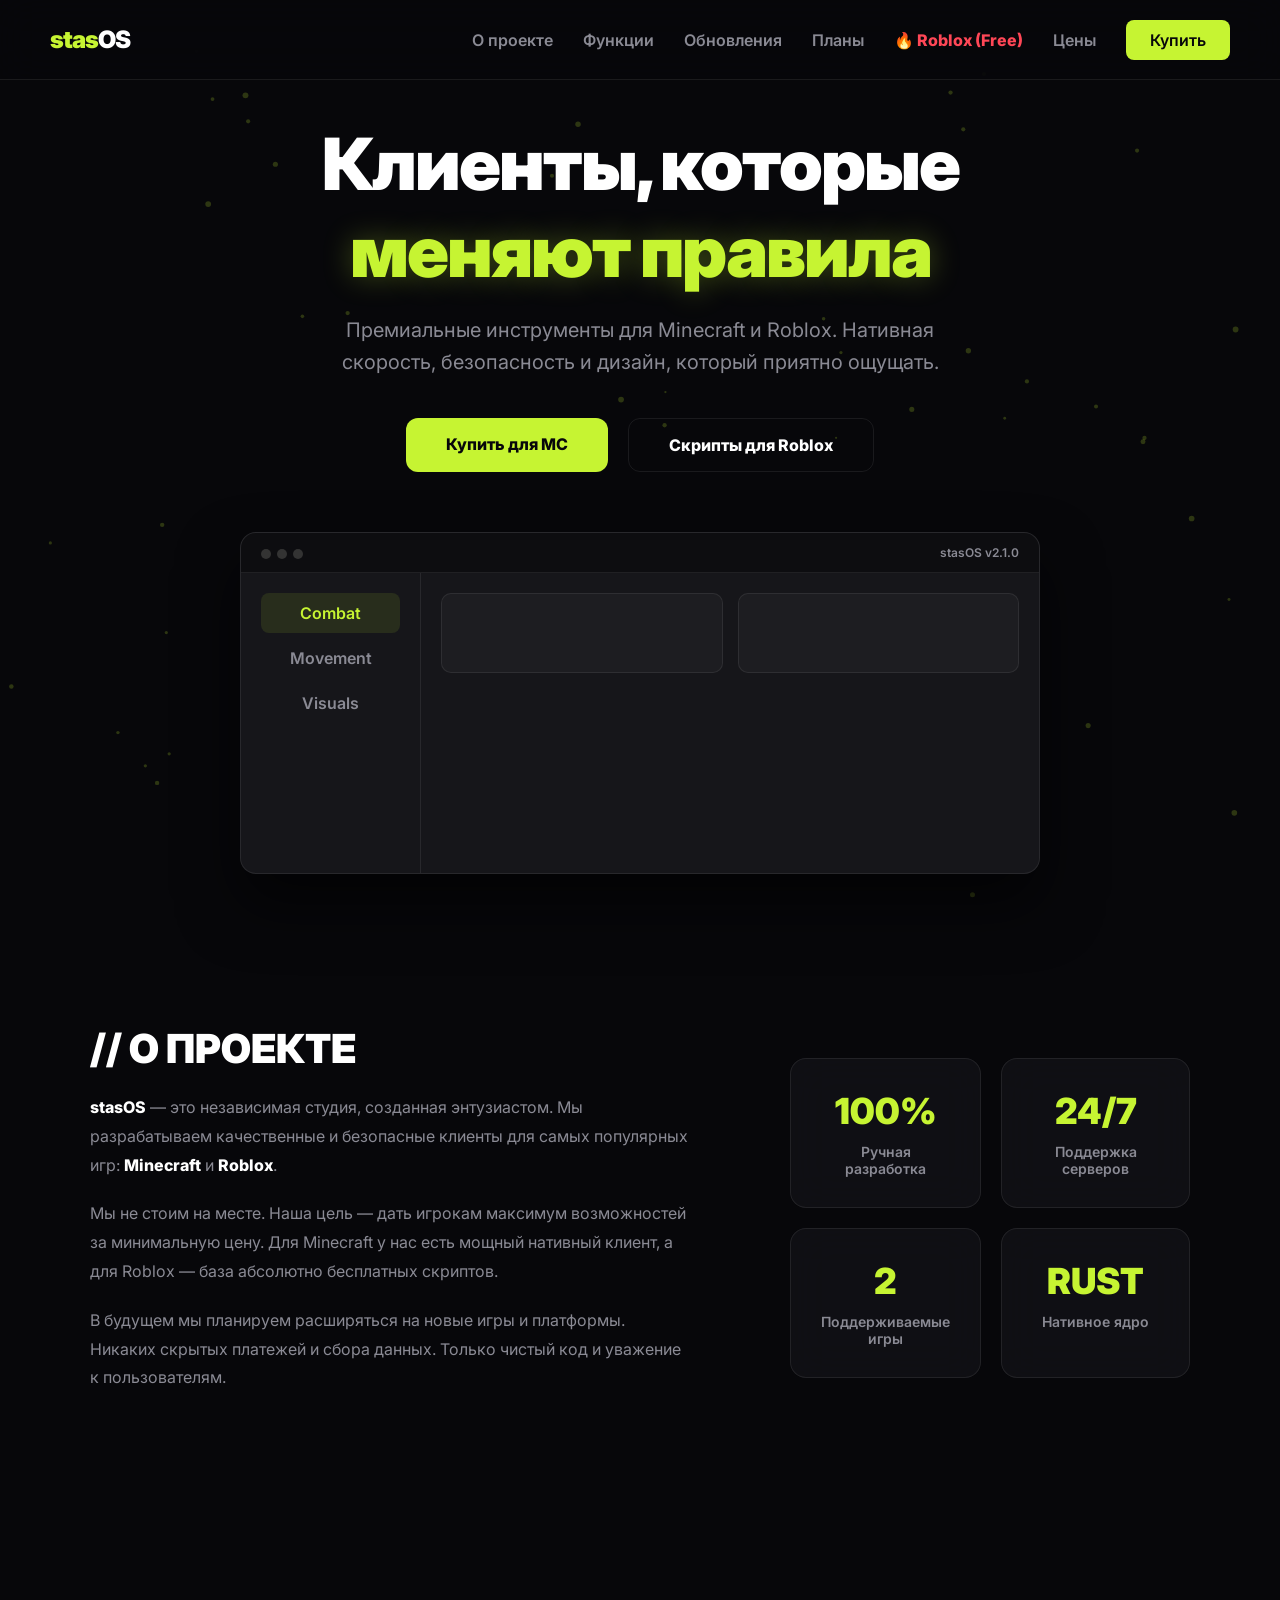
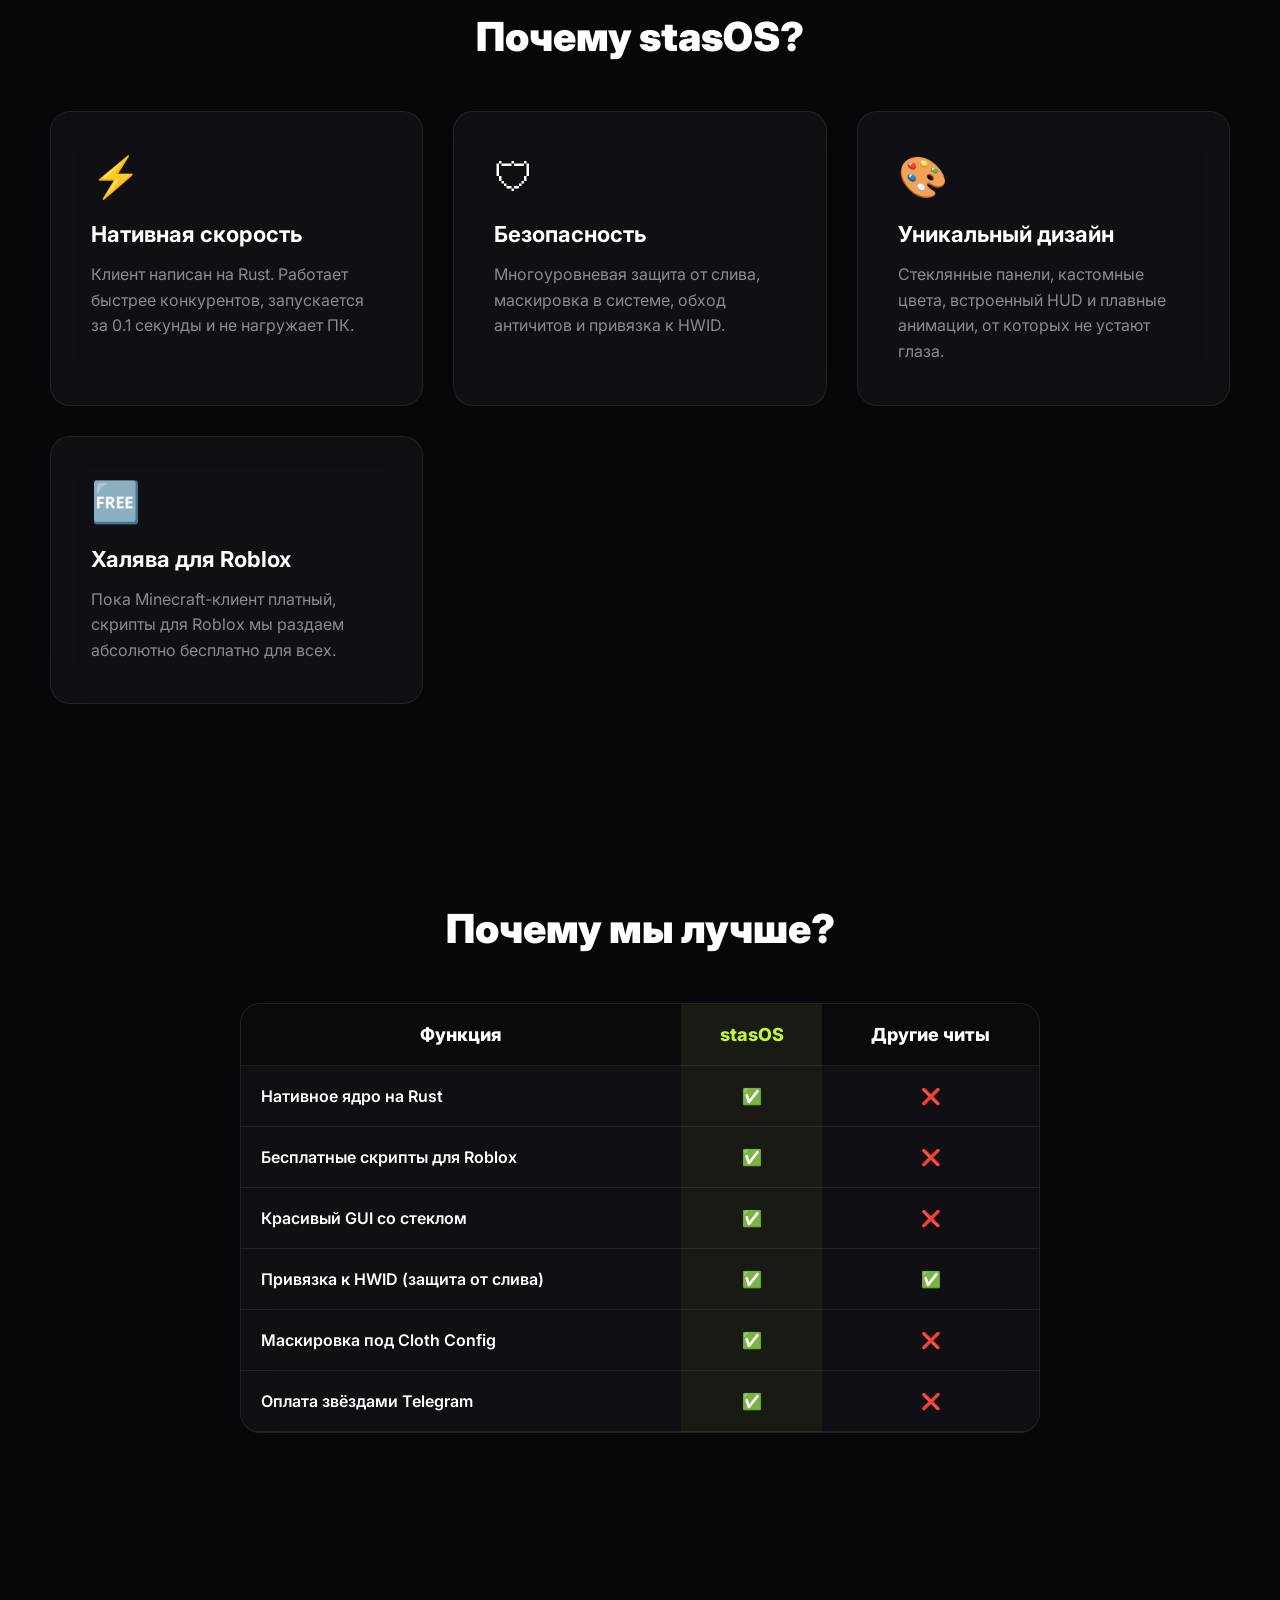
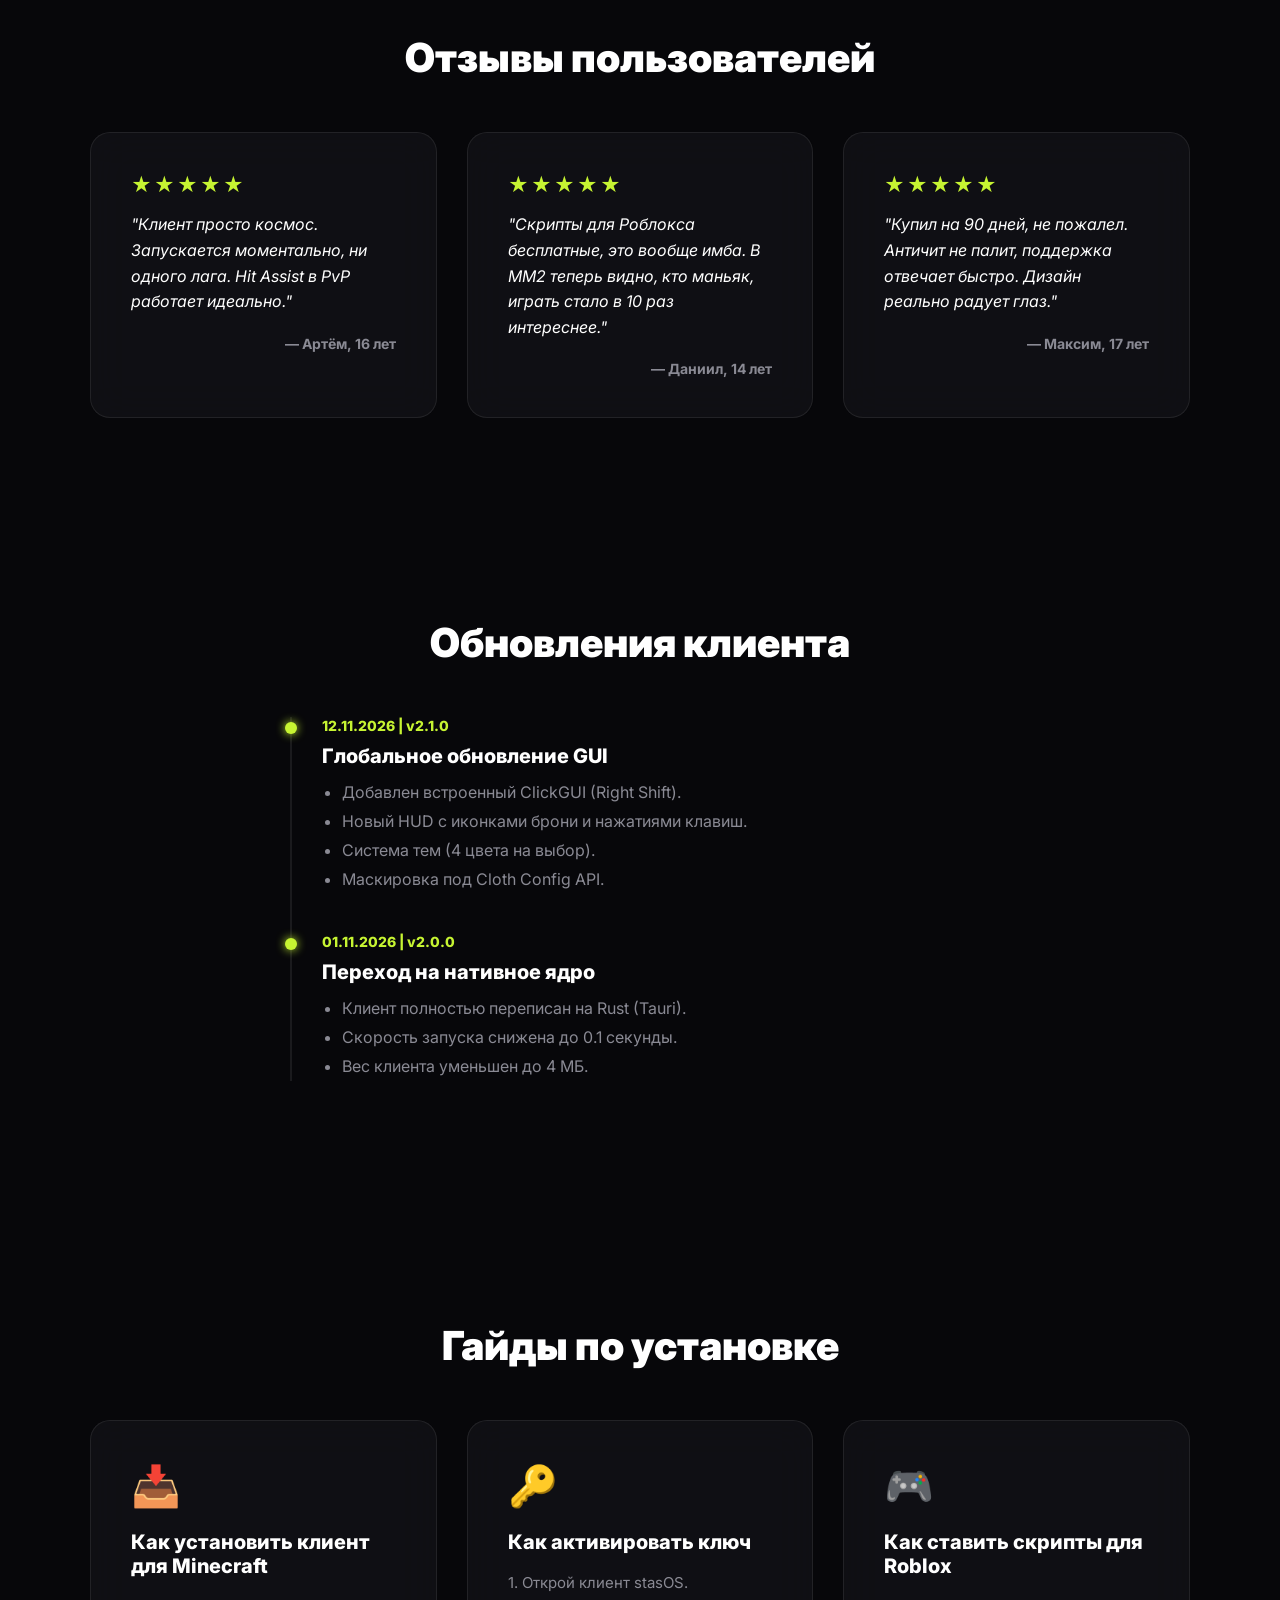
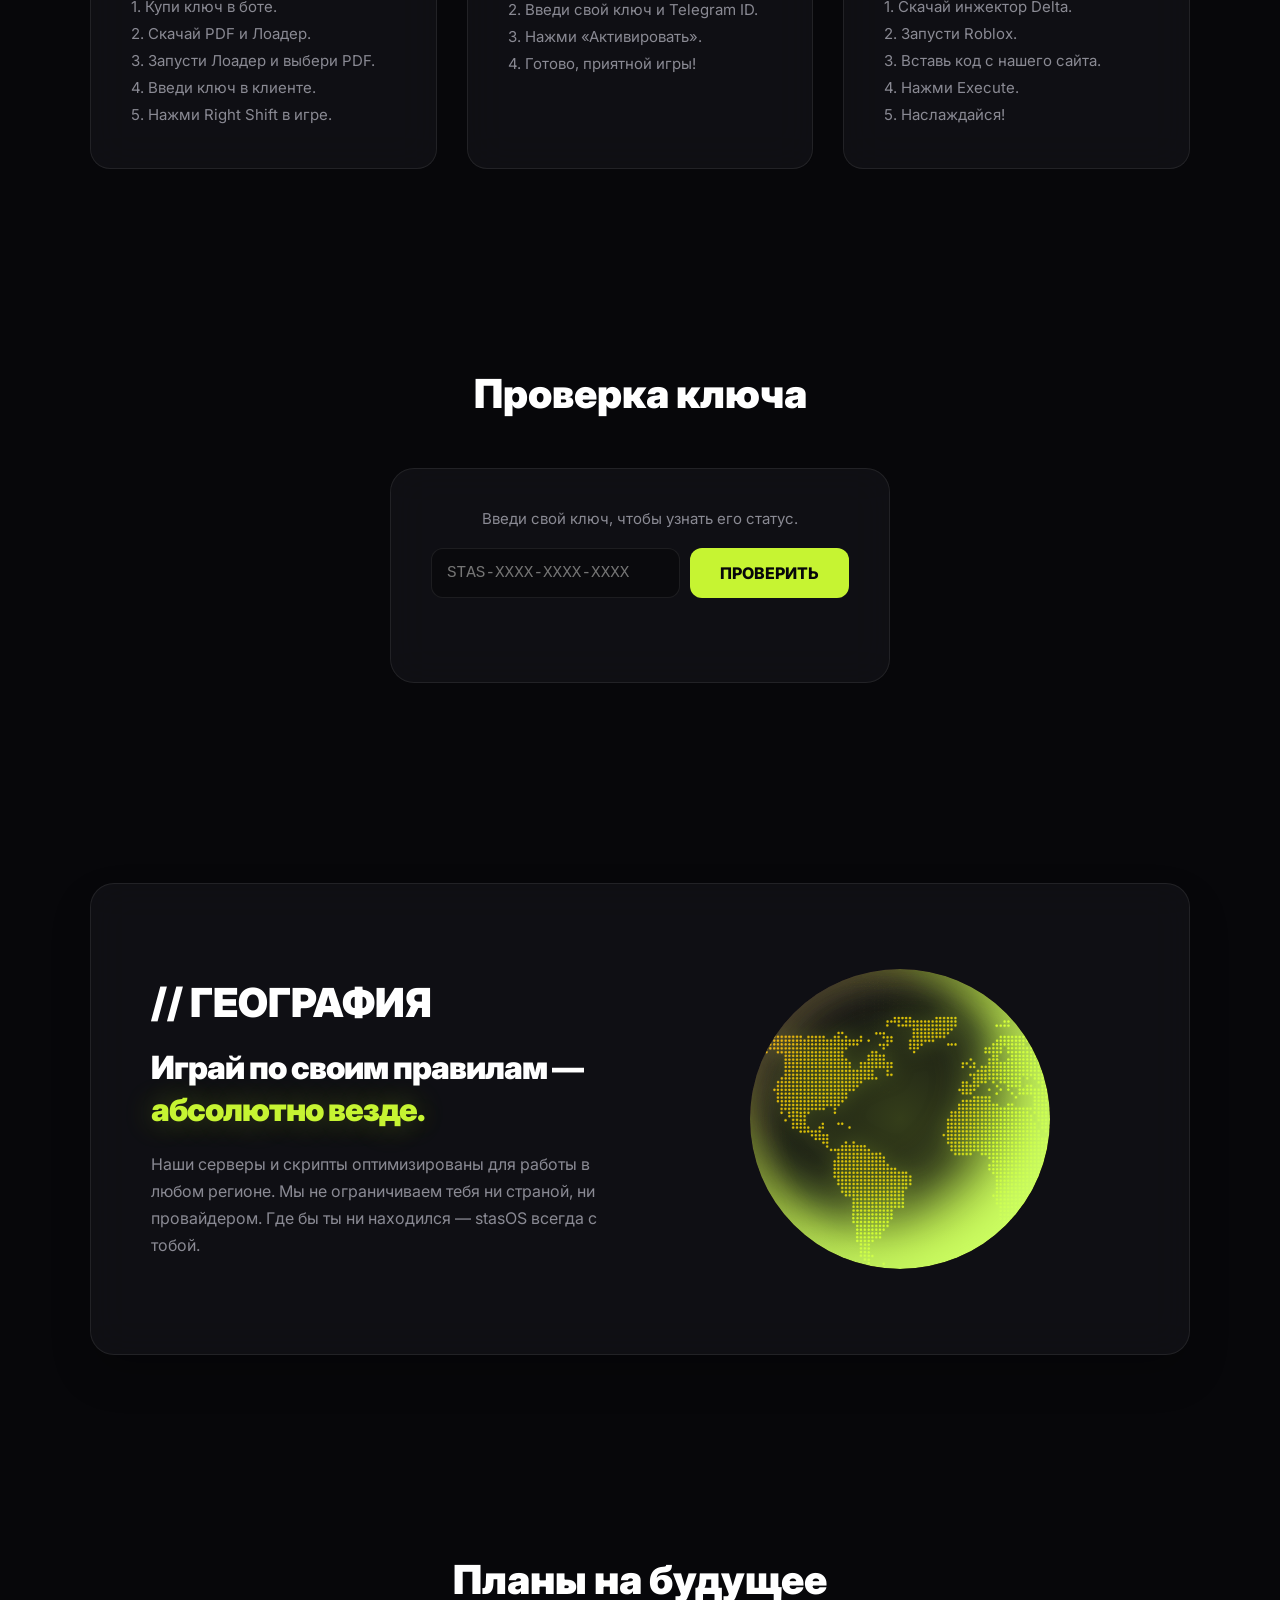
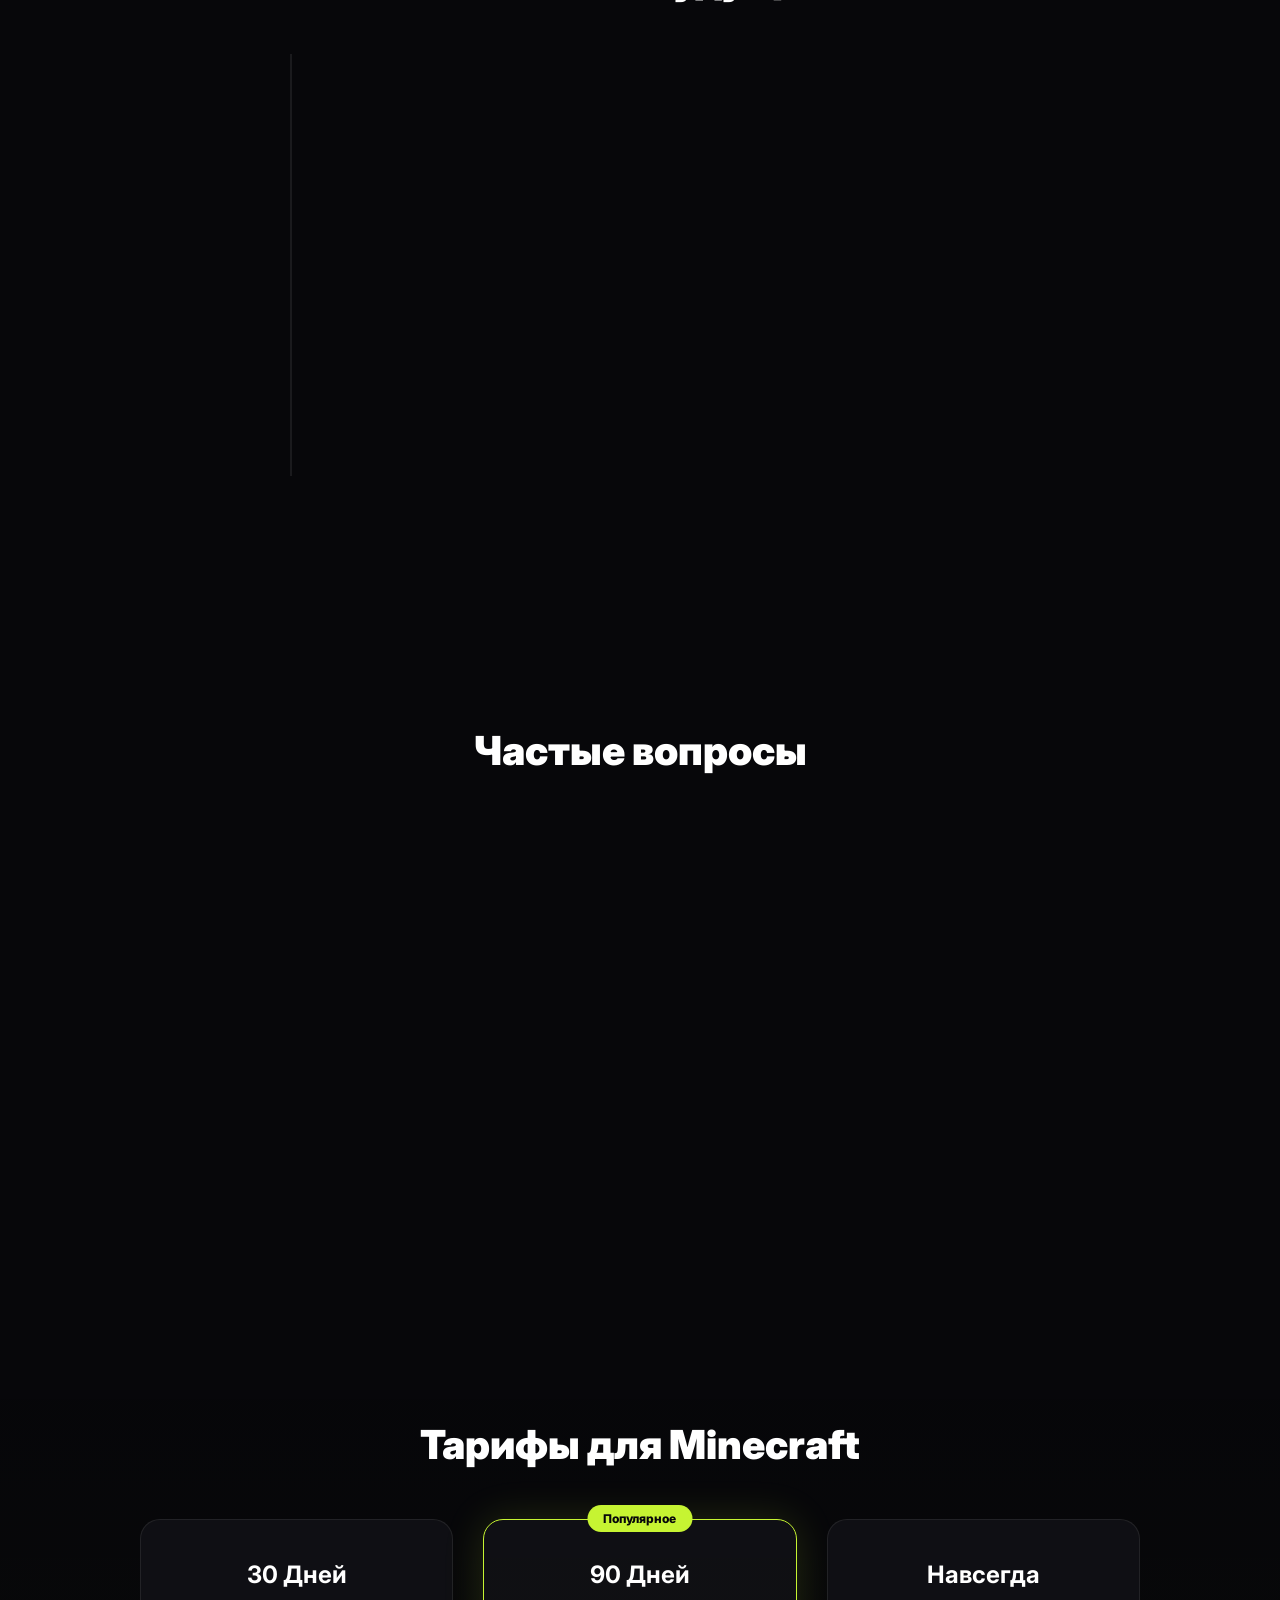
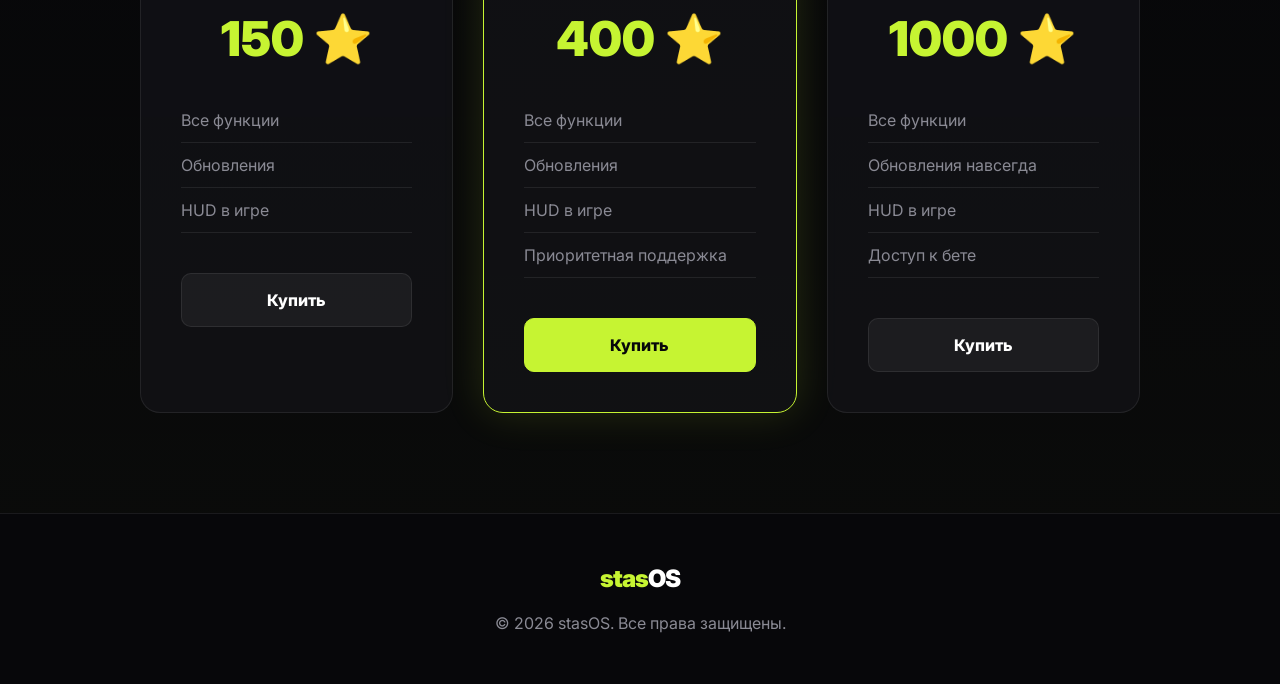
==== index.html @ ba39907f "Add files via upload" ====
<!DOCTYPE html>
<html lang="ru">
<head>
    <meta charset="UTF-8" />
    <meta name="viewport" content="width=device-width, initial-scale=1.0" />
    <title>stasOS — Клиенты для Minecraft и Roblox</title>
    <link rel="stylesheet" href="style.css" />
    <link href="https://fonts.googleapis.com/css2?family=Inter:wght@400;600;800;900&display=swap" rel="stylesheet">
</head>
<body>
    <canvas id="bg-particles"></canvas>

    <nav class="navbar">
        <div class="logo"><span>stas</span>OS</div>
        <div class="nav-links">
            <a href="#about">О проекте</a>
            <a href="#features">Функции</a>
            <a href="#changelog">Обновления</a>
            <a href="#roadmap">Планы</a>
            <a href="roblox.html" style="color: #ff4757; font-weight: 800;">🔥 Roblox (Free)</a>
            <a href="#pricing">Цены</a>
            <a href="https://t.me/stasOS_Cheat_bot" class="btn-nav">Купить</a>
        </div>
    </nav>

    <header class="hero">
        <h1 class="hero-title">Клиенты, которые <br><span class="accent">меняют правила</span></h1>
        <p class="hero-subtitle">Премиальные инструменты для Minecraft и Roblox. Нативная скорость, безопасность и дизайн, который приятно ощущать.</p>
        <div class="hero-buttons">
            <a href="https://t.me/stasOS_Cheat_bot" class="btn-primary">Купить для MC</a>
            <a href="roblox.html" class="btn-secondary">Скрипты для Roblox</a>
        </div>

        <div class="window-preview">
            <div class="window-header">
                <div class="dots"><span></span><span></span><span></span></div>
                <div class="window-title">stasOS v2.1.0</div>
            </div>
            <div class="window-body">
                <div class="sidebar-preview">
                    <div class="nav-preview active">Combat</div>
                    <div class="nav-preview">Movement</div>
                    <div class="nav-preview">Visuals</div>
                </div>
                <div class="main-preview">
                    <div class="card-preview"></div>
                    <div class="card-preview"></div>
                </div>
            </div>
        </div>
    </header>

    <section id="about" class="about">
        <div class="about-container">
            <div class="about-text">
                <h2 class="section-title" style="text-align: left; margin-bottom: 20px;">// О ПРОЕКТЕ</h2>
                <p><b>stasOS</b> — это независимая студия, созданная энтузиастом. Мы разрабатываем качественные и безопасные клиенты для самых популярных игр: <b>Minecraft</b> и <b>Roblox</b>.</p>
                <p>Мы не стоим на месте. Наша цель — дать игрокам максимум возможностей за минимальную цену. Для Minecraft у нас есть мощный нативный клиент, а для Roblox — база абсолютно бесплатных скриптов.</p>
                <p>В будущем мы планируем расширяться на новые игры и платформы. Никаких скрытых платежей и сбора данных. Только чистый код и уважение к пользователям.</p>
            </div>
            <div class="about-stats">
                <div class="stat-item">
                    <div class="stat-num">100%</div>
                    <div class="stat-desc">Ручная разработка</div>
                </div>
                <div class="stat-item">
                    <div class="stat-num">24/7</div>
                    <div class="stat-desc">Поддержка серверов</div>
                </div>
                <div class="stat-item">
                    <div class="stat-num">2</div>
                    <div class="stat-desc">Поддерживаемые игры</div>
                </div>
                <div class="stat-item">
                    <div class="stat-num">RUST</div>
                    <div class="stat-desc">Нативное ядро</div>
                </div>
            </div>
        </div>
    </section>

    <section id="features" class="features">
        <h2 class="section-title">Почему stasOS?</h2>
        <div class="features-grid">
            <div class="feature-card">
                <div class="icon">⚡</div>
                <h3>Нативная скорость</h3>
                <p>Клиент написан на Rust. Работает быстрее конкурентов, запускается за 0.1 секунды и не нагружает ПК.</p>
            </div>
            <div class="feature-card">
                <div class="icon">🛡</div>
                <h3>Безопасность</h3>
                <p>Многоуровневая защита от слива, маскировка в системе, обход античитов и привязка к HWID.</p>
            </div>
            <div class="feature-card">
                <div class="icon">🎨</div>
                <h3>Уникальный дизайн</h3>
                <p>Стеклянные панели, кастомные цвета, встроенный HUD и плавные анимации, от которых не устают глаза.</p>
            </div>
            <div class="feature-card">
                <div class="icon">🆓</div>
                <h3>Халява для Roblox</h3>
                <p>Пока Minecraft-клиент платный, скрипты для Roblox мы раздаем абсолютно бесплатно для всех.</p>
            </div>
        </div>
    </section>

    <!-- СРАВНЕНИЕ С КОНКУРЕНТАМИ -->
    <section class="comparison">
        <h2 class="section-title">Почему мы лучше?</h2>
        <div class="table-container">
            <table class="compare-table">
                <thead>
                    <tr>
                        <th>Функция</th>
                        <th class="highlight">stasOS</th>
                        <th>Другие читы</th>
                    </tr>
                </thead>
                <tbody>
                    <tr><td>Нативное ядро на Rust</td><td class="highlight">✅</td><td>❌</td></tr>
                    <tr><td>Бесплатные скрипты для Roblox</td><td class="highlight">✅</td><td>❌</td></tr>
                    <tr><td>Красивый GUI со стеклом</td><td class="highlight">✅</td><td>❌</td></tr>
                    <tr><td>Привязка к HWID (защита от слива)</td><td class="highlight">✅</td><td>✅</td></tr>
                    <tr><td>Маскировка под Cloth Config</td><td class="highlight">✅</td><td>❌</td></tr>
                    <tr><td>Оплата звёздами Telegram</td><td class="highlight">✅</td><td>❌</td></tr>
                </tbody>
            </table>
        </div>
    </section>

    <!-- ОТЗЫВЫ -->
    <section class="reviews">
        <h2 class="section-title">Отзывы пользователей</h2>
        <div class="reviews-carousel">
            <div class="review-card">
                <div class="review-stars">★★★★★</div>
                <p class="review-text">"Клиент просто космос. Запускается моментально, ни одного лага. Hit Assist в PvP работает идеально."</p>
                <div class="review-author">— Артём, 16 лет</div>
            </div>
            <div class="review-card">
                <div class="review-stars">★★★★★</div>
                <p class="review-text">"Скрипты для Роблокса бесплатные, это вообще имба. В MM2 теперь видно, кто маньяк, играть стало в 10 раз интереснее."</p>
                <div class="review-author">— Даниил, 14 лет</div>
            </div>
            <div class="review-card">
                <div class="review-stars">★★★★★</div>
                <p class="review-text">"Купил на 90 дней, не пожалел. Античит не палит, поддержка отвечает быстро. Дизайн реально радует глаз."</p>
                <div class="review-author">— Максим, 17 лет</div>
            </div>
        </div>
    </section>

    <!-- ОБНОВЛЕНИЯ (CHANGELOG) -->
    <section id="changelog" class="changelog">
        <h2 class="section-title">Обновления клиента</h2>
        <div class="changelog-container">
            <div class="changelog-item">
                <div class="changelog-date">12.11.2026 | v2.1.0</div>
                <div class="changelog-content">
                    <h3>Глобальное обновление GUI</h3>
                    <ul>
                        <li>Добавлен встроенный ClickGUI (Right Shift).</li>
                        <li>Новый HUD с иконками брони и нажатиями клавиш.</li>
                        <li>Система тем (4 цвета на выбор).</li>
                        <li>Маскировка под Cloth Config API.</li>
                    </ul>
                </div>
            </div>
            <div class="changelog-item">
                <div class="changelog-date">01.11.2026 | v2.0.0</div>
                <div class="changelog-content">
                    <h3>Переход на нативное ядро</h3>
                    <ul>
                        <li>Клиент полностью переписан на Rust (Tauri).</li>
                        <li>Скорость запуска снижена до 0.1 секунды.</li>
                        <li>Вес клиента уменьшен до 4 МБ.</li>
                    </ul>
                </div>
            </div>
        </div>
    </section>

    <!-- ГАЙДЫ -->
    <section class="guides">
        <h2 class="section-title">Гайды по установке</h2>
        <div class="guides-grid">
            <div class="guide-card">
                <div class="guide-icon">📥</div>
                <h3>Как установить клиент для Minecraft</h3>
                <p>1. Купи ключ в боте.<br>2. Скачай PDF и Лоадер.<br>3. Запусти Лоадер и выбери PDF.<br>4. Введи ключ в клиенте.<br>5. Нажми Right Shift в игре.</p>
            </div>
            <div class="guide-card">
                <div class="guide-icon">🔑</div>
                <h3>Как активировать ключ</h3>
                <p>1. Открой клиент stasOS.<br>2. Введи свой ключ и Telegram ID.<br>3. Нажми «Активировать».<br>4. Готово, приятной игры!</p>
            </div>
            <div class="guide-card">
                <div class="guide-icon">🎮</div>
                <h3>Как ставить скрипты для Roblox</h3>
                <p>1. Скачай инжектор Delta.<br>2. Запусти Roblox.<br>3. Вставь код с нашего сайта.<br>4. Нажми Execute.<br>5. Наслаждайся!</p>
            </div>
        </div>
    </section>

    <!-- ПРОВЕРКА КЛЮЧА -->
    <section class="key-check">
        <h2 class="section-title">Проверка ключа</h2>
        <div class="key-check-container">
            <p class="key-check-desc">Введи свой ключ, чтобы узнать его статус.</p>
            <div class="input-group">
                <input type="text" id="key-input" placeholder="STAS-XXXX-XXXX-XXXX" />
                <button id="key-check-btn">ПРОВЕРИТЬ</button>
            </div>
            <div id="key-status" class="key-status"></div>
        </div>
    </section>

    <section class="global-section">
        <div class="global-container">
            <div class="global-text">
                <h2 class="section-title" style="text-align: left; margin-bottom: 20px;">// ГЕОГРАФИЯ</h2>
                <p class="global-answer">Играй по своим правилам — <span class="accent">абсолютно везде.</span></p>
                <p class="global-desc">Наши серверы и скрипты оптимизированы для работы в любом регионе. Мы не ограничиваем тебя ни страной, ни провайдером. Где бы ты ни находился — stasOS всегда с тобой.</p>
            </div>
            <div class="global-visual">
                <div class="earth-container">
                    <div class="earth-glow"></div>
                    <div class="earth-image"></div>
                </div>
            </div>
        </div>
    </section>

    <section id="roadmap" class="roadmap">
        <h2 class="section-title">Планы на будущее</h2>
        <div class="roadmap-container">
            <div class="roadmap-item done">
                <div class="roadmap-dot"></div>
                <div class="roadmap-content">
                    <h3>Q1 2026 — Запуск Minecraft-клиента</h3>
                    <p>Релиз нативного клиента на Rust с полной поддержкой Fabric 1.20.1 и защитой HWID.</p>
                </div>
            </div>
            <div class="roadmap-item done">
                <div class="roadmap-dot"></div>
                <div class="roadmap-content">
                    <h3>Q2 2026 — Бесплатные скрипты для Roblox</h3>
                    <p>Открытие базы скриптов для MM2, Arsenal и других популярных игр. Абсолютно бесплатно.</p>
                </div>
            </div>
            <div class="roadmap-item active">
                <div class="roadmap-dot"></div>
                <div class="roadmap-content">
                    <h3>Q3 2026 — Новые модули (В РАЗРАБОТКЕ)</h3>
                    <p>Добавление X-Ray (полноценного), а также расширение базы скриптов для Roblox.</p>
                </div>
            </div>
            <div class="roadmap-item future">
                <div class="roadmap-dot"></div>
                <div class="roadmap-content">
                    <h3>Q4 2026 — Расширение на другие игры</h3>
                    <p>Изучаем возможность создания клиентов для CS 1.6, SAMP и других популярных проектов.</p>
                </div>
            </div>
        </div>
    </section>

    <section class="faq">
        <h2 class="section-title">Частые вопросы</h2>
        <div class="faq-grid">
            <div class="faq-item">
                <h3>Меня забанят?</h3>
                <p>Наш клиент использует Humanizer (рандомизацию) и маскировку, чтобы минимизировать риск. Но на серверах с жестокими античитами (Grim, Intave) мы не рекомендуем использовать модули с бейджем «Высокая опасность».</p>
            </div>
            <div class="faq-item">
                <h3>Скрипты для Roblox правда бесплатные?</h3>
                <p>Да, абсолютно. Мы зарабатываем на Minecraft-клиенте, а для Roblox делаем скрипты для души и привлечения аудитории.</p>
            </div>
            <div class="faq-item">
                <h3>Как оплатить?</h3>
                <p>Оплата происходит через Telegram-бота звездами Telegram. Это безопасно и мгновенно.</p>
            </div>
            <div class="faq-item">
                <h3>Есть ли возврат средств?</h3>
                <p>Да, в течение 24 часов. Но для подтверждения неработоспособности потребуется непрерывная видеозапись (без монтажа).</p>
            </div>
        </div>
    </section>

    <section id="pricing" class="pricing">
        <h2 class="section-title">Тарифы для Minecraft</h2>
        <div class="pricing-grid">
            <div class="price-card">
                <h3>30 Дней</h3>
                <div class="price">150 ⭐</div>
                <ul>
                    <li>Все функции</li>
                    <li>Обновления</li>
                    <li>HUD в игре</li>
                </ul>
                <a href="https://t.me/stasOS_Cheat_bot" class="btn-buy">Купить</a>
            </div>
            <div class="price-card popular">
                <div class="badge">Популярное</div>
                <h3>90 Дней</h3>
                <div class="price">400 ⭐</div>
                <ul>
                    <li>Все функции</li>
                    <li>Обновления</li>
                    <li>HUD в игре</li>
                    <li>Приоритетная поддержка</li>
                </ul>
                <a href="https://t.me/stasOS_Cheat_bot" class="btn-buy">Купить</a>
            </div>
            <div class="price-card">
                <h3>Навсегда</h3>
                <div class="price">1000 ⭐</div>
                <ul>
                    <li>Все функции</li>
                    <li>Обновления навсегда</li>
                    <li>HUD в игре</li>
                    <li>Доступ к бете</li>
                </ul>
                <a href="https://t.me/stasOS_Cheat_bot" class="btn-buy">Купить</a>
            </div>
        </div>
    </section>

    <footer>
        <div class="logo"><span>stas</span>OS</div>
        <p>© 2026 stasOS. Все права защищены.</p>
    </footer>

    <!-- КНОПКА НАВЕРХ -->
    <button id="scrollTopBtn" title="Наверх">↑</button>

    <script src="script.js"></script>
</body>
</html>
---- style.css ----
:root {
    --bg: #07070a;
    --panel: rgba(22, 22, 28, 0.6);
    --border: rgba(255, 255, 255, 0.08);
    --text: #ffffff;
    --text-dim: #8a8a94;
    --accent: #c6f432;
}

* { margin: 0; padding: 0; box-sizing: border-box; font-family: 'Inter', sans-serif; scroll-behavior: smooth; }

body { background: var(--bg); color: var(--text); overflow-x: hidden; }

#bg-particles { position: fixed; top: 0; left: 0; width: 100vw; height: 100vh; z-index: -1; }

/* Навигация */
.navbar {
    position: fixed; top: 0; left: 0; width: 100%; height: 80px;
    display: flex; justify-content: space-between; align-items: center;
    padding: 0 50px; background: rgba(7, 7, 10, 0.8); backdrop-filter: blur(20px);
    border-bottom: 1px solid var(--border); z-index: 1000;
}
.logo { font-size: 24px; font-weight: 900; letter-spacing: -1px; }
.logo span { color: var(--accent); }
.nav-links { display: flex; align-items: center; gap: 30px; }
.nav-links a { color: var(--text-dim); text-decoration: none; font-weight: 600; transition: 0.3s; }
.nav-links a:hover { color: var(--text); }
.btn-nav { background: var(--accent); color: var(--bg) !important; padding: 10px 24px; border-radius: 8px; font-weight: 800; }
.btn-nav:hover { box-shadow: 0 0 20px rgba(198, 244, 50, 0.4); }

/* Главный экран */
.hero {
    min-height: 100vh; display: flex; flex-direction: column; justify-content: center; align-items: center;
    text-align: center; padding: 120px 20px 50px;
}
.hero-title { font-size: 72px; font-weight: 900; letter-spacing: -2px; margin-bottom: 20px; animation: fadeUp 1s ease-out; }
.accent { color: var(--accent); text-shadow: 0 0 30px rgba(198, 244, 50, 0.3); }
.hero-subtitle { font-size: 20px; color: var(--text-dim); max-width: 600px; line-height: 1.6; margin-bottom: 40px; animation: fadeUp 1s ease-out 0.2s backwards; }
.hero-buttons { display: flex; gap: 20px; margin-bottom: 60px; animation: fadeUp 1s ease-out 0.4s backwards; }
.btn-primary { background: var(--accent); color: var(--bg); padding: 16px 40px; border-radius: 12px; text-decoration: none; font-weight: 800; transition: 0.3s; display: inline-block;}
.btn-primary:hover { box-shadow: 0 0 30px rgba(198, 244, 50, 0.5); transform: translateY(-3px); }
.btn-secondary { background: transparent; color: var(--text); padding: 16px 40px; border-radius: 12px; text-decoration: none; font-weight: 800; border: 1px solid var(--border); transition: 0.3s; display: inline-block;}
.btn-secondary:hover { border-color: var(--text); background: rgba(255,255,255,0.05); }

/* Окно */
.window-preview { width: 100%; max-width: 800px; background: #16161A; border: 1px solid var(--border); border-radius: 16px; overflow: hidden; box-shadow: 0 30px 60px rgba(0,0,0,0.6); animation: fadeUp 1s ease-out 0.6s backwards; }
.window-header { height: 40px; background: rgba(0,0,0,0.4); display: flex; align-items: center; padding: 0 20px; border-bottom: 1px solid var(--border); }
.dots span { display: inline-block; width: 10px; height: 10px; border-radius: 50%; margin-right: 6px; background: #333; }
.window-title { margin-left: auto; font-size: 12px; color: var(--text-dim); font-weight: 600; }
.window-body { display: flex; height: 300px; }
.sidebar-preview { width: 180px; border-right: 1px solid var(--border); padding: 20px; }
.nav-preview { padding: 10px; color: var(--text-dim); font-weight: 600; border-radius: 8px; margin-bottom: 5px; }
.nav-preview.active { background: rgba(198, 244, 50, 0.1); color: var(--accent); }
.main-preview { flex: 1; padding: 20px; display: grid; grid-template-columns: 1fr 1fr; gap: 15px; }
.card-preview { background: rgba(255,255,255,0.03); border: 1px solid var(--border); border-radius: 10px; height: 80px; }

/* Секции */
.section-title { text-align: center; font-size: 40px; font-weight: 900; margin-bottom: 50px; }
.features { padding: 100px 50px; }
.features-grid { display: grid; grid-template-columns: repeat(auto-fit, minmax(300px, 1fr)); gap: 30px; max-width: 1200px; margin: 0 auto; }
.feature-card { background: var(--panel); border: 1px solid var(--border); border-radius: 20px; padding: 40px; backdrop-filter: blur(20px); transition: 0.4s; }
.feature-card:hover { transform: translateY(-10px); border-color: rgba(198, 244, 50, 0.4); box-shadow: 0 20px 40px rgba(0,0,0,0.4); }
.feature-card .icon { font-size: 40px; margin-bottom: 20px; }
.feature-card h3 { font-size: 22px; margin-bottom: 15px; }
.feature-card p { color: var(--text-dim); line-height: 1.6; }

/* СЕКЦИЯ О ПРОЕКТЕ */
.about { padding: 100px 50px; max-width: 1200px; margin: 0 auto; }
.about-container { display: flex; gap: 60px; align-items: center; justify-content: space-between; }
.about-text { flex: 1; max-width: 600px; }
.about-text p { color: var(--text-dim); font-size: 16px; line-height: 1.8; margin-bottom: 20px; }
.about-text b { color: var(--text); font-weight: 800; }
.about-stats { flex: 1; display: grid; grid-template-columns: 1fr 1fr; gap: 20px; max-width: 400px; }
.stat-item { background: var(--panel); border: 1px solid var(--border); border-radius: 16px; padding: 30px; text-align: center; backdrop-filter: blur(20px); transition: 0.3s; }
.stat-item:hover { border-color: var(--accent); box-shadow: 0 0 20px rgba(198, 244, 50, 0.1); transform: translateY(-5px); }
.stat-num { font-size: 36px; font-weight: 900; color: var(--accent); margin-bottom: 10px; }
.stat-desc { font-size: 14px; color: var(--text-dim); font-weight: 600; }

/* ROADMAP */
.roadmap { padding: 100px 50px; max-width: 800px; margin: 0 auto; }
.roadmap-container { position: relative; padding-left: 40px; border-left: 2px solid var(--border); }
.roadmap-item { position: relative; margin-bottom: 50px; }
.roadmap-dot { position: absolute; left: -49px; top: 5px; width: 16px; height: 16px; border-radius: 50%; background: var(--bg); border: 2px solid var(--text-dim); }
.roadmap-item.done .roadmap-dot { background: var(--accent); border-color: var(--accent); box-shadow: 0 0 15px var(--accent); }
.roadmap-item.active .roadmap-dot { background: var(--bg); border-color: var(--accent); }
.roadmap-item.active .roadmap-dot::after { content: ''; position: absolute; top: 50%; left: 50%; transform: translate(-50%, -50%); width: 6px; height: 6px; background: var(--accent); border-radius: 50%; }
.roadmap-content h3 { font-size: 20px; font-weight: 800; margin-bottom: 8px; }
.roadmap-item.done .roadmap-content h3 { color: var(--accent); }
.roadmap-item.future .roadmap-content h3 { color: var(--text-dim); }
.roadmap-content p { color: var(--text-dim); font-size: 15px; line-height: 1.6; }

/* FAQ */
.faq { padding: 100px 50px; max-width: 1000px; margin: 0 auto; }
.faq-grid { display: grid; grid-template-columns: 1fr 1fr; gap: 30px; }
.faq-item { background: var(--panel); border: 1px solid var(--border); border-radius: 16px; padding: 30px; backdrop-filter: blur(20px); transition: 0.3s; }
.faq-item:hover { border-color: rgba(198, 244, 50, 0.3); }
.faq-item h3 { font-size: 18px; font-weight: 800; margin-bottom: 10px; color: var(--text); }
.faq-item p { color: var(--text-dim); font-size: 14px; line-height: 1.6; }

/* Цены */
.pricing { padding: 100px 50px; background: linear-gradient(180deg, transparent, rgba(198,244,50,0.02)); }
.pricing-grid { display: grid; grid-template-columns: repeat(auto-fit, minmax(280px, 1fr)); gap: 30px; max-width: 1000px; margin: 0 auto; }
.price-card { background: var(--panel); border: 1px solid var(--border); border-radius: 20px; padding: 40px; text-align: center; position: relative; transition: 0.4s; }
.price-card:hover { transform: translateY(-10px); }
.price-card.popular { border-color: var(--accent); box-shadow: 0 0 40px rgba(198,244,50,0.15); }
.badge { position: absolute; top: -15px; left: 50%; transform: translateX(-50%); background: var(--accent); color: var(--bg); padding: 6px 16px; border-radius: 20px; font-weight: 800; font-size: 12px; }
.price-card h3 { font-size: 24px; margin-bottom: 20px; }
.price { font-size: 48px; font-weight: 900; color: var(--accent); margin-bottom: 30px; }
.price-card ul { list-style: none; margin-bottom: 40px; text-align: left; }
.price-card li { padding: 12px 0; color: var(--text-dim); border-bottom: 1px solid var(--border); }
.btn-buy { display: block; background: rgba(255,255,255,0.05); color: var(--text); padding: 16px; border-radius: 10px; text-decoration: none; font-weight: 800; border: 1px solid var(--border); transition: 0.3s; }
.price-card.popular .btn-buy { background: var(--accent); color: var(--bg); border-color: var(--accent); }
.btn-buy:hover { background: var(--accent); color: var(--bg); }

footer { padding: 50px; text-align: center; border-top: 1px solid var(--border); color: var(--text-dim); }
footer .logo { margin-bottom: 20px; color: var(--text); }

@media (max-width: 900px) {
    .about-container { flex-direction: column; text-align: center; }
    .hero-title { font-size: 48px; }
    .faq-grid { grid-template-columns: 1fr; }
}

@keyframes fadeUp { from { opacity: 0; transform: translateY(30px); } to { opacity: 1; transform: translateY(0); } }
/* ���� ��������� */
.global-section {
    padding: 100px 50px;
    max-width: 1200px;
    margin: 0 auto;
}
.global-container {
    display: flex;
    gap: 60px;
    align-items: center;
    background: var(--panel);
    border: 1px solid var(--border);
    border-radius: 24px;
    padding: 60px;
    backdrop-filter: blur(20px);
    box-shadow: 0 20px 40px rgba(0,0,0,0.2);
}
.global-text {
    flex: 1;
}
.global-answer {
    font-size: 32px;
    font-weight: 900;
    color: var(--text);
    line-height: 1.3;
    margin-bottom: 20px;
    letter-spacing: -1px;
}
.global-desc {
    color: var(--text-dim);
    font-size: 16px;
    line-height: 1.7;
}
.global-visual {
    flex: 1;
    display: flex;
    justify-content: center;
    align-items: center;
}


    100% { transform: scale(1.1); opacity: 0.8; }
}

@media (max-width: 900px) {
    .global-container { flex-direction: column; text-align: center; padding: 40px; }
    .global-text .section-title { text-align: center !important; }
}


    .earth-image { width: 240px; height: 240px; background-size: 480px 240px; }
}


    .earth-image { width: 240px; height: 240px; background-size: 480px 240px; }
}

/* ��������� ����� (100% CSS, ��� ��������) */
.earth-container {
    position: relative;
    width: 350px;
    height: 350px;
    display: flex;
    justify-content: center;
    align-items: center;
}

/* �������� ������ */
.earth-glow {
    position: absolute;
    width: 100%;
    height: 100%;
    border-radius: 50%;
    background: radial-gradient(circle, rgba(198, 244, 50, 0.15) 0%, transparent 60%);
    animation: pulse-glow 3s infinite alternate;
    z-index: 1;
}

/* ���� ����� (����� �� �����) */
.earth-image {
    width: 320px;
    height: 320px;
    border-radius: 50%;
    
    /* ������ ����� �� ����� � �������� ��� ������ */
    background: 
        radial-gradient(circle at 30% 30%, rgba(198, 244, 50, 0.2), transparent 50%),
        repeating-radial-gradient(
            circle at 50% 50%,
            transparent 0,
            transparent 12px,
            rgba(198, 244, 50, 0.8) 13px,
            transparent 14px
        ),
        repeating-linear-gradient(
            90deg,
            transparent 0,
            transparent 12px,
            rgba(198, 244, 50, 0.8) 13px,
            transparent 14px
        );
        
    /* ���������� ���� ��� ������ */
    box-shadow: inset -40px -40px 60px rgba(0,0,0,1), inset 10px 10px 40px rgba(198, 244, 50, 0.1), 0 0 30px rgba(198, 244, 50, 0.3);
    
    /* �������� �������� (�������) */
    animation: rotate-sphere 10s linear infinite;
    z-index: 2;
}

@keyframes rotate-sphere {
    0% { background-position: 0 0, 0 0, 0 0; }
    100% { background-position: 0 0, 0 0, 100px 0; }
}

@keyframes pulse-glow {
    0% { transform: scale(1); opacity: 0.4; }
    100% { transform: scale(1.1); opacity: 0.8; }
}

@media (max-width: 900px) {
    .earth-container { width: 300px; height: 300px; }
    .earth-image { width: 260px; height: 260px; }
}


    100% { transform: scale(1.1); opacity: 0.8; }
}


    100% { transform: scale(1.1); opacity: 0.8; }
}


    100% { transform: scale(1.1); opacity: 0.8; }
}

/* ���� � ���������� */
.global-container {
    display: flex;
    gap: 60px;
    align-items: center;
    background: var(--panel);
    border: 1px solid var(--border);
    border-radius: 24px;
    padding: 60px;
    backdrop-filter: blur(20px);
    box-shadow: 0 20px 40px rgba(0,0,0,0.2);
    overflow: hidden; 
}
.global-text {
    flex: 1;
    z-index: 10;
}
.global-visual {
    flex: 1;
    display: flex;
    justify-content: center;
    align-items: center;
    position: relative;
    height: 350px;
}

.earth-container {
    position: relative;
    width: 300px;
    height: 300px;
    display: flex;
    justify-content: center;
    align-items: center;
    border-radius: 50%;
    /* ���������� ���� ��� ������ */
    box-shadow: inset -20px -20px 50px rgba(0,0,0,1), inset 10px 10px 30px rgba(198, 244, 50, 0.2);
    overflow: hidden; /* �������� ����� �� ����� ���� */
}

.earth-glow {
    position: absolute;
    width: 120%;
    height: 120%;
    border-radius: 50%;
    background: radial-gradient(circle, rgba(198, 244, 50, 0.2) 0%, transparent 60%);
    animation: pulse-glow 3s infinite alternate;
    z-index: 10;
    pointer-events: none;
}

.earth-image {
    width: 200%; /* ����� � 2 ���� ���� ����������, ����� ���� ��� ������� */
    height: 100%;
    background-image: url('planet.png');
    background-size: cover;
    background-position: left center;
    background-repeat: repeat-x; /* ��������� �����, ����� �� ���� ������� */
    
    /* ������ �������� � ��� ���� */
    filter: invert(85%) sepia(60%) saturate(500%) hue-rotate(30deg) brightness(120%) drop-shadow(0 0 10px rgba(198, 244, 50, 0.5));
    
    /* ������� ����� ���� */
    animation: scroll-earth 15s linear infinite;
}

/* �������� �������� ����� ������� */
@keyframes scroll-earth {
    0% { background-position: 0 center; }
    100% { background-position: -600px center; }
}

@keyframes pulse-glow {
    0% { transform: scale(1); opacity: 0.4; }
    100% { transform: scale(1.1); opacity: 0.8; }
}

/* ������� (Konami Code) */
body.matrix-mode { background: #000; }
body.matrix-mode #bg-particles { opacity: 1; }

/* ��������� ����� */
#secret-screen {
    position: fixed;
    top: 0; left: 0; width: 100vw; height: 100vh;
    background: rgba(7, 7, 10, 0.95);
    backdrop-filter: blur(20px);
    z-index: 99999;
    display: flex;
    justify-content: center;
    align-items: center;
    opacity: 0;
    pointer-events: none;
    transition: opacity 0.8s ease;
}
#secret-screen.show {
    opacity: 1;
    pointer-events: all;
}
.secret-content {
    text-align: center;
    transform: scale(0.8);
    transition: transform 0.8s cubic-bezier(0.4, 0, 0.2, 1);
}
#secret-screen.show .secret-content {
    transform: scale(1);
}
.secret-logo {
    font-size: 100px;
    font-weight: 900;
    letter-spacing: -4px;
    color: var(--text);
    text-shadow: 0 0 50px rgba(198, 244, 50, 0.4);
    margin-bottom: 20px;
}
.secret-logo span { color: var(--accent); }
.secret-motto {
    font-size: 24px;
    font-weight: 600;
    color: var(--text-dim);
    letter-spacing: 1px;
}
.wink {
    display: inline-block;
    color: var(--accent);
    font-weight: 900;
    animation: blink-wink 2s infinite;
}
@keyframes blink-wink {
    0%, 90%, 100% { transform: scale(1); }
    95% { transform: scale(1.3) rotate(10deg); }
}

/* ��������� */
.comparison { padding: 100px 50px; max-width: 900px; margin: 0 auto; }
.table-container { background: var(--panel); border: 1px solid var(--border); border-radius: 20px; overflow: hidden; backdrop-filter: blur(20px); }
.compare-table { width: 100%; border-collapse: collapse; text-align: center; }
.compare-table th, .compare-table td { padding: 20px; border-bottom: 1px solid var(--border); font-size: 16px; }
.compare-table th { background: rgba(0,0,0,0.3); font-weight: 800; font-size: 18px; }
.compare-table td:first-child { text-align: left; font-weight: 600; }
.compare-table .highlight { color: var(--accent); background: rgba(198, 244, 50, 0.05); font-weight: 800; }

/* ������ */
.reviews { padding: 100px 50px; max-width: 1200px; margin: 0 auto; }
.reviews-carousel { display: grid; grid-template-columns: repeat(auto-fit, minmax(300px, 1fr)); gap: 30px; }
.review-card { background: var(--panel); border: 1px solid var(--border); border-radius: 20px; padding: 40px; backdrop-filter: blur(20px); transition: 0.3s; }
.review-card:hover { border-color: rgba(198, 244, 50, 0.3); transform: translateY(-5px); }
.review-stars { color: var(--accent); font-size: 20px; margin-bottom: 15px; letter-spacing: 2px; }
.review-text { color: var(--text); font-size: 16px; line-height: 1.6; margin-bottom: 20px; font-style: italic; }
.review-author { color: var(--text-dim); font-size: 14px; font-weight: 700; text-align: right; }

/* ������ ������ */
#scrollTopBtn {
    display: none; position: fixed; bottom: 30px; right: 30px;
    width: 50px; height: 50px; background: var(--accent); color: var(--bg);
    border: none; border-radius: 50%; font-size: 24px; font-weight: 900;
    cursor: pointer; z-index: 9999; transition: 0.3s; box-shadow: 0 0 20px rgba(198, 244, 50, 0.4);
}
#scrollTopBtn:hover { transform: translateY(-5px); box-shadow: 0 0 30px rgba(198, 244, 50, 0.8); }

/* ���������� (CHANGELOG) */
.changelog { padding: 100px 50px; max-width: 800px; margin: 0 auto; }
.changelog-container { position: relative; padding-left: 30px; border-left: 2px solid var(--border); }
.changelog-item { position: relative; margin-bottom: 40px; }
.changelog-item::before { content: ''; position: absolute; left: -37px; top: 5px; width: 12px; height: 12px; border-radius: 50%; background: var(--accent); box-shadow: 0 0 10px var(--accent); }
.changelog-date { font-size: 14px; font-weight: 800; color: var(--accent); margin-bottom: 10px; }
.changelog-content h3 { font-size: 20px; font-weight: 800; margin-bottom: 10px; }
.changelog-content ul { list-style: disc; padding-left: 20px; color: var(--text-dim); line-height: 1.8; }

/* ����� */
.guides { padding: 100px 50px; max-width: 1200px; margin: 0 auto; }
.guides-grid { display: grid; grid-template-columns: repeat(auto-fit, minmax(300px, 1fr)); gap: 30px; }
.guide-card { background: var(--panel); border: 1px solid var(--border); border-radius: 20px; padding: 40px; backdrop-filter: blur(20px); transition: 0.3s; }
.guide-card:hover { border-color: rgba(198, 244, 50, 0.3); transform: translateY(-5px); }
.guide-icon { font-size: 40px; margin-bottom: 20px; }
.guide-card h3 { font-size: 20px; font-weight: 800; margin-bottom: 15px; }
.guide-card p { color: var(--text-dim); font-size: 15px; line-height: 1.8; }

/* �������� ����� */
.key-check { padding: 100px 50px; max-width: 600px; margin: 0 auto; text-align: center; }
.key-check-container { background: var(--panel); border: 1px solid var(--border); border-radius: 24px; padding: 40px; backdrop-filter: blur(20px); }
.key-check-desc { color: var(--text-dim); margin-bottom: 20px; font-size: 15px; }
.input-group { display: flex; gap: 10px; margin-bottom: 20px; }
#key-input { flex: 1; background: rgba(0,0,0,0.3); border: 1px solid var(--border); border-radius: 12px; padding: 15px; color: var(--text); font-size: 16px; outline: none; font-family: monospace; text-transform: uppercase; }
#key-input:focus { border-color: var(--accent); }
#key-check-btn { background: var(--accent); color: var(--bg); border: none; padding: 15px 30px; border-radius: 12px; font-weight: 800; font-size: 16px; cursor: pointer; transition: 0.3s; }
#key-check-btn:hover { box-shadow: 0 0 20px rgba(198, 244, 50, 0.5); }
.key-status { font-size: 16px; font-weight: 800; min-height: 24px; }
.key-status.success { color: var(--accent); }
.key-status.error { color: #e5484d; }
.key-status.warn { color: #e5c07b; }

/* ������ �������� */
.server-status {
    display: flex; align-items: center; justify-content: center; gap: 10px;
    padding: 20px; background: rgba(198, 244, 50, 0.05);
    border-top: 1px solid rgba(198, 244, 50, 0.1); border-bottom: 1px solid rgba(198, 244, 50, 0.1);
    color: var(--accent); font-size: 14px; font-weight: 700;
}
.status-dot-pulse {
    width: 10px; height: 10px; background: var(--accent); border-radius: 50%;
    box-shadow: 0 0 10px var(--accent); animation: pulse-status 1.5s infinite;
}
@keyframes pulse-status {
    0% { transform: scale(0.95); box-shadow: 0 0 0 0 rgba(198, 244, 50, 0.7); }
    70% { transform: scale(1); box-shadow: 0 0 0 10px rgba(198, 244, 50, 0); }
    100% { transform: scale(0.95); box-shadow: 0 0 0 0 rgba(198, 244, 50, 0); }
}

/* ����� � ��������� */
footer { padding: 50px; border-top: 1px solid var(--border); color: var(--text-dim); }
.footer-content { display: flex; justify-content: space-between; align-items: center; max-width: 1200px; margin: 0 auto; }
.footer-left .logo { margin-bottom: 10px; color: var(--text); }
.footer-socials { display: flex; gap: 15px; }
.social-icon {
    width: 45px; height: 45px; display: flex; align-items: center; justify-content: center;
    background: var(--panel); border: 1px solid var(--border); border-radius: 12px;
    font-size: 20px; text-decoration: none; transition: 0.3s;
}
.social-icon:hover { background: rgba(198, 244, 50, 0.1); border-color: var(--accent); transform: translateY(-5px); box-shadow: 0 0 20px rgba(198, 244, 50, 0.2); }

/* ��������� ������ ��������� */
.support-widget {
    position: fixed; bottom: 30px; left: 30px;
    display: flex; align-items: center; gap: 10px;
    background: var(--accent); color: var(--bg);
    padding: 12px 20px; border-radius: 30px; text-decoration: none;
    font-weight: 800; font-size: 14px; z-index: 9999;
    box-shadow: 0 5px 20px rgba(198, 244, 50, 0.4); transition: 0.3s;
}
.support-widget:hover { transform: scale(1.05); box-shadow: 0 10px 30px rgba(198, 244, 50, 0.6); }
.support-icon { font-size: 20px; }

@media (max-width: 768px) {
    .footer-content { flex-direction: column; gap: 30px; text-align: center; }
    .support-widget { bottom: 20px; left: 20px; padding: 10px 15px; }
    .support-text { display: none; }
}
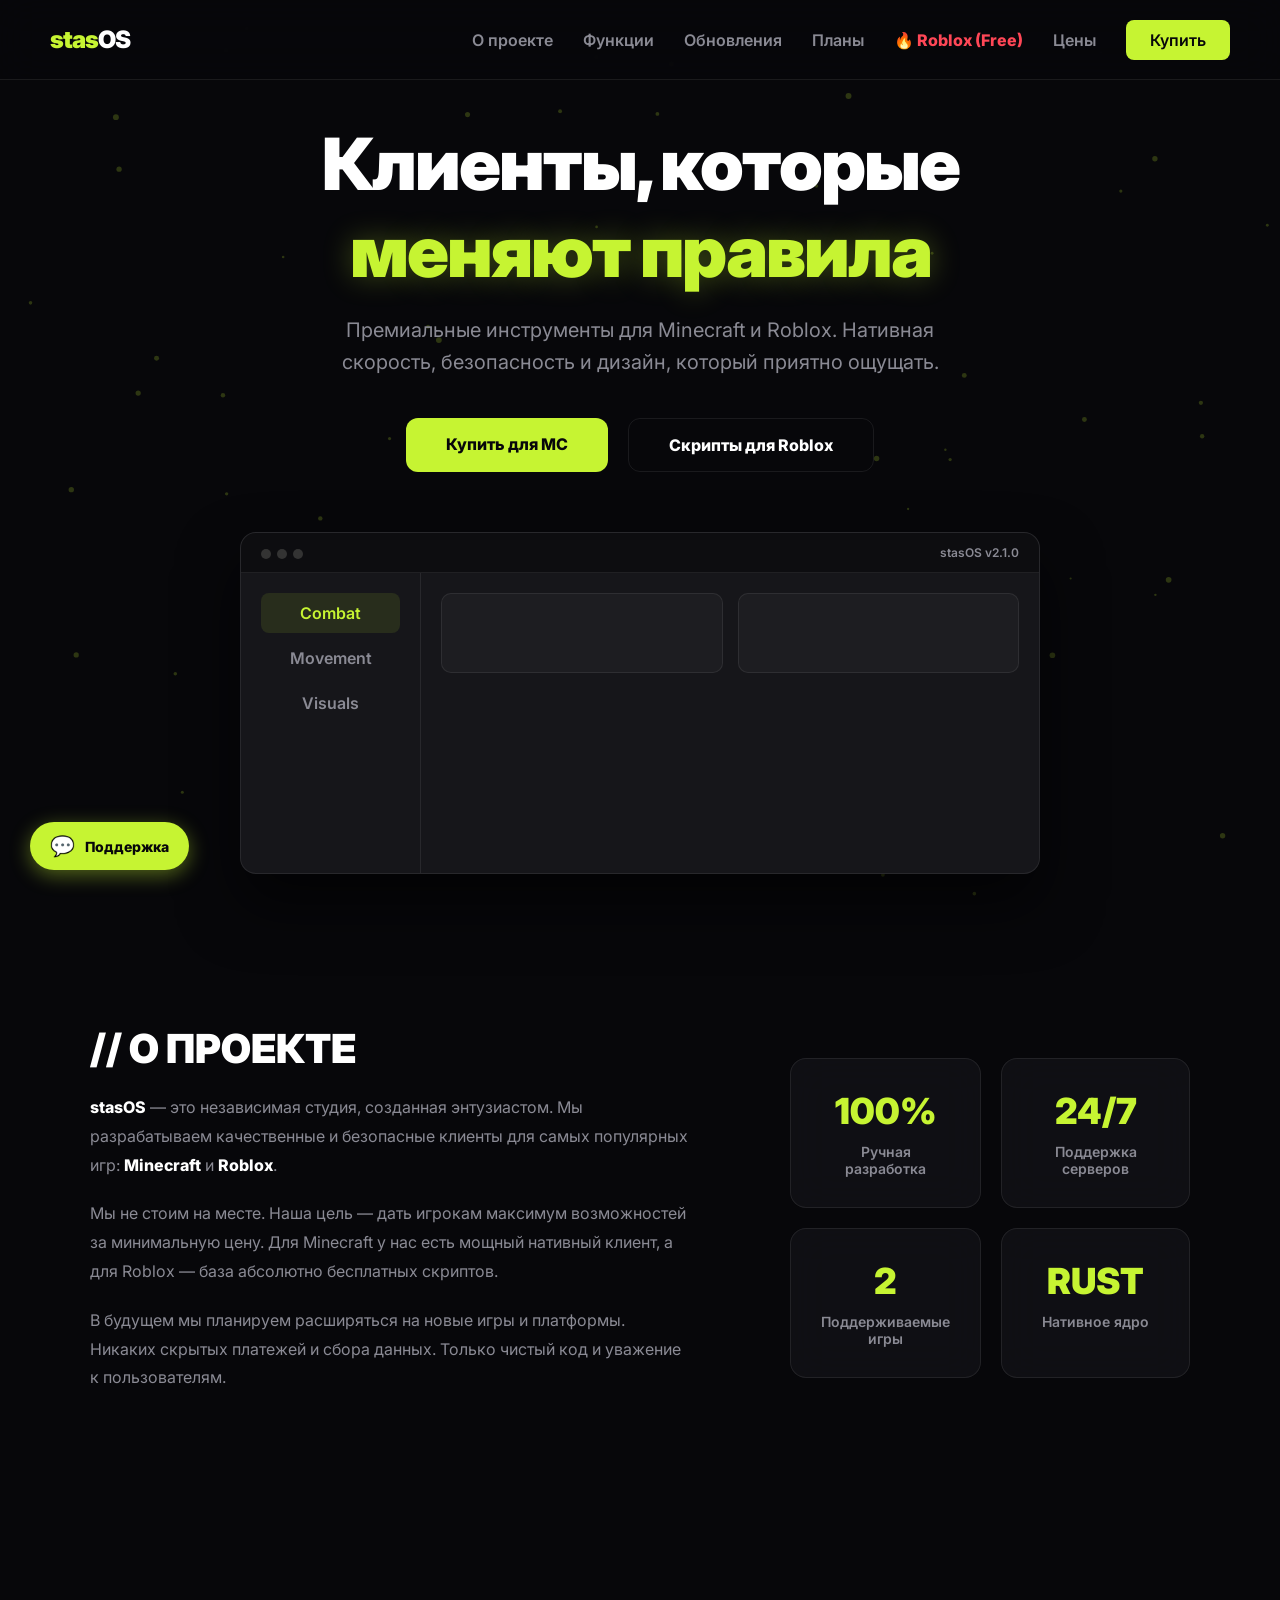
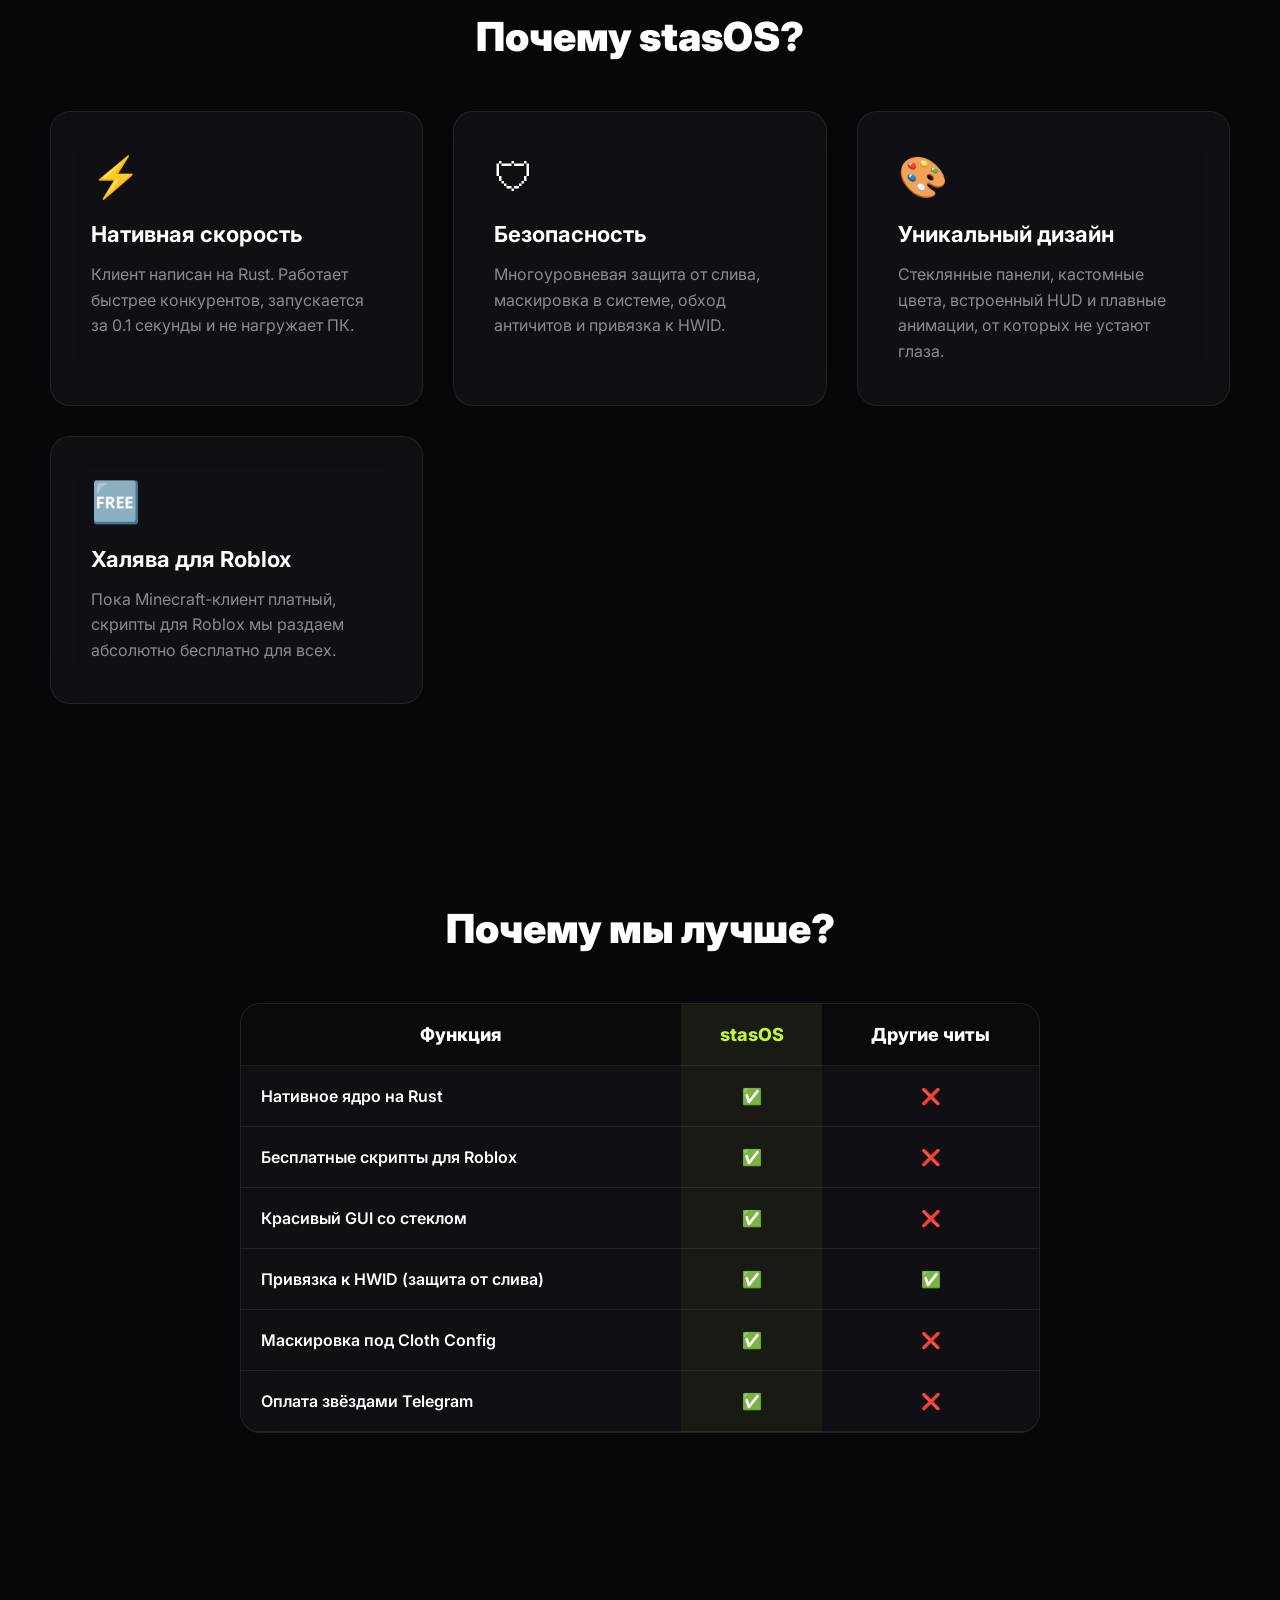
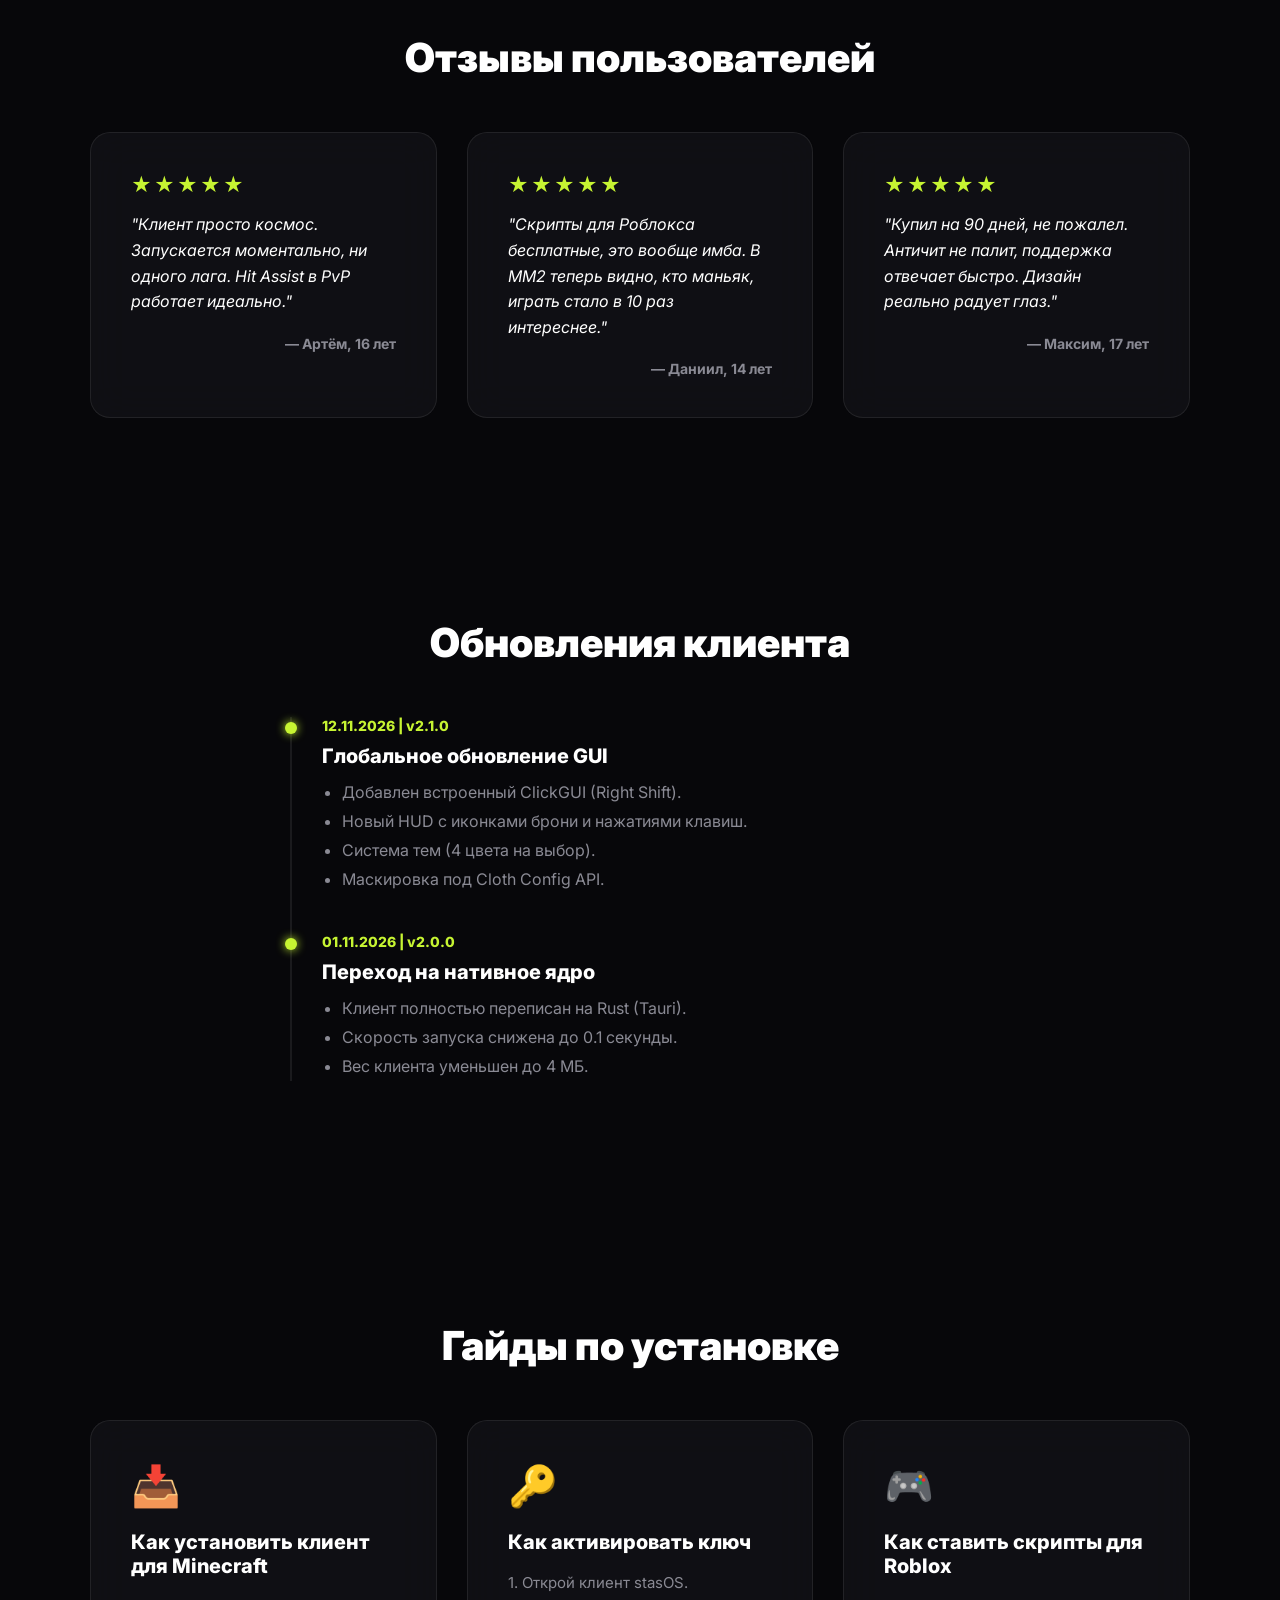
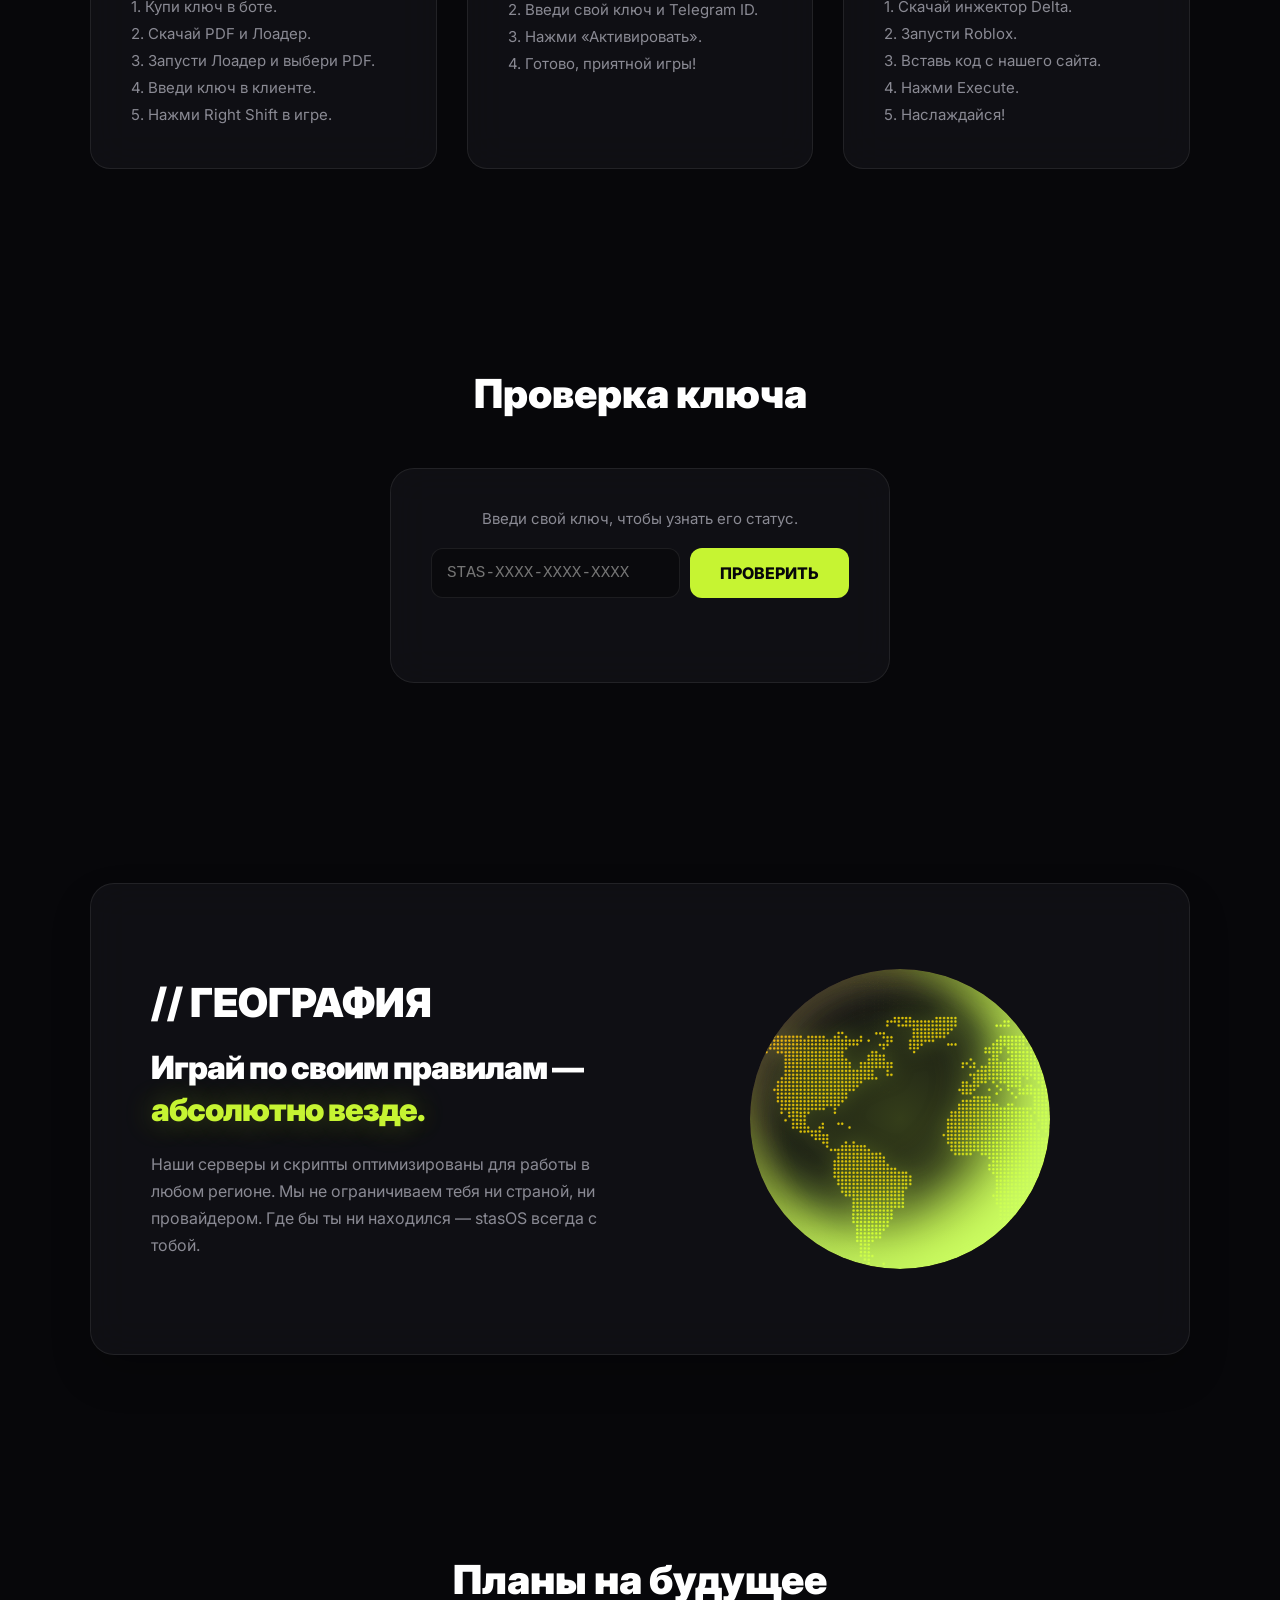
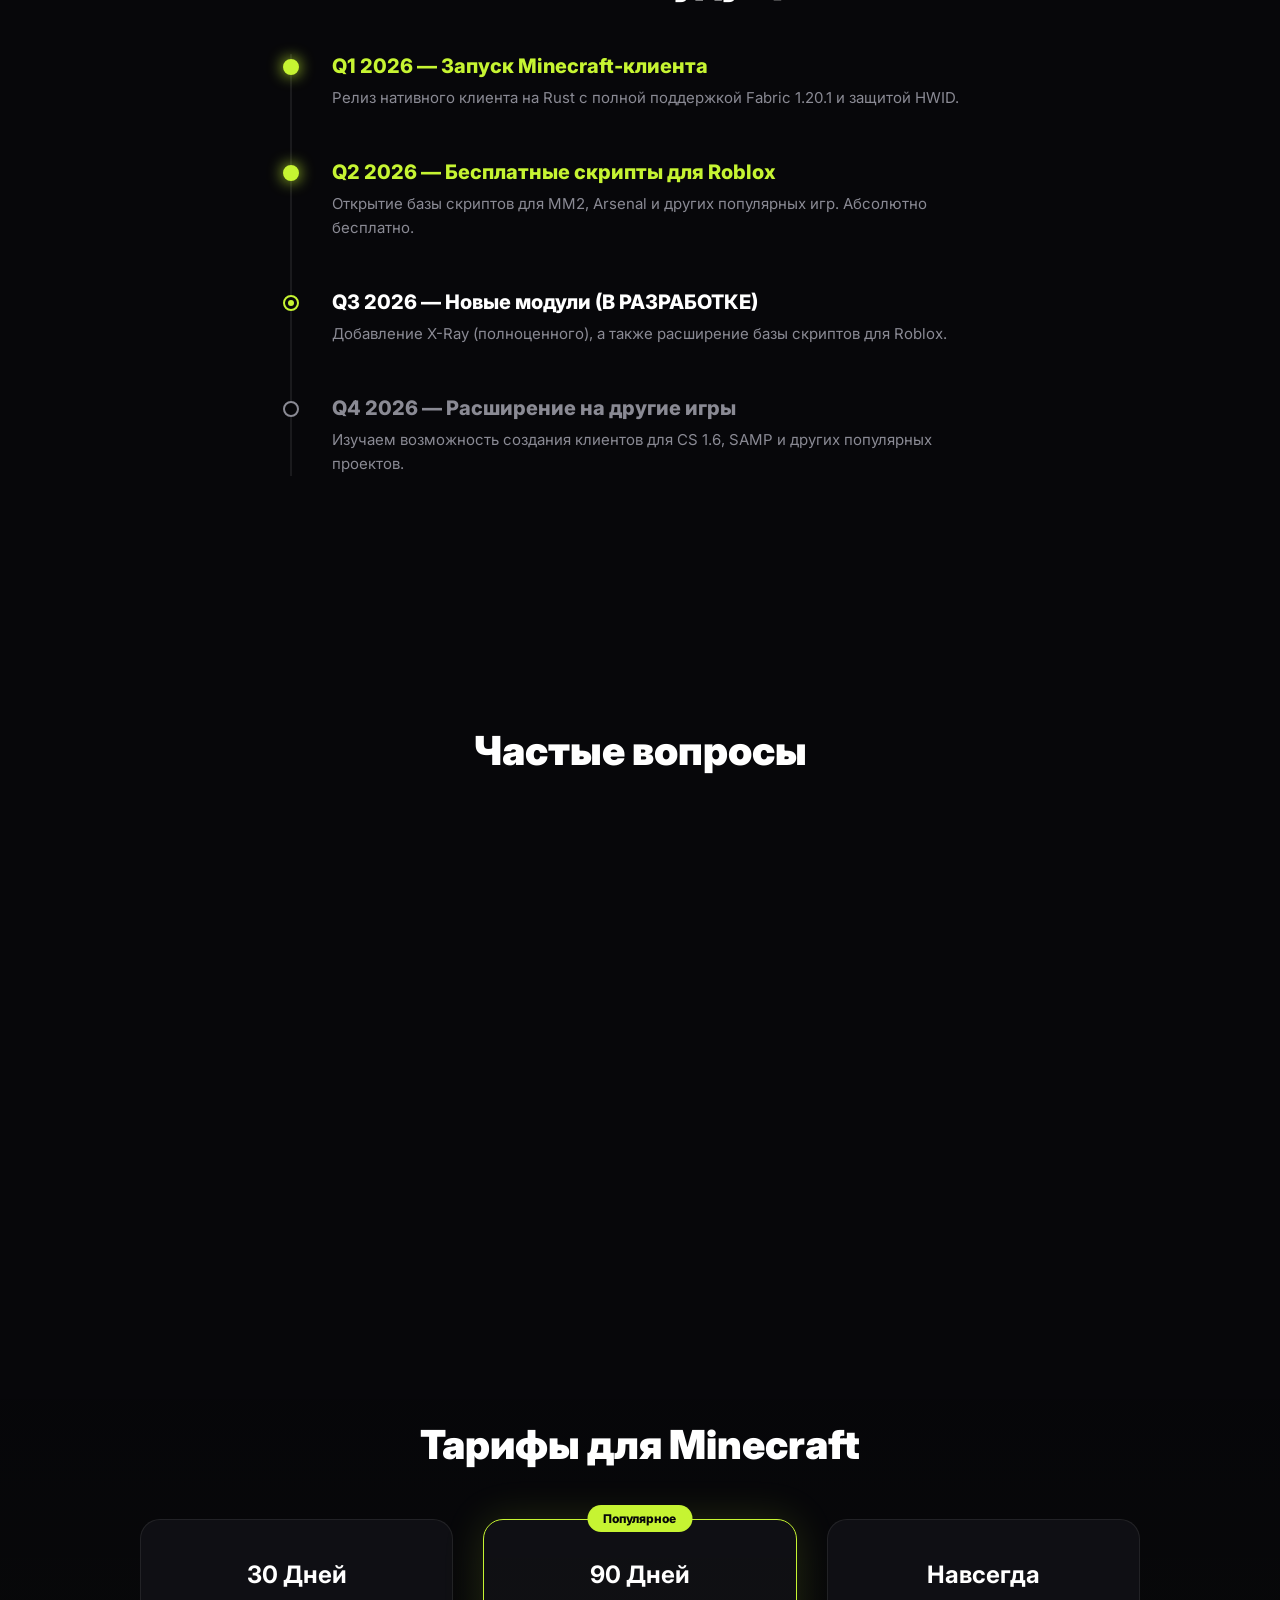
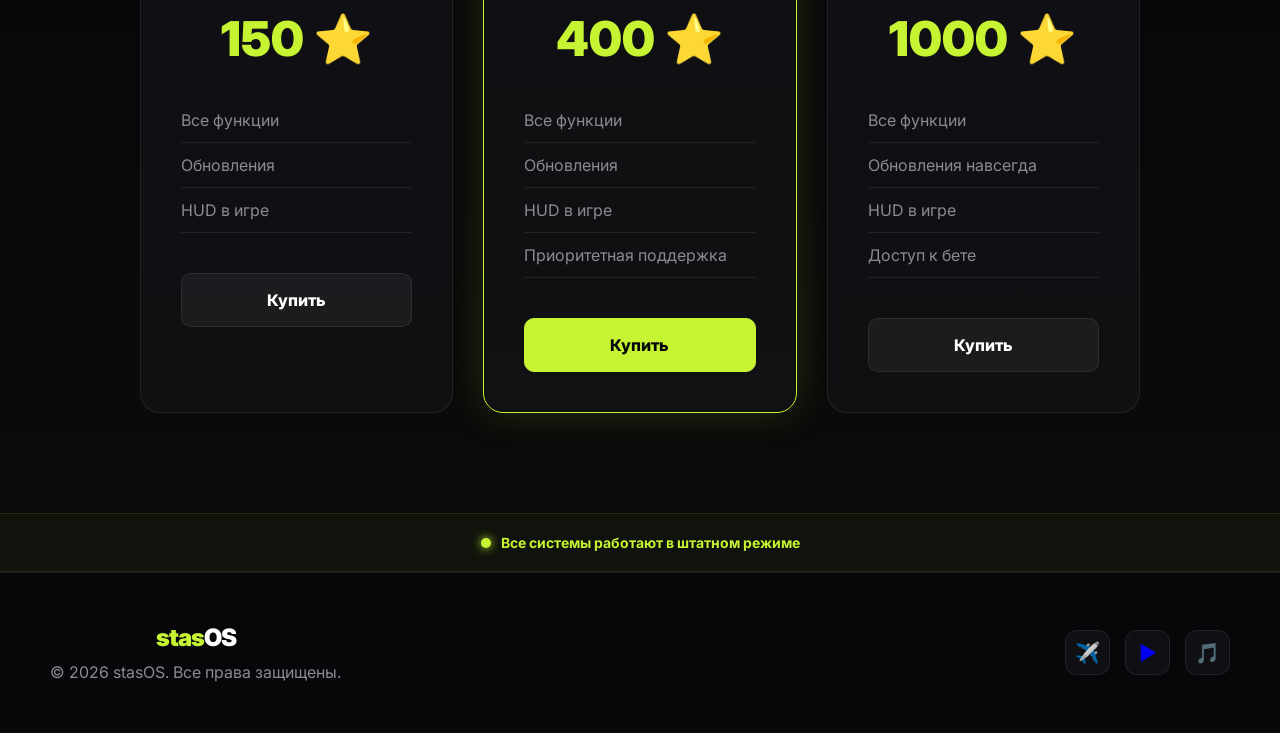
==== commit 266a81f4: "Add files via upload" ====
--- a/index.html
+++ b/index.html
@@ -105,7 +105,6 @@
         </div>
     </section>
 
-    <!-- СРАВНЕНИЕ С КОНКУРЕНТАМИ -->
     <section class="comparison">
         <h2 class="section-title">Почему мы лучше?</h2>
         <div class="table-container">
@@ -129,7 +128,6 @@
         </div>
     </section>
 
-    <!-- ОТЗЫВЫ -->
     <section class="reviews">
         <h2 class="section-title">Отзывы пользователей</h2>
         <div class="reviews-carousel">
@@ -151,7 +149,6 @@
         </div>
     </section>
 
-    <!-- ОБНОВЛЕНИЯ (CHANGELOG) -->
     <section id="changelog" class="changelog">
         <h2 class="section-title">Обновления клиента</h2>
         <div class="changelog-container">
@@ -181,7 +178,6 @@
         </div>
     </section>
 
-    <!-- ГАЙДЫ -->
     <section class="guides">
         <h2 class="section-title">Гайды по установке</h2>
         <div class="guides-grid">
@@ -203,7 +199,6 @@
         </div>
     </section>
 
-    <!-- ПРОВЕРКА КЛЮЧА -->
     <section class="key-check">
         <h2 class="section-title">Проверка ключа</h2>
         <div class="key-check-container">
@@ -327,14 +322,35 @@
         </div>
     </section>
 
+    <!-- СТАТУС СЕРВЕРОВ -->
+    <div class="server-status">
+        <div class="status-dot-pulse"></div>
+        <span>Все системы работают в штатном режиме</span>
+    </div>
+
     <footer>
-        <div class="logo"><span>stas</span>OS</div>
-        <p>© 2026 stasOS. Все права защищены.</p>
+        <div class="footer-content">
+            <div class="footer-left">
+                <div class="logo"><span>stas</span>OS</div>
+                <p>© 2026 stasOS. Все права защищены.</p>
+            </div>
+            <div class="footer-socials">
+                <a href="https://t.me/stasOS_Cheat_bot" target="_blank" class="social-icon" title="Telegram">✈️</a>
+                <a href="https://youtube.com" target="_blank" class="social-icon" title="YouTube">▶️</a>
+                <a href="https://tiktok.com" target="_blank" class="social-icon" title="TikTok">🎵</a>
+            </div>
+        </div>
     </footer>
+
+    <!-- ПЛАВАЮЩАЯ КНОПКА ПОДДЕРЖКИ -->
+    <a href="https://t.me/stasOS_Cheat_bot" target="_blank" class="support-widget">
+        <span class="support-icon">💬</span>
+        <span class="support-text">Поддержка</span>
+    </a>
 
     <!-- КНОПКА НАВЕРХ -->
     <button id="scrollTopBtn" title="Наверх">↑</button>
 
     <script src="script.js"></script>
 </body>
-</html>
+</html>
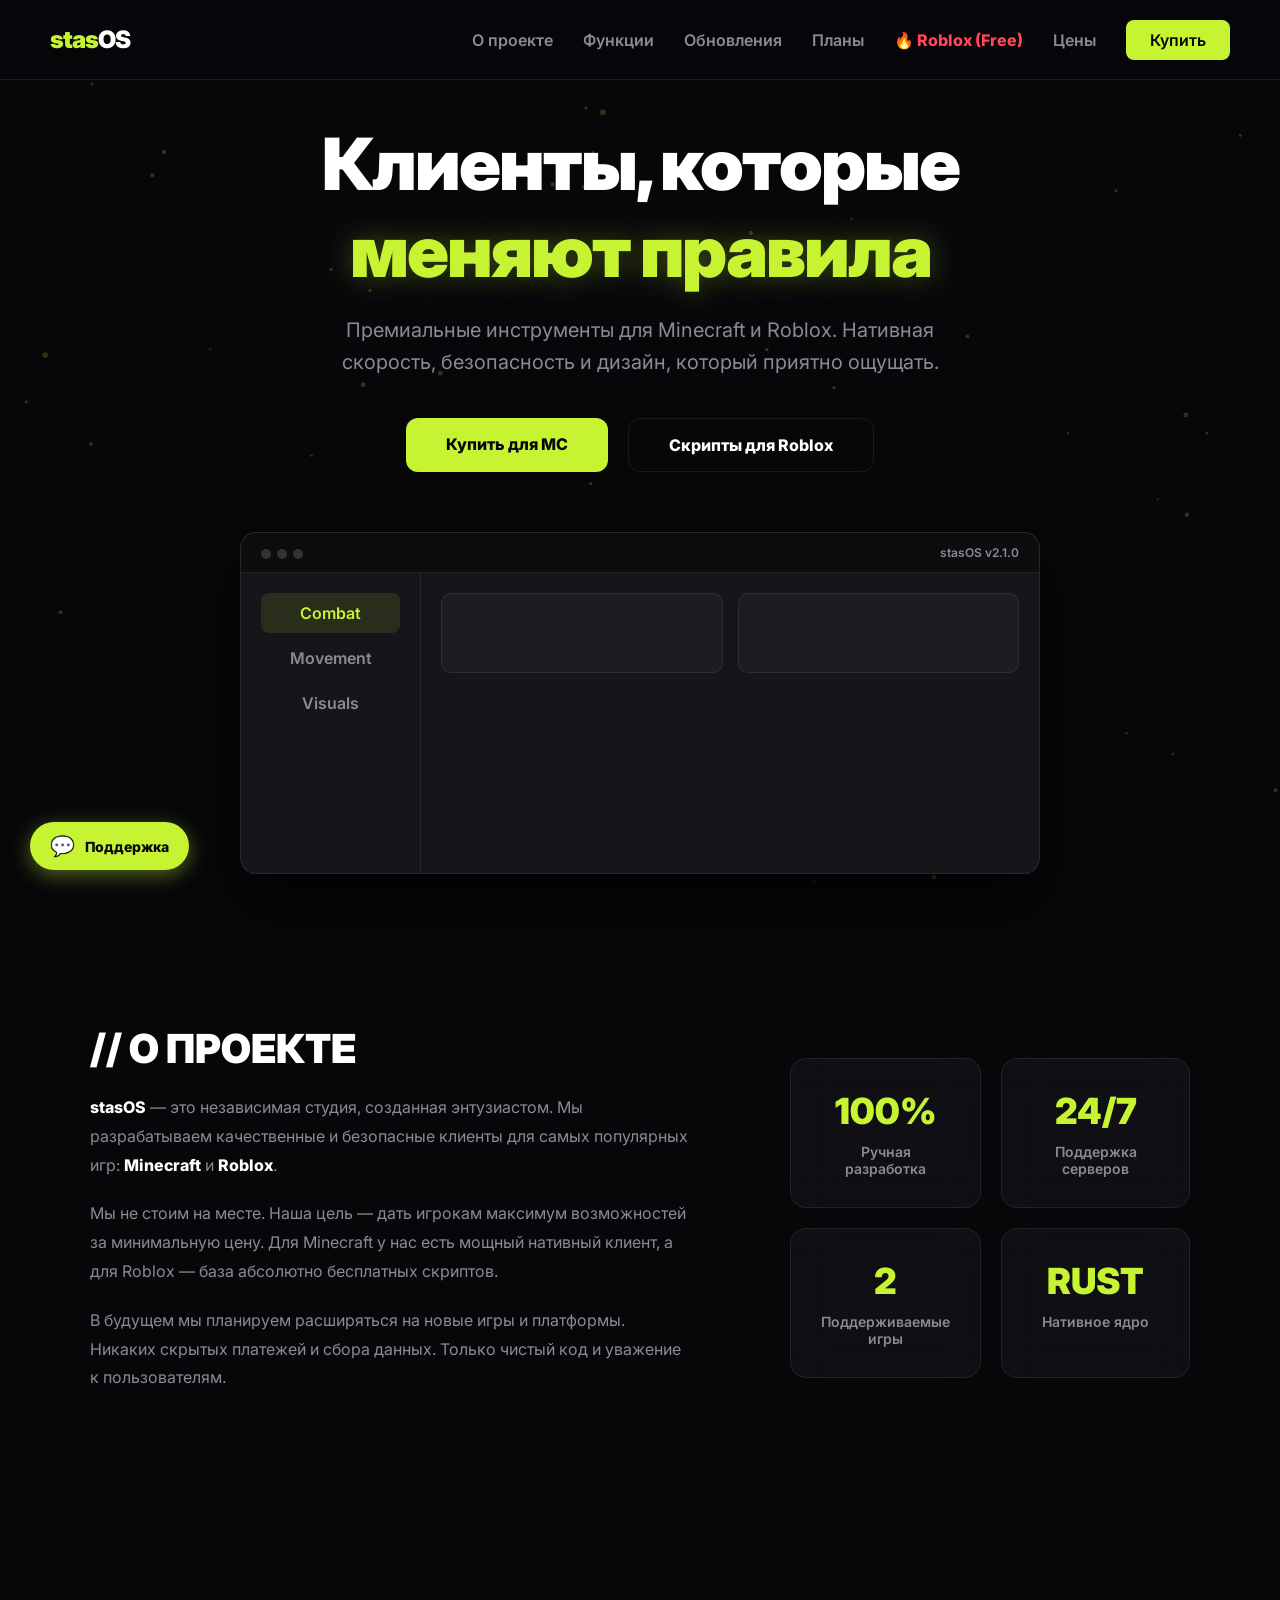
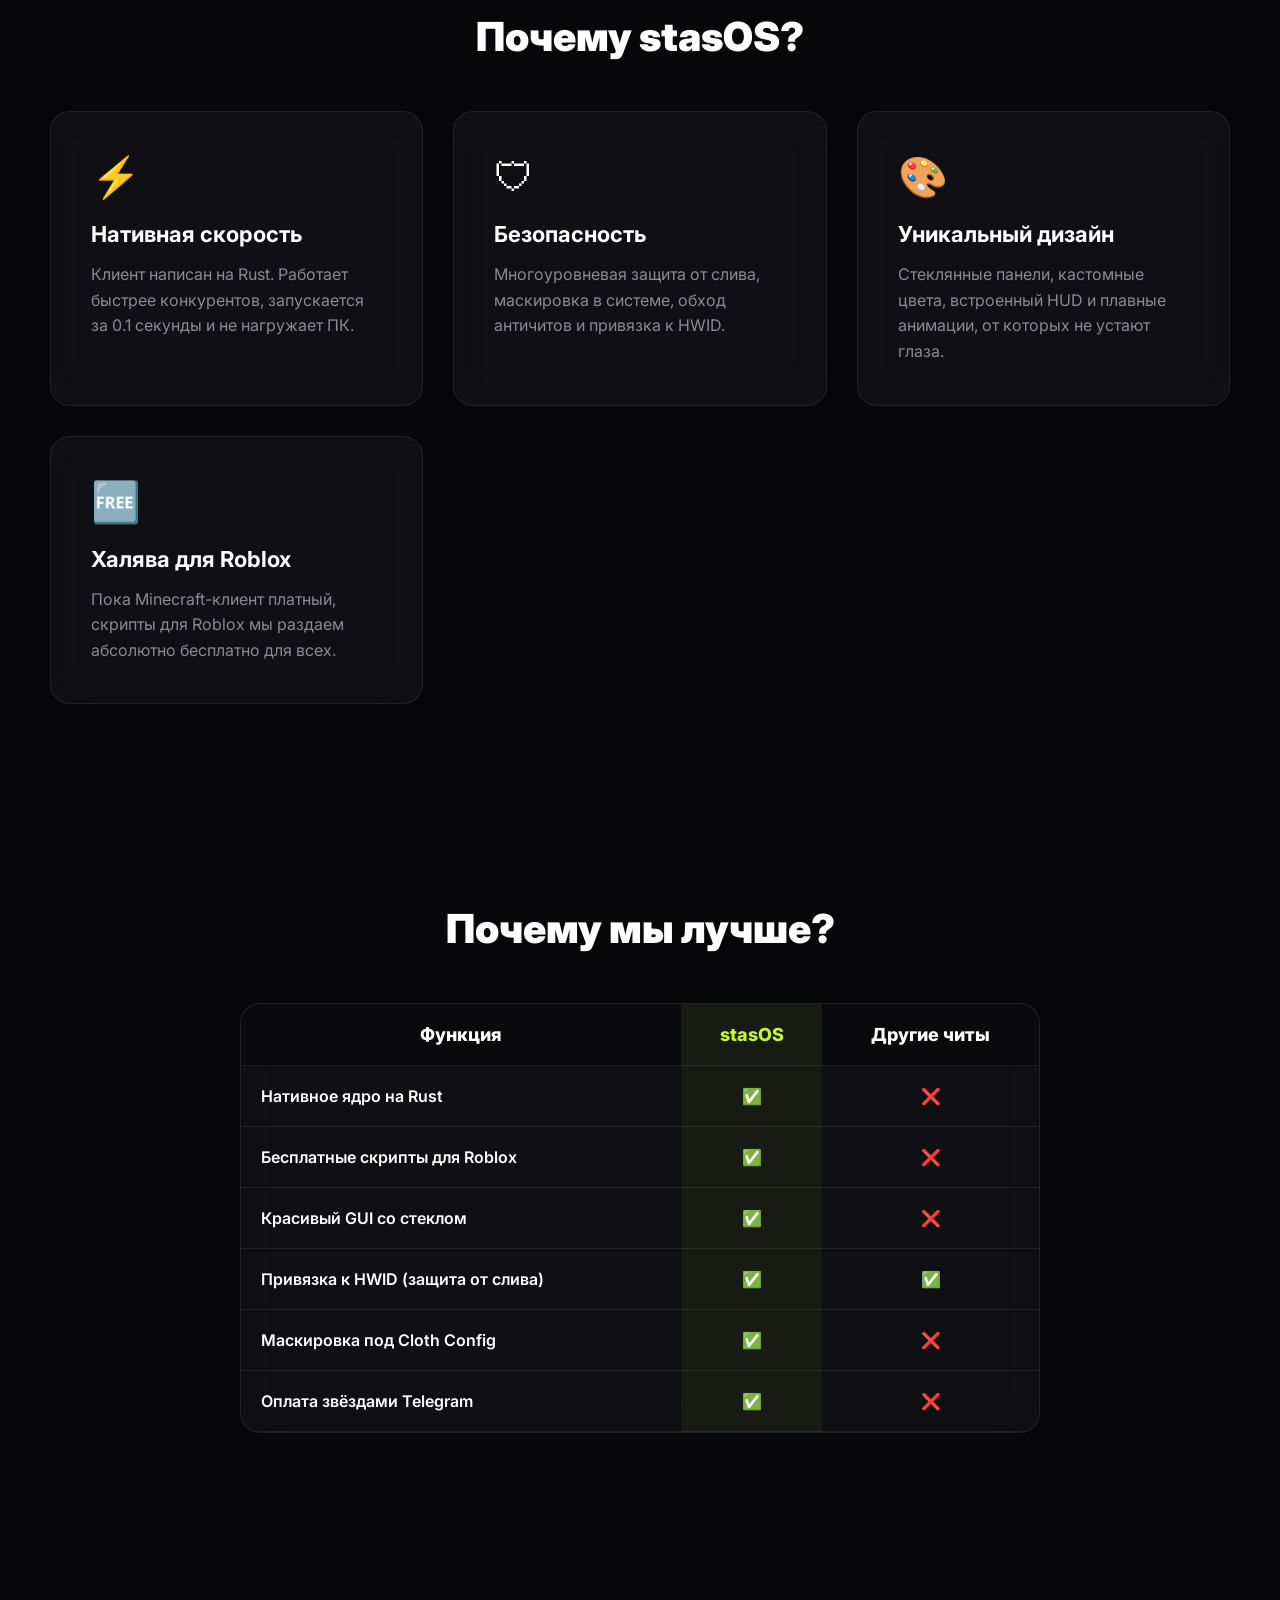
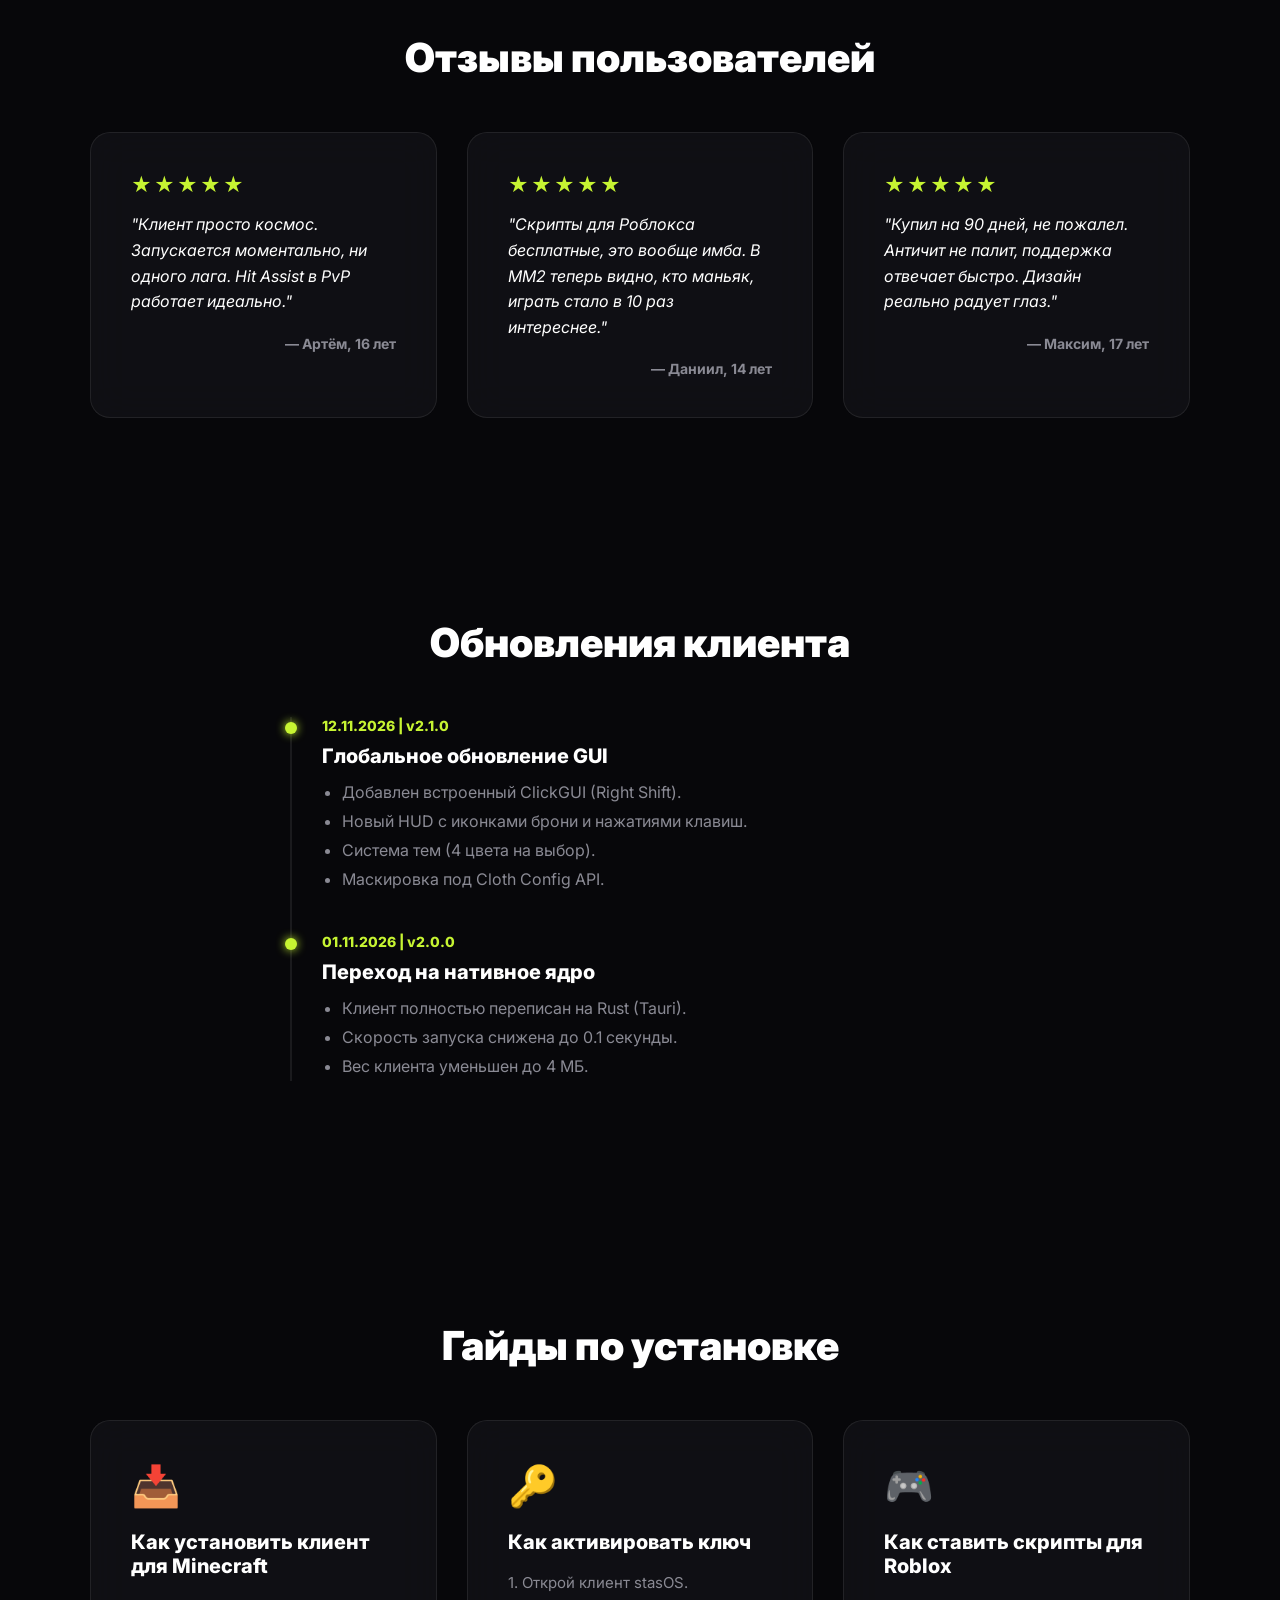
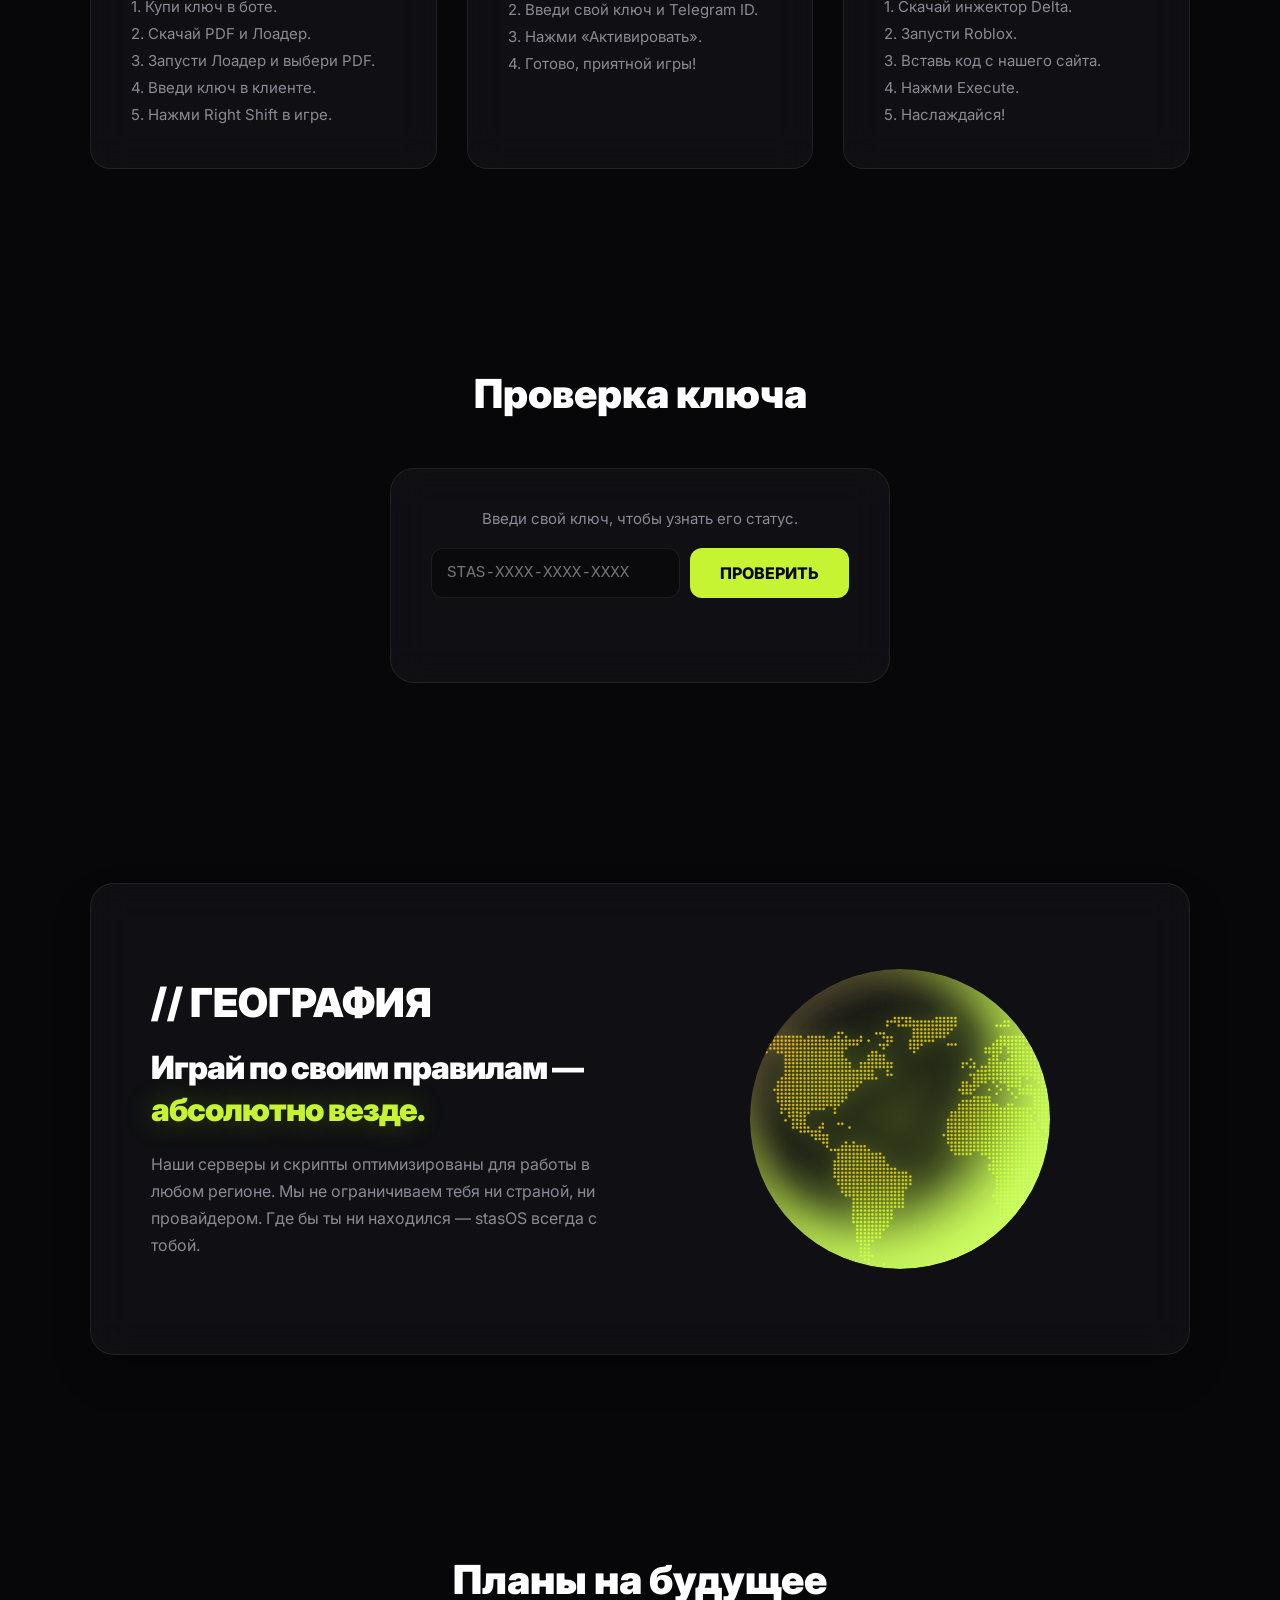
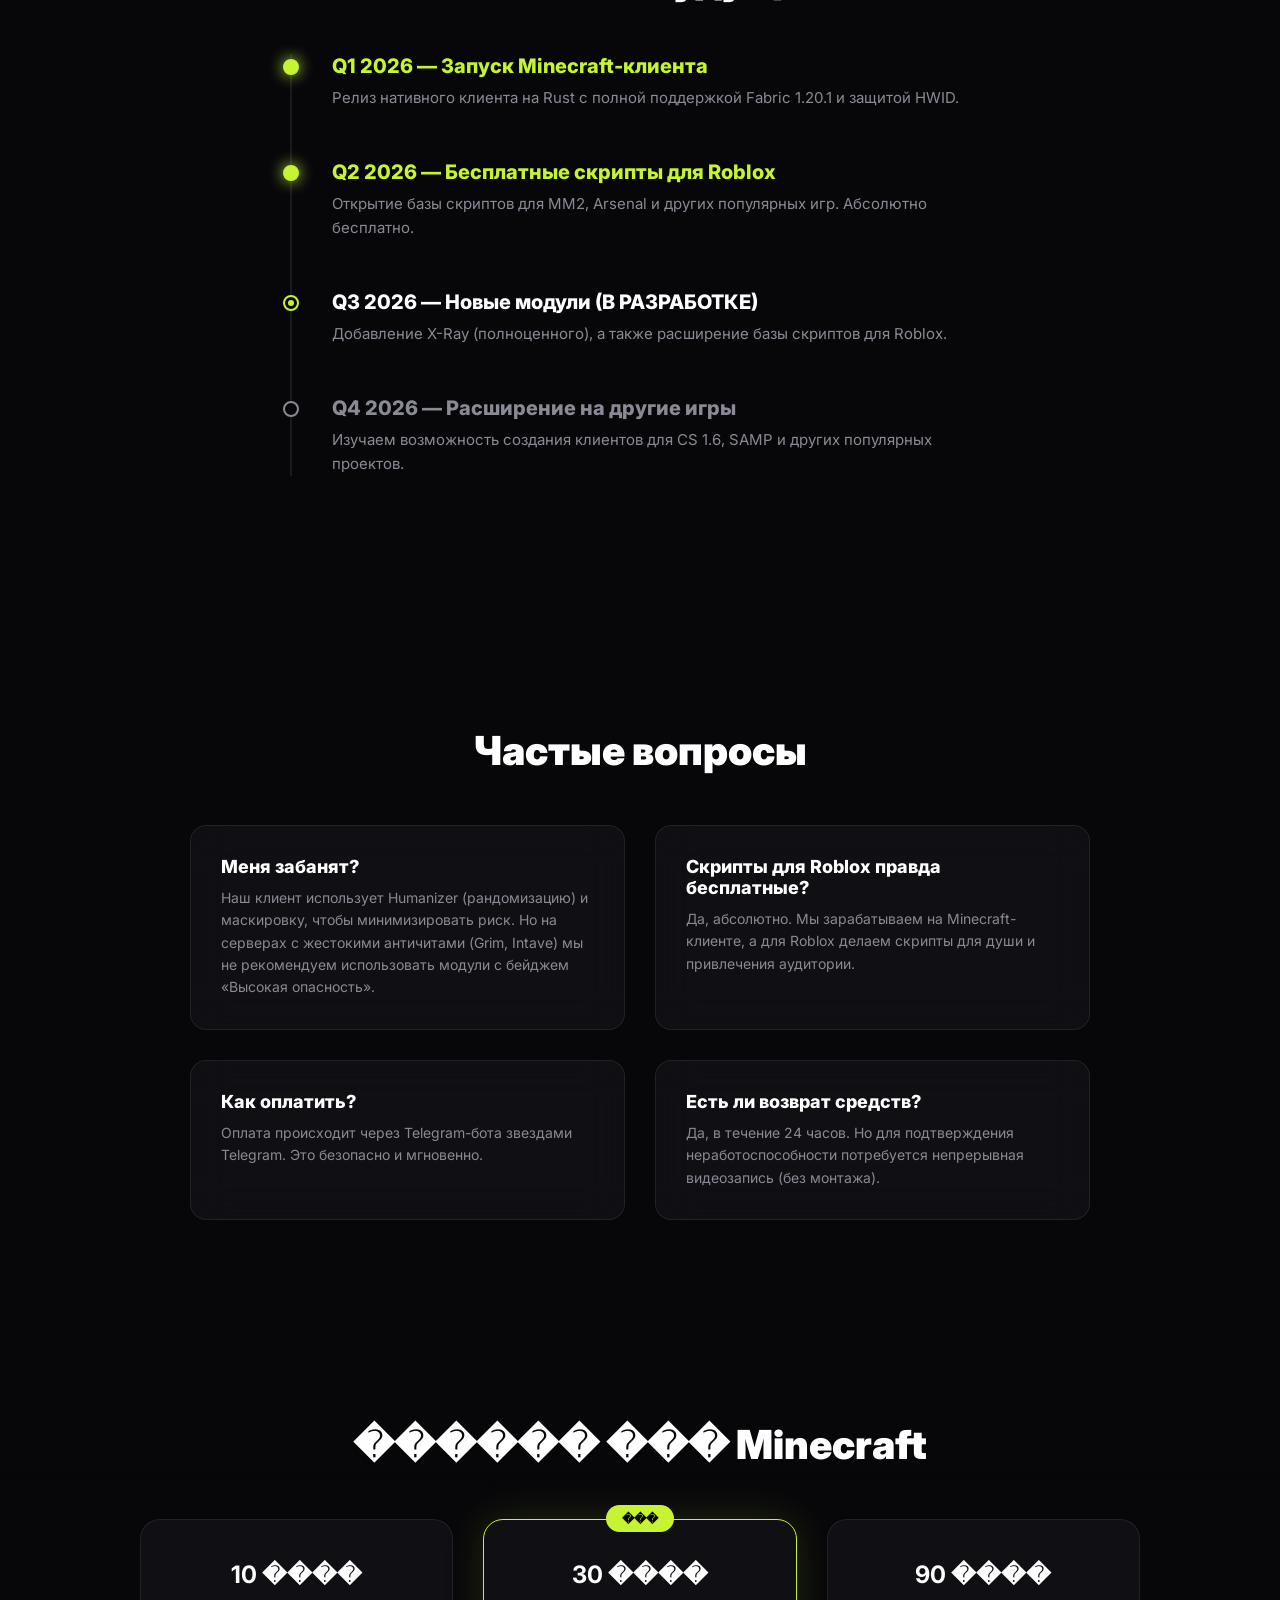
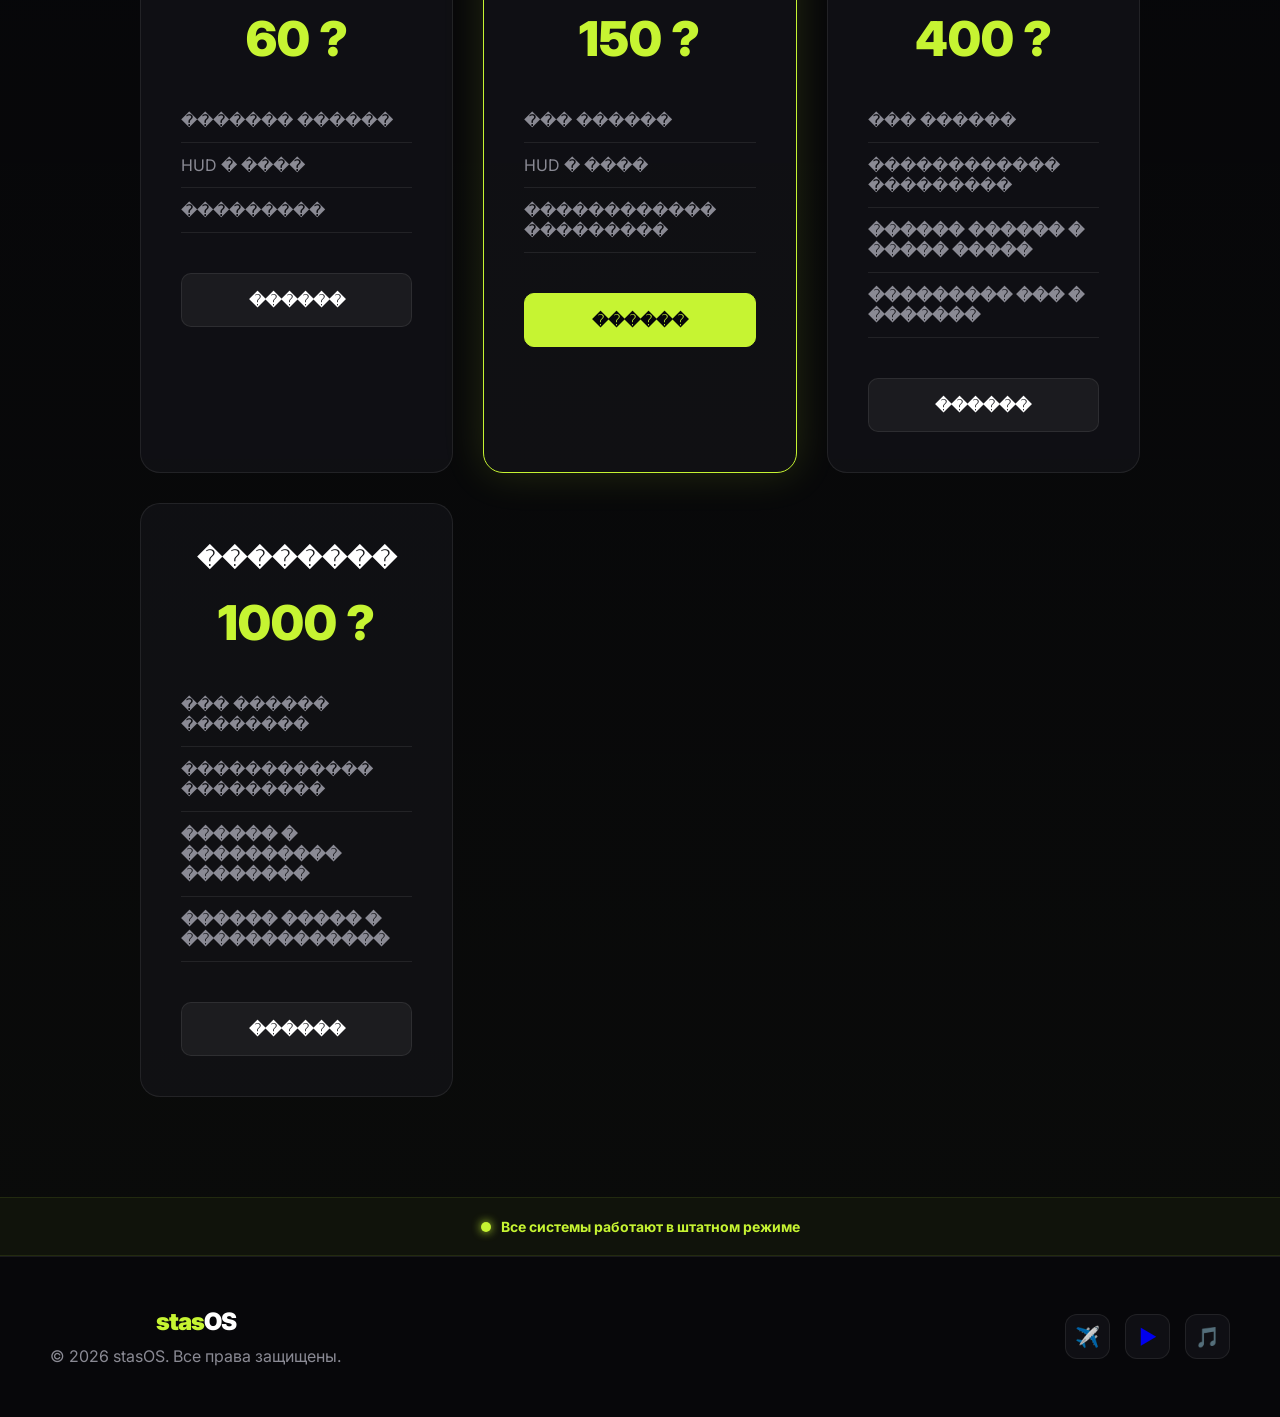
==== commit 1e55a7e7: "Add files via upload" ====
--- a/index.html
+++ b/index.html
@@ -284,40 +284,50 @@
     </section>
 
     <section id="pricing" class="pricing">
-        <h2 class="section-title">Тарифы для Minecraft</h2>
+        <h2 class="section-title">������ ��� Minecraft</h2>
         <div class="pricing-grid">
             <div class="price-card">
-                <h3>30 Дней</h3>
-                <div class="price">150 ⭐</div>
+                <h3>10 ����</h3>
+                <div class="price">60 ?</div>
                 <ul>
-                    <li>Все функции</li>
-                    <li>Обновления</li>
-                    <li>HUD в игре</li>
+                    <li>������� ������</li>
+                    <li>HUD � ����</li>
+                    <li>���������</li>
                 </ul>
-                <a href="https://t.me/stasOS_Cheat_bot" class="btn-buy">Купить</a>
+                <a href="https://t.me/stasOS_Cheat_bot" class="btn-buy">������</a>
             </div>
             <div class="price-card popular">
-                <div class="badge">Популярное</div>
-                <h3>90 Дней</h3>
-                <div class="price">400 ⭐</div>
+                <div class="badge">���</div>
+                <h3>30 ����</h3>
+                <div class="price">150 ?</div>
                 <ul>
-                    <li>Все функции</li>
-                    <li>Обновления</li>
-                    <li>HUD в игре</li>
-                    <li>Приоритетная поддержка</li>
+                    <li>��� ������</li>
+                    <li>HUD � ����</li>
+                    <li>������������ ���������</li>
                 </ul>
-                <a href="https://t.me/stasOS_Cheat_bot" class="btn-buy">Купить</a>
+                <a href="https://t.me/stasOS_Cheat_bot" class="btn-buy">������</a>
             </div>
             <div class="price-card">
-                <h3>Навсегда</h3>
-                <div class="price">1000 ⭐</div>
+                <h3>90 ����</h3>
+                <div class="price">400 ?</div>
                 <ul>
-                    <li>Все функции</li>
-                    <li>Обновления навсегда</li>
-                    <li>HUD в игре</li>
-                    <li>Доступ к бете</li>
+                    <li>��� ������</li>
+                    <li>������������ ���������</li>
+                    <li><b>������ ������ � ����� �����</b></li>
+                    <li><b>��������� ��� � �������</b></li>
                 </ul>
-                <a href="https://t.me/stasOS_Cheat_bot" class="btn-buy">Купить</a>
+                <a href="https://t.me/stasOS_Cheat_bot" class="btn-buy">������</a>
+            </div>
+            <div class="price-card">
+                <h3>��������</h3>
+                <div class="price">1000 ?</div>
+                <ul>
+                    <li>��� ������ ��������</li>
+                    <li>������������ ���������</li>
+                    <li><b>������ � ���������� ��������</b></li>
+                    <li><b>������ ����� � �������������</b></li>
+                </ul>
+                <a href="https://t.me/stasOS_Cheat_bot" class="btn-buy">������</a>
             </div>
         </div>
     </section>
@@ -353,4 +363,4 @@
 
     <script src="script.js"></script>
 </body>
-</html>+</html>
--- a/style.css
+++ b/style.css
@@ -496,3 +496,103 @@
     .support-widget { bottom: 20px; left: 20px; padding: 10px 15px; }
     .support-text { display: none; }
 }
+
+/* �������� ����� - �������� */
+.key-check-container {
+    transition: all 0.4s ease;
+    position: relative;
+    overflow: hidden;
+}
+
+.key-check-container.success {
+    border-color: var(--accent);
+    box-shadow: 0 0 40px rgba(198, 244, 50, 0.2);
+}
+
+/* ����� ��� �������� �������� */
+@keyframes wave-success {
+    0% { transform: scale(1); box-shadow: 0 0 0 0 rgba(198, 244, 50, 0.7); }
+    50% { transform: scale(1.05); box-shadow: 0 0 0 20px rgba(198, 244, 50, 0); }
+    100% { transform: scale(1); box-shadow: 0 0 0 0 rgba(198, 244, 50, 0); }
+}
+
+#key-input.success {
+    border-color: var(--accent);
+    color: var(--accent);
+    animation: wave-success 1s ease-out;
+    font-weight: 800;
+}
+
+/* ������ ��� ������ */
+@keyframes shake {
+    0%, 100% { transform: translateX(0); }
+    10%, 30%, 50%, 70%, 90% { transform: translateX(-5px); }
+    20%, 40%, 60%, 80% { transform: translateX(5px); }
+}
+
+#key-input.error {
+    border-color: #e5484d;
+    color: #e5484d;
+    animation: shake 0.5s;
+}
+
+/* ������� �������� */
+#key-check-btn.loading {
+    background: transparent;
+    border: 2px solid var(--accent);
+    color: transparent;
+    position: relative;
+}
+#key-check-btn.loading::after {
+    content: '';
+    position: absolute;
+    top: 50%; left: 50%;
+    width: 20px; height: 20px;
+    margin: -10px 0 0 -10px;
+    border: 2px solid var(--accent);
+    border-top-color: transparent;
+    border-radius: 50%;
+    animation: spin-load 0.8s linear infinite;
+}
+@keyframes spin-load {
+    to { transform: rotate(360deg); }
+}
+
+/* �������� ����� - �������� */
+.key-check-container { transition: all 0.4s ease; position: relative; }
+.key-check-container.success { border-color: var(--accent); box-shadow: 0 0 40px rgba(198, 244, 50, 0.2); }
+
+@keyframes wave-success {
+    0% { transform: scale(1); box-shadow: 0 0 0 0 rgba(198, 244, 50, 0.7); }
+    50% { transform: scale(1.02); box-shadow: 0 0 0 15px rgba(198, 244, 50, 0); }
+    100% { transform: scale(1); box-shadow: 0 0 0 0 rgba(198, 244, 50, 0); }
+}
+#key-input.success {
+    border-color: var(--accent);
+    color: var(--accent);
+    animation: wave-success 1s ease-out;
+    font-weight: 800;
+}
+
+@keyframes shake {
+    0%, 100% { transform: translateX(0); }
+    10%, 30%, 50%, 70%, 90% { transform: translateX(-5px); }
+    20%, 40%, 60%, 80% { transform: translateX(5px); }
+}
+#key-input.error {
+    border-color: #e5484d;
+    color: #e5484d;
+    animation: shake 0.5s;
+}
+
+#key-check-btn.loading {
+    background: transparent; border: 2px solid var(--accent);
+    color: transparent; position: relative;
+}
+#key-check-btn.loading::after {
+    content: ''; position: absolute; top: 50%; left: 50%;
+    width: 20px; height: 20px; margin: -10px 0 0 -10px;
+    border: 2px solid var(--accent); border-top-color: transparent;
+    border-radius: 50%; animation: spin-load 0.8s linear infinite;
+}
+@keyframes spin-load { to { transform: rotate(360deg); } }
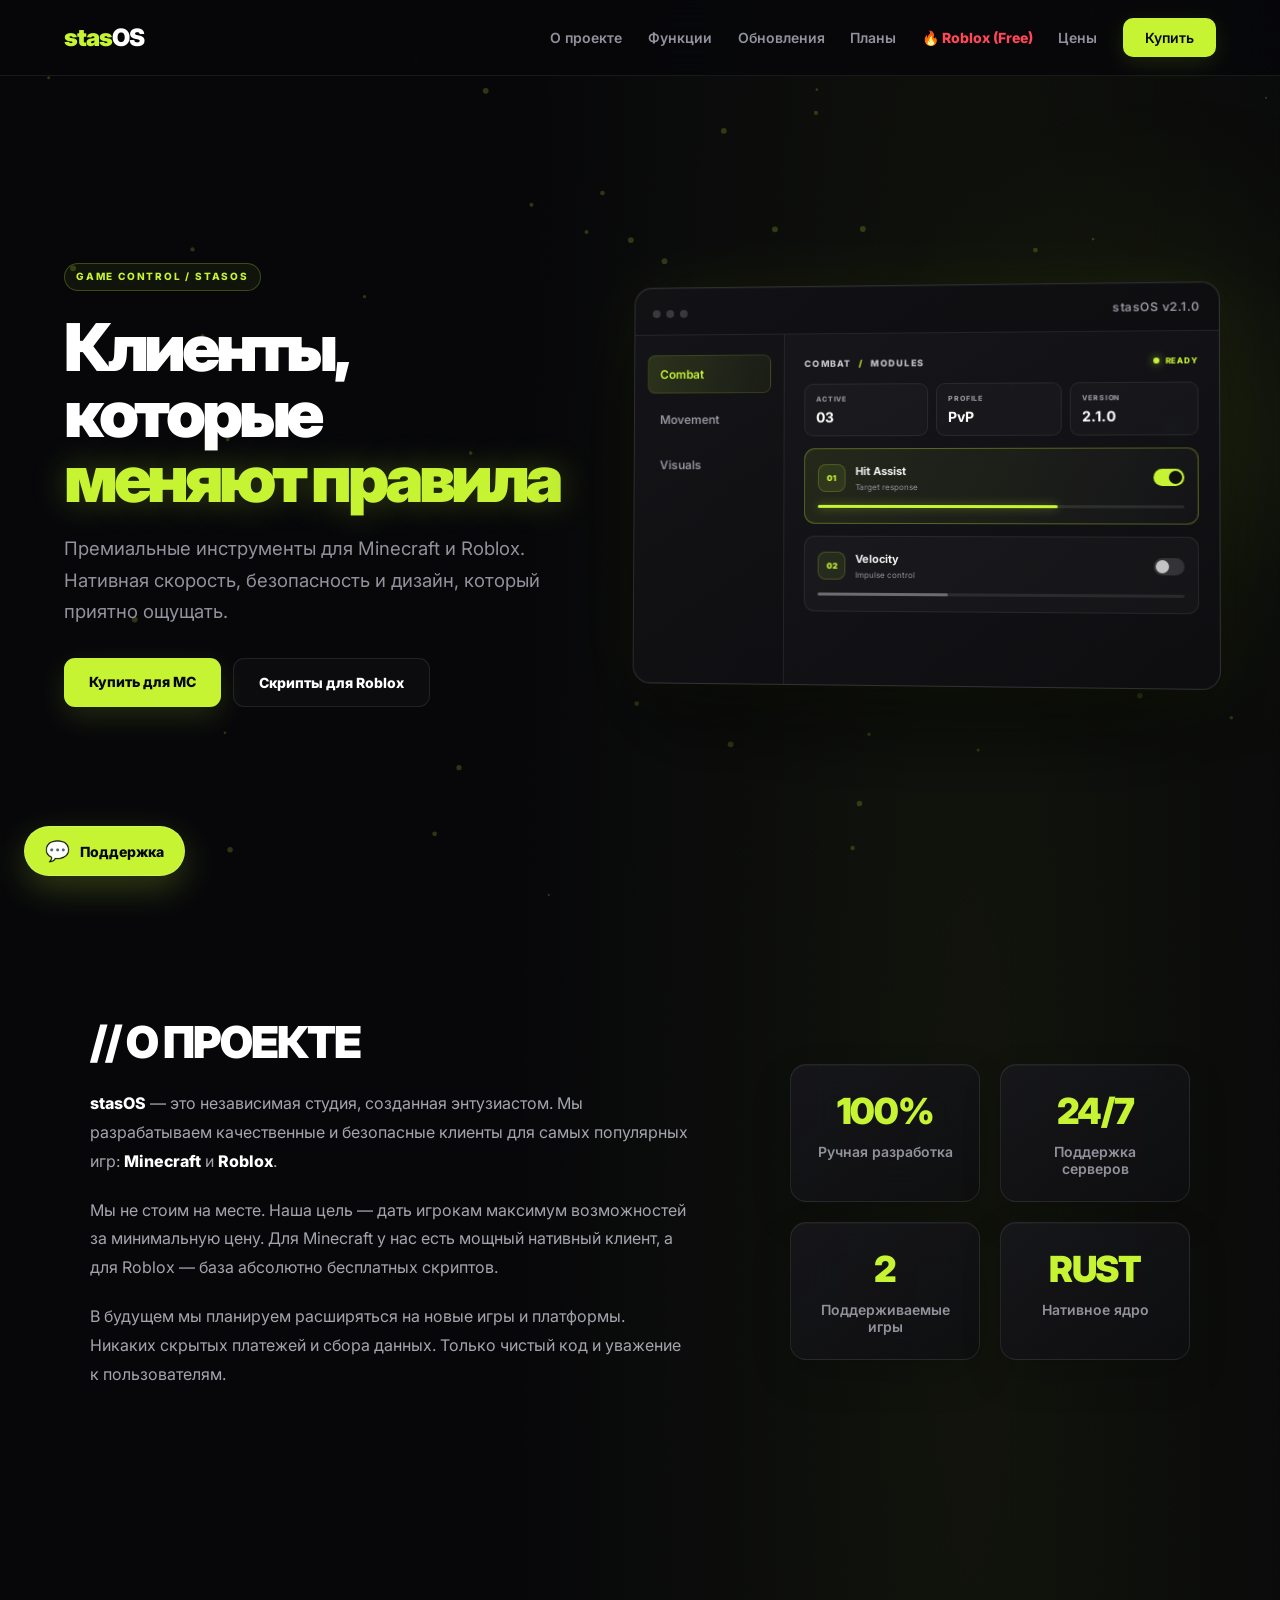
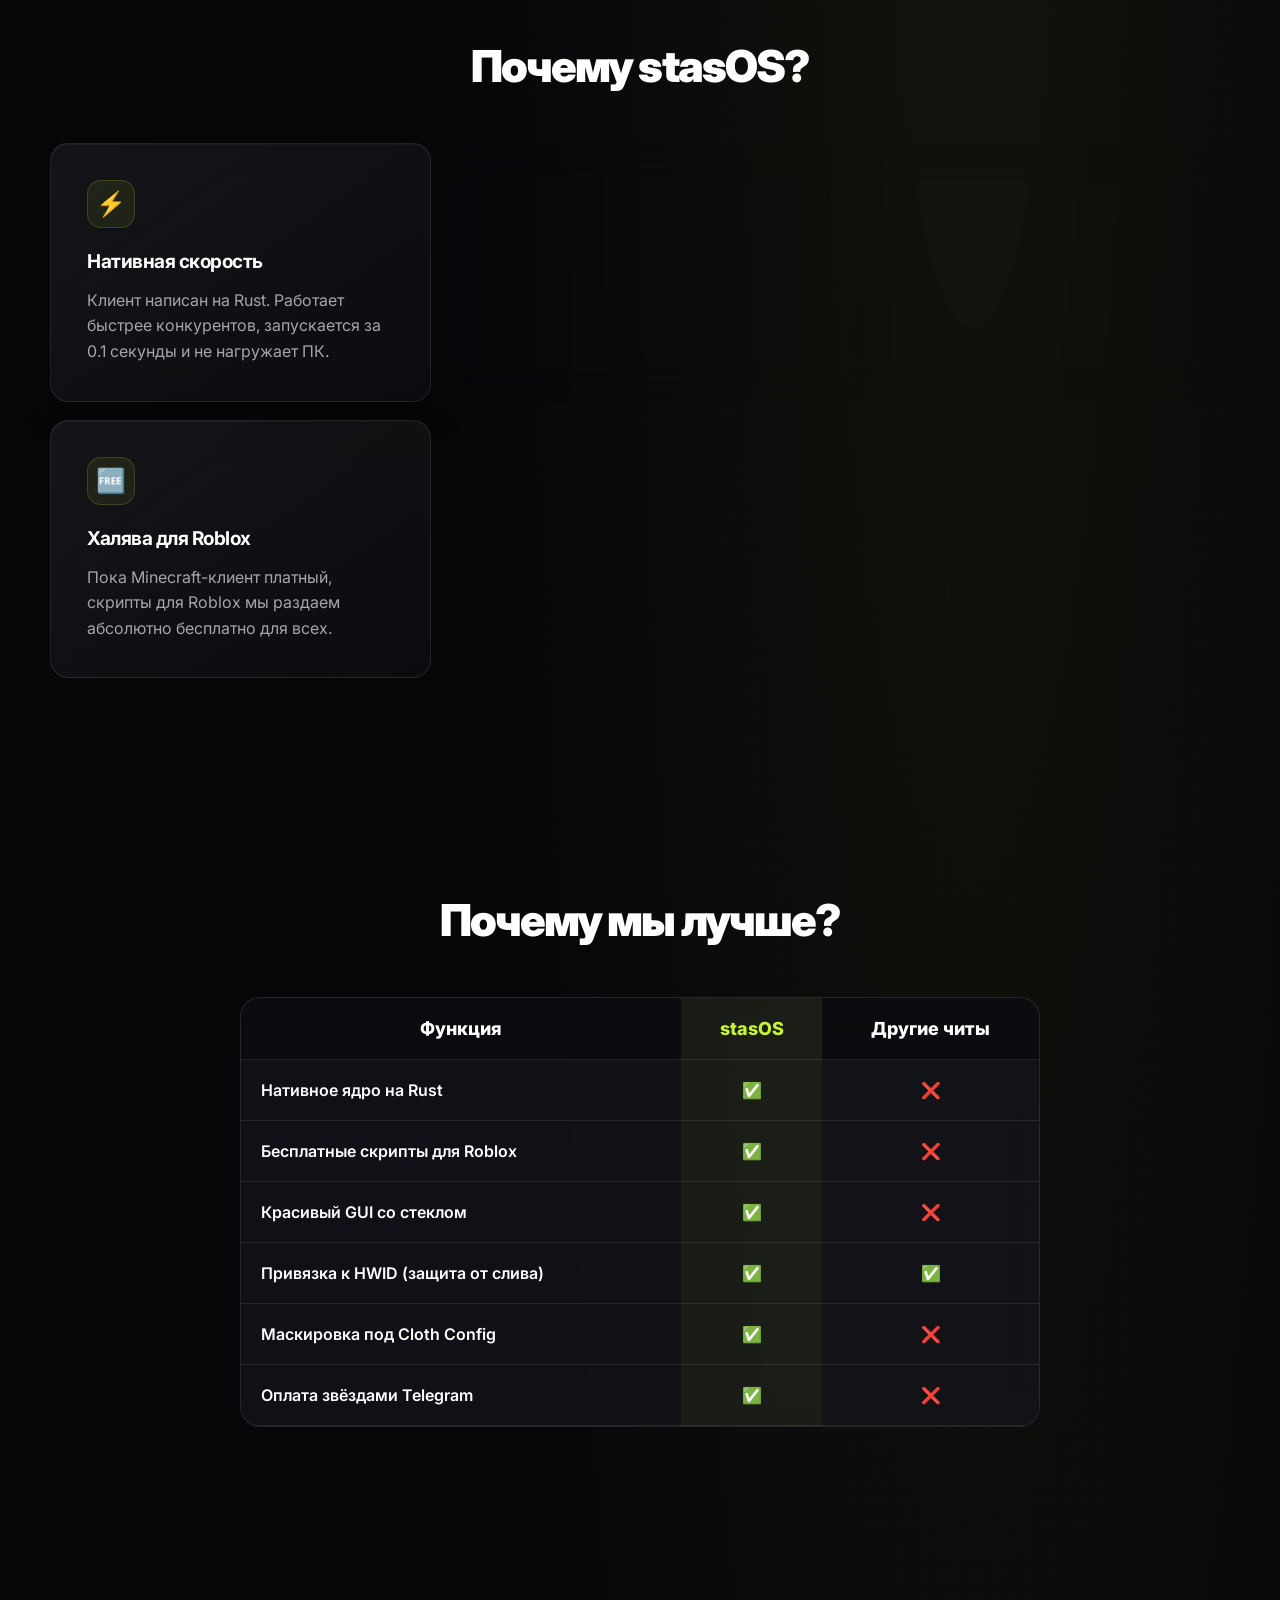
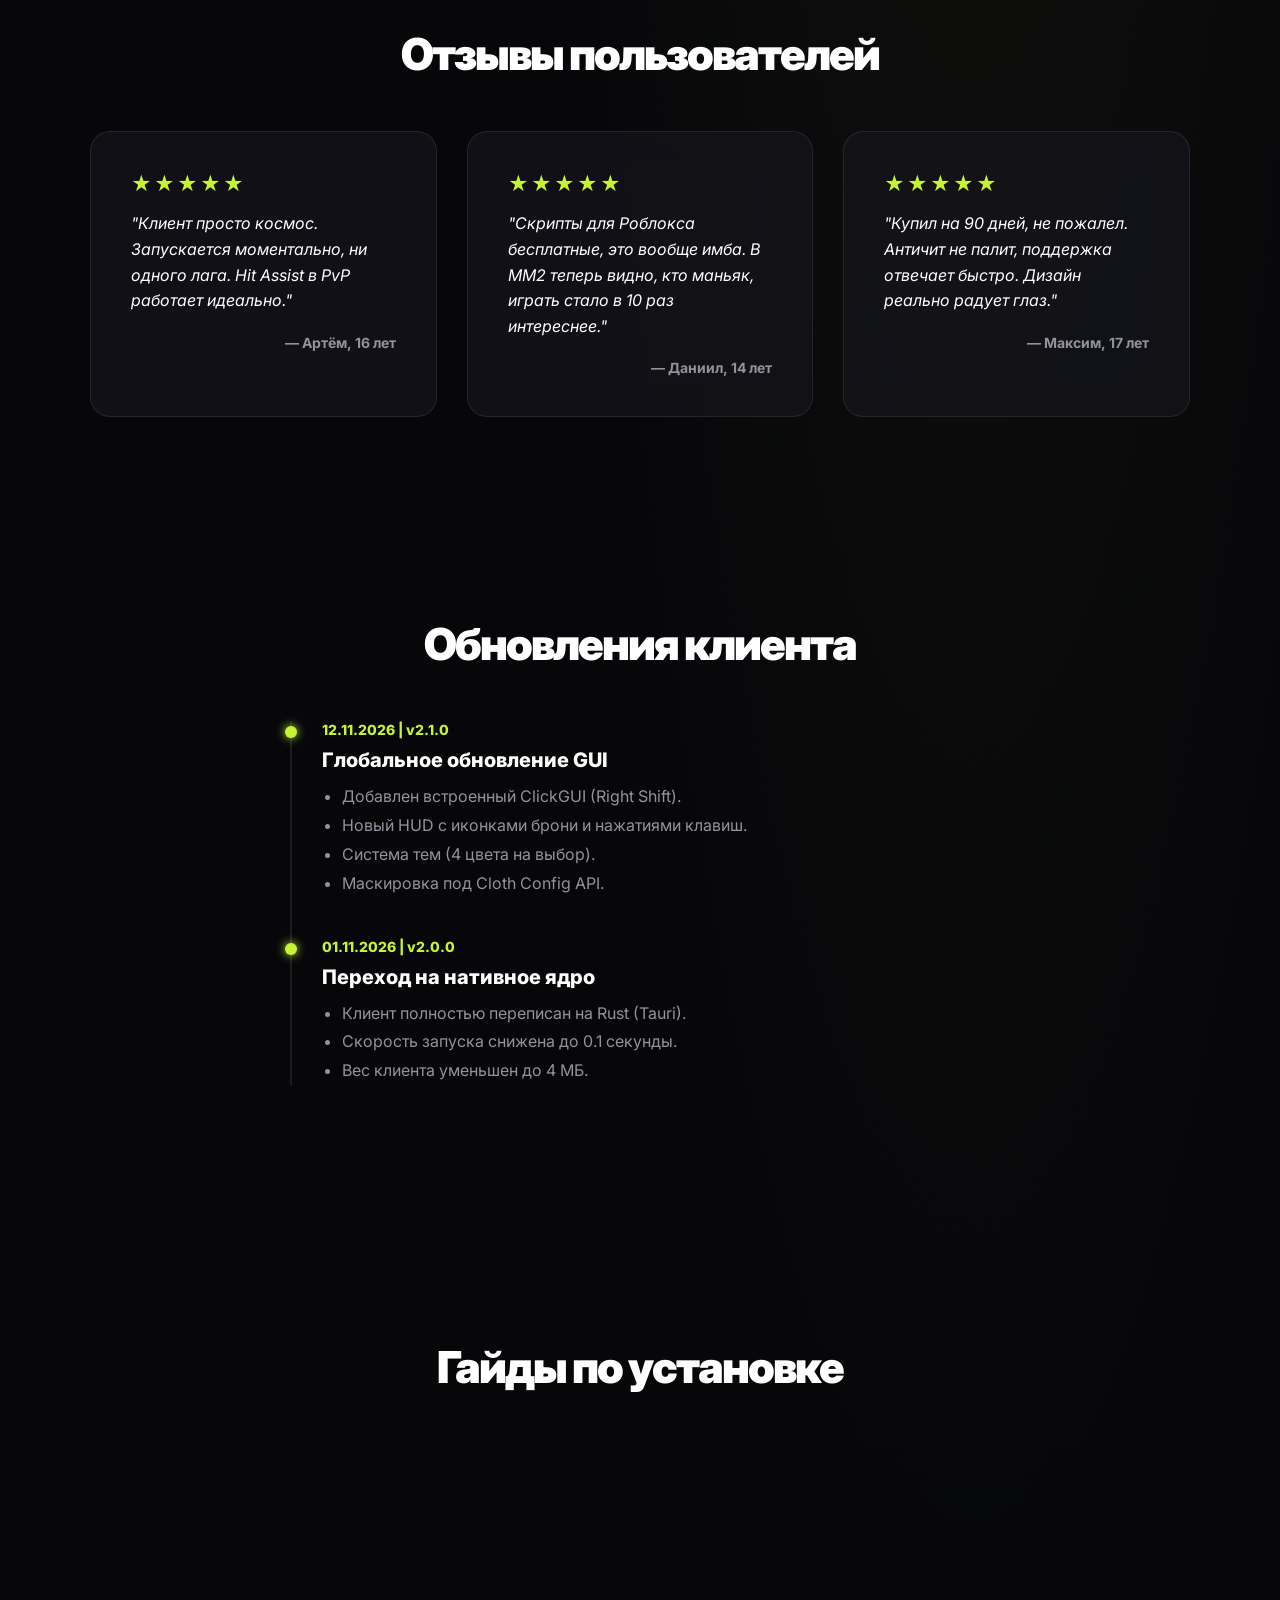
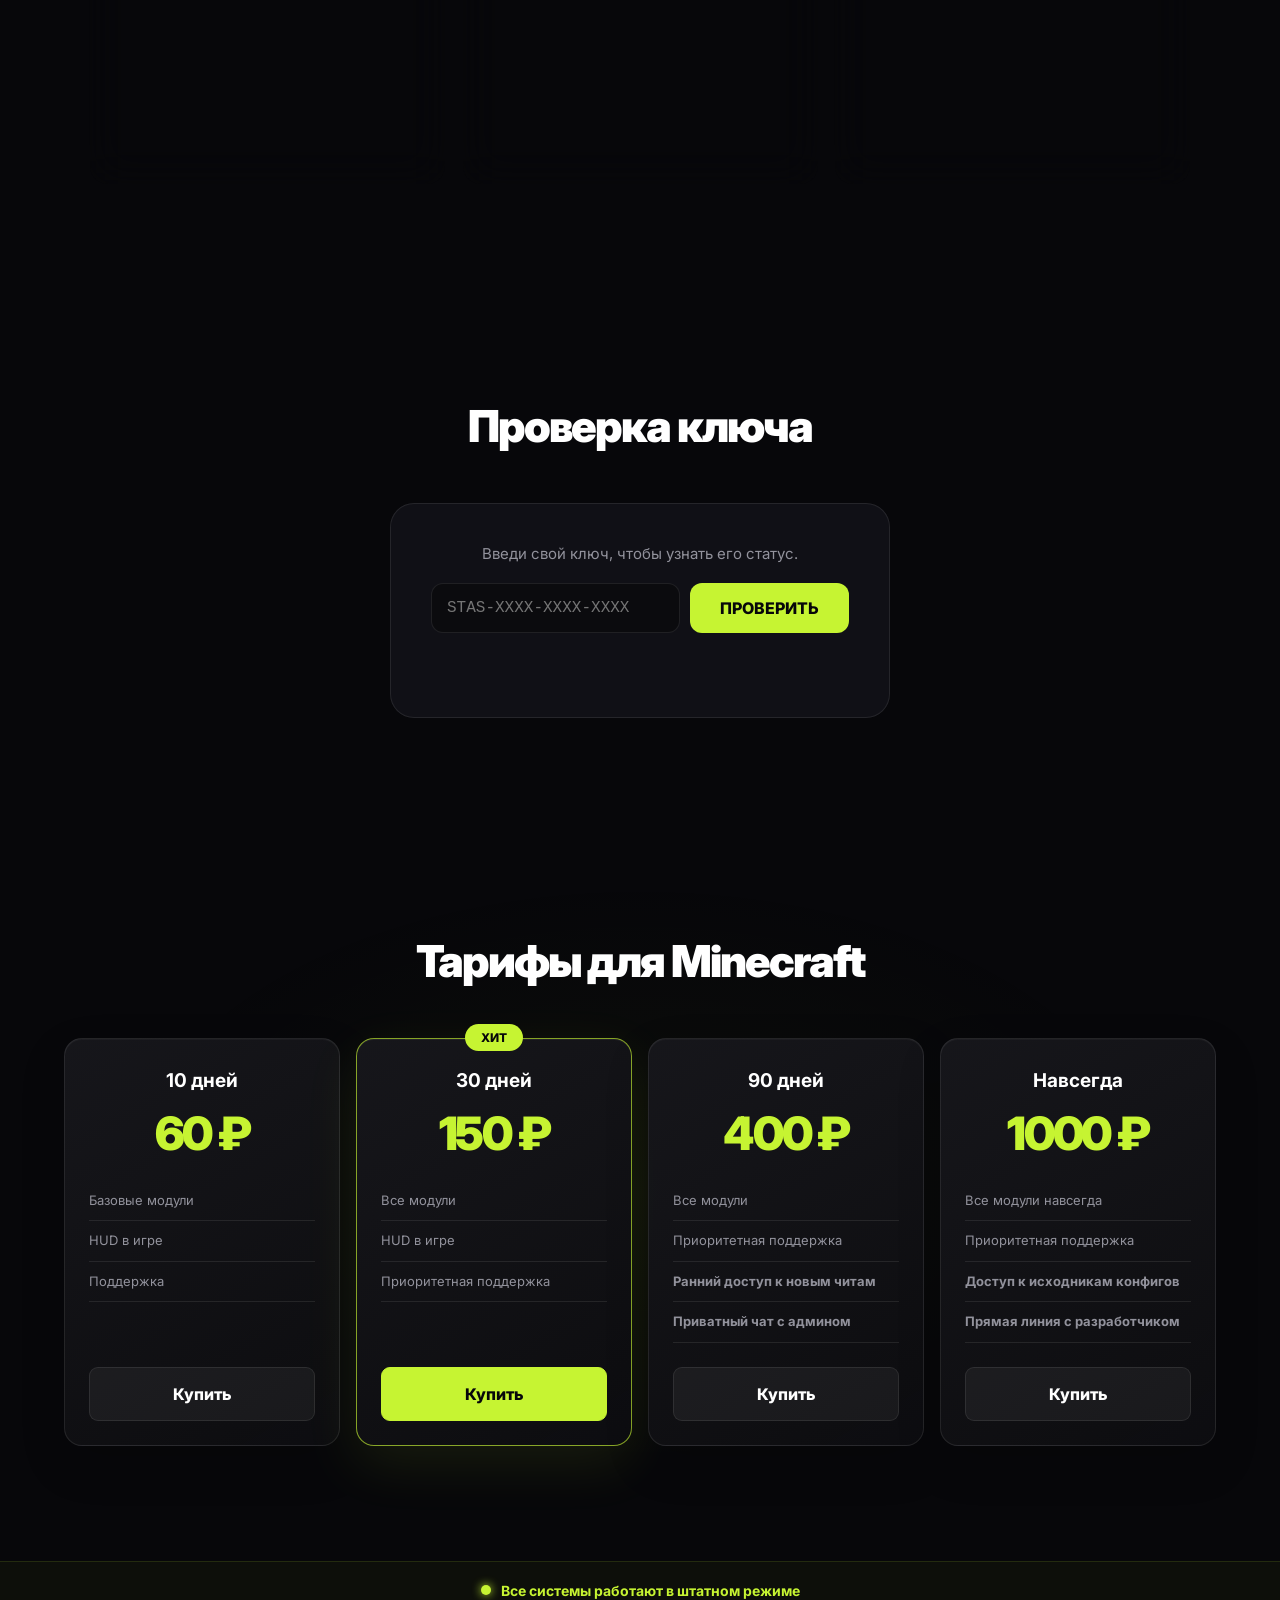
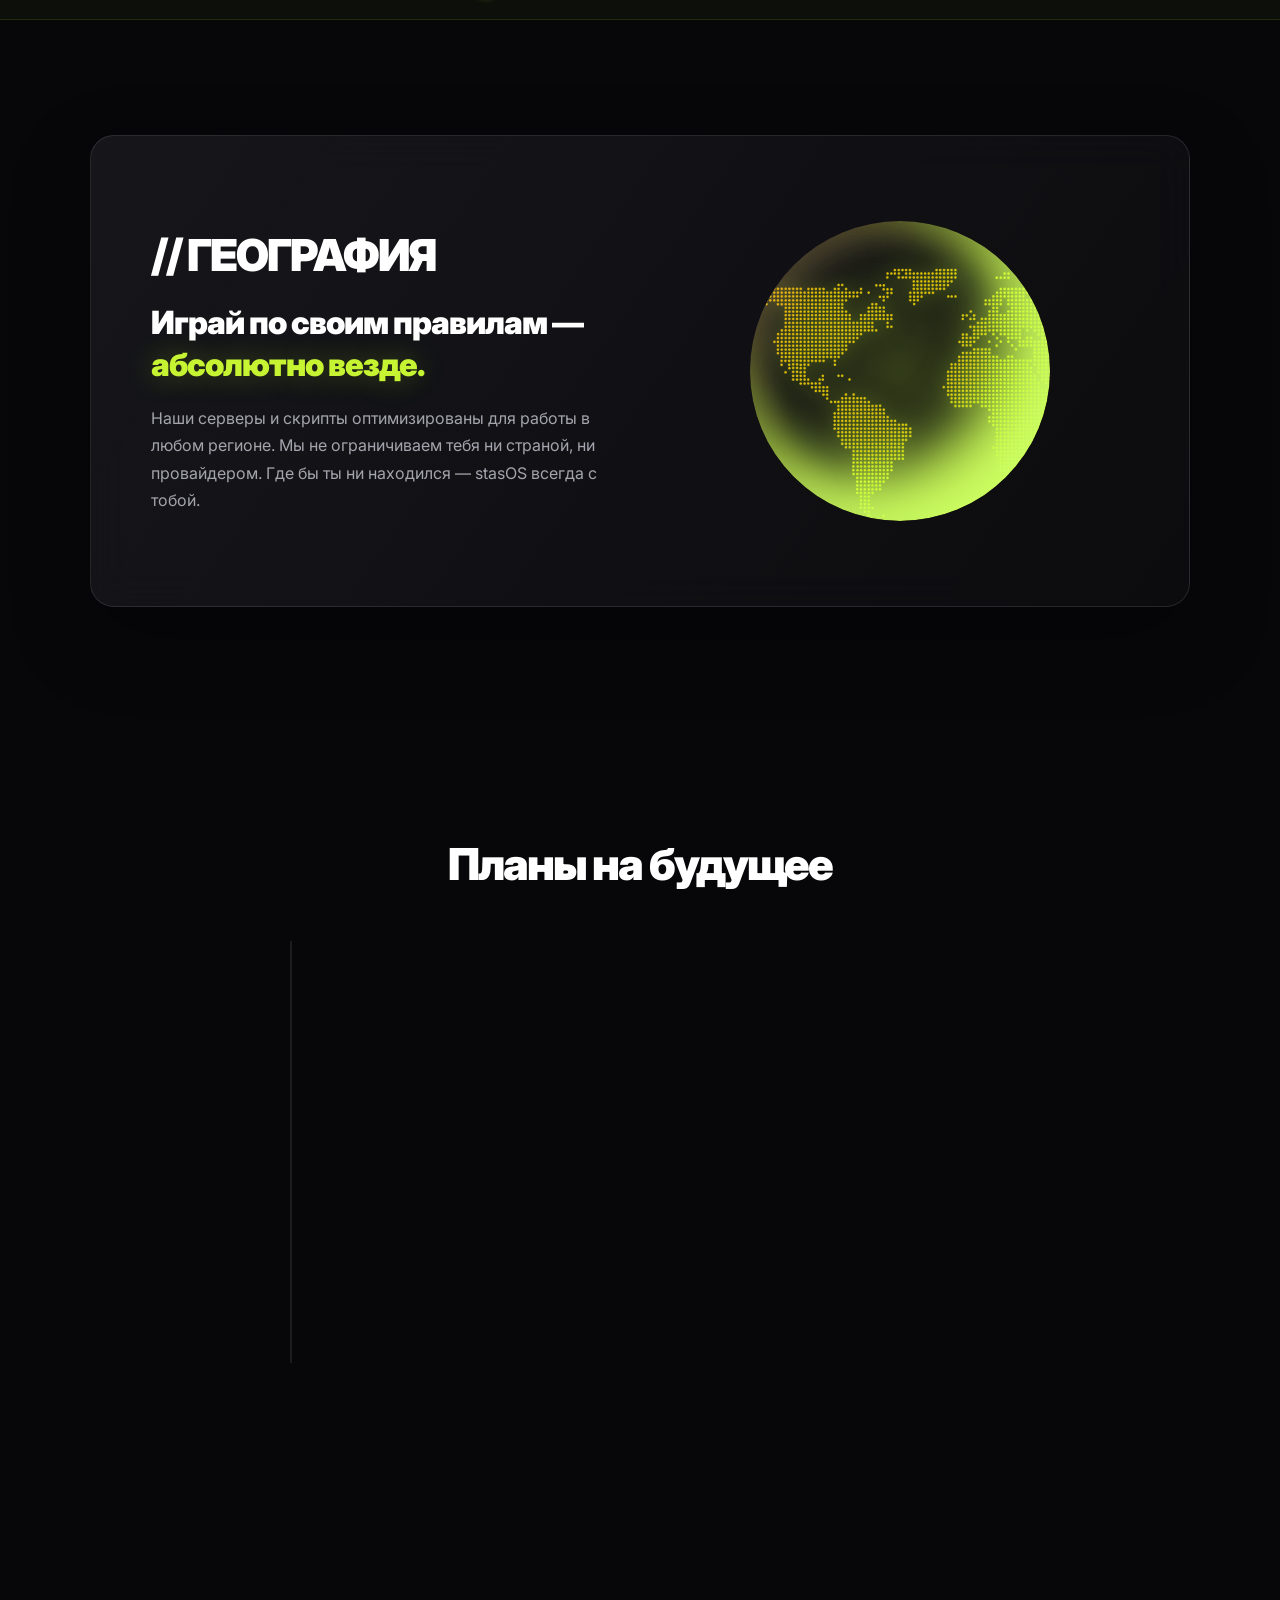
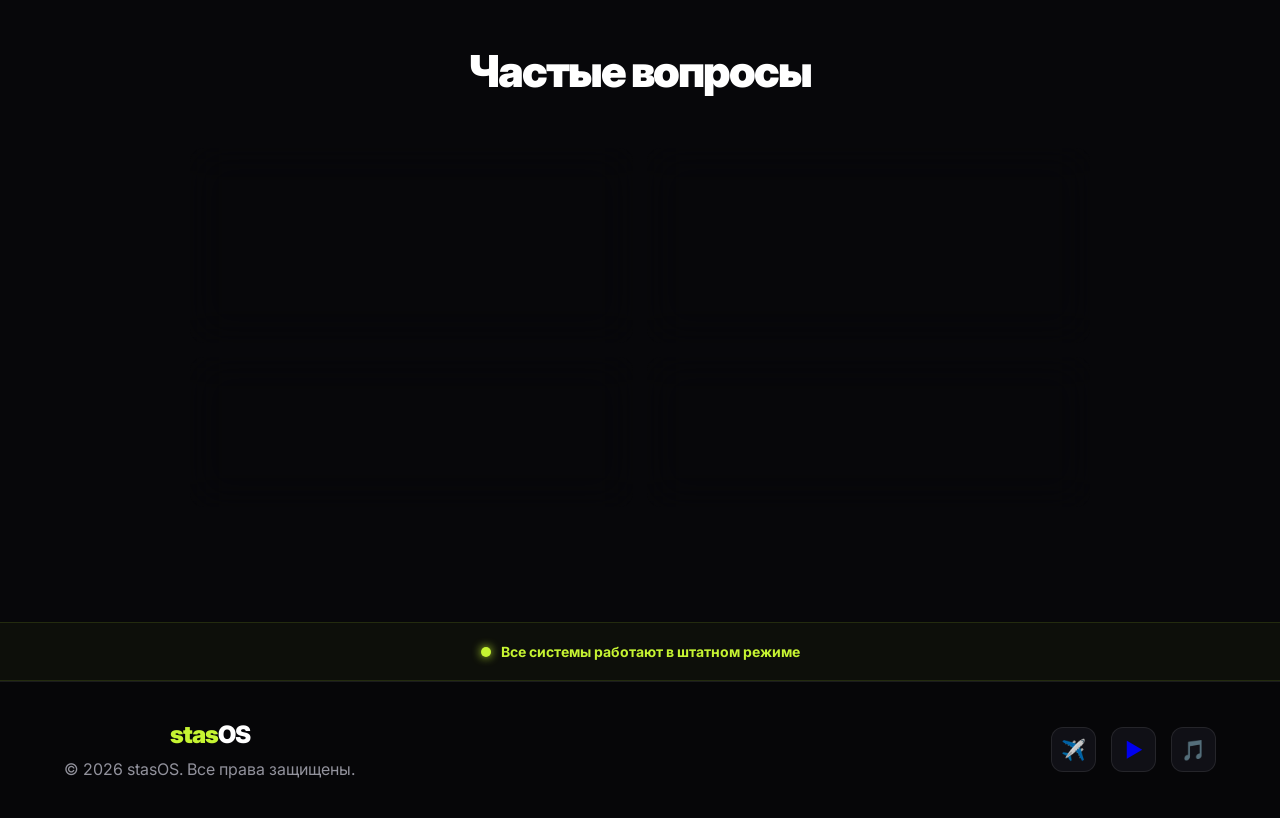
==== commit 6f066125: "Add files via upload" ====
--- a/index.html
+++ b/index.html
@@ -43,8 +43,25 @@
                     <div class="nav-preview">Visuals</div>
                 </div>
                 <div class="main-preview">
-                    <div class="card-preview"></div>
-                    <div class="card-preview"></div>
+                    <div class="preview-toolbar">
+                        <span class="preview-crumb">COMBAT <i>/</i> MODULES</span>
+                        <span class="preview-online"><b></b> READY</span>
+                    </div>
+                    <div class="preview-metrics">
+                        <div><span>ACTIVE</span><strong>03</strong></div>
+                        <div><span>PROFILE</span><strong>PvP</strong></div>
+                        <div><span>VERSION</span><strong>2.1.0</strong></div>
+                    </div>
+                    <div class="card-preview enabled">
+                        <div class="preview-module-copy"><span class="preview-module-icon">01</span><div><strong>Hit Assist</strong><small>Target response</small></div></div>
+                        <span class="preview-toggle"><i></i></span>
+                        <div class="preview-slider"><i></i></div>
+                    </div>
+                    <div class="card-preview">
+                        <div class="preview-module-copy"><span class="preview-module-icon">02</span><div><strong>Velocity</strong><small>Impulse control</small></div></div>
+                        <span class="preview-toggle off"><i></i></span>
+                        <div class="preview-slider muted"><i></i></div>
+                    </div>
                 </div>
             </div>
         </div>
@@ -211,6 +228,61 @@
         </div>
     </section>
 
+    <section id="pricing" class="pricing">
+        <h2 class="section-title">Тарифы для Minecraft</h2>
+        <div class="pricing-grid">
+            <div class="price-card">
+                <h3>10 дней</h3>
+                <div class="price">60 ₽</div>
+                <ul>
+                    <li>Базовые модули</li>
+                    <li>HUD в игре</li>
+                    <li>Поддержка</li>
+                </ul>
+                <a href="https://t.me/stasOS_Cheat_bot" class="btn-buy">Купить</a>
+            </div>
+            <div class="price-card popular">
+                <div class="badge">ХИТ</div>
+                <h3>30 дней</h3>
+                <div class="price">150 ₽</div>
+                <ul>
+                    <li>Все модули</li>
+                    <li>HUD в игре</li>
+                    <li>Приоритетная поддержка</li>
+                </ul>
+                <a href="https://t.me/stasOS_Cheat_bot" class="btn-buy">Купить</a>
+            </div>
+            <div class="price-card">
+                <h3>90 дней</h3>
+                <div class="price">400 ₽</div>
+                <ul>
+                    <li>Все модули</li>
+                    <li>Приоритетная поддержка</li>
+                    <li><b>Ранний доступ к новым читам</b></li>
+                    <li><b>Приватный чат с админом</b></li>
+                </ul>
+                <a href="https://t.me/stasOS_Cheat_bot" class="btn-buy">Купить</a>
+            </div>
+            <div class="price-card">
+                <h3>Навсегда</h3>
+                <div class="price">1000 ₽</div>
+                <ul>
+                    <li>Все модули навсегда</li>
+                    <li>Приоритетная поддержка</li>
+                    <li><b>Доступ к исходникам конфигов</b></li>
+                    <li><b>Прямая линия с разработчиком</b></li>
+                </ul>
+                <a href="https://t.me/stasOS_Cheat_bot" class="btn-buy">Купить</a>
+            </div>
+        </div>
+    </section>
+
+    <!-- SERVER STATUS -->
+    <div class="server-status">
+        <div class="status-dot-pulse"></div>
+        <span>Все системы работают в штатном режиме</span>
+    </div>
+
     <section class="global-section">
         <div class="global-container">
             <div class="global-text">
@@ -283,54 +355,7 @@
         </div>
     </section>
 
-    <section id="pricing" class="pricing">
-        <h2 class="section-title">������ ��� Minecraft</h2>
-        <div class="pricing-grid">
-            <div class="price-card">
-                <h3>10 ����</h3>
-                <div class="price">60 ?</div>
-                <ul>
-                    <li>������� ������</li>
-                    <li>HUD � ����</li>
-                    <li>���������</li>
-                </ul>
-                <a href="https://t.me/stasOS_Cheat_bot" class="btn-buy">������</a>
-            </div>
-            <div class="price-card popular">
-                <div class="badge">���</div>
-                <h3>30 ����</h3>
-                <div class="price">150 ?</div>
-                <ul>
-                    <li>��� ������</li>
-                    <li>HUD � ����</li>
-                    <li>������������ ���������</li>
-                </ul>
-                <a href="https://t.me/stasOS_Cheat_bot" class="btn-buy">������</a>
-            </div>
-            <div class="price-card">
-                <h3>90 ����</h3>
-                <div class="price">400 ?</div>
-                <ul>
-                    <li>��� ������</li>
-                    <li>������������ ���������</li>
-                    <li><b>������ ������ � ����� �����</b></li>
-                    <li><b>��������� ��� � �������</b></li>
-                </ul>
-                <a href="https://t.me/stasOS_Cheat_bot" class="btn-buy">������</a>
-            </div>
-            <div class="price-card">
-                <h3>��������</h3>
-                <div class="price">1000 ?</div>
-                <ul>
-                    <li>��� ������ ��������</li>
-                    <li>������������ ���������</li>
-                    <li><b>������ � ���������� ��������</b></li>
-                    <li><b>������ ����� � �������������</b></li>
-                </ul>
-                <a href="https://t.me/stasOS_Cheat_bot" class="btn-buy">������</a>
-            </div>
-        </div>
-    </section>
+    
 
     <!-- СТАТУС СЕРВЕРОВ -->
     <div class="server-status">
--- a/style.css
+++ b/style.css
@@ -596,3 +596,265 @@
     border-radius: 50%; animation: spin-load 0.8s linear infinite;
 }
 @keyframes spin-load { to { transform: rotate(360deg); } }
+
+/* VISUAL REFRESH: keep the original black, white and lime palette */
+:root {
+    --bg: #07070a;
+    --panel: rgba(22, 22, 28, .72);
+    --border: rgba(255, 255, 255, .085);
+    --text: #fff;
+    --text-dim: #92929c;
+    --accent: #c6f432;
+}
+
+html { scroll-padding-top: 92px; }
+body {
+    background: radial-gradient(ellipse at 76% 14%, rgba(198,244,50,.055), transparent 34%), var(--bg);
+}
+.navbar {
+    height: 76px;
+    padding-inline: clamp(24px, 5vw, 72px);
+    background: rgba(7,7,10,.82);
+    border-bottom-color: rgba(255,255,255,.07);
+}
+.nav-links { gap: clamp(14px, 2vw, 28px); }
+.nav-links a { font-size: 14px; }
+.nav-links a:not(.btn-nav):hover { color: var(--accent); }
+.nav-links a[href="roblox.html"] { color: #ff4757 !important; }
+.btn-nav { padding: 11px 22px; border-radius: 10px; box-shadow: 0 6px 22px rgba(198,244,50,.12); }
+
+.hero {
+    position: relative;
+    isolation: isolate;
+    max-width: 1480px;
+    min-height: 100svh;
+    margin: 0 auto;
+    padding: 142px clamp(24px, 5vw, 76px) 72px;
+    display: grid;
+    grid-template-columns: minmax(0, .92fr) minmax(0, 1.08fr);
+    grid-template-rows: auto auto auto;
+    grid-template-areas: "title preview" "subtitle preview" "buttons preview";
+    column-gap: clamp(34px, 5vw, 76px);
+    align-content: center;
+    justify-items: stretch;
+    text-align: left;
+}
+.hero::before {
+    content: "";
+    position: absolute;
+    z-index: -1;
+    width: 720px;
+    height: 720px;
+    right: -260px;
+    top: 8%;
+    border-radius: 50%;
+    background: radial-gradient(circle, rgba(198,244,50,.09), rgba(198,244,50,.025) 34%, transparent 68%);
+    pointer-events: none;
+}
+.hero-title {
+    grid-area: title;
+    position: relative;
+    max-width: 620px;
+    margin: 0 0 22px;
+    font-size: clamp(48px, 5.15vw, 76px);
+    line-height: .99;
+    letter-spacing: -.065em;
+    text-wrap: balance;
+}
+.hero-title::before {
+    content: "GAME CONTROL / STASOS";
+    display: block;
+    width: fit-content;
+    margin-bottom: 24px;
+    padding: 8px 11px;
+    border: 1px solid rgba(198,244,50,.24);
+    border-radius: 999px;
+    background: rgba(198,244,50,.055);
+    color: var(--accent);
+    font-size: 10px;
+    font-weight: 800;
+    letter-spacing: .18em;
+}
+.hero-title .accent { text-shadow: 0 0 34px rgba(198,244,50,.26); }
+.hero-subtitle {
+    grid-area: subtitle;
+    max-width: 510px;
+    margin: 0 0 30px;
+    font-size: clamp(16px, 1.45vw, 19px);
+    line-height: 1.7;
+}
+.hero-buttons {
+    grid-area: buttons;
+    display: flex;
+    flex-wrap: wrap;
+    gap: 12px;
+    margin: 0;
+}
+.btn-primary, .btn-secondary { padding: 15px 25px; border-radius: 11px; font-size: 14px; }
+.btn-primary { box-shadow: 0 10px 28px rgba(198,244,50,.14); }
+.btn-primary:hover { box-shadow: 0 12px 36px rgba(198,244,50,.3); }
+.btn-secondary { background: rgba(255,255,255,.025); }
+
+.window-preview {
+    grid-area: preview;
+    align-self: center;
+    width: 100%;
+    max-width: 760px;
+    min-width: 0;
+    border: 1px solid rgba(255,255,255,.12);
+    border-radius: 18px;
+    background: linear-gradient(145deg, rgba(24,24,29,.97), rgba(13,13,16,.97));
+    box-shadow: 0 38px 100px rgba(0,0,0,.62), 0 0 70px rgba(198,244,50,.07), inset 0 1px rgba(255,255,255,.05);
+    transform: perspective(1200px) rotateY(-4deg) rotateX(1deg);
+    transition: transform .45s cubic-bezier(.2,.8,.2,1), box-shadow .45s ease;
+    animation: fadeUp 1s ease-out .45s backwards;
+}
+.window-preview:hover {
+    transform: perspective(1200px) rotateY(0) rotateX(0) translateY(-4px);
+    box-shadow: 0 45px 100px rgba(0,0,0,.68), 0 0 86px rgba(198,244,50,.1), inset 0 1px rgba(255,255,255,.06);
+}
+.window-header { height: 48px; padding-inline: 18px; background: rgba(0,0,0,.28); }
+.dots span { width: 8px; height: 8px; background: rgba(255,255,255,.17); }
+.window-title { letter-spacing: .04em; }
+.window-body { height: 352px; }
+.sidebar-preview { width: 154px; padding: 20px 13px; background: rgba(0,0,0,.16); }
+.nav-preview { padding: 11px 12px; margin-bottom: 7px; border: 1px solid transparent; font-size: 12px; }
+.nav-preview.active { border-color: rgba(198,244,50,.13); background: linear-gradient(100deg, rgba(198,244,50,.14), rgba(198,244,50,.045)); }
+.main-preview { min-width: 0; padding: 20px; display: flex; flex-direction: column; gap: 12px; }
+.preview-toolbar { display: flex; align-items: center; justify-content: space-between; gap: 10px; min-height: 18px; }
+.preview-crumb { color: rgba(255,255,255,.75); font-size: 9px; font-weight: 800; letter-spacing: .14em; }
+.preview-crumb i { padding: 0 4px; color: var(--accent); font-style: normal; }
+.preview-online { display: inline-flex; align-items: center; gap: 6px; color: var(--accent); font-size: 8px; font-weight: 800; letter-spacing: .1em; }
+.preview-online b { width: 6px; height: 6px; border-radius: 50%; background: var(--accent); box-shadow: 0 0 9px rgba(198,244,50,.7); }
+.preview-metrics { display: grid; grid-template-columns: repeat(3, 1fr); gap: 8px; }
+.preview-metrics > div { padding: 10px 11px; border: 1px solid rgba(255,255,255,.07); border-radius: 9px; background: rgba(255,255,255,.025); }
+.preview-metrics span, .preview-metrics strong { display: block; }
+.preview-metrics span { margin-bottom: 5px; color: var(--text-dim); font-size: 7px; font-weight: 800; letter-spacing: .12em; }
+.preview-metrics strong { color: var(--text); font-size: 14px; }
+.card-preview {
+    position: relative;
+    display: grid;
+    grid-template-columns: 1fr auto;
+    align-items: center;
+    gap: 8px 12px;
+    height: auto;
+    min-height: 76px;
+    padding: 12px 13px;
+    border: 1px solid rgba(255,255,255,.075);
+    border-radius: 11px;
+    background: rgba(255,255,255,.028);
+}
+.card-preview.enabled { border-color: rgba(198,244,50,.32); background: linear-gradient(110deg, rgba(198,244,50,.09), rgba(255,255,255,.018)); }
+.preview-module-copy { display: flex; align-items: center; gap: 10px; min-width: 0; }
+.preview-module-copy strong, .preview-module-copy small { display: block; }
+.preview-module-copy strong { margin-bottom: 4px; color: rgba(255,255,255,.94); font-size: 11px; }
+.preview-module-copy small { color: var(--text-dim); font-size: 8px; }
+.preview-module-icon { display: grid; width: 28px; height: 28px; place-items: center; border: 1px solid rgba(198,244,50,.2); border-radius: 8px; background: rgba(198,244,50,.08); color: var(--accent); font-size: 8px; font-weight: 900; }
+.preview-toggle { width: 30px; height: 17px; padding: 2px; border-radius: 20px; background: var(--accent); }
+.preview-toggle i { display: block; width: 13px; height: 13px; margin-left: auto; border-radius: 50%; background: #10110c; }
+.preview-toggle.off { background: rgba(255,255,255,.13); }
+.preview-toggle.off i { margin-left: 0; background: rgba(255,255,255,.7); }
+.preview-slider { grid-column: 1 / -1; height: 3px; border-radius: 4px; background: rgba(255,255,255,.09); }
+.preview-slider i { display: block; width: 66%; height: 100%; border-radius: inherit; background: var(--accent); box-shadow: 0 0 10px rgba(198,244,50,.45); }
+.preview-slider.muted i { width: 36%; background: rgba(255,255,255,.3); box-shadow: none; }
+
+.section-title { margin-bottom: clamp(30px, 4vw, 50px); font-size: clamp(30px, 4vw, 44px); letter-spacing: -.045em; }
+.about, .features, .guides, .faq, .roadmap, .global-section { padding-block: clamp(72px, 9vw, 120px); }
+.features-grid, .guides-grid { max-width: 1240px; gap: 18px; }
+.feature-card, .guide-card, .faq-item, .stat-item {
+    border-color: rgba(255,255,255,.085);
+    background: linear-gradient(145deg, rgba(24,24,29,.82), rgba(14,14,17,.76));
+    box-shadow: inset 0 1px rgba(255,255,255,.035), 0 16px 40px rgba(0,0,0,.16);
+}
+.feature-card, .guide-card { border-radius: 18px; padding: clamp(24px, 3vw, 36px); }
+.feature-card:hover, .guide-card:hover, .faq-item:hover, .stat-item:hover { transform: translateY(-5px); border-color: rgba(198,244,50,.32); box-shadow: 0 22px 50px rgba(0,0,0,.28), 0 0 28px rgba(198,244,50,.045); }
+.feature-card .icon, .guide-icon { display: grid; width: 48px; height: 48px; place-items: center; margin-bottom: 22px; border: 1px solid rgba(198,244,50,.16); border-radius: 14px; background: rgba(198,244,50,.07); font-size: 24px; }
+.feature-card h3, .guide-card h3 { font-size: 19px; letter-spacing: -.025em; }
+.feature-card p, .guide-card p, .about-text p, .faq-item p, .global-desc { color: #a4a4ad; }
+.stat-item { border-radius: 16px; padding: 24px 18px; }
+.stat-num { font-size: clamp(28px, 3vw, 36px); letter-spacing: -.04em; }
+.global-container { border-color: rgba(255,255,255,.1); background: linear-gradient(125deg, rgba(24,24,29,.92), rgba(13,13,16,.82)); box-shadow: 0 30px 80px rgba(0,0,0,.3); }
+.faq-grid { gap: 14px; }
+.faq-item { border-radius: 14px; padding: 25px; }
+.pricing { padding: clamp(72px, 9vw, 120px) clamp(24px, 5vw, 72px); background: radial-gradient(ellipse at center, rgba(198,244,50,.035), transparent 60%); }
+.pricing-grid { max-width: 1240px; grid-template-columns: repeat(auto-fit, minmax(225px, 1fr)); gap: 16px; }
+.price-card { display: flex; flex-direction: column; min-height: 350px; border-color: rgba(255,255,255,.09); border-radius: 18px; padding: 30px 24px 24px; background: linear-gradient(150deg, rgba(24,24,29,.92), rgba(14,14,17,.9)); box-shadow: inset 0 1px rgba(255,255,255,.035), 0 18px 45px rgba(0,0,0,.16); }
+.price-card:hover { transform: translateY(-6px); border-color: rgba(198,244,50,.3); box-shadow: 0 24px 52px rgba(0,0,0,.28); }
+.price-card.popular { border-color: rgba(198,244,50,.65); box-shadow: 0 18px 55px rgba(198,244,50,.09), inset 0 1px rgba(255,255,255,.06); }
+.price-card h3 { margin-bottom: 13px; font-size: 19px; }
+.price { margin-bottom: 20px; font-size: clamp(36px, 4vw, 46px); letter-spacing: -.05em; }
+.price-card ul { flex: 1; margin-bottom: 24px; }
+.price-card li { padding: 10px 0; font-size: 13px; line-height: 1.5; }
+.btn-buy { border-radius: 9px; }
+.changelog-container { max-width: 900px; margin: 0 auto; }
+.server-status { border-color: rgba(198,244,50,.12); background: rgba(198,244,50,.035); }
+footer { padding: 38px clamp(24px, 5vw, 72px); background: rgba(0,0,0,.14); }
+.support-widget { bottom: 24px; left: 24px; border: 1px solid rgba(255,255,255,.18); box-shadow: 0 12px 35px rgba(198,244,50,.22); }
+
+:focus-visible { outline: 2px solid var(--accent); outline-offset: 4px; }
+@media (max-width: 1050px) {
+    .navbar { padding-inline: 28px; }
+    .nav-links { gap: 14px; }
+    .nav-links a { font-size: 12px; }
+    .hero { column-gap: 30px; }
+    .hero-title { font-size: clamp(44px, 5vw, 62px); }
+    .window-body { height: 326px; }
+    .sidebar-preview { width: 130px; }
+    .main-preview { padding: 15px; }
+}
+@media (max-width: 900px) {
+    .navbar { height: auto; min-height: 72px; flex-direction: column; align-items: flex-start; gap: 10px; padding: 14px 24px 11px; }
+    .nav-links { width: 100%; overflow-x: auto; gap: 18px; padding-bottom: 3px; scrollbar-width: none; }
+    .nav-links::-webkit-scrollbar { display: none; }
+    .nav-links a { flex: 0 0 auto; font-size: 12px; }
+    .hero { min-height: 0; padding: 156px 28px 74px; grid-template-columns: 1fr; grid-template-areas: "title" "subtitle" "buttons" "preview"; gap: 0; }
+    .hero-title { max-width: 720px; font-size: clamp(46px, 9vw, 72px); }
+    .hero-subtitle { max-width: 620px; margin-bottom: 25px; }
+    .hero-buttons { margin-bottom: 34px; }
+    .window-preview { max-width: 760px; justify-self: center; transform: none; }
+    .window-preview:hover { transform: translateY(-3px); }
+    .about-container { gap: 36px; }
+    .about-stats { max-width: 560px; }
+    .global-container { gap: 32px; padding: 38px; }
+}
+@media (max-width: 620px) {
+    .navbar { padding-inline: 18px; }
+    .logo { font-size: 21px; }
+    .nav-links { gap: 15px; }
+    .nav-links a { font-size: 11px; }
+    .nav-links .btn-nav { padding: 8px 14px; }
+    .hero { padding: 145px 20px 58px; }
+    .hero-title { font-size: clamp(40px, 12vw, 58px); }
+    .hero-title::before { margin-bottom: 20px; font-size: 9px; }
+    .hero-subtitle { font-size: 15px; }
+    .hero-buttons { gap: 9px; }
+    .hero-buttons a { flex: 1 1 160px; padding: 14px 12px; text-align: center; font-size: 12px; }
+    .window-header { height: 42px; }
+    .window-body { height: 290px; }
+    .sidebar-preview { width: 102px; padding: 15px 8px; }
+    .nav-preview { padding: 9px 7px; font-size: 10px; }
+    .main-preview { gap: 8px; padding: 12px 9px; }
+    .preview-metrics { gap: 5px; }
+    .preview-metrics > div { padding: 8px 6px; }
+    .preview-metrics strong { font-size: 12px; }
+    .card-preview { min-height: 72px; padding: 9px; }
+    .preview-module-copy { gap: 7px; }
+    .preview-module-copy small { font-size: 7px; }
+    .preview-module-icon { width: 24px; height: 24px; }
+    .section-title { font-size: 31px; }
+    .about, .features, .guides, .faq, .roadmap, .global-section { padding-inline: 20px; }
+    .about-stats { gap: 10px; }
+    .stat-item { padding: 18px 10px; }
+    .stat-desc { font-size: 11px; }
+    .global-container { padding: 25px 20px; }
+    .global-answer { font-size: 25px; }
+    .pricing { padding-inline: 20px; }
+    .pricing-grid { grid-template-columns: 1fr; gap: 14px; }
+    .price-card { min-height: 0; }
+    .faq-grid { gap: 10px; }
+    .faq-item { padding: 20px; }
+    footer { padding: 30px 20px; }
+}
+@media (prefers-reduced-motion: reduce) {
+    *, *::before, *::after { animation-duration: .01ms !important; animation-iteration-count: 1 !important; scroll-behavior: auto !important; transition-duration: .01ms !important; }
+}
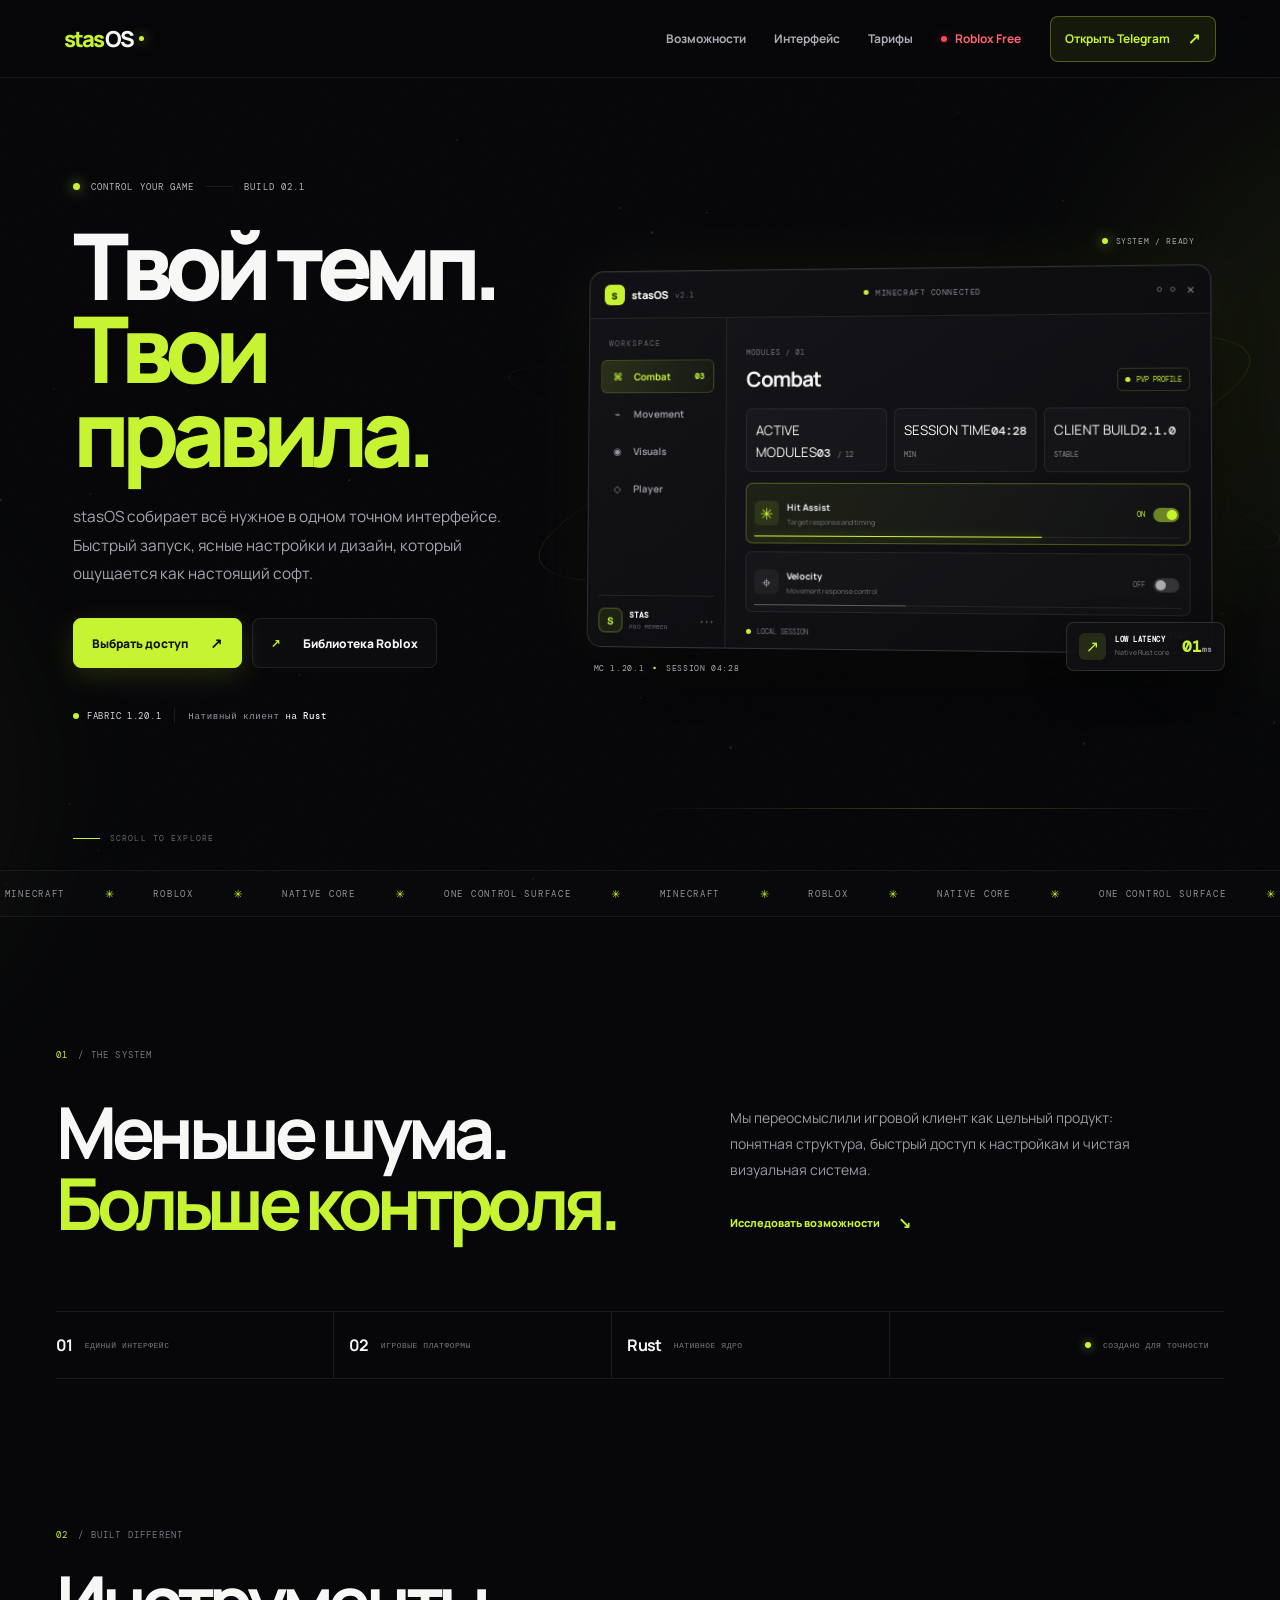
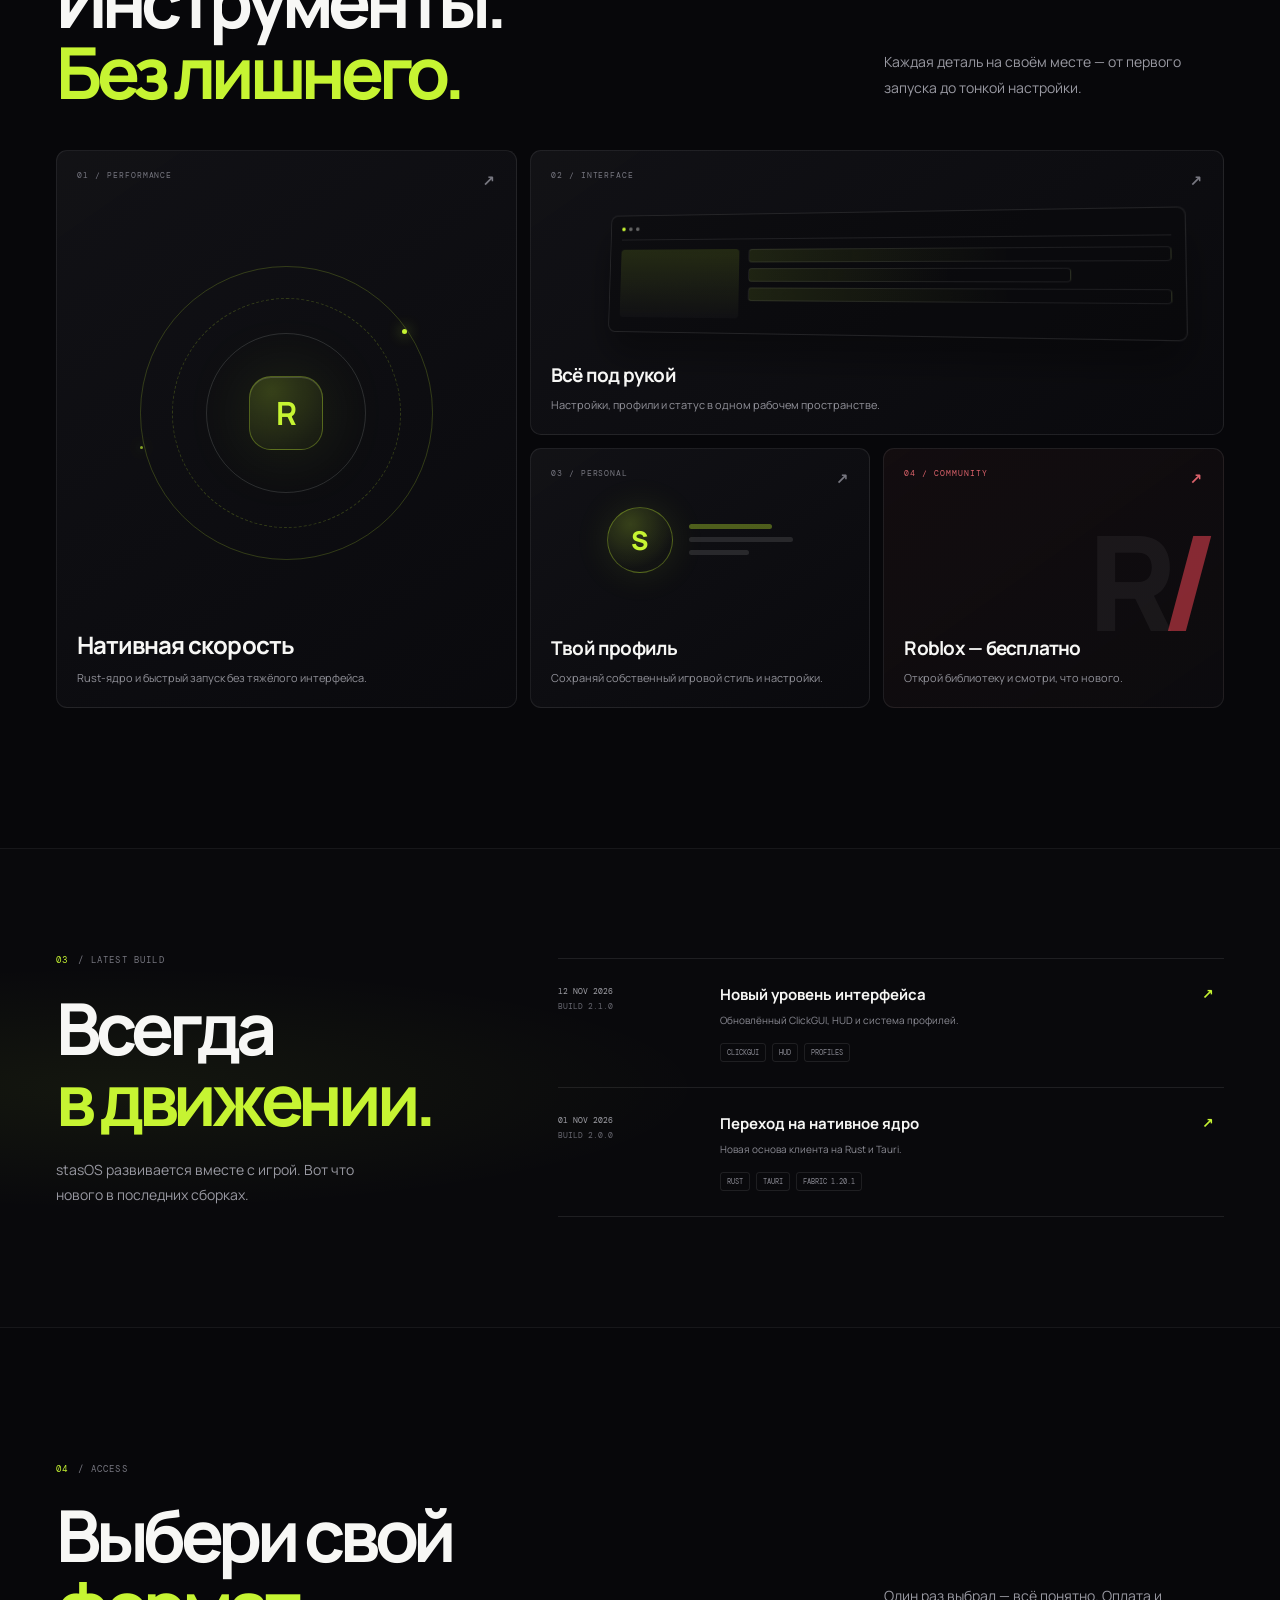
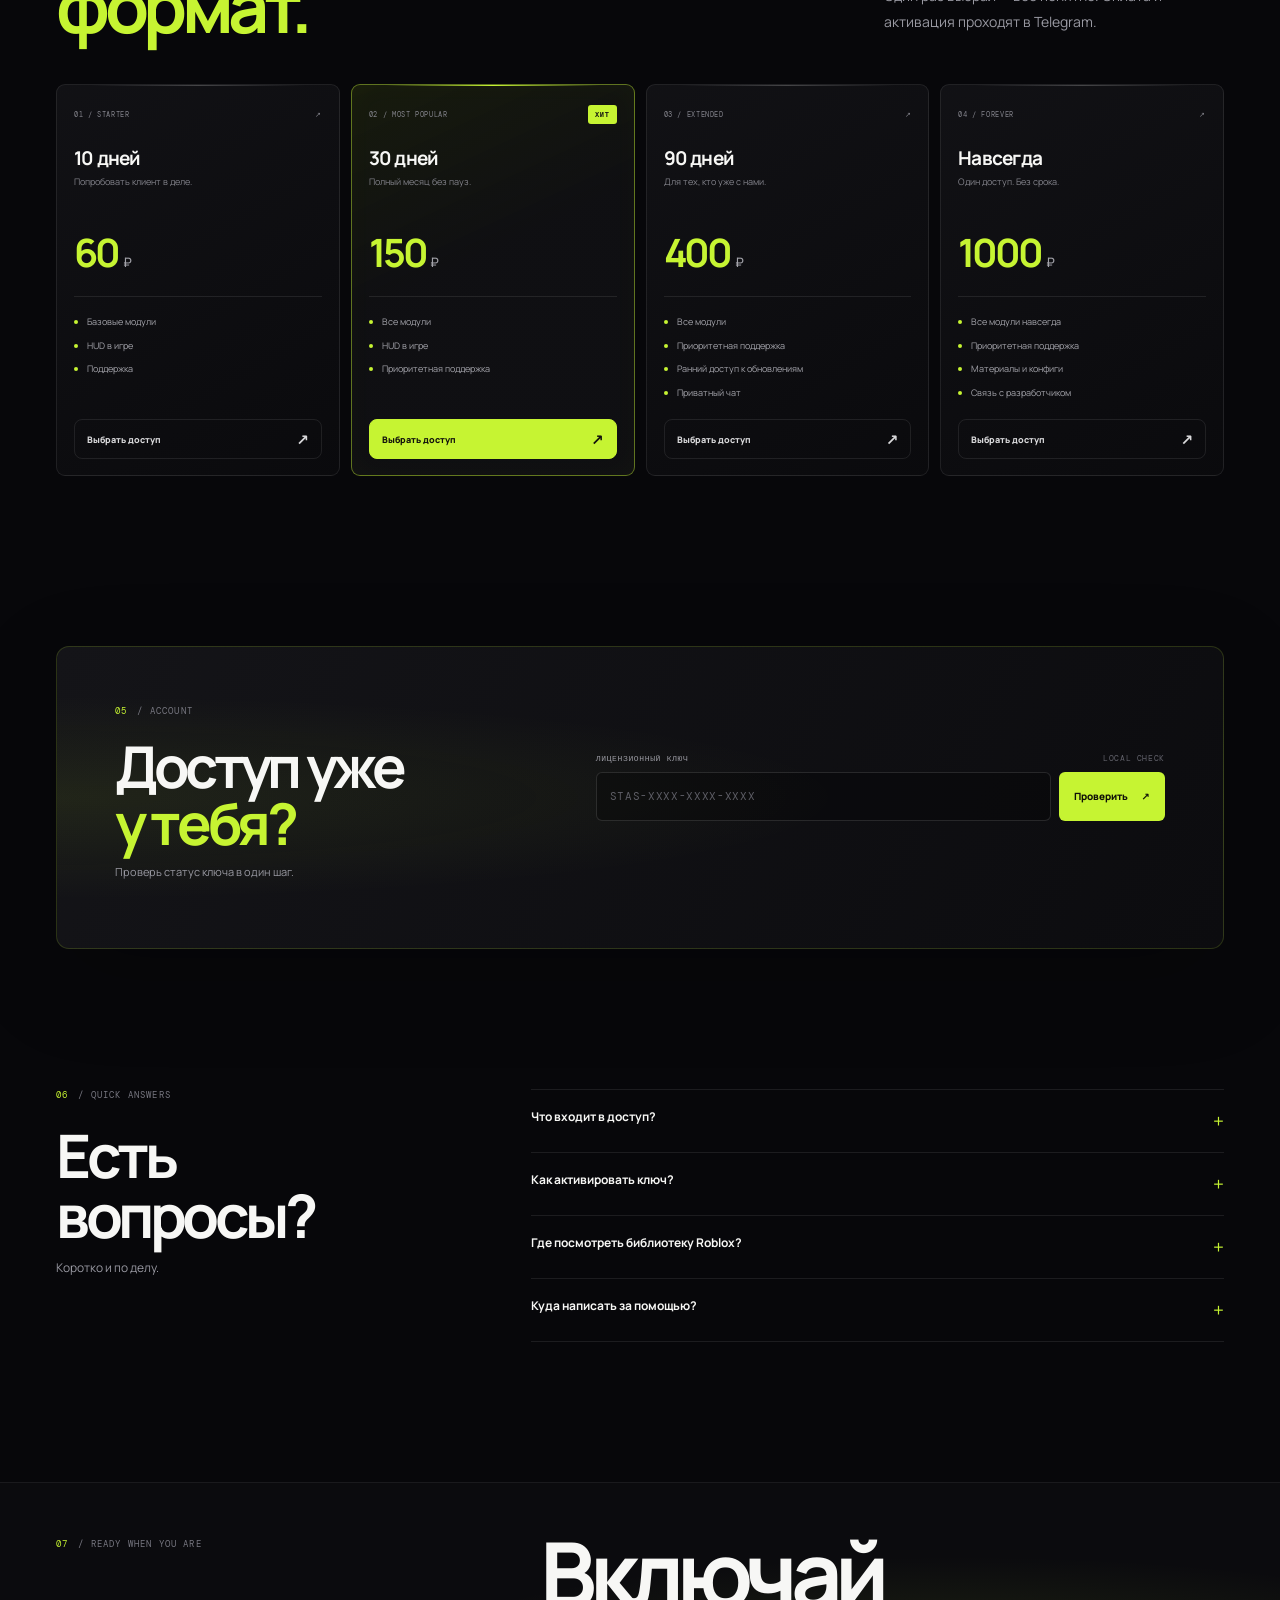
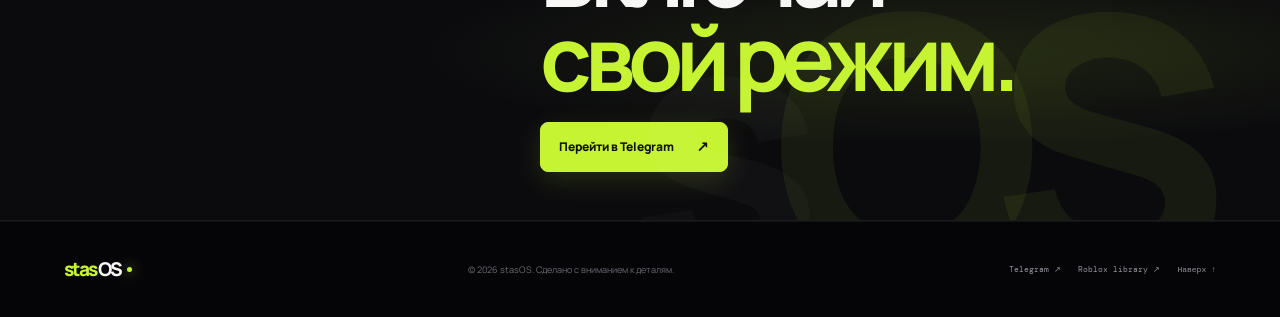
==== commit 2a936c1b: "Add files via upload" ====
--- a/index.html
+++ b/index.html
@@ -1,391 +1,89 @@
-<!DOCTYPE html>
+<!doctype html>
 <html lang="ru">
 <head>
-    <meta charset="UTF-8" />
-    <meta name="viewport" content="width=device-width, initial-scale=1.0" />
-    <title>stasOS — Клиенты для Minecraft и Roblox</title>
-    <link rel="stylesheet" href="style.css" />
-    <link href="https://fonts.googleapis.com/css2?family=Inter:wght@400;600;800;900&display=swap" rel="stylesheet">
+  <meta charset="utf-8">
+  <meta name="viewport" content="width=device-width, initial-scale=1">
+  <meta name="theme-color" content="#07070a">
+  <meta name="description" content="stasOS — игровой клиент для Minecraft и бесплатная библиотека Roblox.">
+  <title>stasOS — игровой клиент нового уровня</title>
+  <link rel="preconnect" href="https://fonts.googleapis.com">
+  <link rel="preconnect" href="https://fonts.gstatic.com" crossorigin>
+  <link href="https://fonts.googleapis.com/css2?family=DM+Mono:wght@400;500&family=Manrope:wght@400;500;600;700;800&display=swap" rel="stylesheet">
+  <link rel="stylesheet" href="style.css">
+  <script src="script.js" defer></script>
 </head>
 <body>
-    <canvas id="bg-particles"></canvas>
-
-    <nav class="navbar">
-        <div class="logo"><span>stas</span>OS</div>
-        <div class="nav-links">
-            <a href="#about">О проекте</a>
-            <a href="#features">Функции</a>
-            <a href="#changelog">Обновления</a>
-            <a href="#roadmap">Планы</a>
-            <a href="roblox.html" style="color: #ff4757; font-weight: 800;">🔥 Roblox (Free)</a>
-            <a href="#pricing">Цены</a>
-            <a href="https://t.me/stasOS_Cheat_bot" class="btn-nav">Купить</a>
+  <canvas id="bg-particles" aria-hidden="true"></canvas><div class="ambient ambient-one" aria-hidden="true"></div><div class="ambient ambient-two" aria-hidden="true"></div><div class="noise" aria-hidden="true"></div>
+  <a class="skip-link" href="#main">Перейти к содержимому</a>
+  <nav class="navbar" aria-label="Основная навигация">
+    <a class="logo" href="#top" aria-label="stasOS — на главную"><span>stas</span>OS<i></i></a>
+    <button class="menu-toggle" id="menu-toggle" aria-label="Открыть меню" aria-expanded="false" aria-controls="nav-links"><span></span><span></span></button>
+    <div class="nav-links" id="nav-links">
+      <a href="#features">Возможности</a><a href="#showcase">Интерфейс</a><a href="#pricing">Тарифы</a>
+      <a href="roblox.html" class="nav-roblox"><i></i> Roblox Free</a><a href="https://t.me/stasOS_Cheat_bot" class="nav-cta">Открыть Telegram <span>↗</span></a>
+    </div>
+  </nav>
+  <main id="main">
+    <header class="hero" id="top">
+      <div class="hero-copy">
+        <div class="eyebrow reveal"><i></i> CONTROL YOUR GAME <b></b> BUILD 02.1</div>
+        <h1 class="hero-title reveal">Твой темп.<br><span>Твои правила.</span></h1>
+        <p class="hero-lede reveal">stasOS собирает всё нужное в одном точном интерфейсе. Быстрый запуск, ясные настройки и дизайн, который ощущается как настоящий софт.</p>
+        <div class="hero-actions reveal"><a class="button button-primary" href="#pricing">Выбрать доступ <span>↗</span></a><a class="button button-quiet" href="roblox.html"><b>↗</b> Библиотека Roblox</a></div>
+        <div class="hero-proof reveal"><span class="proof-mark"><i></i> FABRIC 1.20.1</span><span class="proof-divider"></span><span>Нативный клиент <b>на Rust</b></span></div>
+      </div>
+      <div class="hero-visual reveal" id="showcase">
+        <div class="visual-orbit orbit-a"></div><div class="visual-orbit orbit-b"></div>
+        <div class="visual-label label-top"><i></i> SYSTEM / READY</div><div class="visual-label label-bottom">MC 1.20.1 <b>•</b> SESSION 04:28</div>
+        <div class="client-window">
+          <div class="client-topbar"><div class="client-brand"><b>s</b> stasOS <small>v2.1</small></div><div class="client-top-center"><i></i> MINECRAFT CONNECTED</div><div class="window-actions"><i></i><i></i><b>×</b></div></div>
+          <div class="client-body">
+            <aside class="client-sidebar"><div class="sidebar-caption">WORKSPACE</div><div class="client-nav active"><span>⌘</span> Combat <b>03</b></div><div class="client-nav"><span>⌁</span> Movement</div><div class="client-nav"><span>◉</span> Visuals</div><div class="client-nav"><span>◇</span> Player</div><div class="sidebar-profile"><i>S</i><span><b>STAS</b><small>PRO MEMBER</small></span><em>•••</em></div></aside>
+            <div class="client-content">
+              <div class="client-content-head"><div><small>MODULES / 01</small><h2>Combat</h2></div><span class="profile-chip"><i></i> PVP PROFILE</span></div>
+              <div class="client-metrics"><div><small>ACTIVE MODULES</small><strong>03 <i>/ 12</i></strong></div><div><small>SESSION TIME</small><strong>04:28 <i>MIN</i></strong></div><div><small>CLIENT BUILD</small><strong>2.1.0 <i>STABLE</i></strong></div></div>
+              <div class="module-row is-enabled"><i class="module-icon">✳</i><span class="module-info"><b>Hit Assist</b><small>Target response and timing</small></span><span class="module-status">ON</span><span class="module-switch on"><i></i></span><span class="module-meter"><i style="--meter:68%"></i></span></div>
+              <div class="module-row"><i class="module-icon">⌖</i><span class="module-info"><b>Velocity</b><small>Movement response control</small></span><span class="module-status muted">OFF</span><span class="module-switch"><i></i></span><span class="module-meter"><i style="--meter:36%"></i></span></div>
+              <div class="client-footer"><span><i></i> LOCAL SESSION</span><span>SHIFT <b>+</b> RIGHT</span></div>
+            </div>
+          </div>
         </div>
-    </nav>
-
-    <header class="hero">
-        <h1 class="hero-title">Клиенты, которые <br><span class="accent">меняют правила</span></h1>
-        <p class="hero-subtitle">Премиальные инструменты для Minecraft и Roblox. Нативная скорость, безопасность и дизайн, который приятно ощущать.</p>
-        <div class="hero-buttons">
-            <a href="https://t.me/stasOS_Cheat_bot" class="btn-primary">Купить для MC</a>
-            <a href="roblox.html" class="btn-secondary">Скрипты для Roblox</a>
-        </div>
-
-        <div class="window-preview">
-            <div class="window-header">
-                <div class="dots"><span></span><span></span><span></span></div>
-                <div class="window-title">stasOS v2.1.0</div>
-            </div>
-            <div class="window-body">
-                <div class="sidebar-preview">
-                    <div class="nav-preview active">Combat</div>
-                    <div class="nav-preview">Movement</div>
-                    <div class="nav-preview">Visuals</div>
-                </div>
-                <div class="main-preview">
-                    <div class="preview-toolbar">
-                        <span class="preview-crumb">COMBAT <i>/</i> MODULES</span>
-                        <span class="preview-online"><b></b> READY</span>
-                    </div>
-                    <div class="preview-metrics">
-                        <div><span>ACTIVE</span><strong>03</strong></div>
-                        <div><span>PROFILE</span><strong>PvP</strong></div>
-                        <div><span>VERSION</span><strong>2.1.0</strong></div>
-                    </div>
-                    <div class="card-preview enabled">
-                        <div class="preview-module-copy"><span class="preview-module-icon">01</span><div><strong>Hit Assist</strong><small>Target response</small></div></div>
-                        <span class="preview-toggle"><i></i></span>
-                        <div class="preview-slider"><i></i></div>
-                    </div>
-                    <div class="card-preview">
-                        <div class="preview-module-copy"><span class="preview-module-icon">02</span><div><strong>Velocity</strong><small>Impulse control</small></div></div>
-                        <span class="preview-toggle off"><i></i></span>
-                        <div class="preview-slider muted"><i></i></div>
-                    </div>
-                </div>
-            </div>
-        </div>
+        <div class="float-card"><i>↗</i><span><b>LOW LATENCY</b><small>Native Rust core</small></span><strong>01<small>ms</small></strong></div>
+      </div>
+      <div class="hero-scroll"><i></i> SCROLL TO EXPLORE</div>
     </header>
 
-    <section id="about" class="about">
-        <div class="about-container">
-            <div class="about-text">
-                <h2 class="section-title" style="text-align: left; margin-bottom: 20px;">// О ПРОЕКТЕ</h2>
-                <p><b>stasOS</b> — это независимая студия, созданная энтузиастом. Мы разрабатываем качественные и безопасные клиенты для самых популярных игр: <b>Minecraft</b> и <b>Roblox</b>.</p>
-                <p>Мы не стоим на месте. Наша цель — дать игрокам максимум возможностей за минимальную цену. Для Minecraft у нас есть мощный нативный клиент, а для Roblox — база абсолютно бесплатных скриптов.</p>
-                <p>В будущем мы планируем расширяться на новые игры и платформы. Никаких скрытых платежей и сбора данных. Только чистый код и уважение к пользователям.</p>
-            </div>
-            <div class="about-stats">
-                <div class="stat-item">
-                    <div class="stat-num">100%</div>
-                    <div class="stat-desc">Ручная разработка</div>
-                </div>
-                <div class="stat-item">
-                    <div class="stat-num">24/7</div>
-                    <div class="stat-desc">Поддержка серверов</div>
-                </div>
-                <div class="stat-item">
-                    <div class="stat-num">2</div>
-                    <div class="stat-desc">Поддерживаемые игры</div>
-                </div>
-                <div class="stat-item">
-                    <div class="stat-num">RUST</div>
-                    <div class="stat-desc">Нативное ядро</div>
-                </div>
-            </div>
-        </div>
+    <div class="ticker"><div class="ticker-track" aria-hidden="true"><span>MINECRAFT</span><i>✳</i><span>ROBLOX</span><i>✳</i><span>NATIVE CORE</span><i>✳</i><span>ONE CONTROL SURFACE</span><i>✳</i><span>MINECRAFT</span><i>✳</i><span>ROBLOX</span><i>✳</i><span>NATIVE CORE</span><i>✳</i><span>ONE CONTROL SURFACE</span><i>✳</i></div></div>
+
+    <section class="intro-section section-wrap" id="about"><div class="section-index reveal"><span>01</span> / THE SYSTEM</div><div class="intro-grid"><h2 class="display-title reveal">Меньше шума.<br><span>Больше контроля.</span></h2><div class="intro-copy reveal"><p>Мы переосмыслили игровой клиент как цельный продукт: понятная структура, быстрый доступ к настройкам и чистая визуальная система.</p><a class="text-link" href="#features">Исследовать возможности <span>↘</span></a></div></div><div class="stats-strip reveal"><div><strong>01</strong><span>ЕДИНЫЙ ИНТЕРФЕЙС</span></div><div><strong>02</strong><span>ИГРОВЫЕ ПЛАТФОРМЫ</span></div><div><strong>Rust</strong><span>НАТИВНОЕ ЯДРО</span></div><div class="stats-live"><i></i><span>СОЗДАНО ДЛЯ ТОЧНОСТИ</span></div></div></section>
+
+    <section class="features-section section-wrap" id="features"><div class="section-heading reveal"><div><div class="section-index"><span>02</span> / BUILT DIFFERENT</div><h2 class="display-title">Инструменты.<br><span>Без лишнего.</span></h2></div><p>Каждая деталь на своём месте — от первого запуска до тонкой настройки.</p></div>
+      <div class="feature-grid">
+        <article class="feature-card feature-large reveal"><div class="feature-top"><span>01 / PERFORMANCE</span><b>↗</b></div><div class="feature-art art-rings"><i></i><i></i><i></i><b>R</b></div><div class="feature-bottom"><h3>Нативная скорость</h3><p>Rust-ядро и быстрый запуск без тяжёлого интерфейса.</p></div></article>
+        <article class="feature-card feature-tall reveal"><div class="feature-top"><span>02 / INTERFACE</span><b>↗</b></div><div class="feature-art art-window"><div class="art-window-bar"><i></i><i></i><i></i></div><div class="art-window-body"><i></i><div><b></b><b></b><b></b></div></div></div><div class="feature-bottom"><h3>Всё под рукой</h3><p>Настройки, профили и статус в одном рабочем пространстве.</p></div></article>
+        <article class="feature-card reveal"><div class="feature-top"><span>03 / PERSONAL</span><b>↗</b></div><div class="feature-art art-profile"><i>S</i><span><b></b><b></b><b></b></span></div><div class="feature-bottom"><h3>Твой профиль</h3><p>Сохраняй собственный игровой стиль и настройки.</p></div></article>
+        <a class="feature-card feature-roblox reveal" href="roblox.html"><div class="feature-top"><span>04 / COMMUNITY</span><b>↗</b></div><div class="roblox-word">R<span>/</span></div><div class="feature-bottom"><h3>Roblox — бесплатно</h3><p>Открой библиотеку и смотри, что нового.</p></div></a>
+      </div>
     </section>
 
-    <section id="features" class="features">
-        <h2 class="section-title">Почему stasOS?</h2>
-        <div class="features-grid">
-            <div class="feature-card">
-                <div class="icon">⚡</div>
-                <h3>Нативная скорость</h3>
-                <p>Клиент написан на Rust. Работает быстрее конкурентов, запускается за 0.1 секунды и не нагружает ПК.</p>
-            </div>
-            <div class="feature-card">
-                <div class="icon">🛡</div>
-                <h3>Безопасность</h3>
-                <p>Многоуровневая защита от слива, маскировка в системе, обход античитов и привязка к HWID.</p>
-            </div>
-            <div class="feature-card">
-                <div class="icon">🎨</div>
-                <h3>Уникальный дизайн</h3>
-                <p>Стеклянные панели, кастомные цвета, встроенный HUD и плавные анимации, от которых не устают глаза.</p>
-            </div>
-            <div class="feature-card">
-                <div class="icon">🆓</div>
-                <h3>Халява для Roblox</h3>
-                <p>Пока Minecraft-клиент платный, скрипты для Roblox мы раздаем абсолютно бесплатно для всех.</p>
-            </div>
-        </div>
+    <section class="story-section" id="changelog"><div class="story-inner section-wrap"><div class="story-heading reveal"><div class="section-index"><span>03</span> / LATEST BUILD</div><h2 class="display-title">Всегда<br><span>в движении.</span></h2><p>stasOS развивается вместе с игрой. Вот что нового в последних сборках.</p></div><div class="release-list"><article class="release-card reveal"><div class="release-date">12 NOV 2026 <span>BUILD 2.1.0</span></div><div><h3>Новый уровень интерфейса</h3><p>Обновлённый ClickGUI, HUD и система профилей.</p><div class="release-tags"><i>CLICKGUI</i><i>HUD</i><i>PROFILES</i></div></div><b class="release-mark">↗</b></article><article class="release-card reveal"><div class="release-date">01 NOV 2026 <span>BUILD 2.0.0</span></div><div><h3>Переход на нативное ядро</h3><p>Новая основа клиента на Rust и Tauri.</p><div class="release-tags"><i>RUST</i><i>TAURI</i><i>FABRIC 1.20.1</i></div></div><b class="release-mark">↗</b></article></div></div></section>
+
+    <section class="pricing-section section-wrap" id="pricing"><div class="section-heading reveal"><div><div class="section-index"><span>04</span> / ACCESS</div><h2 class="display-title">Выбери свой<br><span>формат.</span></h2></div><p>Один раз выбрал — всё понятно. Оплата и активация проходят в Telegram.</p></div>
+      <div class="pricing-grid">
+        <article class="price-card reveal"><div class="price-top"><span>01 / STARTER</span><i>↗</i></div><h3>10 дней</h3><p class="price-desc">Попробовать клиент в деле.</p><div class="price-value">60 <small>₽</small></div><ul><li>Базовые модули</li><li>HUD в игре</li><li>Поддержка</li></ul><a href="https://t.me/stasOS_Cheat_bot" class="button button-outline">Выбрать доступ <span>↗</span></a></article>
+        <article class="price-card price-featured reveal"><div class="price-top"><span>02 / MOST POPULAR</span><b class="price-badge">ХИТ</b></div><h3>30 дней</h3><p class="price-desc">Полный месяц без пауз.</p><div class="price-value">150 <small>₽</small></div><ul><li>Все модули</li><li>HUD в игре</li><li>Приоритетная поддержка</li></ul><a href="https://t.me/stasOS_Cheat_bot" class="button button-outline">Выбрать доступ <span>↗</span></a></article>
+        <article class="price-card reveal"><div class="price-top"><span>03 / EXTENDED</span><i>↗</i></div><h3>90 дней</h3><p class="price-desc">Для тех, кто уже с нами.</p><div class="price-value">400 <small>₽</small></div><ul><li>Все модули</li><li>Приоритетная поддержка</li><li>Ранний доступ к обновлениям</li><li>Приватный чат</li></ul><a href="https://t.me/stasOS_Cheat_bot" class="button button-outline">Выбрать доступ <span>↗</span></a></article>
+        <article class="price-card reveal"><div class="price-top"><span>04 / FOREVER</span><i>↗</i></div><h3>Навсегда</h3><p class="price-desc">Один доступ. Без срока.</p><div class="price-value">1000 <small>₽</small></div><ul><li>Все модули навсегда</li><li>Приоритетная поддержка</li><li>Материалы и конфиги</li><li>Связь с разработчиком</li></ul><a href="https://t.me/stasOS_Cheat_bot" class="button button-outline">Выбрать доступ <span>↗</span></a></article>
+      </div>
     </section>
 
-    <section class="comparison">
-        <h2 class="section-title">Почему мы лучше?</h2>
-        <div class="table-container">
-            <table class="compare-table">
-                <thead>
-                    <tr>
-                        <th>Функция</th>
-                        <th class="highlight">stasOS</th>
-                        <th>Другие читы</th>
-                    </tr>
-                </thead>
-                <tbody>
-                    <tr><td>Нативное ядро на Rust</td><td class="highlight">✅</td><td>❌</td></tr>
-                    <tr><td>Бесплатные скрипты для Roblox</td><td class="highlight">✅</td><td>❌</td></tr>
-                    <tr><td>Красивый GUI со стеклом</td><td class="highlight">✅</td><td>❌</td></tr>
-                    <tr><td>Привязка к HWID (защита от слива)</td><td class="highlight">✅</td><td>✅</td></tr>
-                    <tr><td>Маскировка под Cloth Config</td><td class="highlight">✅</td><td>❌</td></tr>
-                    <tr><td>Оплата звёздами Telegram</td><td class="highlight">✅</td><td>❌</td></tr>
-                </tbody>
-            </table>
-        </div>
-    </section>
+    <section class="key-section" id="key-check"><div class="key-panel section-wrap reveal"><div class="key-copy"><div class="section-index"><span>05</span> / ACCOUNT</div><h2 class="display-title">Доступ уже<br><span>у тебя?</span></h2><p>Проверь статус ключа в один шаг.</p></div><div class="key-form-wrap"><div class="key-form-line"><label for="key-input">ЛИЦЕНЗИОННЫЙ КЛЮЧ</label><span>LOCAL CHECK</span></div><div class="key-form"><input type="text" id="key-input" placeholder="STAS-XXXX-XXXX-XXXX" autocomplete="off" spellcheck="false"><button id="key-check-btn" type="button">Проверить <span>↗</span></button></div><div id="key-status" class="key-status" role="status" aria-live="polite"></div></div></div></section>
 
-    <section class="reviews">
-        <h2 class="section-title">Отзывы пользователей</h2>
-        <div class="reviews-carousel">
-            <div class="review-card">
-                <div class="review-stars">★★★★★</div>
-                <p class="review-text">"Клиент просто космос. Запускается моментально, ни одного лага. Hit Assist в PvP работает идеально."</p>
-                <div class="review-author">— Артём, 16 лет</div>
-            </div>
-            <div class="review-card">
-                <div class="review-stars">★★★★★</div>
-                <p class="review-text">"Скрипты для Роблокса бесплатные, это вообще имба. В MM2 теперь видно, кто маньяк, играть стало в 10 раз интереснее."</p>
-                <div class="review-author">— Даниил, 14 лет</div>
-            </div>
-            <div class="review-card">
-                <div class="review-stars">★★★★★</div>
-                <p class="review-text">"Купил на 90 дней, не пожалел. Античит не палит, поддержка отвечает быстро. Дизайн реально радует глаз."</p>
-                <div class="review-author">— Максим, 17 лет</div>
-            </div>
-        </div>
-    </section>
+    <section class="faq-section section-wrap" id="faq"><div class="faq-intro reveal"><div class="section-index"><span>06</span> / QUICK ANSWERS</div><h2 class="display-title">Есть вопросы?</h2><p>Коротко и по делу.</p></div><div class="faq-list"><details class="faq-item reveal"><summary>Что входит в доступ?<i>+</i></summary><p>Состав зависит от выбранного тарифа. Актуальные детали и помощь с выбором доступны в Telegram-боте.</p></details><details class="faq-item reveal"><summary>Как активировать ключ?<i>+</i></summary><p>После покупки открой клиент stasOS, введи ключ и следуй подсказкам на экране.</p></details><details class="faq-item reveal"><summary>Где посмотреть библиотеку Roblox?<i>+</i></summary><p>Перейди на отдельную страницу библиотеки через ссылку в меню или карточку Roblox.</p></details><details class="faq-item reveal"><summary>Куда написать за помощью?<i>+</i></summary><p>Поддержка отвечает в Telegram. Открой бота по кнопке ниже.</p></details></div></section>
 
-    <section id="changelog" class="changelog">
-        <h2 class="section-title">Обновления клиента</h2>
-        <div class="changelog-container">
-            <div class="changelog-item">
-                <div class="changelog-date">12.11.2026 | v2.1.0</div>
-                <div class="changelog-content">
-                    <h3>Глобальное обновление GUI</h3>
-                    <ul>
-                        <li>Добавлен встроенный ClickGUI (Right Shift).</li>
-                        <li>Новый HUD с иконками брони и нажатиями клавиш.</li>
-                        <li>Система тем (4 цвета на выбор).</li>
-                        <li>Маскировка под Cloth Config API.</li>
-                    </ul>
-                </div>
-            </div>
-            <div class="changelog-item">
-                <div class="changelog-date">01.11.2026 | v2.0.0</div>
-                <div class="changelog-content">
-                    <h3>Переход на нативное ядро</h3>
-                    <ul>
-                        <li>Клиент полностью переписан на Rust (Tauri).</li>
-                        <li>Скорость запуска снижена до 0.1 секунды.</li>
-                        <li>Вес клиента уменьшен до 4 МБ.</li>
-                    </ul>
-                </div>
-            </div>
-        </div>
-    </section>
-
-    <section class="guides">
-        <h2 class="section-title">Гайды по установке</h2>
-        <div class="guides-grid">
-            <div class="guide-card">
-                <div class="guide-icon">📥</div>
-                <h3>Как установить клиент для Minecraft</h3>
-                <p>1. Купи ключ в боте.<br>2. Скачай PDF и Лоадер.<br>3. Запусти Лоадер и выбери PDF.<br>4. Введи ключ в клиенте.<br>5. Нажми Right Shift в игре.</p>
-            </div>
-            <div class="guide-card">
-                <div class="guide-icon">🔑</div>
-                <h3>Как активировать ключ</h3>
-                <p>1. Открой клиент stasOS.<br>2. Введи свой ключ и Telegram ID.<br>3. Нажми «Активировать».<br>4. Готово, приятной игры!</p>
-            </div>
-            <div class="guide-card">
-                <div class="guide-icon">🎮</div>
-                <h3>Как ставить скрипты для Roblox</h3>
-                <p>1. Скачай инжектор Delta.<br>2. Запусти Roblox.<br>3. Вставь код с нашего сайта.<br>4. Нажми Execute.<br>5. Наслаждайся!</p>
-            </div>
-        </div>
-    </section>
-
-    <section class="key-check">
-        <h2 class="section-title">Проверка ключа</h2>
-        <div class="key-check-container">
-            <p class="key-check-desc">Введи свой ключ, чтобы узнать его статус.</p>
-            <div class="input-group">
-                <input type="text" id="key-input" placeholder="STAS-XXXX-XXXX-XXXX" />
-                <button id="key-check-btn">ПРОВЕРИТЬ</button>
-            </div>
-            <div id="key-status" class="key-status"></div>
-        </div>
-    </section>
-
-    <section id="pricing" class="pricing">
-        <h2 class="section-title">Тарифы для Minecraft</h2>
-        <div class="pricing-grid">
-            <div class="price-card">
-                <h3>10 дней</h3>
-                <div class="price">60 ₽</div>
-                <ul>
-                    <li>Базовые модули</li>
-                    <li>HUD в игре</li>
-                    <li>Поддержка</li>
-                </ul>
-                <a href="https://t.me/stasOS_Cheat_bot" class="btn-buy">Купить</a>
-            </div>
-            <div class="price-card popular">
-                <div class="badge">ХИТ</div>
-                <h3>30 дней</h3>
-                <div class="price">150 ₽</div>
-                <ul>
-                    <li>Все модули</li>
-                    <li>HUD в игре</li>
-                    <li>Приоритетная поддержка</li>
-                </ul>
-                <a href="https://t.me/stasOS_Cheat_bot" class="btn-buy">Купить</a>
-            </div>
-            <div class="price-card">
-                <h3>90 дней</h3>
-                <div class="price">400 ₽</div>
-                <ul>
-                    <li>Все модули</li>
-                    <li>Приоритетная поддержка</li>
-                    <li><b>Ранний доступ к новым читам</b></li>
-                    <li><b>Приватный чат с админом</b></li>
-                </ul>
-                <a href="https://t.me/stasOS_Cheat_bot" class="btn-buy">Купить</a>
-            </div>
-            <div class="price-card">
-                <h3>Навсегда</h3>
-                <div class="price">1000 ₽</div>
-                <ul>
-                    <li>Все модули навсегда</li>
-                    <li>Приоритетная поддержка</li>
-                    <li><b>Доступ к исходникам конфигов</b></li>
-                    <li><b>Прямая линия с разработчиком</b></li>
-                </ul>
-                <a href="https://t.me/stasOS_Cheat_bot" class="btn-buy">Купить</a>
-            </div>
-        </div>
-    </section>
-
-    <!-- SERVER STATUS -->
-    <div class="server-status">
-        <div class="status-dot-pulse"></div>
-        <span>Все системы работают в штатном режиме</span>
-    </div>
-
-    <section class="global-section">
-        <div class="global-container">
-            <div class="global-text">
-                <h2 class="section-title" style="text-align: left; margin-bottom: 20px;">// ГЕОГРАФИЯ</h2>
-                <p class="global-answer">Играй по своим правилам — <span class="accent">абсолютно везде.</span></p>
-                <p class="global-desc">Наши серверы и скрипты оптимизированы для работы в любом регионе. Мы не ограничиваем тебя ни страной, ни провайдером. Где бы ты ни находился — stasOS всегда с тобой.</p>
-            </div>
-            <div class="global-visual">
-                <div class="earth-container">
-                    <div class="earth-glow"></div>
-                    <div class="earth-image"></div>
-                </div>
-            </div>
-        </div>
-    </section>
-
-    <section id="roadmap" class="roadmap">
-        <h2 class="section-title">Планы на будущее</h2>
-        <div class="roadmap-container">
-            <div class="roadmap-item done">
-                <div class="roadmap-dot"></div>
-                <div class="roadmap-content">
-                    <h3>Q1 2026 — Запуск Minecraft-клиента</h3>
-                    <p>Релиз нативного клиента на Rust с полной поддержкой Fabric 1.20.1 и защитой HWID.</p>
-                </div>
-            </div>
-            <div class="roadmap-item done">
-                <div class="roadmap-dot"></div>
-                <div class="roadmap-content">
-                    <h3>Q2 2026 — Бесплатные скрипты для Roblox</h3>
-                    <p>Открытие базы скриптов для MM2, Arsenal и других популярных игр. Абсолютно бесплатно.</p>
-                </div>
-            </div>
-            <div class="roadmap-item active">
-                <div class="roadmap-dot"></div>
-                <div class="roadmap-content">
-                    <h3>Q3 2026 — Новые модули (В РАЗРАБОТКЕ)</h3>
-                    <p>Добавление X-Ray (полноценного), а также расширение базы скриптов для Roblox.</p>
-                </div>
-            </div>
-            <div class="roadmap-item future">
-                <div class="roadmap-dot"></div>
-                <div class="roadmap-content">
-                    <h3>Q4 2026 — Расширение на другие игры</h3>
-                    <p>Изучаем возможность создания клиентов для CS 1.6, SAMP и других популярных проектов.</p>
-                </div>
-            </div>
-        </div>
-    </section>
-
-    <section class="faq">
-        <h2 class="section-title">Частые вопросы</h2>
-        <div class="faq-grid">
-            <div class="faq-item">
-                <h3>Меня забанят?</h3>
-                <p>Наш клиент использует Humanizer (рандомизацию) и маскировку, чтобы минимизировать риск. Но на серверах с жестокими античитами (Grim, Intave) мы не рекомендуем использовать модули с бейджем «Высокая опасность».</p>
-            </div>
-            <div class="faq-item">
-                <h3>Скрипты для Roblox правда бесплатные?</h3>
-                <p>Да, абсолютно. Мы зарабатываем на Minecraft-клиенте, а для Roblox делаем скрипты для души и привлечения аудитории.</p>
-            </div>
-            <div class="faq-item">
-                <h3>Как оплатить?</h3>
-                <p>Оплата происходит через Telegram-бота звездами Telegram. Это безопасно и мгновенно.</p>
-            </div>
-            <div class="faq-item">
-                <h3>Есть ли возврат средств?</h3>
-                <p>Да, в течение 24 часов. Но для подтверждения неработоспособности потребуется непрерывная видеозапись (без монтажа).</p>
-            </div>
-        </div>
-    </section>
-
-    
-
-    <!-- СТАТУС СЕРВЕРОВ -->
-    <div class="server-status">
-        <div class="status-dot-pulse"></div>
-        <span>Все системы работают в штатном режиме</span>
-    </div>
-
-    <footer>
-        <div class="footer-content">
-            <div class="footer-left">
-                <div class="logo"><span>stas</span>OS</div>
-                <p>© 2026 stasOS. Все права защищены.</p>
-            </div>
-            <div class="footer-socials">
-                <a href="https://t.me/stasOS_Cheat_bot" target="_blank" class="social-icon" title="Telegram">✈️</a>
-                <a href="https://youtube.com" target="_blank" class="social-icon" title="YouTube">▶️</a>
-                <a href="https://tiktok.com" target="_blank" class="social-icon" title="TikTok">🎵</a>
-            </div>
-        </div>
-    </footer>
-
-    <!-- ПЛАВАЮЩАЯ КНОПКА ПОДДЕРЖКИ -->
-    <a href="https://t.me/stasOS_Cheat_bot" target="_blank" class="support-widget">
-        <span class="support-icon">💬</span>
-        <span class="support-text">Поддержка</span>
-    </a>
-
-    <!-- КНОПКА НАВЕРХ -->
-    <button id="scrollTopBtn" title="Наверх">↑</button>
-
-    <script src="script.js"></script>
+    <section class="final-cta"><div class="final-cta-grid section-wrap reveal"><div class="section-index"><span>07</span> / READY WHEN YOU ARE</div><div><h2>Включай<br><span>свой режим.</span></h2><a href="https://t.me/stasOS_Cheat_bot" class="button button-primary">Перейти в Telegram <span>↗</span></a></div><div class="cta-decoration">s<span>OS</span></div></div></section>
+  </main>
+  <footer class="site-footer"><a class="logo" href="#top"><span>stas</span>OS<i></i></a><p>© <span data-year>2026</span> stasOS. Сделано с вниманием к деталям.</p><div class="footer-links"><a href="https://t.me/stasOS_Cheat_bot">Telegram ↗</a><a href="roblox.html">Roblox library ↗</a><a href="#top" id="scrollTopBtn">Наверх ↑</a></div></footer>
+  <div class="toast" id="toast" role="status" aria-live="polite"></div>
 </body>
-</html>
+</html>
--- a/style.css
+++ b/style.css
@@ -1,860 +1,16 @@
-:root {
-    --bg: #07070a;
-    --panel: rgba(22, 22, 28, 0.6);
-    --border: rgba(255, 255, 255, 0.08);
-    --text: #ffffff;
-    --text-dim: #8a8a94;
-    --accent: #c6f432;
-}
-
-* { margin: 0; padding: 0; box-sizing: border-box; font-family: 'Inter', sans-serif; scroll-behavior: smooth; }
-
-body { background: var(--bg); color: var(--text); overflow-x: hidden; }
-
-#bg-particles { position: fixed; top: 0; left: 0; width: 100vw; height: 100vh; z-index: -1; }
-
-/* Навигация */
-.navbar {
-    position: fixed; top: 0; left: 0; width: 100%; height: 80px;
-    display: flex; justify-content: space-between; align-items: center;
-    padding: 0 50px; background: rgba(7, 7, 10, 0.8); backdrop-filter: blur(20px);
-    border-bottom: 1px solid var(--border); z-index: 1000;
-}
-.logo { font-size: 24px; font-weight: 900; letter-spacing: -1px; }
-.logo span { color: var(--accent); }
-.nav-links { display: flex; align-items: center; gap: 30px; }
-.nav-links a { color: var(--text-dim); text-decoration: none; font-weight: 600; transition: 0.3s; }
-.nav-links a:hover { color: var(--text); }
-.btn-nav { background: var(--accent); color: var(--bg) !important; padding: 10px 24px; border-radius: 8px; font-weight: 800; }
-.btn-nav:hover { box-shadow: 0 0 20px rgba(198, 244, 50, 0.4); }
-
-/* Главный экран */
-.hero {
-    min-height: 100vh; display: flex; flex-direction: column; justify-content: center; align-items: center;
-    text-align: center; padding: 120px 20px 50px;
-}
-.hero-title { font-size: 72px; font-weight: 900; letter-spacing: -2px; margin-bottom: 20px; animation: fadeUp 1s ease-out; }
-.accent { color: var(--accent); text-shadow: 0 0 30px rgba(198, 244, 50, 0.3); }
-.hero-subtitle { font-size: 20px; color: var(--text-dim); max-width: 600px; line-height: 1.6; margin-bottom: 40px; animation: fadeUp 1s ease-out 0.2s backwards; }
-.hero-buttons { display: flex; gap: 20px; margin-bottom: 60px; animation: fadeUp 1s ease-out 0.4s backwards; }
-.btn-primary { background: var(--accent); color: var(--bg); padding: 16px 40px; border-radius: 12px; text-decoration: none; font-weight: 800; transition: 0.3s; display: inline-block;}
-.btn-primary:hover { box-shadow: 0 0 30px rgba(198, 244, 50, 0.5); transform: translateY(-3px); }
-.btn-secondary { background: transparent; color: var(--text); padding: 16px 40px; border-radius: 12px; text-decoration: none; font-weight: 800; border: 1px solid var(--border); transition: 0.3s; display: inline-block;}
-.btn-secondary:hover { border-color: var(--text); background: rgba(255,255,255,0.05); }
-
-/* Окно */
-.window-preview { width: 100%; max-width: 800px; background: #16161A; border: 1px solid var(--border); border-radius: 16px; overflow: hidden; box-shadow: 0 30px 60px rgba(0,0,0,0.6); animation: fadeUp 1s ease-out 0.6s backwards; }
-.window-header { height: 40px; background: rgba(0,0,0,0.4); display: flex; align-items: center; padding: 0 20px; border-bottom: 1px solid var(--border); }
-.dots span { display: inline-block; width: 10px; height: 10px; border-radius: 50%; margin-right: 6px; background: #333; }
-.window-title { margin-left: auto; font-size: 12px; color: var(--text-dim); font-weight: 600; }
-.window-body { display: flex; height: 300px; }
-.sidebar-preview { width: 180px; border-right: 1px solid var(--border); padding: 20px; }
-.nav-preview { padding: 10px; color: var(--text-dim); font-weight: 600; border-radius: 8px; margin-bottom: 5px; }
-.nav-preview.active { background: rgba(198, 244, 50, 0.1); color: var(--accent); }
-.main-preview { flex: 1; padding: 20px; display: grid; grid-template-columns: 1fr 1fr; gap: 15px; }
-.card-preview { background: rgba(255,255,255,0.03); border: 1px solid var(--border); border-radius: 10px; height: 80px; }
-
-/* Секции */
-.section-title { text-align: center; font-size: 40px; font-weight: 900; margin-bottom: 50px; }
-.features { padding: 100px 50px; }
-.features-grid { display: grid; grid-template-columns: repeat(auto-fit, minmax(300px, 1fr)); gap: 30px; max-width: 1200px; margin: 0 auto; }
-.feature-card { background: var(--panel); border: 1px solid var(--border); border-radius: 20px; padding: 40px; backdrop-filter: blur(20px); transition: 0.4s; }
-.feature-card:hover { transform: translateY(-10px); border-color: rgba(198, 244, 50, 0.4); box-shadow: 0 20px 40px rgba(0,0,0,0.4); }
-.feature-card .icon { font-size: 40px; margin-bottom: 20px; }
-.feature-card h3 { font-size: 22px; margin-bottom: 15px; }
-.feature-card p { color: var(--text-dim); line-height: 1.6; }
-
-/* СЕКЦИЯ О ПРОЕКТЕ */
-.about { padding: 100px 50px; max-width: 1200px; margin: 0 auto; }
-.about-container { display: flex; gap: 60px; align-items: center; justify-content: space-between; }
-.about-text { flex: 1; max-width: 600px; }
-.about-text p { color: var(--text-dim); font-size: 16px; line-height: 1.8; margin-bottom: 20px; }
-.about-text b { color: var(--text); font-weight: 800; }
-.about-stats { flex: 1; display: grid; grid-template-columns: 1fr 1fr; gap: 20px; max-width: 400px; }
-.stat-item { background: var(--panel); border: 1px solid var(--border); border-radius: 16px; padding: 30px; text-align: center; backdrop-filter: blur(20px); transition: 0.3s; }
-.stat-item:hover { border-color: var(--accent); box-shadow: 0 0 20px rgba(198, 244, 50, 0.1); transform: translateY(-5px); }
-.stat-num { font-size: 36px; font-weight: 900; color: var(--accent); margin-bottom: 10px; }
-.stat-desc { font-size: 14px; color: var(--text-dim); font-weight: 600; }
-
-/* ROADMAP */
-.roadmap { padding: 100px 50px; max-width: 800px; margin: 0 auto; }
-.roadmap-container { position: relative; padding-left: 40px; border-left: 2px solid var(--border); }
-.roadmap-item { position: relative; margin-bottom: 50px; }
-.roadmap-dot { position: absolute; left: -49px; top: 5px; width: 16px; height: 16px; border-radius: 50%; background: var(--bg); border: 2px solid var(--text-dim); }
-.roadmap-item.done .roadmap-dot { background: var(--accent); border-color: var(--accent); box-shadow: 0 0 15px var(--accent); }
-.roadmap-item.active .roadmap-dot { background: var(--bg); border-color: var(--accent); }
-.roadmap-item.active .roadmap-dot::after { content: ''; position: absolute; top: 50%; left: 50%; transform: translate(-50%, -50%); width: 6px; height: 6px; background: var(--accent); border-radius: 50%; }
-.roadmap-content h3 { font-size: 20px; font-weight: 800; margin-bottom: 8px; }
-.roadmap-item.done .roadmap-content h3 { color: var(--accent); }
-.roadmap-item.future .roadmap-content h3 { color: var(--text-dim); }
-.roadmap-content p { color: var(--text-dim); font-size: 15px; line-height: 1.6; }
-
-/* FAQ */
-.faq { padding: 100px 50px; max-width: 1000px; margin: 0 auto; }
-.faq-grid { display: grid; grid-template-columns: 1fr 1fr; gap: 30px; }
-.faq-item { background: var(--panel); border: 1px solid var(--border); border-radius: 16px; padding: 30px; backdrop-filter: blur(20px); transition: 0.3s; }
-.faq-item:hover { border-color: rgba(198, 244, 50, 0.3); }
-.faq-item h3 { font-size: 18px; font-weight: 800; margin-bottom: 10px; color: var(--text); }
-.faq-item p { color: var(--text-dim); font-size: 14px; line-height: 1.6; }
-
-/* Цены */
-.pricing { padding: 100px 50px; background: linear-gradient(180deg, transparent, rgba(198,244,50,0.02)); }
-.pricing-grid { display: grid; grid-template-columns: repeat(auto-fit, minmax(280px, 1fr)); gap: 30px; max-width: 1000px; margin: 0 auto; }
-.price-card { background: var(--panel); border: 1px solid var(--border); border-radius: 20px; padding: 40px; text-align: center; position: relative; transition: 0.4s; }
-.price-card:hover { transform: translateY(-10px); }
-.price-card.popular { border-color: var(--accent); box-shadow: 0 0 40px rgba(198,244,50,0.15); }
-.badge { position: absolute; top: -15px; left: 50%; transform: translateX(-50%); background: var(--accent); color: var(--bg); padding: 6px 16px; border-radius: 20px; font-weight: 800; font-size: 12px; }
-.price-card h3 { font-size: 24px; margin-bottom: 20px; }
-.price { font-size: 48px; font-weight: 900; color: var(--accent); margin-bottom: 30px; }
-.price-card ul { list-style: none; margin-bottom: 40px; text-align: left; }
-.price-card li { padding: 12px 0; color: var(--text-dim); border-bottom: 1px solid var(--border); }
-.btn-buy { display: block; background: rgba(255,255,255,0.05); color: var(--text); padding: 16px; border-radius: 10px; text-decoration: none; font-weight: 800; border: 1px solid var(--border); transition: 0.3s; }
-.price-card.popular .btn-buy { background: var(--accent); color: var(--bg); border-color: var(--accent); }
-.btn-buy:hover { background: var(--accent); color: var(--bg); }
-
-footer { padding: 50px; text-align: center; border-top: 1px solid var(--border); color: var(--text-dim); }
-footer .logo { margin-bottom: 20px; color: var(--text); }
-
-@media (max-width: 900px) {
-    .about-container { flex-direction: column; text-align: center; }
-    .hero-title { font-size: 48px; }
-    .faq-grid { grid-template-columns: 1fr; }
-}
-
-@keyframes fadeUp { from { opacity: 0; transform: translateY(30px); } to { opacity: 1; transform: translateY(0); } }
-/* ���� ��������� */
-.global-section {
-    padding: 100px 50px;
-    max-width: 1200px;
-    margin: 0 auto;
-}
-.global-container {
-    display: flex;
-    gap: 60px;
-    align-items: center;
-    background: var(--panel);
-    border: 1px solid var(--border);
-    border-radius: 24px;
-    padding: 60px;
-    backdrop-filter: blur(20px);
-    box-shadow: 0 20px 40px rgba(0,0,0,0.2);
-}
-.global-text {
-    flex: 1;
-}
-.global-answer {
-    font-size: 32px;
-    font-weight: 900;
-    color: var(--text);
-    line-height: 1.3;
-    margin-bottom: 20px;
-    letter-spacing: -1px;
-}
-.global-desc {
-    color: var(--text-dim);
-    font-size: 16px;
-    line-height: 1.7;
-}
-.global-visual {
-    flex: 1;
-    display: flex;
-    justify-content: center;
-    align-items: center;
-}
-
-
-    100% { transform: scale(1.1); opacity: 0.8; }
-}
-
-@media (max-width: 900px) {
-    .global-container { flex-direction: column; text-align: center; padding: 40px; }
-    .global-text .section-title { text-align: center !important; }
-}
-
-
-    .earth-image { width: 240px; height: 240px; background-size: 480px 240px; }
-}
-
-
-    .earth-image { width: 240px; height: 240px; background-size: 480px 240px; }
-}
-
-/* ��������� ����� (100% CSS, ��� ��������) */
-.earth-container {
-    position: relative;
-    width: 350px;
-    height: 350px;
-    display: flex;
-    justify-content: center;
-    align-items: center;
-}
-
-/* �������� ������ */
-.earth-glow {
-    position: absolute;
-    width: 100%;
-    height: 100%;
-    border-radius: 50%;
-    background: radial-gradient(circle, rgba(198, 244, 50, 0.15) 0%, transparent 60%);
-    animation: pulse-glow 3s infinite alternate;
-    z-index: 1;
-}
-
-/* ���� ����� (����� �� �����) */
-.earth-image {
-    width: 320px;
-    height: 320px;
-    border-radius: 50%;
-    
-    /* ������ ����� �� ����� � �������� ��� ������ */
-    background: 
-        radial-gradient(circle at 30% 30%, rgba(198, 244, 50, 0.2), transparent 50%),
-        repeating-radial-gradient(
-            circle at 50% 50%,
-            transparent 0,
-            transparent 12px,
-            rgba(198, 244, 50, 0.8) 13px,
-            transparent 14px
-        ),
-        repeating-linear-gradient(
-            90deg,
-            transparent 0,
-            transparent 12px,
-            rgba(198, 244, 50, 0.8) 13px,
-            transparent 14px
-        );
-        
-    /* ���������� ���� ��� ������ */
-    box-shadow: inset -40px -40px 60px rgba(0,0,0,1), inset 10px 10px 40px rgba(198, 244, 50, 0.1), 0 0 30px rgba(198, 244, 50, 0.3);
-    
-    /* �������� �������� (�������) */
-    animation: rotate-sphere 10s linear infinite;
-    z-index: 2;
-}
-
-@keyframes rotate-sphere {
-    0% { background-position: 0 0, 0 0, 0 0; }
-    100% { background-position: 0 0, 0 0, 100px 0; }
-}
-
-@keyframes pulse-glow {
-    0% { transform: scale(1); opacity: 0.4; }
-    100% { transform: scale(1.1); opacity: 0.8; }
-}
-
-@media (max-width: 900px) {
-    .earth-container { width: 300px; height: 300px; }
-    .earth-image { width: 260px; height: 260px; }
-}
-
-
-    100% { transform: scale(1.1); opacity: 0.8; }
-}
-
-
-    100% { transform: scale(1.1); opacity: 0.8; }
-}
-
-
-    100% { transform: scale(1.1); opacity: 0.8; }
-}
-
-/* ���� � ���������� */
-.global-container {
-    display: flex;
-    gap: 60px;
-    align-items: center;
-    background: var(--panel);
-    border: 1px solid var(--border);
-    border-radius: 24px;
-    padding: 60px;
-    backdrop-filter: blur(20px);
-    box-shadow: 0 20px 40px rgba(0,0,0,0.2);
-    overflow: hidden; 
-}
-.global-text {
-    flex: 1;
-    z-index: 10;
-}
-.global-visual {
-    flex: 1;
-    display: flex;
-    justify-content: center;
-    align-items: center;
-    position: relative;
-    height: 350px;
-}
-
-.earth-container {
-    position: relative;
-    width: 300px;
-    height: 300px;
-    display: flex;
-    justify-content: center;
-    align-items: center;
-    border-radius: 50%;
-    /* ���������� ���� ��� ������ */
-    box-shadow: inset -20px -20px 50px rgba(0,0,0,1), inset 10px 10px 30px rgba(198, 244, 50, 0.2);
-    overflow: hidden; /* �������� ����� �� ����� ���� */
-}
-
-.earth-glow {
-    position: absolute;
-    width: 120%;
-    height: 120%;
-    border-radius: 50%;
-    background: radial-gradient(circle, rgba(198, 244, 50, 0.2) 0%, transparent 60%);
-    animation: pulse-glow 3s infinite alternate;
-    z-index: 10;
-    pointer-events: none;
-}
-
-.earth-image {
-    width: 200%; /* ����� � 2 ���� ���� ����������, ����� ���� ��� ������� */
-    height: 100%;
-    background-image: url('planet.png');
-    background-size: cover;
-    background-position: left center;
-    background-repeat: repeat-x; /* ��������� �����, ����� �� ���� ������� */
-    
-    /* ������ �������� � ��� ���� */
-    filter: invert(85%) sepia(60%) saturate(500%) hue-rotate(30deg) brightness(120%) drop-shadow(0 0 10px rgba(198, 244, 50, 0.5));
-    
-    /* ������� ����� ���� */
-    animation: scroll-earth 15s linear infinite;
-}
-
-/* �������� �������� ����� ������� */
-@keyframes scroll-earth {
-    0% { background-position: 0 center; }
-    100% { background-position: -600px center; }
-}
-
-@keyframes pulse-glow {
-    0% { transform: scale(1); opacity: 0.4; }
-    100% { transform: scale(1.1); opacity: 0.8; }
-}
-
-/* ������� (Konami Code) */
-body.matrix-mode { background: #000; }
-body.matrix-mode #bg-particles { opacity: 1; }
-
-/* ��������� ����� */
-#secret-screen {
-    position: fixed;
-    top: 0; left: 0; width: 100vw; height: 100vh;
-    background: rgba(7, 7, 10, 0.95);
-    backdrop-filter: blur(20px);
-    z-index: 99999;
-    display: flex;
-    justify-content: center;
-    align-items: center;
-    opacity: 0;
-    pointer-events: none;
-    transition: opacity 0.8s ease;
-}
-#secret-screen.show {
-    opacity: 1;
-    pointer-events: all;
-}
-.secret-content {
-    text-align: center;
-    transform: scale(0.8);
-    transition: transform 0.8s cubic-bezier(0.4, 0, 0.2, 1);
-}
-#secret-screen.show .secret-content {
-    transform: scale(1);
-}
-.secret-logo {
-    font-size: 100px;
-    font-weight: 900;
-    letter-spacing: -4px;
-    color: var(--text);
-    text-shadow: 0 0 50px rgba(198, 244, 50, 0.4);
-    margin-bottom: 20px;
-}
-.secret-logo span { color: var(--accent); }
-.secret-motto {
-    font-size: 24px;
-    font-weight: 600;
-    color: var(--text-dim);
-    letter-spacing: 1px;
-}
-.wink {
-    display: inline-block;
-    color: var(--accent);
-    font-weight: 900;
-    animation: blink-wink 2s infinite;
-}
-@keyframes blink-wink {
-    0%, 90%, 100% { transform: scale(1); }
-    95% { transform: scale(1.3) rotate(10deg); }
-}
-
-/* ��������� */
-.comparison { padding: 100px 50px; max-width: 900px; margin: 0 auto; }
-.table-container { background: var(--panel); border: 1px solid var(--border); border-radius: 20px; overflow: hidden; backdrop-filter: blur(20px); }
-.compare-table { width: 100%; border-collapse: collapse; text-align: center; }
-.compare-table th, .compare-table td { padding: 20px; border-bottom: 1px solid var(--border); font-size: 16px; }
-.compare-table th { background: rgba(0,0,0,0.3); font-weight: 800; font-size: 18px; }
-.compare-table td:first-child { text-align: left; font-weight: 600; }
-.compare-table .highlight { color: var(--accent); background: rgba(198, 244, 50, 0.05); font-weight: 800; }
-
-/* ������ */
-.reviews { padding: 100px 50px; max-width: 1200px; margin: 0 auto; }
-.reviews-carousel { display: grid; grid-template-columns: repeat(auto-fit, minmax(300px, 1fr)); gap: 30px; }
-.review-card { background: var(--panel); border: 1px solid var(--border); border-radius: 20px; padding: 40px; backdrop-filter: blur(20px); transition: 0.3s; }
-.review-card:hover { border-color: rgba(198, 244, 50, 0.3); transform: translateY(-5px); }
-.review-stars { color: var(--accent); font-size: 20px; margin-bottom: 15px; letter-spacing: 2px; }
-.review-text { color: var(--text); font-size: 16px; line-height: 1.6; margin-bottom: 20px; font-style: italic; }
-.review-author { color: var(--text-dim); font-size: 14px; font-weight: 700; text-align: right; }
-
-/* ������ ������ */
-#scrollTopBtn {
-    display: none; position: fixed; bottom: 30px; right: 30px;
-    width: 50px; height: 50px; background: var(--accent); color: var(--bg);
-    border: none; border-radius: 50%; font-size: 24px; font-weight: 900;
-    cursor: pointer; z-index: 9999; transition: 0.3s; box-shadow: 0 0 20px rgba(198, 244, 50, 0.4);
-}
-#scrollTopBtn:hover { transform: translateY(-5px); box-shadow: 0 0 30px rgba(198, 244, 50, 0.8); }
-
-/* ���������� (CHANGELOG) */
-.changelog { padding: 100px 50px; max-width: 800px; margin: 0 auto; }
-.changelog-container { position: relative; padding-left: 30px; border-left: 2px solid var(--border); }
-.changelog-item { position: relative; margin-bottom: 40px; }
-.changelog-item::before { content: ''; position: absolute; left: -37px; top: 5px; width: 12px; height: 12px; border-radius: 50%; background: var(--accent); box-shadow: 0 0 10px var(--accent); }
-.changelog-date { font-size: 14px; font-weight: 800; color: var(--accent); margin-bottom: 10px; }
-.changelog-content h3 { font-size: 20px; font-weight: 800; margin-bottom: 10px; }
-.changelog-content ul { list-style: disc; padding-left: 20px; color: var(--text-dim); line-height: 1.8; }
-
-/* ����� */
-.guides { padding: 100px 50px; max-width: 1200px; margin: 0 auto; }
-.guides-grid { display: grid; grid-template-columns: repeat(auto-fit, minmax(300px, 1fr)); gap: 30px; }
-.guide-card { background: var(--panel); border: 1px solid var(--border); border-radius: 20px; padding: 40px; backdrop-filter: blur(20px); transition: 0.3s; }
-.guide-card:hover { border-color: rgba(198, 244, 50, 0.3); transform: translateY(-5px); }
-.guide-icon { font-size: 40px; margin-bottom: 20px; }
-.guide-card h3 { font-size: 20px; font-weight: 800; margin-bottom: 15px; }
-.guide-card p { color: var(--text-dim); font-size: 15px; line-height: 1.8; }
-
-/* �������� ����� */
-.key-check { padding: 100px 50px; max-width: 600px; margin: 0 auto; text-align: center; }
-.key-check-container { background: var(--panel); border: 1px solid var(--border); border-radius: 24px; padding: 40px; backdrop-filter: blur(20px); }
-.key-check-desc { color: var(--text-dim); margin-bottom: 20px; font-size: 15px; }
-.input-group { display: flex; gap: 10px; margin-bottom: 20px; }
-#key-input { flex: 1; background: rgba(0,0,0,0.3); border: 1px solid var(--border); border-radius: 12px; padding: 15px; color: var(--text); font-size: 16px; outline: none; font-family: monospace; text-transform: uppercase; }
-#key-input:focus { border-color: var(--accent); }
-#key-check-btn { background: var(--accent); color: var(--bg); border: none; padding: 15px 30px; border-radius: 12px; font-weight: 800; font-size: 16px; cursor: pointer; transition: 0.3s; }
-#key-check-btn:hover { box-shadow: 0 0 20px rgba(198, 244, 50, 0.5); }
-.key-status { font-size: 16px; font-weight: 800; min-height: 24px; }
-.key-status.success { color: var(--accent); }
-.key-status.error { color: #e5484d; }
-.key-status.warn { color: #e5c07b; }
-
-/* ������ �������� */
-.server-status {
-    display: flex; align-items: center; justify-content: center; gap: 10px;
-    padding: 20px; background: rgba(198, 244, 50, 0.05);
-    border-top: 1px solid rgba(198, 244, 50, 0.1); border-bottom: 1px solid rgba(198, 244, 50, 0.1);
-    color: var(--accent); font-size: 14px; font-weight: 700;
-}
-.status-dot-pulse {
-    width: 10px; height: 10px; background: var(--accent); border-radius: 50%;
-    box-shadow: 0 0 10px var(--accent); animation: pulse-status 1.5s infinite;
-}
-@keyframes pulse-status {
-    0% { transform: scale(0.95); box-shadow: 0 0 0 0 rgba(198, 244, 50, 0.7); }
-    70% { transform: scale(1); box-shadow: 0 0 0 10px rgba(198, 244, 50, 0); }
-    100% { transform: scale(0.95); box-shadow: 0 0 0 0 rgba(198, 244, 50, 0); }
-}
-
-/* ����� � ��������� */
-footer { padding: 50px; border-top: 1px solid var(--border); color: var(--text-dim); }
-.footer-content { display: flex; justify-content: space-between; align-items: center; max-width: 1200px; margin: 0 auto; }
-.footer-left .logo { margin-bottom: 10px; color: var(--text); }
-.footer-socials { display: flex; gap: 15px; }
-.social-icon {
-    width: 45px; height: 45px; display: flex; align-items: center; justify-content: center;
-    background: var(--panel); border: 1px solid var(--border); border-radius: 12px;
-    font-size: 20px; text-decoration: none; transition: 0.3s;
-}
-.social-icon:hover { background: rgba(198, 244, 50, 0.1); border-color: var(--accent); transform: translateY(-5px); box-shadow: 0 0 20px rgba(198, 244, 50, 0.2); }
-
-/* ��������� ������ ��������� */
-.support-widget {
-    position: fixed; bottom: 30px; left: 30px;
-    display: flex; align-items: center; gap: 10px;
-    background: var(--accent); color: var(--bg);
-    padding: 12px 20px; border-radius: 30px; text-decoration: none;
-    font-weight: 800; font-size: 14px; z-index: 9999;
-    box-shadow: 0 5px 20px rgba(198, 244, 50, 0.4); transition: 0.3s;
-}
-.support-widget:hover { transform: scale(1.05); box-shadow: 0 10px 30px rgba(198, 244, 50, 0.6); }
-.support-icon { font-size: 20px; }
-
-@media (max-width: 768px) {
-    .footer-content { flex-direction: column; gap: 30px; text-align: center; }
-    .support-widget { bottom: 20px; left: 20px; padding: 10px 15px; }
-    .support-text { display: none; }
-}
-
-/* �������� ����� - �������� */
-.key-check-container {
-    transition: all 0.4s ease;
-    position: relative;
-    overflow: hidden;
-}
-
-.key-check-container.success {
-    border-color: var(--accent);
-    box-shadow: 0 0 40px rgba(198, 244, 50, 0.2);
-}
-
-/* ����� ��� �������� �������� */
-@keyframes wave-success {
-    0% { transform: scale(1); box-shadow: 0 0 0 0 rgba(198, 244, 50, 0.7); }
-    50% { transform: scale(1.05); box-shadow: 0 0 0 20px rgba(198, 244, 50, 0); }
-    100% { transform: scale(1); box-shadow: 0 0 0 0 rgba(198, 244, 50, 0); }
-}
-
-#key-input.success {
-    border-color: var(--accent);
-    color: var(--accent);
-    animation: wave-success 1s ease-out;
-    font-weight: 800;
-}
-
-/* ������ ��� ������ */
-@keyframes shake {
-    0%, 100% { transform: translateX(0); }
-    10%, 30%, 50%, 70%, 90% { transform: translateX(-5px); }
-    20%, 40%, 60%, 80% { transform: translateX(5px); }
-}
-
-#key-input.error {
-    border-color: #e5484d;
-    color: #e5484d;
-    animation: shake 0.5s;
-}
-
-/* ������� �������� */
-#key-check-btn.loading {
-    background: transparent;
-    border: 2px solid var(--accent);
-    color: transparent;
-    position: relative;
-}
-#key-check-btn.loading::after {
-    content: '';
-    position: absolute;
-    top: 50%; left: 50%;
-    width: 20px; height: 20px;
-    margin: -10px 0 0 -10px;
-    border: 2px solid var(--accent);
-    border-top-color: transparent;
-    border-radius: 50%;
-    animation: spin-load 0.8s linear infinite;
-}
-@keyframes spin-load {
-    to { transform: rotate(360deg); }
-}
-
-/* �������� ����� - �������� */
-.key-check-container { transition: all 0.4s ease; position: relative; }
-.key-check-container.success { border-color: var(--accent); box-shadow: 0 0 40px rgba(198, 244, 50, 0.2); }
-
-@keyframes wave-success {
-    0% { transform: scale(1); box-shadow: 0 0 0 0 rgba(198, 244, 50, 0.7); }
-    50% { transform: scale(1.02); box-shadow: 0 0 0 15px rgba(198, 244, 50, 0); }
-    100% { transform: scale(1); box-shadow: 0 0 0 0 rgba(198, 244, 50, 0); }
-}
-#key-input.success {
-    border-color: var(--accent);
-    color: var(--accent);
-    animation: wave-success 1s ease-out;
-    font-weight: 800;
-}
-
-@keyframes shake {
-    0%, 100% { transform: translateX(0); }
-    10%, 30%, 50%, 70%, 90% { transform: translateX(-5px); }
-    20%, 40%, 60%, 80% { transform: translateX(5px); }
-}
-#key-input.error {
-    border-color: #e5484d;
-    color: #e5484d;
-    animation: shake 0.5s;
-}
-
-#key-check-btn.loading {
-    background: transparent; border: 2px solid var(--accent);
-    color: transparent; position: relative;
-}
-#key-check-btn.loading::after {
-    content: ''; position: absolute; top: 50%; left: 50%;
-    width: 20px; height: 20px; margin: -10px 0 0 -10px;
-    border: 2px solid var(--accent); border-top-color: transparent;
-    border-radius: 50%; animation: spin-load 0.8s linear infinite;
-}
-@keyframes spin-load { to { transform: rotate(360deg); } }
-
-/* VISUAL REFRESH: keep the original black, white and lime palette */
-:root {
-    --bg: #07070a;
-    --panel: rgba(22, 22, 28, .72);
-    --border: rgba(255, 255, 255, .085);
-    --text: #fff;
-    --text-dim: #92929c;
-    --accent: #c6f432;
-}
-
-html { scroll-padding-top: 92px; }
-body {
-    background: radial-gradient(ellipse at 76% 14%, rgba(198,244,50,.055), transparent 34%), var(--bg);
-}
-.navbar {
-    height: 76px;
-    padding-inline: clamp(24px, 5vw, 72px);
-    background: rgba(7,7,10,.82);
-    border-bottom-color: rgba(255,255,255,.07);
-}
-.nav-links { gap: clamp(14px, 2vw, 28px); }
-.nav-links a { font-size: 14px; }
-.nav-links a:not(.btn-nav):hover { color: var(--accent); }
-.nav-links a[href="roblox.html"] { color: #ff4757 !important; }
-.btn-nav { padding: 11px 22px; border-radius: 10px; box-shadow: 0 6px 22px rgba(198,244,50,.12); }
-
-.hero {
-    position: relative;
-    isolation: isolate;
-    max-width: 1480px;
-    min-height: 100svh;
-    margin: 0 auto;
-    padding: 142px clamp(24px, 5vw, 76px) 72px;
-    display: grid;
-    grid-template-columns: minmax(0, .92fr) minmax(0, 1.08fr);
-    grid-template-rows: auto auto auto;
-    grid-template-areas: "title preview" "subtitle preview" "buttons preview";
-    column-gap: clamp(34px, 5vw, 76px);
-    align-content: center;
-    justify-items: stretch;
-    text-align: left;
-}
-.hero::before {
-    content: "";
-    position: absolute;
-    z-index: -1;
-    width: 720px;
-    height: 720px;
-    right: -260px;
-    top: 8%;
-    border-radius: 50%;
-    background: radial-gradient(circle, rgba(198,244,50,.09), rgba(198,244,50,.025) 34%, transparent 68%);
-    pointer-events: none;
-}
-.hero-title {
-    grid-area: title;
-    position: relative;
-    max-width: 620px;
-    margin: 0 0 22px;
-    font-size: clamp(48px, 5.15vw, 76px);
-    line-height: .99;
-    letter-spacing: -.065em;
-    text-wrap: balance;
-}
-.hero-title::before {
-    content: "GAME CONTROL / STASOS";
-    display: block;
-    width: fit-content;
-    margin-bottom: 24px;
-    padding: 8px 11px;
-    border: 1px solid rgba(198,244,50,.24);
-    border-radius: 999px;
-    background: rgba(198,244,50,.055);
-    color: var(--accent);
-    font-size: 10px;
-    font-weight: 800;
-    letter-spacing: .18em;
-}
-.hero-title .accent { text-shadow: 0 0 34px rgba(198,244,50,.26); }
-.hero-subtitle {
-    grid-area: subtitle;
-    max-width: 510px;
-    margin: 0 0 30px;
-    font-size: clamp(16px, 1.45vw, 19px);
-    line-height: 1.7;
-}
-.hero-buttons {
-    grid-area: buttons;
-    display: flex;
-    flex-wrap: wrap;
-    gap: 12px;
-    margin: 0;
-}
-.btn-primary, .btn-secondary { padding: 15px 25px; border-radius: 11px; font-size: 14px; }
-.btn-primary { box-shadow: 0 10px 28px rgba(198,244,50,.14); }
-.btn-primary:hover { box-shadow: 0 12px 36px rgba(198,244,50,.3); }
-.btn-secondary { background: rgba(255,255,255,.025); }
-
-.window-preview {
-    grid-area: preview;
-    align-self: center;
-    width: 100%;
-    max-width: 760px;
-    min-width: 0;
-    border: 1px solid rgba(255,255,255,.12);
-    border-radius: 18px;
-    background: linear-gradient(145deg, rgba(24,24,29,.97), rgba(13,13,16,.97));
-    box-shadow: 0 38px 100px rgba(0,0,0,.62), 0 0 70px rgba(198,244,50,.07), inset 0 1px rgba(255,255,255,.05);
-    transform: perspective(1200px) rotateY(-4deg) rotateX(1deg);
-    transition: transform .45s cubic-bezier(.2,.8,.2,1), box-shadow .45s ease;
-    animation: fadeUp 1s ease-out .45s backwards;
-}
-.window-preview:hover {
-    transform: perspective(1200px) rotateY(0) rotateX(0) translateY(-4px);
-    box-shadow: 0 45px 100px rgba(0,0,0,.68), 0 0 86px rgba(198,244,50,.1), inset 0 1px rgba(255,255,255,.06);
-}
-.window-header { height: 48px; padding-inline: 18px; background: rgba(0,0,0,.28); }
-.dots span { width: 8px; height: 8px; background: rgba(255,255,255,.17); }
-.window-title { letter-spacing: .04em; }
-.window-body { height: 352px; }
-.sidebar-preview { width: 154px; padding: 20px 13px; background: rgba(0,0,0,.16); }
-.nav-preview { padding: 11px 12px; margin-bottom: 7px; border: 1px solid transparent; font-size: 12px; }
-.nav-preview.active { border-color: rgba(198,244,50,.13); background: linear-gradient(100deg, rgba(198,244,50,.14), rgba(198,244,50,.045)); }
-.main-preview { min-width: 0; padding: 20px; display: flex; flex-direction: column; gap: 12px; }
-.preview-toolbar { display: flex; align-items: center; justify-content: space-between; gap: 10px; min-height: 18px; }
-.preview-crumb { color: rgba(255,255,255,.75); font-size: 9px; font-weight: 800; letter-spacing: .14em; }
-.preview-crumb i { padding: 0 4px; color: var(--accent); font-style: normal; }
-.preview-online { display: inline-flex; align-items: center; gap: 6px; color: var(--accent); font-size: 8px; font-weight: 800; letter-spacing: .1em; }
-.preview-online b { width: 6px; height: 6px; border-radius: 50%; background: var(--accent); box-shadow: 0 0 9px rgba(198,244,50,.7); }
-.preview-metrics { display: grid; grid-template-columns: repeat(3, 1fr); gap: 8px; }
-.preview-metrics > div { padding: 10px 11px; border: 1px solid rgba(255,255,255,.07); border-radius: 9px; background: rgba(255,255,255,.025); }
-.preview-metrics span, .preview-metrics strong { display: block; }
-.preview-metrics span { margin-bottom: 5px; color: var(--text-dim); font-size: 7px; font-weight: 800; letter-spacing: .12em; }
-.preview-metrics strong { color: var(--text); font-size: 14px; }
-.card-preview {
-    position: relative;
-    display: grid;
-    grid-template-columns: 1fr auto;
-    align-items: center;
-    gap: 8px 12px;
-    height: auto;
-    min-height: 76px;
-    padding: 12px 13px;
-    border: 1px solid rgba(255,255,255,.075);
-    border-radius: 11px;
-    background: rgba(255,255,255,.028);
-}
-.card-preview.enabled { border-color: rgba(198,244,50,.32); background: linear-gradient(110deg, rgba(198,244,50,.09), rgba(255,255,255,.018)); }
-.preview-module-copy { display: flex; align-items: center; gap: 10px; min-width: 0; }
-.preview-module-copy strong, .preview-module-copy small { display: block; }
-.preview-module-copy strong { margin-bottom: 4px; color: rgba(255,255,255,.94); font-size: 11px; }
-.preview-module-copy small { color: var(--text-dim); font-size: 8px; }
-.preview-module-icon { display: grid; width: 28px; height: 28px; place-items: center; border: 1px solid rgba(198,244,50,.2); border-radius: 8px; background: rgba(198,244,50,.08); color: var(--accent); font-size: 8px; font-weight: 900; }
-.preview-toggle { width: 30px; height: 17px; padding: 2px; border-radius: 20px; background: var(--accent); }
-.preview-toggle i { display: block; width: 13px; height: 13px; margin-left: auto; border-radius: 50%; background: #10110c; }
-.preview-toggle.off { background: rgba(255,255,255,.13); }
-.preview-toggle.off i { margin-left: 0; background: rgba(255,255,255,.7); }
-.preview-slider { grid-column: 1 / -1; height: 3px; border-radius: 4px; background: rgba(255,255,255,.09); }
-.preview-slider i { display: block; width: 66%; height: 100%; border-radius: inherit; background: var(--accent); box-shadow: 0 0 10px rgba(198,244,50,.45); }
-.preview-slider.muted i { width: 36%; background: rgba(255,255,255,.3); box-shadow: none; }
-
-.section-title { margin-bottom: clamp(30px, 4vw, 50px); font-size: clamp(30px, 4vw, 44px); letter-spacing: -.045em; }
-.about, .features, .guides, .faq, .roadmap, .global-section { padding-block: clamp(72px, 9vw, 120px); }
-.features-grid, .guides-grid { max-width: 1240px; gap: 18px; }
-.feature-card, .guide-card, .faq-item, .stat-item {
-    border-color: rgba(255,255,255,.085);
-    background: linear-gradient(145deg, rgba(24,24,29,.82), rgba(14,14,17,.76));
-    box-shadow: inset 0 1px rgba(255,255,255,.035), 0 16px 40px rgba(0,0,0,.16);
-}
-.feature-card, .guide-card { border-radius: 18px; padding: clamp(24px, 3vw, 36px); }
-.feature-card:hover, .guide-card:hover, .faq-item:hover, .stat-item:hover { transform: translateY(-5px); border-color: rgba(198,244,50,.32); box-shadow: 0 22px 50px rgba(0,0,0,.28), 0 0 28px rgba(198,244,50,.045); }
-.feature-card .icon, .guide-icon { display: grid; width: 48px; height: 48px; place-items: center; margin-bottom: 22px; border: 1px solid rgba(198,244,50,.16); border-radius: 14px; background: rgba(198,244,50,.07); font-size: 24px; }
-.feature-card h3, .guide-card h3 { font-size: 19px; letter-spacing: -.025em; }
-.feature-card p, .guide-card p, .about-text p, .faq-item p, .global-desc { color: #a4a4ad; }
-.stat-item { border-radius: 16px; padding: 24px 18px; }
-.stat-num { font-size: clamp(28px, 3vw, 36px); letter-spacing: -.04em; }
-.global-container { border-color: rgba(255,255,255,.1); background: linear-gradient(125deg, rgba(24,24,29,.92), rgba(13,13,16,.82)); box-shadow: 0 30px 80px rgba(0,0,0,.3); }
-.faq-grid { gap: 14px; }
-.faq-item { border-radius: 14px; padding: 25px; }
-.pricing { padding: clamp(72px, 9vw, 120px) clamp(24px, 5vw, 72px); background: radial-gradient(ellipse at center, rgba(198,244,50,.035), transparent 60%); }
-.pricing-grid { max-width: 1240px; grid-template-columns: repeat(auto-fit, minmax(225px, 1fr)); gap: 16px; }
-.price-card { display: flex; flex-direction: column; min-height: 350px; border-color: rgba(255,255,255,.09); border-radius: 18px; padding: 30px 24px 24px; background: linear-gradient(150deg, rgba(24,24,29,.92), rgba(14,14,17,.9)); box-shadow: inset 0 1px rgba(255,255,255,.035), 0 18px 45px rgba(0,0,0,.16); }
-.price-card:hover { transform: translateY(-6px); border-color: rgba(198,244,50,.3); box-shadow: 0 24px 52px rgba(0,0,0,.28); }
-.price-card.popular { border-color: rgba(198,244,50,.65); box-shadow: 0 18px 55px rgba(198,244,50,.09), inset 0 1px rgba(255,255,255,.06); }
-.price-card h3 { margin-bottom: 13px; font-size: 19px; }
-.price { margin-bottom: 20px; font-size: clamp(36px, 4vw, 46px); letter-spacing: -.05em; }
-.price-card ul { flex: 1; margin-bottom: 24px; }
-.price-card li { padding: 10px 0; font-size: 13px; line-height: 1.5; }
-.btn-buy { border-radius: 9px; }
-.changelog-container { max-width: 900px; margin: 0 auto; }
-.server-status { border-color: rgba(198,244,50,.12); background: rgba(198,244,50,.035); }
-footer { padding: 38px clamp(24px, 5vw, 72px); background: rgba(0,0,0,.14); }
-.support-widget { bottom: 24px; left: 24px; border: 1px solid rgba(255,255,255,.18); box-shadow: 0 12px 35px rgba(198,244,50,.22); }
-
-:focus-visible { outline: 2px solid var(--accent); outline-offset: 4px; }
-@media (max-width: 1050px) {
-    .navbar { padding-inline: 28px; }
-    .nav-links { gap: 14px; }
-    .nav-links a { font-size: 12px; }
-    .hero { column-gap: 30px; }
-    .hero-title { font-size: clamp(44px, 5vw, 62px); }
-    .window-body { height: 326px; }
-    .sidebar-preview { width: 130px; }
-    .main-preview { padding: 15px; }
-}
-@media (max-width: 900px) {
-    .navbar { height: auto; min-height: 72px; flex-direction: column; align-items: flex-start; gap: 10px; padding: 14px 24px 11px; }
-    .nav-links { width: 100%; overflow-x: auto; gap: 18px; padding-bottom: 3px; scrollbar-width: none; }
-    .nav-links::-webkit-scrollbar { display: none; }
-    .nav-links a { flex: 0 0 auto; font-size: 12px; }
-    .hero { min-height: 0; padding: 156px 28px 74px; grid-template-columns: 1fr; grid-template-areas: "title" "subtitle" "buttons" "preview"; gap: 0; }
-    .hero-title { max-width: 720px; font-size: clamp(46px, 9vw, 72px); }
-    .hero-subtitle { max-width: 620px; margin-bottom: 25px; }
-    .hero-buttons { margin-bottom: 34px; }
-    .window-preview { max-width: 760px; justify-self: center; transform: none; }
-    .window-preview:hover { transform: translateY(-3px); }
-    .about-container { gap: 36px; }
-    .about-stats { max-width: 560px; }
-    .global-container { gap: 32px; padding: 38px; }
-}
-@media (max-width: 620px) {
-    .navbar { padding-inline: 18px; }
-    .logo { font-size: 21px; }
-    .nav-links { gap: 15px; }
-    .nav-links a { font-size: 11px; }
-    .nav-links .btn-nav { padding: 8px 14px; }
-    .hero { padding: 145px 20px 58px; }
-    .hero-title { font-size: clamp(40px, 12vw, 58px); }
-    .hero-title::before { margin-bottom: 20px; font-size: 9px; }
-    .hero-subtitle { font-size: 15px; }
-    .hero-buttons { gap: 9px; }
-    .hero-buttons a { flex: 1 1 160px; padding: 14px 12px; text-align: center; font-size: 12px; }
-    .window-header { height: 42px; }
-    .window-body { height: 290px; }
-    .sidebar-preview { width: 102px; padding: 15px 8px; }
-    .nav-preview { padding: 9px 7px; font-size: 10px; }
-    .main-preview { gap: 8px; padding: 12px 9px; }
-    .preview-metrics { gap: 5px; }
-    .preview-metrics > div { padding: 8px 6px; }
-    .preview-metrics strong { font-size: 12px; }
-    .card-preview { min-height: 72px; padding: 9px; }
-    .preview-module-copy { gap: 7px; }
-    .preview-module-copy small { font-size: 7px; }
-    .preview-module-icon { width: 24px; height: 24px; }
-    .section-title { font-size: 31px; }
-    .about, .features, .guides, .faq, .roadmap, .global-section { padding-inline: 20px; }
-    .about-stats { gap: 10px; }
-    .stat-item { padding: 18px 10px; }
-    .stat-desc { font-size: 11px; }
-    .global-container { padding: 25px 20px; }
-    .global-answer { font-size: 25px; }
-    .pricing { padding-inline: 20px; }
-    .pricing-grid { grid-template-columns: 1fr; gap: 14px; }
-    .price-card { min-height: 0; }
-    .faq-grid { gap: 10px; }
-    .faq-item { padding: 20px; }
-    footer { padding: 30px 20px; }
-}
-@media (prefers-reduced-motion: reduce) {
-    *, *::before, *::after { animation-duration: .01ms !important; animation-iteration-count: 1 !important; scroll-behavior: auto !important; transition-duration: .01ms !important; }
-}+:root{color-scheme:dark;--bg:#07070a;--panel:#101014;--line:rgba(255,255,255,.085);--text:#f7f7f5;--muted:#9999a2;--dim:#62626b;--accent:#c6f432;--danger:#ff4757;--a:198,244,50;--mono:'DM Mono',ui-monospace,monospace;--sans:'Manrope',Inter,system-ui,sans-serif;--ease:cubic-bezier(.2,.75,.2,1);--max:1320px}*{box-sizing:border-box}html{scroll-behavior:smooth;scroll-padding-top:88px}body{margin:0;min-width:320px;overflow-x:hidden;background:var(--bg);color:var(--text);font-family:var(--sans);-webkit-font-smoothing:antialiased}::selection{background:var(--accent);color:#111}a{color:inherit;text-decoration:none}button,input{font:inherit}button,a{-webkit-tap-highlight-color:transparent}#bg-particles{position:fixed;inset:0;z-index:0;width:100%;height:100%;pointer-events:none;opacity:.43}.noise{position:fixed;inset:0;z-index:1;pointer-events:none;opacity:.025;background-image:url("data:image/svg+xml,%3Csvg viewBox='0 0 180 180' xmlns='http://www.w3.org/2000/svg'%3E%3Cfilter id='n'%3E%3CfeTurbulence type='fractalNoise' baseFrequency='.8' numOctaves='4' stitchTiles='stitch'/%3E%3C/filter%3E%3Crect width='100%25' height='100%25' filter='url(%23n)' opacity='.38'/%3E%3C/svg%3E")}.ambient{position:fixed;z-index:0;width:34rem;height:34rem;border-radius:50%;filter:blur(110px);opacity:.065;background:var(--accent);pointer-events:none;animation:ambient 18s ease-in-out infinite alternate}.ambient-one{top:10%;right:-24rem}.ambient-two{top:62%;left:-29rem;width:28rem;height:28rem;animation-delay:-9s}@keyframes ambient{to{transform:translate(-40px,48px) scale(1.14);opacity:.11}}main,.navbar,.site-footer{position:relative;z-index:2}.section-wrap{width:min(var(--max),calc(100% - 112px));margin-inline:auto}.skip-link{position:fixed;top:-60px;left:15px;z-index:300;padding:10px;background:var(--accent);color:#111}.skip-link:focus{top:15px}
+.navbar{position:fixed;inset:0 0 auto;z-index:100;display:flex;align-items:center;justify-content:space-between;height:78px;padding:0 clamp(24px,5vw,76px);border-bottom:1px solid rgba(255,255,255,.065);background:rgba(7,7,10,.74);backdrop-filter:blur(20px);transition:background .3s}.logo{display:inline-flex;align-items:center;gap:1px;color:var(--text);font-size:22px;font-weight:800;letter-spacing:-.085em}.logo span{color:var(--accent)}.logo i{width:5px;height:5px;margin-left:5px;border-radius:50%;background:var(--accent);box-shadow:0 0 12px rgba(var(--a),.8)}.nav-links{display:flex;align-items:center;gap:clamp(15px,2.2vw,32px)}.nav-links>a{color:#aaaab2;font-size:12px;font-weight:700;transition:color .2s}.nav-links>a:hover{color:var(--text)}.nav-links>a.nav-roblox{display:flex;align-items:center;gap:8px;color:#ff6672}.nav-roblox i{width:6px;height:6px;border-radius:50%;background:var(--danger);box-shadow:0 0 12px rgba(255,71,87,.55)}.nav-links>a.nav-cta{display:flex;align-items:center;gap:18px;padding:11px 14px;border:1px solid rgba(var(--a),.32);border-radius:8px;background:rgba(var(--a),.08);color:var(--accent)}.nav-cta span{font-size:16px}.menu-toggle{display:none}
+.hero{position:relative;display:grid;grid-template-columns:minmax(380px,.83fr) minmax(0,1.17fr);align-items:center;gap:clamp(32px,5vw,86px);width:min(1480px,100%);min-height:min(870px,100svh);margin:auto;padding:130px clamp(32px,5.7vw,84px) 84px;overflow:hidden}.hero:after{position:absolute;right:4%;bottom:7%;width:46%;height:1px;background:linear-gradient(90deg,transparent,rgba(var(--a),.24),transparent);content:''}.hero-copy{position:relative;z-index:2;padding-bottom:12px}.eyebrow,.section-index,.feature-top,.sidebar-caption,.metric-box small,.client-footer,.proof-mark,.hero-scroll,.visual-label,.price-top,.key-form-line,.release-date,.release-tags,.stats-strip>div>span{font-family:var(--mono)}.eyebrow{display:flex;align-items:center;gap:11px;width:max-content;margin-bottom:31px;color:#b7b7bd;font-size:9px;letter-spacing:.12em}.eyebrow>i,.label-top>i{width:7px;height:7px;border-radius:50%;background:var(--accent);box-shadow:0 0 13px rgba(var(--a),.8);animation:signal 1.8s infinite}@keyframes signal{50%{opacity:.45;box-shadow:0 0 4px rgba(var(--a),.3)}}.eyebrow>b{width:28px;height:1px;background:var(--line)}.hero-title{margin:0;font-size:clamp(58px,7.2vw,104px);font-weight:800;letter-spacing:-.085em;line-height:.91;text-wrap:balance}.hero-title span,.display-title span,.final-cta h2 span,.rbx-title span{color:var(--accent)}.hero-lede{max-width:460px;margin:28px 0 30px;color:#a5a5ae;font-size:clamp(14px,1.2vw,16px);line-height:1.85}.hero-actions{display:flex;flex-wrap:wrap;gap:10px}.button{display:inline-flex;align-items:center;justify-content:center;gap:22px;min-height:50px;padding:0 18px;border:1px solid var(--line);border-radius:8px;font-size:12px;font-weight:800;transition:transform .25s var(--ease),box-shadow .25s,background .25s,border-color .25s}.button:hover{transform:translateY(-3px)}.button span{font-size:15px;transition:transform .2s}.button:hover span{transform:translate(2px,-2px)}.button-primary{border-color:var(--accent);background:var(--accent);color:#101108;box-shadow:0 8px 28px rgba(var(--a),.15)}.button-primary:hover{box-shadow:0 12px 36px rgba(var(--a),.28)}.button-quiet{background:rgba(255,255,255,.025)}.button-quiet:hover,.button-outline:hover{border-color:rgba(var(--a),.56);background:rgba(var(--a),.07)}.button-quiet>b{color:var(--accent)}.hero-proof{display:flex;align-items:center;gap:13px;margin-top:40px;color:var(--muted);font-family:var(--mono);font-size:9px;letter-spacing:.08em}.proof-mark{display:flex;align-items:center;gap:8px;color:#d5d5d8;font-size:9px}.proof-mark i{width:6px;height:6px;border-radius:50%;background:var(--accent)}.proof-divider{width:1px;height:15px;background:var(--line)}.hero-proof b{color:var(--text);font-weight:500}
+.hero-visual{position:relative;min-width:0;padding:24px 0;perspective:1400px}.client-window{position:relative;z-index:1;overflow:hidden;border:1px solid rgba(255,255,255,.14);border-radius:15px;background:linear-gradient(145deg,rgba(22,22,27,.97),rgba(11,11,14,.98));box-shadow:0 42px 100px rgba(0,0,0,.58),0 0 80px rgba(var(--a),.06),inset 0 1px rgba(255,255,255,.05);transform:rotateY(-5deg) rotateX(1.5deg);transition:transform .8s var(--ease),box-shadow .5s;animation:window-in .9s .15s both var(--ease)}.hero-visual:hover .client-window{transform:rotateY(0) rotateX(0) translateY(-4px);box-shadow:0 52px 110px rgba(0,0,0,.65),0 0 95px rgba(var(--a),.1)}@keyframes window-in{from{opacity:0;transform:translateY(24px) rotateY(-8deg) scale(.98)}to{opacity:1;transform:rotateY(-5deg) rotateX(1.5deg)}}.client-topbar{display:flex;align-items:center;justify-content:space-between;height:48px;padding:0 15px;border-bottom:1px solid var(--line);background:rgba(0,0,0,.22)}.client-brand{display:flex;align-items:center;gap:7px;font-size:11px;font-weight:800}.client-brand>b{display:grid;width:21px;height:21px;place-items:center;border-radius:6px;background:var(--accent);color:#101108;font-size:12px}.client-brand small{color:var(--dim);font-family:var(--mono);font-size:8px;font-weight:400}.client-top-center{display:flex;align-items:center;gap:7px;color:#84848d;font-family:var(--mono);font-size:8px;letter-spacing:.07em}.client-top-center i{width:5px;height:5px;border-radius:50%;background:var(--accent)}.window-actions{display:flex;align-items:center;gap:8px}.window-actions i{width:5px;height:5px;border:1px solid #666;border-radius:50%}.window-actions b{margin-left:3px;color:#888;font-size:16px;font-weight:400}.client-body{display:grid;grid-template-columns:142px minmax(0,1fr);min-height:322px}.client-sidebar{position:relative;padding:20px 12px 58px;border-right:1px solid var(--line);background:rgba(0,0,0,.12)}.sidebar-caption{margin:0 0 12px 8px;color:#62626b;font-size:8px;letter-spacing:.12em}.client-nav{display:flex;align-items:center;gap:9px;min-height:34px;margin-bottom:4px;padding:0 9px;border:1px solid transparent;border-radius:6px;color:#96969f;font-size:10px;font-weight:700}.client-nav.active{border-color:rgba(var(--a),.16);background:linear-gradient(100deg,rgba(var(--a),.13),rgba(var(--a),.035));color:var(--accent)}.client-nav>b{margin-left:auto;font-family:var(--mono);font-size:8px}.client-nav>span{width:15px;color:currentColor;text-align:center}.sidebar-profile{position:absolute;right:11px;bottom:14px;left:11px;display:flex;align-items:center;gap:7px;padding-top:12px;border-top:1px solid var(--line)}.sidebar-profile>i{display:grid;width:25px;height:25px;place-items:center;border:1px solid rgba(var(--a),.3);border-radius:7px;background:rgba(var(--a),.08);color:var(--accent);font-size:10px;font-style:normal;font-weight:800}.sidebar-profile b,.sidebar-profile small{display:block}.sidebar-profile b{font-family:var(--mono);font-size:8px}.sidebar-profile small{margin-top:3px;color:#696972;font-family:var(--mono);font-size:6px}.sidebar-profile em{margin-left:auto;color:#686871;font-size:8px;font-style:normal}.client-content{min-width:0;padding:21px 20px 12px}.client-content-head{display:flex;align-items:end;justify-content:space-between;gap:10px;margin-bottom:16px}.client-content-head small{color:#7b7b84;font-family:var(--mono);font-size:7px;letter-spacing:.14em}.client-content-head h2{margin:5px 0 0;font-size:21px;letter-spacing:-.05em}.profile-chip{display:flex;align-items:center;gap:6px;padding:6px 7px;border:1px solid rgba(var(--a),.17);border-radius:5px;color:var(--accent);font-family:var(--mono);font-size:7px;white-space:nowrap}.profile-chip i{width:5px;height:5px;border-radius:50%;background:var(--accent)}.client-metrics{display:grid;grid-template-columns:repeat(3,1fr);gap:7px;margin-bottom:11px}.client-metrics>div{min-width:0;padding:9px;border:1px solid rgba(255,255,255,.065);border-radius:6px;background:rgba(255,255,255,.022)}.metric-box small{display:block;margin-bottom:6px;overflow:hidden;color:#73737c;font-size:6px;letter-spacing:.07em;text-overflow:ellipsis;white-space:nowrap}.client-metrics strong{font-family:var(--mono);font-size:12px;font-weight:500}.client-metrics strong i{color:#777;font-size:7px;font-style:normal}.module-row{position:relative;display:grid;grid-template-columns:25px minmax(0,1fr) auto 27px;align-items:center;gap:8px;min-height:61px;margin-bottom:8px;padding:8px;border:1px solid rgba(255,255,255,.07);border-radius:7px;background:rgba(255,255,255,.025)}.module-row.is-enabled{border-color:rgba(var(--a),.3);background:linear-gradient(100deg,rgba(var(--a),.07),rgba(255,255,255,.02))}.module-icon{display:grid;width:25px;height:25px;place-items:center;border-radius:6px;background:rgba(255,255,255,.05);color:#9c9ca4;font-style:normal}.is-enabled .module-icon{background:rgba(var(--a),.1);color:var(--accent)}.module-info b,.module-info small{display:block;overflow:hidden;text-overflow:ellipsis;white-space:nowrap}.module-info b{margin-bottom:4px;font-size:9px}.module-info small{color:#777;font-size:7px}.module-status{color:var(--accent);font-family:var(--mono);font-size:7px}.module-status.muted{color:#707078}.module-switch{width:25px;height:14px;padding:2px;border-radius:20px;background:rgba(255,255,255,.14)}.module-switch i{display:block;width:10px;height:10px;border-radius:50%;background:#aaa}.module-switch.on{background:rgba(var(--a),.5)}.module-switch.on i{margin-left:auto;background:var(--accent)}.module-meter{position:absolute;right:8px;bottom:6px;left:8px;height:1px;background:rgba(255,255,255,.07)}.module-meter i{display:block;width:var(--meter);height:1px;background:var(--accent);box-shadow:0 0 8px rgba(var(--a),.5)}.module-row:not(.is-enabled) .module-meter i{background:rgba(255,255,255,.25);box-shadow:none}.client-footer{display:flex;justify-content:space-between;padding:7px 1px 0;color:#72727b;font-size:7px}.client-footer span:first-child{display:flex;align-items:center;gap:6px}.client-footer span:first-child i{width:5px;height:5px;border-radius:50%;background:var(--accent)}.client-footer b{color:#aaa;font-weight:400}.visual-orbit{position:absolute;z-index:0;border:1px solid rgba(var(--a),.12);border-radius:50%;pointer-events:none}.orbit-a{inset:-6% -9%;transform:rotate(-16deg) scaleY(.3)}.orbit-b{inset:-2% -13%;transform:rotate(12deg) scaleY(.18);border-color:rgba(255,255,255,.065)}.visual-label{position:absolute;z-index:2;display:flex;align-items:center;gap:8px;color:#a9a9b1;font-family:var(--mono);font-size:8px;letter-spacing:.08em}.label-top{top:-7px;right:2%}.label-bottom{bottom:1px;left:2%}.label-bottom b{color:var(--accent)}.label-top>i{width:6px;height:6px}.float-card{position:absolute;z-index:3;right:-18px;bottom:3px;display:flex;align-items:center;gap:9px;padding:10px 12px;border:1px solid rgba(255,255,255,.12);border-radius:8px;background:rgba(17,17,20,.92);box-shadow:0 14px 35px rgba(0,0,0,.4);animation:float 5s ease-in-out infinite}.float-card>i{display:grid;width:27px;height:27px;place-items:center;border-radius:6px;background:rgba(var(--a),.12);color:var(--accent);font-style:normal}.float-card b,.float-card small{display:block}.float-card b{font-family:var(--mono);font-size:7px;letter-spacing:.08em}.float-card small{margin-top:4px;color:#777;font-size:7px}.float-card>strong{margin-left:4px;color:var(--accent);font-family:var(--mono);font-size:16px}.float-card>strong small{display:inline;color:#8d8d94;font-size:8px}@keyframes float{50%{transform:translateY(-7px)}}.hero-scroll{position:absolute;bottom:27px;left:clamp(32px,5.7vw,84px);display:flex;align-items:center;gap:10px;color:#65656d;font-family:var(--mono);font-size:8px;letter-spacing:.14em}.hero-scroll i{width:27px;height:1px;background:var(--accent)}
+.ticker{position:relative;z-index:2;overflow:hidden;border-block:1px solid rgba(255,255,255,.06);background:rgba(255,255,255,.012)}.ticker-track{display:flex;align-items:center;justify-content:space-around;gap:30px;min-width:max-content;padding:15px 0;animation:ticker 28s linear infinite}.ticker-track span{color:#92929a;font-family:var(--mono);font-size:9px;letter-spacing:.19em}.ticker-track i{color:var(--accent);font-size:11px;font-style:normal}@keyframes ticker{to{transform:translateX(-20%)}}.section-index{display:flex;align-items:center;gap:10px;color:#777780;font-family:var(--mono);font-size:9px;letter-spacing:.13em}.section-index span{color:var(--accent)}.intro-section{padding-block:132px 125px}.intro-grid{display:grid;grid-template-columns:1.1fr .9fr;align-items:end;gap:70px;margin-top:30px}.display-title{margin:0;font-size:clamp(40px,5.6vw,76px);font-weight:700;letter-spacing:-.075em;line-height:.99}.intro-copy{max-width:420px;padding-bottom:5px}.intro-copy p,.section-heading>p,.story-heading>p,.faq-intro>p{color:var(--muted);font-size:14px;line-height:1.85}.text-link{display:inline-flex;align-items:center;gap:18px;margin-top:15px;color:var(--accent);font-size:11px;font-weight:800}.text-link span{font-size:16px}.stats-strip{display:grid;grid-template-columns:repeat(3,1fr) 1.2fr;margin-top:72px;border-block:1px solid var(--line)}.stats-strip>div{display:flex;align-items:center;gap:12px;min-height:66px;padding:0 15px;border-right:1px solid var(--line)}.stats-strip>div:first-child{padding-left:0}.stats-strip strong{font-size:16px;letter-spacing:-.04em}.stats-strip>div>span{color:#777780;font-size:8px;letter-spacing:.06em}.stats-strip .stats-live{justify-content:end;border:0}.stats-live i{width:6px;height:6px;border-radius:50%;background:var(--accent);box-shadow:0 0 10px rgba(var(--a),.65)}
+.features-section{padding-block:25px 140px}.section-heading{display:flex;align-items:end;justify-content:space-between;gap:40px;margin-bottom:42px}.section-heading .display-title{margin-top:25px}.section-heading>p{max-width:340px;margin:0 0 7px}.feature-grid{display:grid;grid-template-columns:1.15fr .85fr .85fr;grid-template-rows:285px 260px;gap:13px}.feature-card{position:relative;display:flex;flex-direction:column;justify-content:space-between;min-width:0;overflow:hidden;padding:19px 20px;border:1px solid rgba(255,255,255,.08);border-radius:11px;background:linear-gradient(145deg,rgba(20,20,24,.86),rgba(11,11,14,.88));transition:border-color .3s,transform .35s var(--ease),background .3s}.feature-card:hover{transform:translateY(-5px);border-color:rgba(var(--a),.3);background:linear-gradient(145deg,rgba(23,24,19,.91),rgba(11,11,14,.9))}.feature-large{grid-row:span 2}.feature-tall{grid-column:span 2}.feature-top{position:relative;z-index:2;display:flex;justify-content:space-between;color:#777780;font-family:var(--mono);font-size:8px;letter-spacing:.12em}.feature-top>b{font-family:var(--sans);font-size:15px;transition:color .2s,transform .2s}.feature-card:hover .feature-top>b{color:var(--accent);transform:translate(2px,-2px)}.feature-bottom{position:relative;z-index:2}.feature-bottom h3{margin:0 0 8px;font-size:19px;letter-spacing:-.04em}.feature-bottom p{max-width:350px;margin:0;color:#92929a;font-size:11px;line-height:1.7}.feature-large .feature-bottom h3{font-size:24px}.feature-art{position:absolute}.art-rings{inset:65px 0 96px;display:grid;place-items:center;overflow:hidden}.art-rings i{position:absolute;width:min(300px,64%);aspect-ratio:1;border:1px solid rgba(var(--a),.2);border-radius:50%;animation:spin 26s linear infinite}.art-rings i:nth-child(2){width:min(230px,50%);border-style:dashed;animation-direction:reverse;animation-duration:38s}.art-rings i:nth-child(3){width:min(160px,36%);border-color:rgba(255,255,255,.13)}.art-rings>b{display:grid;width:74px;height:74px;place-items:center;border:1px solid rgba(var(--a),.3);border-radius:22px;background:radial-gradient(circle at 30% 20%,rgba(var(--a),.22),rgba(var(--a),.045));box-shadow:0 0 70px rgba(var(--a),.12),inset 0 1px rgba(255,255,255,.15);color:var(--accent);font-size:32px}.art-rings:before,.art-rings:after{position:absolute;width:5px;height:5px;border-radius:50%;background:var(--accent);box-shadow:0 0 14px var(--accent);content:''}.art-rings:before{transform:translate(118px,-82px)}.art-rings:after{width:3px;height:3px;transform:translate(-145px,34px);opacity:.65}@keyframes spin{to{transform:rotate(360deg)}}.art-window{top:60px;right:8%;left:8%;height:125px;padding:12px;border:1px solid rgba(255,255,255,.1);border-radius:8px;background:rgba(0,0,0,.24);transform:perspective(600px) rotateY(-9deg) rotateX(3deg);box-shadow:0 24px 38px rgba(0,0,0,.35)}.art-window-bar{display:flex;gap:4px;padding-bottom:9px;border-bottom:1px solid var(--line)}.art-window-bar i{width:4px;height:4px;border-radius:50%;background:#666}.art-window-bar i:first-child{background:var(--accent)}.art-window-body{display:grid;grid-template-columns:24% 1fr;gap:10px;height:82px;padding-top:10px}.art-window-body>i{border-radius:4px;background:linear-gradient(180deg,rgba(var(--a),.13),rgba(255,255,255,.02))}.art-window-body>div{display:flex;flex-direction:column;gap:6px}.art-window-body b{height:14px;border:1px solid rgba(255,255,255,.08);border-radius:4px;background:linear-gradient(90deg,rgba(var(--a),.1),transparent 65%)}.art-window-body b:nth-child(2){width:78%}.art-profile{top:58px;right:20px;left:20px;display:flex;align-items:center;justify-content:center;gap:16px}.art-profile>i{display:grid;width:66px;height:66px;place-items:center;border:1px solid rgba(var(--a),.32);border-radius:50%;background:radial-gradient(circle at 35% 25%,rgba(var(--a),.22),rgba(var(--a),.025) 70%);box-shadow:0 0 36px rgba(var(--a),.1);color:var(--accent);font-size:26px;font-style:normal;font-weight:800}.art-profile>span{display:flex;flex-direction:column;gap:8px;width:35%}.art-profile>span>b{height:5px;border-radius:5px;background:rgba(255,255,255,.11)}.art-profile>span>b:first-child{width:80%;background:rgba(var(--a),.35)}.art-profile>span>b:last-child{width:58%}.feature-roblox{background:linear-gradient(145deg,rgba(29,18,20,.56),rgba(13,12,15,.9))}.feature-roblox:hover{border-color:rgba(255,71,87,.42);background:linear-gradient(145deg,rgba(37,17,20,.67),rgba(13,12,15,.92))}.feature-roblox .feature-top{color:#db626b}.roblox-word{position:absolute;top:41px;right:20px;color:rgba(255,255,255,.05);font-size:132px;font-weight:800;letter-spacing:-.12em}.roblox-word span{color:rgba(255,71,87,.5)}
+.story-section{position:relative;overflow:hidden;padding-block:105px;border-block:1px solid rgba(255,255,255,.055);background:radial-gradient(ellipse at 9% 50%,rgba(var(--a),.055),transparent 36%),rgba(255,255,255,.012)}.story-inner{display:grid;grid-template-columns:.75fr 1.25fr;gap:clamp(45px,8vw,120px);align-items:center}.story-heading .display-title{margin:27px 0 22px}.story-heading>p{max-width:315px}.release-card{display:grid;grid-template-columns:140px 1fr 22px;gap:22px;align-items:start;padding:25px 0;border-bottom:1px solid var(--line)}.release-card:first-child{border-top:1px solid var(--line)}.release-date{color:#a1a1a8;font-size:8px;line-height:1.8}.release-date span{display:block;color:#686871}.release-card h3{margin:0 0 7px;font-size:15px}.release-card p{margin:0;color:#8b8b94;font-size:10px;line-height:1.7}.release-tags{display:flex;flex-wrap:wrap;gap:6px;margin-top:14px}.release-tags i{padding:4px 6px;border:1px solid var(--line);border-radius:3px;color:#888891;font-size:7px;font-style:normal}.release-mark{color:var(--accent);font-size:14px}
+.pricing-section{padding-block:135px}.pricing-grid{display:grid;grid-template-columns:repeat(4,minmax(0,1fr));gap:11px}.price-card{position:relative;display:flex;flex-direction:column;min-height:370px;padding:18px 17px 16px;overflow:hidden;border:1px solid rgba(255,255,255,.085);border-radius:9px;background:linear-gradient(150deg,rgba(19,19,23,.91),rgba(11,11,14,.93));transition:transform .35s var(--ease),border-color .25s,box-shadow .3s}.price-card:before{position:absolute;top:0;right:12%;left:12%;height:1px;background:linear-gradient(90deg,transparent,rgba(255,255,255,.22),transparent);content:''}.price-card:hover{z-index:1;transform:translateY(-5px);border-color:rgba(var(--a),.25);box-shadow:0 20px 50px rgba(0,0,0,.3)}.price-featured{border-color:rgba(var(--a),.44);background:linear-gradient(155deg,rgba(var(--a),.085),rgba(16,16,19,.96) 44%);box-shadow:inset 0 0 30px rgba(var(--a),.025)}.price-featured:before{background:linear-gradient(90deg,transparent,var(--accent),transparent)}.price-top{display:flex;align-items:center;justify-content:space-between;min-height:22px;color:#84848c;font-family:var(--mono);font-size:7px;letter-spacing:.09em}.price-top>i{font-style:normal}.price-badge{padding:5px 7px;border-radius:3px;background:var(--accent);color:#111;font-size:7px}.price-card h3{margin:20px 0 4px;font-size:19px;letter-spacing:-.04em}.price-desc{min-height:30px;margin:0;color:#84848c;font-size:9px}.price-value{margin:20px 0 18px;padding-bottom:17px;border-bottom:1px solid var(--line);color:var(--accent);font-size:39px;font-weight:700;letter-spacing:-.08em}.price-value small{color:#a3a3aa;font-size:13px;font-weight:500;letter-spacing:0}.price-card ul{display:flex;flex:1;flex-direction:column;gap:10px;margin:0 0 20px;padding:0;list-style:none}.price-card li{position:relative;padding-left:13px;color:#a5a5ac;font-size:9px;line-height:1.5}.price-card li:before{position:absolute;top:.55em;left:0;width:4px;height:4px;border-radius:50%;background:var(--accent);content:''}.button-outline{min-height:40px;justify-content:space-between;padding-inline:12px;color:#d9d9db;font-size:9px}.price-featured .button-outline{border-color:var(--accent);background:var(--accent);color:#12120d}
+.key-section{padding-block:35px 130px}.key-panel{display:grid;grid-template-columns:.85fr 1.15fr;gap:60px;align-items:center;padding:clamp(26px,5vw,58px);border:1px solid rgba(var(--a),.16);border-radius:13px;background:radial-gradient(ellipse at 0 50%,rgba(var(--a),.075),transparent 48%),linear-gradient(120deg,#141418,#0c0c0f);box-shadow:0 28px 90px rgba(0,0,0,.22)}.key-copy .display-title{margin:21px 0 12px;font-size:clamp(36px,4.5vw,58px)}.key-copy p{color:var(--muted);font-size:11px}.key-form-line{display:flex;justify-content:space-between;gap:15px;margin-bottom:9px;color:#9a9aa2;font-family:var(--mono);font-size:8px;letter-spacing:.08em}.key-form-line>span{color:#62626b}.key-form{display:flex;gap:8px}.key-form input{min-width:0;flex:1;height:49px;padding:0 13px;border:1px solid rgba(255,255,255,.12);border-radius:6px;outline:0;background:rgba(0,0,0,.28);color:var(--text);font-family:var(--mono);font-size:11px;letter-spacing:.06em;transition:border-color .2s,box-shadow .2s}.key-form input::placeholder{color:#5e5e66}.key-form input:focus{border-color:rgba(var(--a),.65);box-shadow:0 0 0 3px rgba(var(--a),.08)}.key-form button{display:flex;align-items:center;gap:14px;height:49px;padding:0 15px;border:0;border-radius:6px;background:var(--accent);color:#101108;font-size:10px;font-weight:800;cursor:pointer;transition:transform .2s,box-shadow .2s}.key-form button:hover{transform:translateY(-2px);box-shadow:0 8px 22px rgba(var(--a),.2)}.key-form button.loading{opacity:.65;pointer-events:none}.key-status{min-height:22px;padding-top:8px;color:#898991;font-size:10px}.key-status.success{color:var(--accent)}.key-status.error{color:#ff6975}.key-status.warn{color:#d5bd79}.key-form input.error{border-color:#ff6975;animation:shake .35s}.key-form input.success{border-color:var(--accent)}@keyframes shake{25%{transform:translateX(-4px)}75%{transform:translateX(4px)}}
+.faq-section{display:grid;grid-template-columns:.7fr 1.3fr;gap:clamp(36px,8vw,120px);padding-block:10px 140px}.faq-intro .display-title{margin:25px 0 12px;font-size:clamp(38px,4.7vw,60px)}.faq-intro>p{font-size:12px}.faq-list{border-top:1px solid var(--line)}.faq-item{border-bottom:1px solid var(--line)}.faq-item summary{display:flex;justify-content:space-between;gap:18px;padding:18px 0;cursor:pointer;font-size:12px;font-weight:700;list-style:none}.faq-item summary::-webkit-details-marker{display:none}.faq-item summary i{color:var(--accent);font-size:19px;font-style:normal;font-weight:400;transition:transform .25s}.faq-item[open] summary i{transform:rotate(45deg)}.faq-item p{max-width:550px;margin:-2px 0 20px;color:#96969e;font-size:10px;line-height:1.8}.final-cta{position:relative;overflow:hidden;border-block:1px solid rgba(255,255,255,.06);background:radial-gradient(ellipse at 75% 50%,rgba(var(--a),.09),transparent 40%),rgba(255,255,255,.018)}.final-cta-grid{position:relative;display:grid;grid-template-columns:.65fr 1fr;min-height:330px;align-items:center;gap:40px;padding-block:48px}.final-cta .section-index{align-self:start;margin-top:7px}.final-cta h2{position:relative;z-index:1;margin:0 0 24px;font-size:clamp(48px,7vw,90px);letter-spacing:-.08em;line-height:.93}.cta-decoration{position:absolute;right:4%;bottom:-98px;color:rgba(255,255,255,.025);font-size:360px;font-weight:800;letter-spacing:-.15em;line-height:1;pointer-events:none}.cta-decoration span{color:rgba(var(--a),.06)}.site-footer{display:flex;align-items:center;justify-content:space-between;gap:24px;min-height:96px;padding:22px clamp(24px,5vw,76px);border-top:1px solid rgba(255,255,255,.06);background:rgba(0,0,0,.18)}.site-footer .logo{font-size:19px}.site-footer p{margin:0;color:#696971;font-size:9px}.footer-links{display:flex;gap:17px}.footer-links a{color:#919199;font-family:var(--mono);font-size:8px;transition:color .2s}.footer-links a:hover{color:var(--accent)}.toast{position:fixed;right:24px;bottom:24px;z-index:200;max-width:calc(100% - 48px);padding:13px 17px;border:1px solid rgba(var(--a),.25);border-radius:7px;background:#151619;color:var(--accent);box-shadow:0 15px 45px rgba(0,0,0,.4);font-size:11px;opacity:0;transform:translateY(12px);pointer-events:none;transition:.25s var(--ease)}.toast.show{opacity:1;transform:translateY(0)}.reveal{opacity:0;transform:translateY(18px);transition:opacity .65s var(--ease),transform .65s var(--ease)}.reveal.is-visible{opacity:1;transform:translateY(0)}.reveal:nth-child(2){transition-delay:.06s}.reveal:nth-child(3){transition-delay:.12s}:focus-visible{outline:2px solid var(--accent);outline-offset:4px}
+/* Roblox library */
+.rbx-page{min-height:100vh}.rbx-hero{position:relative;max-width:1320px;margin:auto;padding:164px 56px 78px;overflow:hidden}.rbx-hero:after{position:absolute;top:70px;right:6%;width:420px;height:420px;border:1px solid rgba(255,71,87,.15);border-radius:50%;box-shadow:0 0 0 42px rgba(255,71,87,.025),0 0 0 100px rgba(255,71,87,.018);content:'';pointer-events:none}.rbx-kicker{display:flex;align-items:center;gap:9px;color:#ff707b;font-family:var(--mono);font-size:9px;letter-spacing:.15em}.rbx-kicker i{width:6px;height:6px;border-radius:50%;background:var(--danger);box-shadow:0 0 11px rgba(255,71,87,.7)}.rbx-title{position:relative;z-index:1;max-width:850px;margin:23px 0 16px;font-size:clamp(54px,8vw,100px);line-height:.93;letter-spacing:-.09em}.rbx-lede{position:relative;z-index:1;max-width:470px;margin:0;color:var(--muted);font-size:14px;line-height:1.8}.rbx-meta{display:flex;flex-wrap:wrap;gap:8px;margin-top:28px}.rbx-meta span{padding:7px 9px;border:1px solid var(--line);border-radius:4px;color:#a3a3ab;font-family:var(--mono);font-size:8px;letter-spacing:.08em}.rbx-meta span:first-child{border-color:rgba(var(--a),.25);color:var(--accent)}.rbx-info{display:grid;grid-template-columns:repeat(3,1fr);gap:10px;padding-block:0 74px}.rbx-info-card{min-height:152px;padding:17px;border:1px solid var(--line);border-radius:8px;background:rgba(255,255,255,.018)}.rbx-info-card>span{color:#66666e;font-family:var(--mono);font-size:8px}.rbx-info-card h2{margin:24px 0 8px;font-size:14px}.rbx-info-card p{max-width:340px;margin:0;color:#93939b;font-size:10px;line-height:1.7}.rbx-library{padding-bottom:120px}.rbx-library-head{display:flex;align-items:end;justify-content:space-between;gap:24px;margin-bottom:19px}.rbx-library-head h2{margin:14px 0 0;font-size:clamp(30px,4vw,48px);letter-spacing:-.07em}.rbx-library-head>p{color:#83838b;font-family:var(--mono);font-size:8px}.script-card{position:relative;overflow:hidden;padding:clamp(20px,4vw,36px);border:1px solid rgba(255,255,255,.1);border-radius:11px;background:linear-gradient(125deg,rgba(22,22,26,.93),rgba(11,11,14,.96));box-shadow:0 28px 80px rgba(0,0,0,.24)}.script-card:before{position:absolute;top:0;left:7%;width:40%;height:1px;background:linear-gradient(90deg,transparent,rgba(255,71,87,.65),transparent);content:''}.script-card-top{display:flex;justify-content:space-between;align-items:start;gap:20px}.script-id{color:#7b7b84;font-family:var(--mono);font-size:8px;letter-spacing:.12em}.script-title{margin:12px 0 0;font-size:clamp(23px,3vw,36px);letter-spacing:-.065em}.script-title span{color:var(--danger)}.badge-free{padding:7px 10px;border:1px solid rgba(var(--a),.25);border-radius:4px;background:rgba(var(--a),.06);color:var(--accent);font-family:var(--mono);font-size:8px;letter-spacing:.12em}.script-desc{max-width:670px;margin:17px 0 21px;color:#a3a3aa;font-size:12px;line-height:1.8}.script-features{display:flex;flex-wrap:wrap;gap:6px}.feature-tag{padding:6px 8px;border:1px solid rgba(255,255,255,.08);border-radius:4px;background:rgba(255,255,255,.025);color:#bbb;font-family:var(--mono);font-size:8px}.script-actions{display:flex;align-items:center;justify-content:space-between;gap:20px;margin-top:30px;padding-top:19px;border-top:1px solid var(--line)}.script-actions p{margin:0;color:#777780;font-size:9px}.copy-btn{min-height:43px;padding:0 15px;border:1px solid var(--accent);border-radius:6px;background:var(--accent);color:#101108;font-size:10px;font-weight:800;cursor:pointer;transition:transform .2s,box-shadow .2s}.copy-btn:hover{transform:translateY(-2px);box-shadow:0 9px 24px rgba(var(--a),.2)}.copy-btn:disabled{border-color:rgba(255,255,255,.1);background:#17171b;color:#6c6c73;cursor:not-allowed;box-shadow:none;transform:none}.script-card.soon{margin-top:11px;opacity:.68}.rbx-bottom-note{display:flex;justify-content:space-between;gap:24px;margin-top:22px;padding:17px 0;border-block:1px solid var(--line);color:#74747c;font-family:var(--mono);font-size:8px;line-height:1.7}.rbx-bottom-note b{color:#aaa;font-weight:500}.rbx-footer{margin-top:0}
+@media(max-width:1100px){.section-wrap{width:min(var(--max),calc(100% - 72px))}.hero{grid-template-columns:minmax(330px,.86fr) minmax(0,1.14fr);gap:34px;padding-inline:42px}.hero-title{font-size:clamp(58px,7vw,84px)}.client-body{grid-template-columns:122px minmax(0,1fr)}.client-sidebar{padding-inline:8px}.client-content{padding-inline:14px}.feature-grid{grid-template-rows:270px 245px}.pricing-grid{grid-template-columns:repeat(2,minmax(0,1fr))}.price-card{min-height:330px}}
+@media(max-width:800px){.navbar{height:68px;padding-inline:24px}.menu-toggle{display:flex;flex-direction:column;gap:5px;width:38px;height:38px;align-items:center;justify-content:center;border:1px solid var(--line);border-radius:7px;background:rgba(255,255,255,.025);cursor:pointer}.menu-toggle span{width:15px;height:1px;background:var(--text);transition:transform .2s}.menu-toggle[aria-expanded=true] span:first-child{transform:translateY(3px) rotate(45deg)}.menu-toggle[aria-expanded=true] span:last-child{transform:translateY(-3px) rotate(-45deg)}.nav-links{position:absolute;top:67px;right:0;left:0;display:flex;flex-direction:column;align-items:stretch;gap:0;max-height:0;overflow:hidden;padding:0 24px;border-bottom:1px solid transparent;background:rgba(7,7,10,.96);backdrop-filter:blur(18px);transition:max-height .35s var(--ease),padding .35s,border-color .35s}.nav-links.open{max-height:390px;padding-block:10px 18px;border-color:var(--line)}.nav-links>a{padding:12px 3px;border-bottom:1px solid rgba(255,255,255,.045);font-size:12px}.nav-links>a.nav-cta{justify-content:space-between;margin-top:11px;padding-inline:12px}.hero{grid-template-columns:1fr;gap:38px;min-height:auto;padding:133px 36px 76px}.hero-copy{max-width:680px}.hero-title{font-size:clamp(63px,12vw,92px)}.hero-lede{max-width:520px}.hero-visual{width:min(100%,760px);justify-self:center}.hero-scroll{left:36px}.intro-grid{grid-template-columns:1fr;gap:24px}.intro-copy{max-width:550px}.stats-strip{grid-template-columns:repeat(2,1fr)}.stats-strip>div:nth-child(2){border-right:0}.stats-strip>div:nth-child(3),.stats-strip>div:nth-child(4){border-top:1px solid var(--line)}.stats-strip .stats-live{justify-content:start;padding-left:15px}.feature-grid{grid-template-columns:1fr 1fr;grid-template-rows:285px 230px 230px}.feature-large{grid-column:span 2;grid-row:auto}.feature-tall{grid-column:span 2}.story-inner{grid-template-columns:1fr;gap:38px}.story-heading{display:grid;grid-template-columns:1fr 1fr;align-items:end;gap:0 20px}.story-heading .section-index{grid-column:1/-1}.story-heading .display-title{margin-bottom:0}.faq-section{grid-template-columns:1fr;gap:30px}.key-panel{grid-template-columns:1fr;gap:20px}.final-cta-grid{grid-template-columns:1fr;gap:24px}.final-cta .section-index{margin:0}.cta-decoration{right:0;font-size:250px}.site-footer{flex-wrap:wrap}.rbx-hero{padding:132px 36px 64px}.rbx-hero:after{right:-220px}.rbx-info{grid-template-columns:1fr}.rbx-info-card{min-height:auto}.rbx-info-card h2{margin-top:16px}.rbx-library{padding-bottom:88px}}
+@media(max-width:560px){.section-wrap{width:calc(100% - 40px)}.hero{padding:121px 20px 62px;gap:30px}.eyebrow{gap:8px;font-size:7px}.hero-title{font-size:clamp(52px,14vw,74px)}.hero-lede{margin:20px 0 22px;font-size:13px}.hero-actions{display:grid;grid-template-columns:1fr}.button{justify-content:space-between;min-height:47px}.hero-proof{margin-top:25px;font-size:8px}.hero-visual{padding:17px 0}.client-window{transform:none;border-radius:10px}.hero-visual:hover .client-window{transform:translateY(-2px)}.client-topbar{height:40px;padding-inline:9px}.client-top-center{font-size:6px}.client-body{grid-template-columns:82px minmax(0,1fr);min-height:276px}.client-sidebar{padding:13px 5px 52px}.sidebar-caption{margin-left:4px;font-size:6px}.client-nav{gap:4px;min-height:29px;padding-inline:4px;font-size:7px}.client-nav>span{width:10px;font-size:9px}.client-nav>b{display:none}.sidebar-profile{right:5px;left:5px;gap:5px}.sidebar-profile>i{width:20px;height:20px;font-size:8px}.sidebar-profile b{font-size:6px}.sidebar-profile small,.sidebar-profile em{display:none}.client-content{padding:13px 8px 8px}.client-content-head{margin-bottom:10px}.client-content-head h2{font-size:16px}.client-content-head small{font-size:6px}.profile-chip{gap:4px;padding:5px;font-size:5px}.client-metrics{gap:4px;margin-bottom:7px}.client-metrics>div{padding:7px 5px}.metric-box small{font-size:5px}.client-metrics strong{font-size:9px}.client-metrics strong i{display:none}.module-row{grid-template-columns:20px minmax(0,1fr) 24px;gap:5px;min-height:57px;margin-bottom:6px;padding:7px 5px}.module-icon{width:20px;height:20px;font-size:11px}.module-info b{font-size:7px}.module-info small{font-size:6px}.module-status{display:none}.module-switch{width:22px;height:12px}.module-switch i{width:8px;height:8px}.client-footer{font-size:5px}.visual-label{font-size:6px}.label-top{right:0}.float-card{right:-3px;bottom:-9px;gap:6px;padding:7px}.float-card>i{width:21px;height:21px}.float-card b,.float-card small{font-size:6px}.float-card>strong{font-size:13px}.ticker-track{gap:20px;padding-block:12px}.ticker-track span{font-size:7px}.intro-section{padding-block:82px 78px}.display-title{font-size:clamp(38px,11vw,55px)}.intro-grid{margin-top:23px}.stats-strip{margin-top:42px}.stats-strip>div{gap:7px;min-height:57px;padding-inline:7px}.stats-strip>div:first-child{padding-left:0}.stats-strip>div>span{font-size:6px}.stats-strip strong{font-size:13px}.features-section{padding-block:10px 84px}.section-heading{display:block;margin-bottom:26px}.section-heading .display-title{margin-top:20px}.section-heading>p{max-width:330px;margin-top:14px;font-size:12px}.feature-grid{grid-template-columns:1fr 1fr;grid-template-rows:250px 210px 210px;gap:8px}.feature-card{padding:13px;border-radius:8px}.feature-top{font-size:6px}.feature-bottom h3{font-size:13px}.feature-bottom p{font-size:8px}.feature-large .feature-bottom h3{font-size:18px}.art-rings{inset-block:54px 82px}.art-rings>b{width:53px;height:53px;font-size:24px}.art-rings i:nth-child(1){width:70%}.art-rings i:nth-child(2){width:55%}.art-rings i:nth-child(3){width:39%}.art-window{top:55px;right:7px;left:7px;height:104px;padding:8px}.art-window-body{height:65px}.art-profile{top:58px;right:9px;left:9px;gap:8px}.art-profile>i{width:46px;height:46px;font-size:20px}.roblox-word{top:51px;right:8px;font-size:82px}.story-section{padding-block:76px}.story-heading{display:block}.story-heading .display-title{margin:20px 0 12px}.story-heading>p{font-size:12px}.release-card{grid-template-columns:1fr 20px;gap:4px 12px;padding-block:17px}.release-mark{grid-column:2;grid-row:1/3}.pricing-section{padding-block:80px}.pricing-grid{grid-template-columns:1fr 1fr;gap:8px}.price-card{min-height:320px;padding:12px 10px;border-radius:7px}.price-top{font-size:6px}.price-badge{font-size:6px}.price-card h3{margin-top:17px;font-size:15px}.price-desc{font-size:8px}.price-value{margin-block:16px;padding-bottom:12px;font-size:31px}.price-card ul{gap:8px;margin-bottom:14px}.price-card li{font-size:8px}.button-outline{min-height:35px;padding-inline:8px;font-size:7px}.key-section{padding-block:0 85px}.key-panel{gap:14px;padding:22px 15px}.key-copy .display-title{margin-block:17px 7px}.key-copy p{font-size:10px}.key-form-line{font-size:7px}.key-form{flex-direction:column}.key-form input,.key-form button{width:100%;height:45px}.faq-section{padding-bottom:85px}.faq-intro .display-title{margin-block:19px 8px}.faq-item summary{padding-block:16px;font-size:11px}.final-cta-grid{min-height:270px;padding-block:35px}.final-cta h2{font-size:57px}.cta-decoration{right:-27px;bottom:-54px;font-size:175px}.site-footer{justify-content:center;flex-direction:column;gap:14px;padding:25px 20px;text-align:center}.footer-links{flex-wrap:wrap;justify-content:center;gap:14px}.rbx-hero{padding:128px 20px 55px}.rbx-title{font-size:clamp(50px,14vw,74px)}.rbx-lede{font-size:12px}.rbx-info{gap:7px;padding-bottom:54px}.rbx-info-card{padding:14px}.rbx-info-card h2{margin-block:14px 6px}.rbx-library-head{display:block}.rbx-library-head>p{margin-top:12px}.script-card{padding:16px}.script-actions{align-items:stretch;flex-direction:column;gap:12px}.script-actions .copy-btn{width:100%}.rbx-bottom-note{flex-direction:column;gap:8px}}
+@media(prefers-reduced-motion:reduce){*,*::before,*::after{scroll-behavior:auto!important;animation-duration:.01ms!important;animation-iteration-count:1!important;transition-duration:.01ms!important}.reveal{opacity:1;transform:none}}
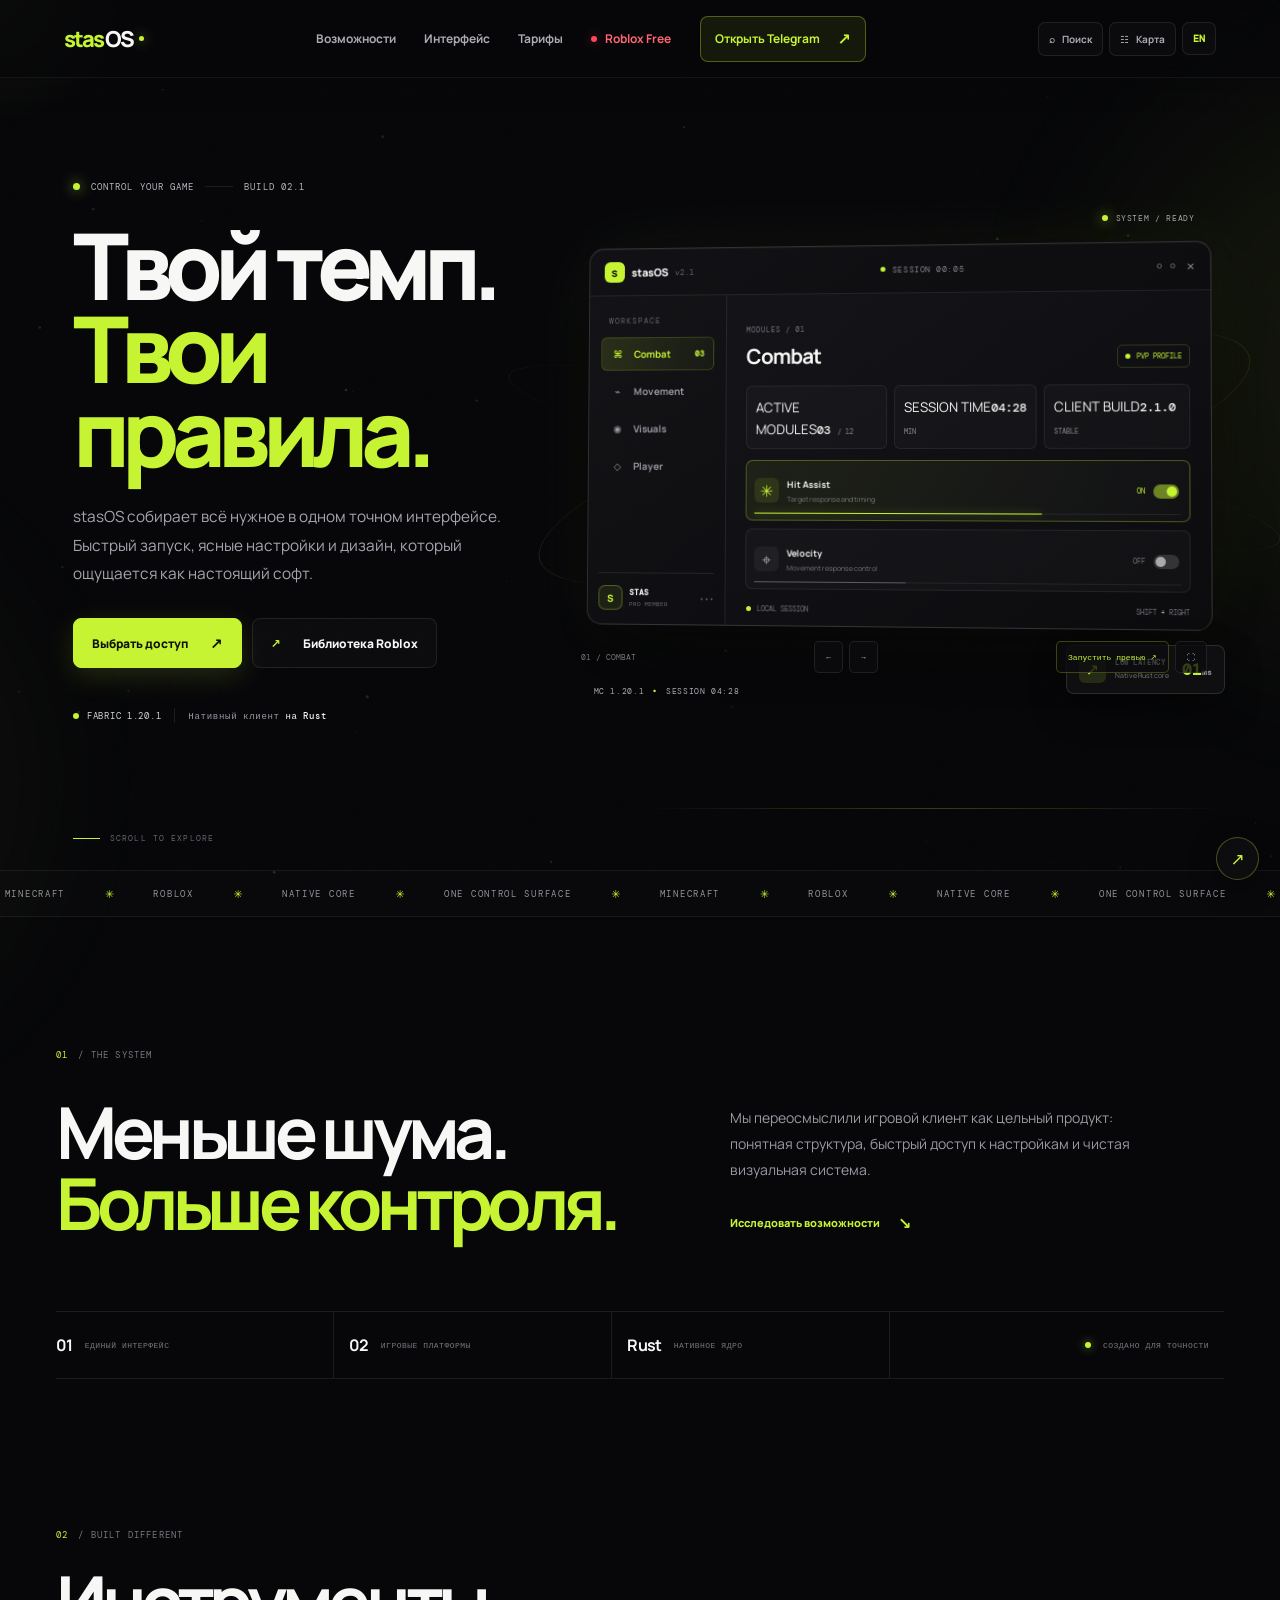
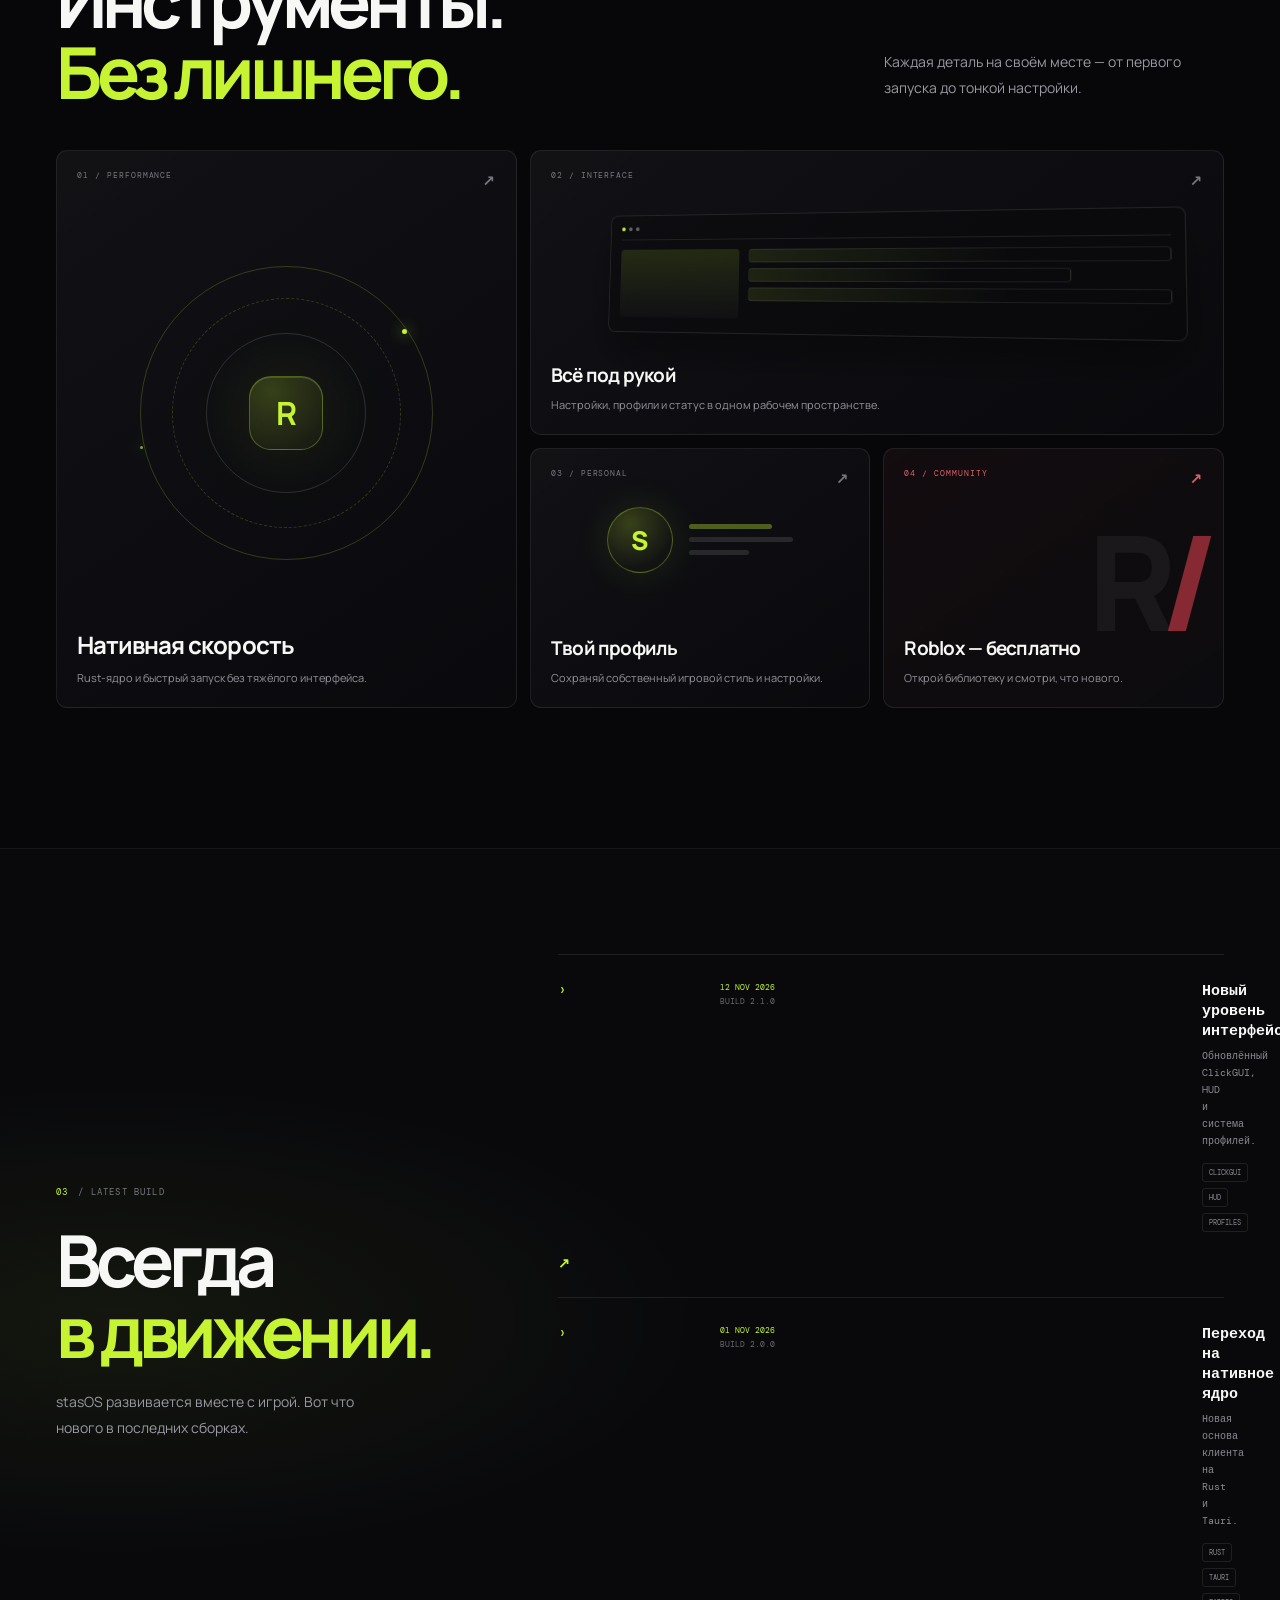
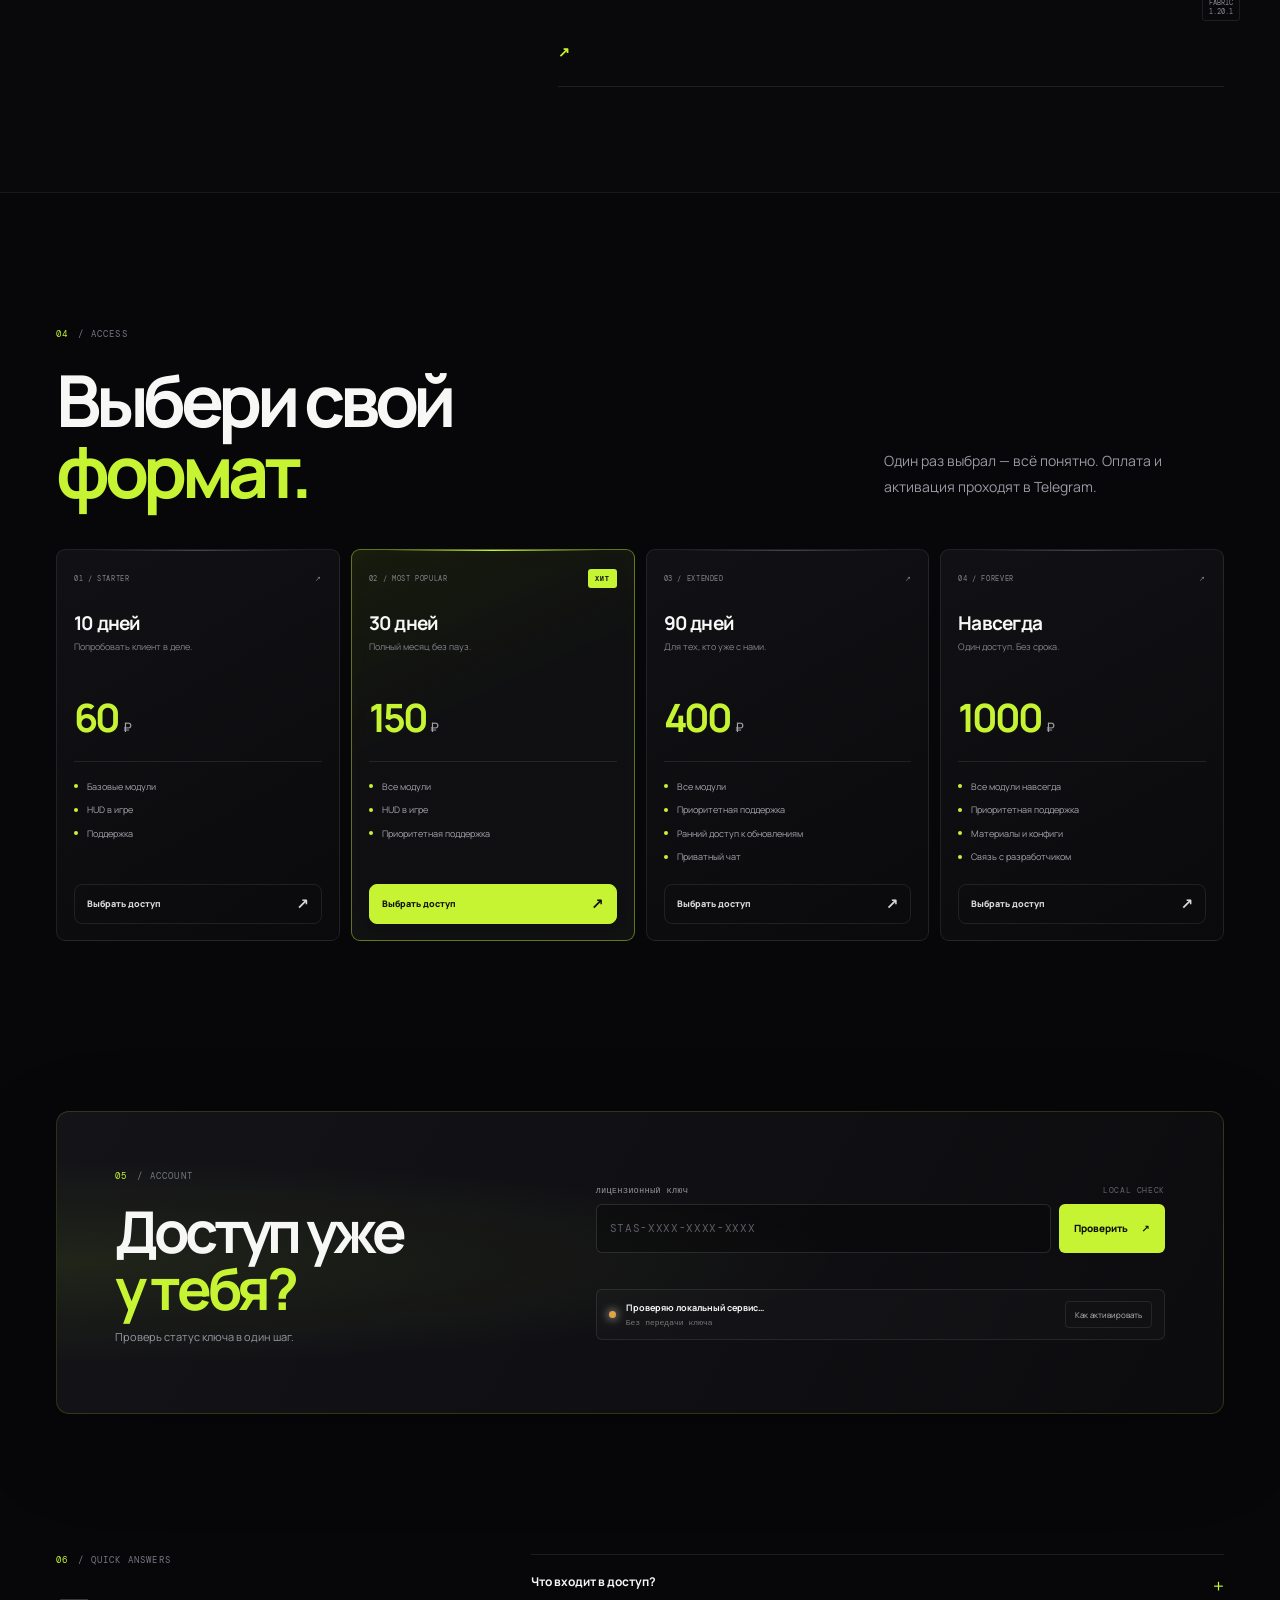
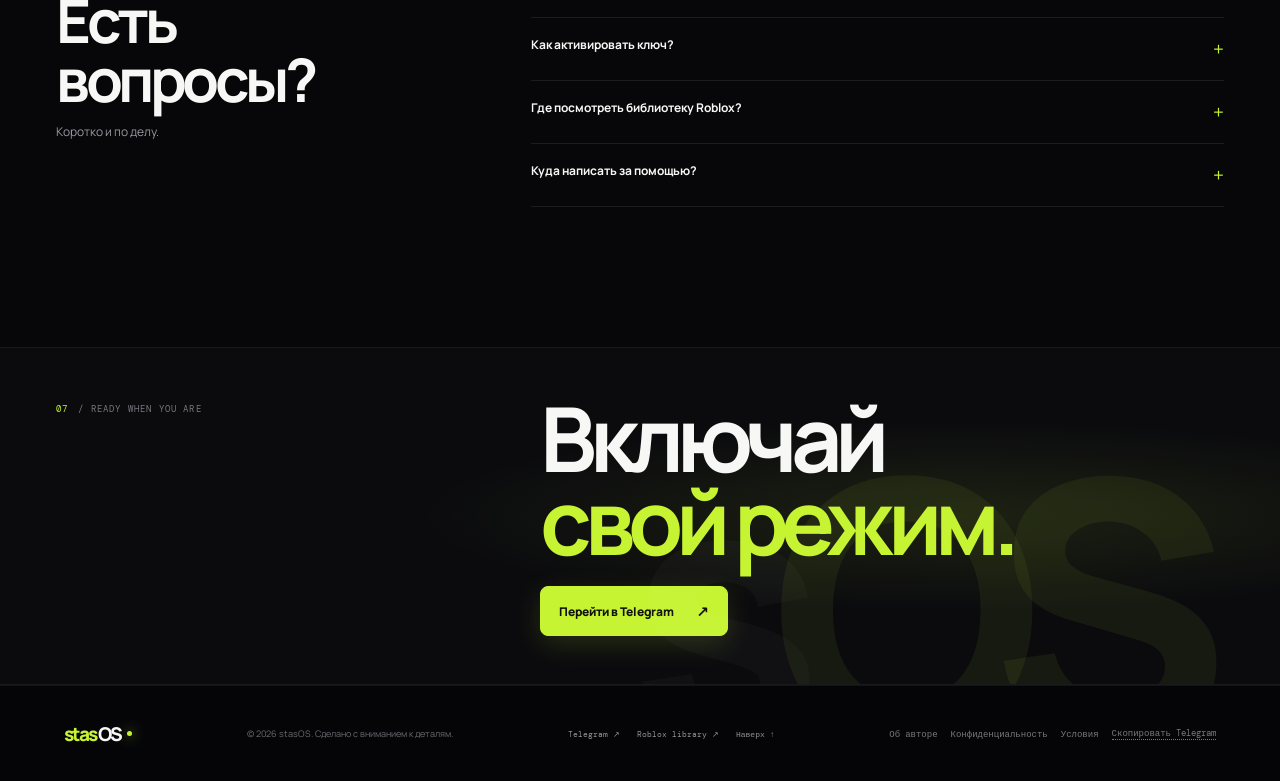
==== commit 42ca1a2f: "Add files via upload" ====
--- a/index.html
+++ b/index.html
@@ -9,8 +9,8 @@
   <link rel="preconnect" href="https://fonts.googleapis.com">
   <link rel="preconnect" href="https://fonts.gstatic.com" crossorigin>
   <link href="https://fonts.googleapis.com/css2?family=DM+Mono:wght@400;500&family=Manrope:wght@400;500;600;700;800&display=swap" rel="stylesheet">
-  <link rel="stylesheet" href="style.css">
-  <script src="script.js" defer></script>
+  <link rel="stylesheet" href="style.css"><link rel="stylesheet" href="enhancements.css"><link rel="stylesheet" href="enhancements-pages.css">
+  <script src="script.js" defer></script><script src="enhancements.js" defer></script>
 </head>
 <body>
   <canvas id="bg-particles" aria-hidden="true"></canvas><div class="ambient ambient-one" aria-hidden="true"></div><div class="ambient ambient-two" aria-hidden="true"></div><div class="noise" aria-hidden="true"></div>
--- a/enhancements.css
+++ b/enhancements.css
@@ -0,0 +1,14 @@
+/* Extra interactions and utility surfaces for the expanded stasOS site. */
+:root{--px:50vw;--py:50vh}.read-progress{position:fixed;inset:0 0 auto;height:2px;z-index:500;pointer-events:none;background:transparent}.read-progress i{display:block;width:100%;height:100%;transform:scaleX(0);transform-origin:left;background:var(--accent);box-shadow:0 0 13px rgba(var(--a),.75)}
+.cursor-glow{position:fixed;top:-130px;left:-130px;width:260px;height:260px;z-index:1;border-radius:50%;background:radial-gradient(circle,rgba(var(--a),.075),transparent 70%);pointer-events:none;will-change:transform}.navbar,.main,.site-footer{z-index:3}.navbar{position:fixed}.navbar:after{content:"";position:absolute;inset:100% auto auto 0;width:100%;height:34px;background:linear-gradient(rgba(7,7,10,.2),transparent);pointer-events:none}
+.nav-extras{display:flex;align-items:center;gap:6px;position:relative;z-index:4}.nav-extras button{display:flex;align-items:center;gap:7px;padding:9px 10px;border:1px solid var(--line);border-radius:7px;background:rgba(255,255,255,.025);color:#aaaab2;font-size:10px;font-weight:700;cursor:pointer;transition:.2s}.nav-extras button:hover,.nav-extras button:focus-visible{border-color:rgba(var(--a),.45);color:var(--accent)}.nav-extras button[data-action=language]{color:var(--accent);font-family:var(--mono)}.nav-links a.current{color:var(--accent)!important}.mega-map{position:absolute;top:calc(100% + 1px);right:4vw;left:4vw;z-index:10;display:grid;grid-template-columns:repeat(5,1fr);gap:8px;padding:13px;border:1px solid var(--line);border-radius:0 0 12px 12px;background:rgba(12,12,15,.97);backdrop-filter:blur(22px);opacity:0;visibility:hidden;transform:translateY(-8px);transition:.25s}.mega-map.open{opacity:1;visibility:visible;transform:none}.mega-map>a,.sitemap-grid>a{display:grid;gap:12px;min-height:92px;padding:15px;border:1px solid rgba(255,255,255,.06);border-radius:7px;background:rgba(255,255,255,.018);transition:.22s}.mega-map>a:hover,.sitemap-grid>a:hover{border-color:rgba(var(--a),.4);background:rgba(var(--a),.04);transform:translateY(-2px)}.mega-map small,.sitemap-grid small{color:var(--accent);font:8px var(--mono);letter-spacing:.1em}.mega-map b,.sitemap-grid b{font-size:12px}.mega-map span,.sitemap-grid span{color:#85858d;font-size:9px}
+.feature-card,.price-card,.rbx-info-card,.script-card{transform:perspective(1000px) rotateX(var(--tilt-x,0)) rotateY(var(--tilt-y,0));transition:transform .28s var(--ease),border-color .3s,box-shadow .3s}.feature-card:hover,.price-card:hover,.rbx-info-card:hover,.script-card:hover{border-color:rgba(var(--a),.22);box-shadow:0 18px 60px rgba(0,0,0,.22)}.button,.copy-btn,.nav-cta{position:relative;overflow:hidden}.button:after,.copy-btn:after,.nav-cta:after{position:absolute;top:-80%;left:-35%;width:25%;height:260%;content:"";background:linear-gradient(90deg,transparent,rgba(255,255,255,.28),transparent);transform:rotate(24deg) translateX(-240%);transition:transform .65s}.button:hover:after,.copy-btn:hover:after,.nav-cta:hover:after{transform:rotate(24deg) translateX(700%)}a:not(.button):not(.logo):not(.feature-card):not(.nav-cta){text-decoration-color:transparent;text-decoration-thickness:1px;text-underline-offset:4px;transition:color .2s,text-decoration-color .2s}a:not(.button):not(.logo):not(.feature-card):not(.nav-cta):hover{text-decoration:underline;text-decoration-color:rgba(var(--a),.65)}
+.preview-tools{position:relative;z-index:4;display:flex;align-items:center;justify-content:flex-end;gap:6px;margin-top:14px}.preview-tools button{min-height:32px;padding:0 11px;border:1px solid var(--line);border-radius:5px;background:rgba(12,12,15,.78);color:#c3c3c9;font-family:var(--mono);font-size:8px;cursor:pointer;transition:.2s}.preview-tools button:hover{border-color:rgba(var(--a),.4);color:var(--accent)}.preview-tools [data-preview=launch]{margin-left:auto;border-color:rgba(var(--a),.25);color:var(--accent)}.preview-count{color:#777;font:8px var(--mono);margin-right:auto}.client-window.launching{animation:client-boot .85s var(--ease)}@keyframes client-boot{0%{opacity:.25;transform:scale(.97);filter:blur(8px)}55%{opacity:1;filter:blur(0);box-shadow:0 0 70px rgba(var(--a),.18)}100%{transform:translateY(0)}}.preview-overlay,.site-dialog{position:fixed;inset:0;z-index:400;display:grid;place-items:center;padding:24px;background:rgba(0,0,0,.78);backdrop-filter:blur(14px);opacity:0;visibility:hidden;transition:.25s}.preview-overlay.open,.site-dialog.open{opacity:1;visibility:visible}.preview-overlay .client-window{width:min(100%,1100px);transform:none!important}.overlay-close,.dialog-close{position:absolute;top:22px;right:25px;width:42px;height:42px;border:1px solid var(--line);border-radius:50%;background:#111;color:white;font-size:23px;cursor:pointer}.preview-overlay .overlay-close{position:fixed}.site-dialog{z-index:410}.dialog-card{position:relative;width:min(700px,100%);max-height:min(82vh,760px);overflow:auto;padding:clamp(24px,5vw,46px);border:1px solid rgba(255,255,255,.1);border-radius:12px;background:linear-gradient(145deg,#141418,#09090c);box-shadow:0 35px 120px #000}.dialog-close{position:absolute;top:14px;right:15px}.dialog-kicker{color:var(--accent);font:8px var(--mono);letter-spacing:.16em}.dialog-body h2{margin:14px 48px 22px 0;font-size:clamp(27px,5vw,43px);letter-spacing:-.07em}.dialog-body>p{color:#aaa;line-height:1.7}.quick-search{display:grid;gap:8px}.quick-search>span{color:#777;font:8px var(--mono)}.quick-search input,.library-search input,.faq-search input{width:100%;padding:14px;border:1px solid var(--line);border-radius:7px;outline:0;background:#08080b;color:var(--text)}.quick-search input:focus,.library-search input:focus,.faq-search input:focus{border-color:rgba(var(--a),.55);box-shadow:0 0 0 3px rgba(var(--a),.07)}.search-results{display:grid;gap:5px;margin-top:12px}.search-results>a{display:grid;grid-template-columns:1fr auto 18px;align-items:center;gap:14px;padding:12px;border-bottom:1px solid var(--line)}.search-results>a span{font-size:12px;font-weight:700}.search-results>a small,.dialog-hint{color:#777;font:8px var(--mono)}.search-results>a b{color:var(--accent)}.no-results{padding:18px;color:#96969e}.dialog-hint{margin:17px 0 0}.dialog-hint kbd{padding:3px 5px;border:1px solid var(--line);border-radius:3px;color:#ccc}.sitemap-grid{display:grid;grid-template-columns:repeat(2,1fr);gap:8px}.sitemap-grid>a{min-height:105px}.dialog-actions{display:flex;gap:8px;margin-top:20px}.dialog-actions .button{min-height:42px}.steps{display:grid;gap:10px;padding:0;list-style:none;counter-reset:step}.steps li{display:grid;grid-template-columns:32px 1fr;gap:4px 12px;padding:14px;border:1px solid var(--line);border-radius:7px;counter-increment:step}.steps li:before{grid-row:span 2;content:"0" counter(step);color:var(--accent);font:10px var(--mono)}.steps li b{font-size:12px}.steps li span{color:#888;font-size:10px;line-height:1.6}
+.share-fab{position:fixed;right:21px;bottom:20px;z-index:50;width:43px;height:43px;border:1px solid rgba(var(--a),.3);border-radius:50%;background:rgba(15,15,18,.85);color:var(--accent);font-size:17px;box-shadow:0 7px 28px #0007;backdrop-filter:blur(10px);cursor:pointer;transition:.2s}.share-fab:hover{transform:translateY(-3px);box-shadow:0 9px 32px rgba(var(--a),.16)}.footer-legal{display:flex;flex-wrap:wrap;align-items:center;gap:13px}.footer-legal a,.footer-legal button{padding:0;border:0;background:none;color:#777;font:9px var(--mono);cursor:pointer}.footer-legal a:hover,.footer-legal button:hover{color:var(--accent)}.footer-legal button{border-bottom:1px dotted currentColor}.site-footer{gap:18px}.service-status{display:flex;align-items:center;gap:10px;margin-top:14px;padding:11px 12px;border:1px solid var(--line);border-radius:6px;background:rgba(255,255,255,.018)}.service-status>i{width:7px;height:7px;flex:none;border-radius:50%;background:#e0a542;box-shadow:0 0 10px currentColor}.service-status[data-state=online]>i{background:var(--accent)}.service-status[data-state=offline]>i{background:#e0a542}.service-status>span{display:grid;gap:3px;flex:1}.service-status b{font-size:9px}.service-status small{color:#777;font:8px var(--mono)}.service-status button,.game-details button{padding:7px 9px;border:1px solid var(--line);border-radius:4px;background:transparent;color:#bbb;font-size:8px;cursor:pointer}.service-status button:hover,.game-details button:hover{color:var(--accent);border-color:rgba(var(--a),.3)}
+.library-tools{display:grid;grid-template-columns:minmax(180px,1fr) auto auto;align-items:center;gap:10px;margin:18px 0}.library-search,.faq-search{position:relative;display:flex;align-items:center}.library-search>span,.faq-search>span{position:absolute;left:12px;color:var(--accent)}.library-search input,.faq-search input{padding:10px 12px 10px 34px;font-size:10px}.filter-pills{display:flex;gap:4px;padding:3px;border:1px solid var(--line);border-radius:6px;background:#0c0c0f}.filter-pills button,.favorites-toggle{padding:8px 9px;border:0;border-radius:4px;background:transparent;color:#888;font-size:8px;white-space:nowrap;cursor:pointer}.filter-pills button.active,.filter-pills button:hover,.favorites-toggle.active{background:rgba(var(--a),.1);color:var(--accent)}.favorites-toggle{border:1px solid var(--line)}.game-meta{display:flex;align-items:center;justify-content:space-between;margin-top:16px;color:#777;font:8px var(--mono);letter-spacing:.07em}.game-meta button{width:31px;height:31px;border:1px solid var(--line);border-radius:50%;background:transparent;color:#aaa;font-size:17px;cursor:pointer}.game-meta button.saved{border-color:rgba(var(--a),.4);color:var(--accent);background:rgba(var(--a),.08)}.game-details{margin-top:17px;border-top:1px solid var(--line)}.game-details summary{display:flex;justify-content:space-between;padding:14px 0;color:#aaa;font-size:10px;font-weight:700;cursor:pointer;list-style:none}.game-details summary::-webkit-details-marker{display:none}.game-details summary i{color:var(--accent);font-style:normal}.game-details[open] summary i{transform:rotate(45deg)}.game-details>div{padding-bottom:10px}.game-details p{color:#898990;font-size:9px;line-height:1.7}.release-history{padding:4px 12px;border-left:1px solid rgba(var(--a),.3)}.release-history[hidden]{display:none}.release-history b{color:var(--accent);font:8px var(--mono)}.library-empty{display:grid;gap:8px;padding:34px;border:1px dashed var(--line);border-radius:8px;text-align:center}.library-empty[hidden]{display:none}.library-empty b{font-size:13px}.library-empty span{color:#85858d;font-size:10px}.faq-search{margin-top:18px}.faq-section .faq-item[hidden],.script-card[hidden]{display:none}.related-panel{display:flex;align-items:center;justify-content:space-between;gap:20px;margin-top:28px;padding:20px;border:1px solid var(--line);border-radius:8px;background:linear-gradient(100deg,rgba(var(--a),.05),transparent)}.related-panel>div{display:grid;gap:7px}.related-panel small{color:var(--accent);font:8px var(--mono)}.related-panel b{font-size:13px}.related-panel span,.related-panel>a{color:#888;font-size:9px}.related-panel>a{color:var(--accent);white-space:nowrap}
+.terminal-news{font-family:var(--mono)}.terminal-news .release-card:before{content:"›";grid-column:1;color:var(--accent);font-size:15px}.terminal-news .release-date{color:var(--accent)}.orbit-logo{position:absolute;right:8%;top:16%;width:180px;height:180px;border:1px solid rgba(var(--a),.13);border-radius:50%;animation:orbit-spin 24s linear infinite;pointer-events:none}.orbit-logo:before,.orbit-logo:after{content:"";position:absolute;inset:18%;border:1px solid rgba(var(--a),.14);border-radius:50%;transform:rotateX(65deg)}.orbit-logo:after{inset:4%;transform:rotateY(65deg)}@keyframes orbit-spin{to{transform:rotate(360deg)}}.faq-search{margin-bottom:4px}.breadcrumb{width:min(1320px,calc(100% - 72px));margin:90px auto -110px;position:relative;z-index:4;color:#73737b;font:8px var(--mono);letter-spacing:.08em}.breadcrumb a{color:#bbb}.breadcrumb span{padding:0 8px;color:var(--accent)}
+@media(max-width:1050px){.nav-extras button span{display:none}.nav-extras button{padding:9px}.nav-links{gap:clamp(10px,1.6vw,20px)}.mega-map{right:20px;left:20px}.library-tools{grid-template-columns:1fr auto}.filter-pills{grid-column:1/-1;grid-row:2;justify-content:center}.favorites-toggle{grid-column:2;grid-row:1}}
+@media(max-width:800px){.nav-extras{margin-left:auto;margin-right:8px}.nav-extras button{min-width:34px;min-height:34px;justify-content:center}.nav-extras button[data-action=map]{display:none}.nav-extras button[data-action=search]{font-size:16px}.mega-map{display:none}.site-footer{justify-content:center}.footer-legal{width:100%;justify-content:center}.breadcrumb{width:calc(100% - 40px);margin-top:80px;margin-bottom:-108px}.preview-overlay{padding:8px}.preview-overlay .client-window{max-width:100%;max-height:80vh;overflow:auto}.cursor-glow{display:none}}
+@media(max-width:560px){.preview-tools{justify-content:flex-start;flex-wrap:wrap}.preview-tools .preview-count{width:100%}.preview-tools [data-preview=launch]{margin-left:0}.library-tools{grid-template-columns:1fr auto}.filter-pills{grid-column:1/-1;overflow-x:auto;justify-content:flex-start}.filter-pills button{flex:1}.favorites-toggle{grid-column:2;grid-row:1}.related-panel{align-items:flex-start;flex-direction:column}.sitemap-grid{grid-template-columns:1fr 1fr}.dialog-actions{flex-direction:column}.dialog-actions .button{width:100%}.share-fab{right:12px;bottom:12px;width:39px;height:39px}.service-status{flex-wrap:wrap}.service-status button{margin-left:17px}.site-dialog{padding:12px}.dialog-card{padding:24px 18px}.breadcrumb{font-size:7px}.rbx-library-head{margin-bottom:14px}}
+@media(prefers-reduced-motion:reduce){.cursor-glow,.orbit-logo{display:none!important}.feature-card,.price-card,.rbx-info-card,.script-card{transform:none!important}.button:after,.copy-btn:after,.nav-cta:after{display:none}}
+.badge-new{display:inline-flex;align-items:center;padding:7px 9px;border:1px solid rgba(255,255,255,.13);border-radius:4px;color:#f7f7f5;font:8px var(--mono);letter-spacing:.1em}.script-card-top>div:first-child{display:grid;grid-template-columns:1fr auto;align-items:center;justify-items:start;gap:6px}.script-card-top .script-title{grid-column:1/-1}.nav-extras{order:3}.nav-links{order:2}.nav-extras button:focus-visible,.preview-tools button:focus-visible,.share-fab:focus-visible{outline:2px solid var(--accent);outline-offset:3px}
--- a/enhancements-pages.css
+++ b/enhancements-pages.css
@@ -0,0 +1,3 @@
+.policy-content{display:grid;gap:9px;padding-bottom:110px}.policy-content article{padding:23px;border:1px solid var(--line);border-radius:8px;background:rgba(255,255,255,.015)}.policy-content article>span{color:var(--accent);font:8px var(--mono);letter-spacing:.12em}.policy-content h2{margin:13px 0 8px;font-size:16px;letter-spacing:-.03em}.policy-content p{max-width:850px;margin:0;color:#9898a0;font-size:11px;line-height:1.85}.policy-content p a{color:var(--accent)}.error-page{position:relative;z-index:2;display:flex;min-height:100svh;align-items:flex-start;justify-content:center;flex-direction:column;width:min(1000px,calc(100% - 48px));margin:auto;padding-block:90px}.error-number{margin:15px 0 0;font-size:clamp(130px,28vw,300px);font-weight:800;line-height:.82;letter-spacing:-.11em}.error-number span,.error-page h1 span{color:var(--accent)}.error-page h1{margin:24px 0 8px;font-size:clamp(38px,7vw,72px);line-height:.95;letter-spacing:-.08em}.error-page p{margin:10px 0 24px;color:#9999a2;font-size:13px}.key-form button.loading{position:relative;pointer-events:none;color:transparent}.key-form button.loading:before{position:absolute;top:50%;left:50%;width:15px;height:15px;margin:-8px;border:2px solid rgba(0,0,0,.25);border-top-color:#111;border-radius:50%;content:"";animation:load-spin .65s linear infinite}@keyframes load-spin{to{transform:rotate(360deg)}}
+@media(max-width:560px){.policy-content article{padding:17px}.error-page{width:calc(100% - 40px)}}
+.copy-btn.copied{background:#f4ffd1;box-shadow:0 0 28px rgba(var(--a),.25);animation:copy-pop .28s ease-out}@keyframes copy-pop{50%{transform:scale(1.035)}}
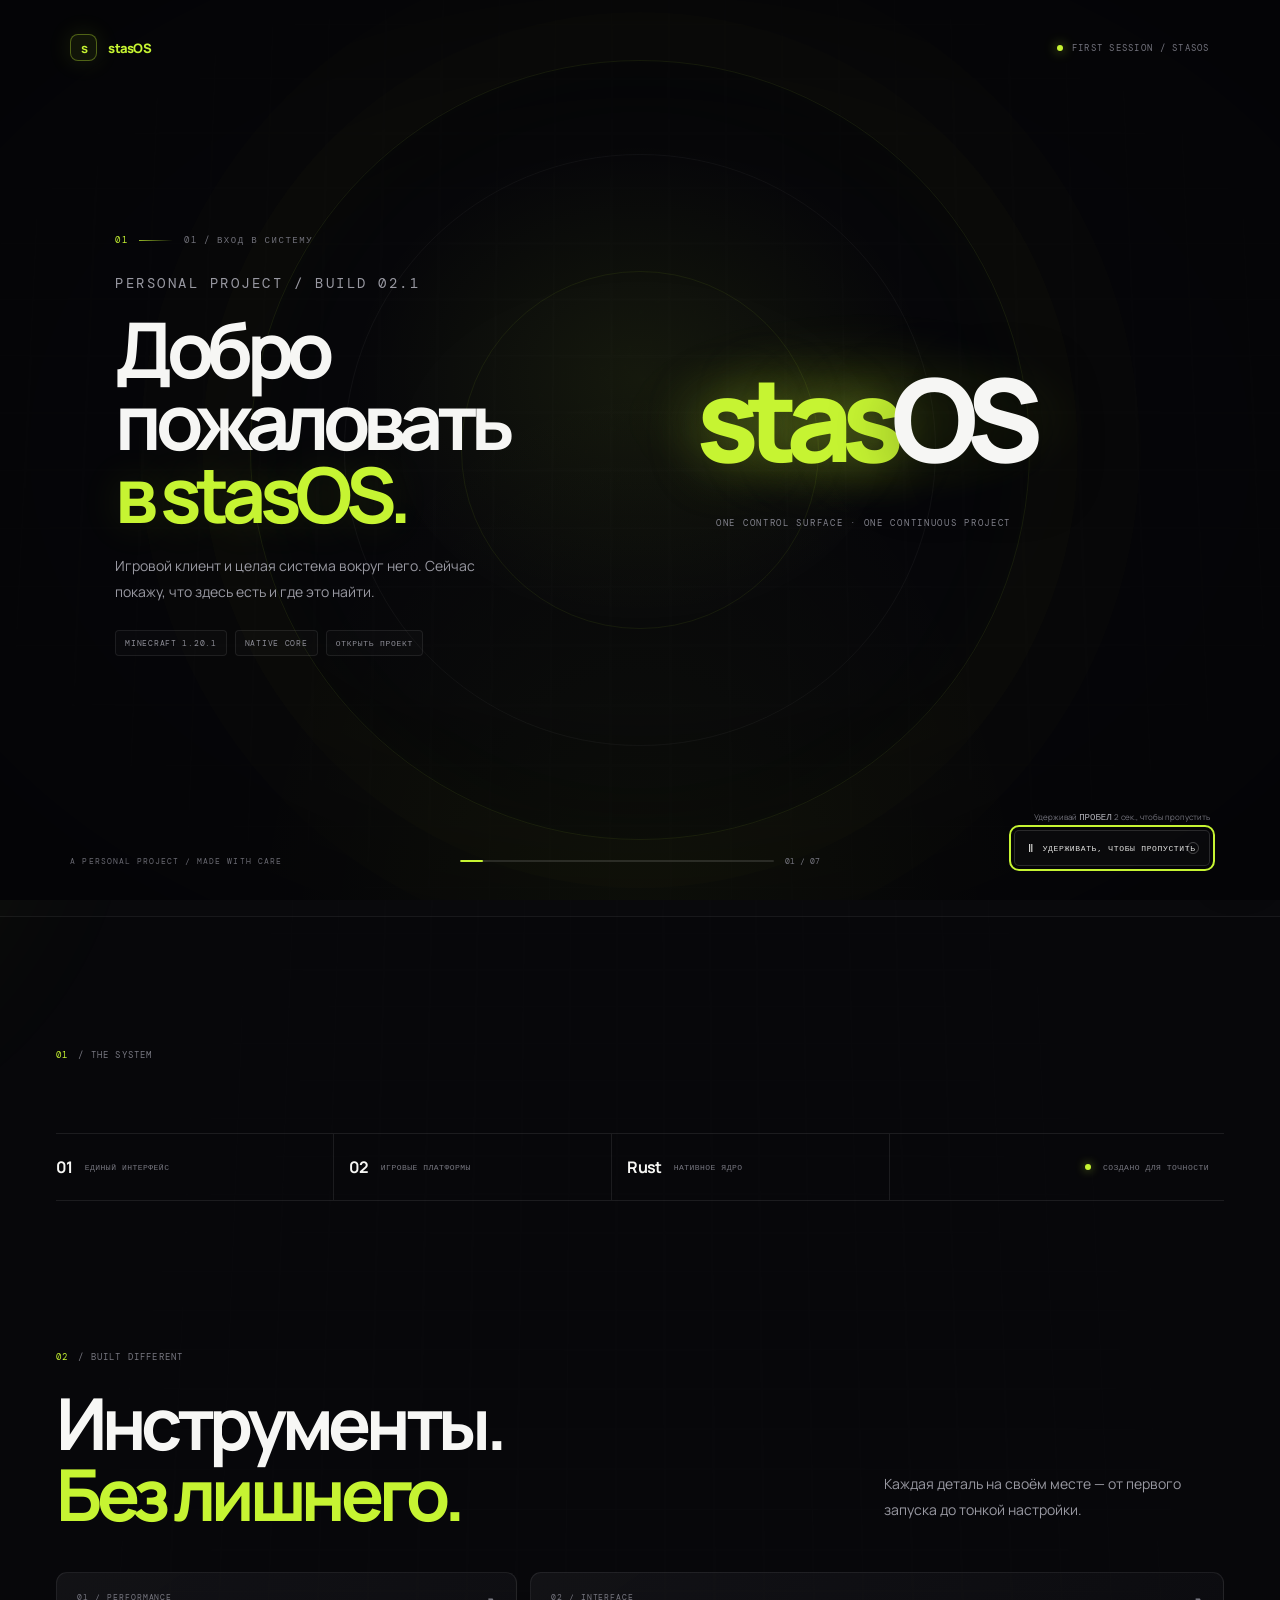
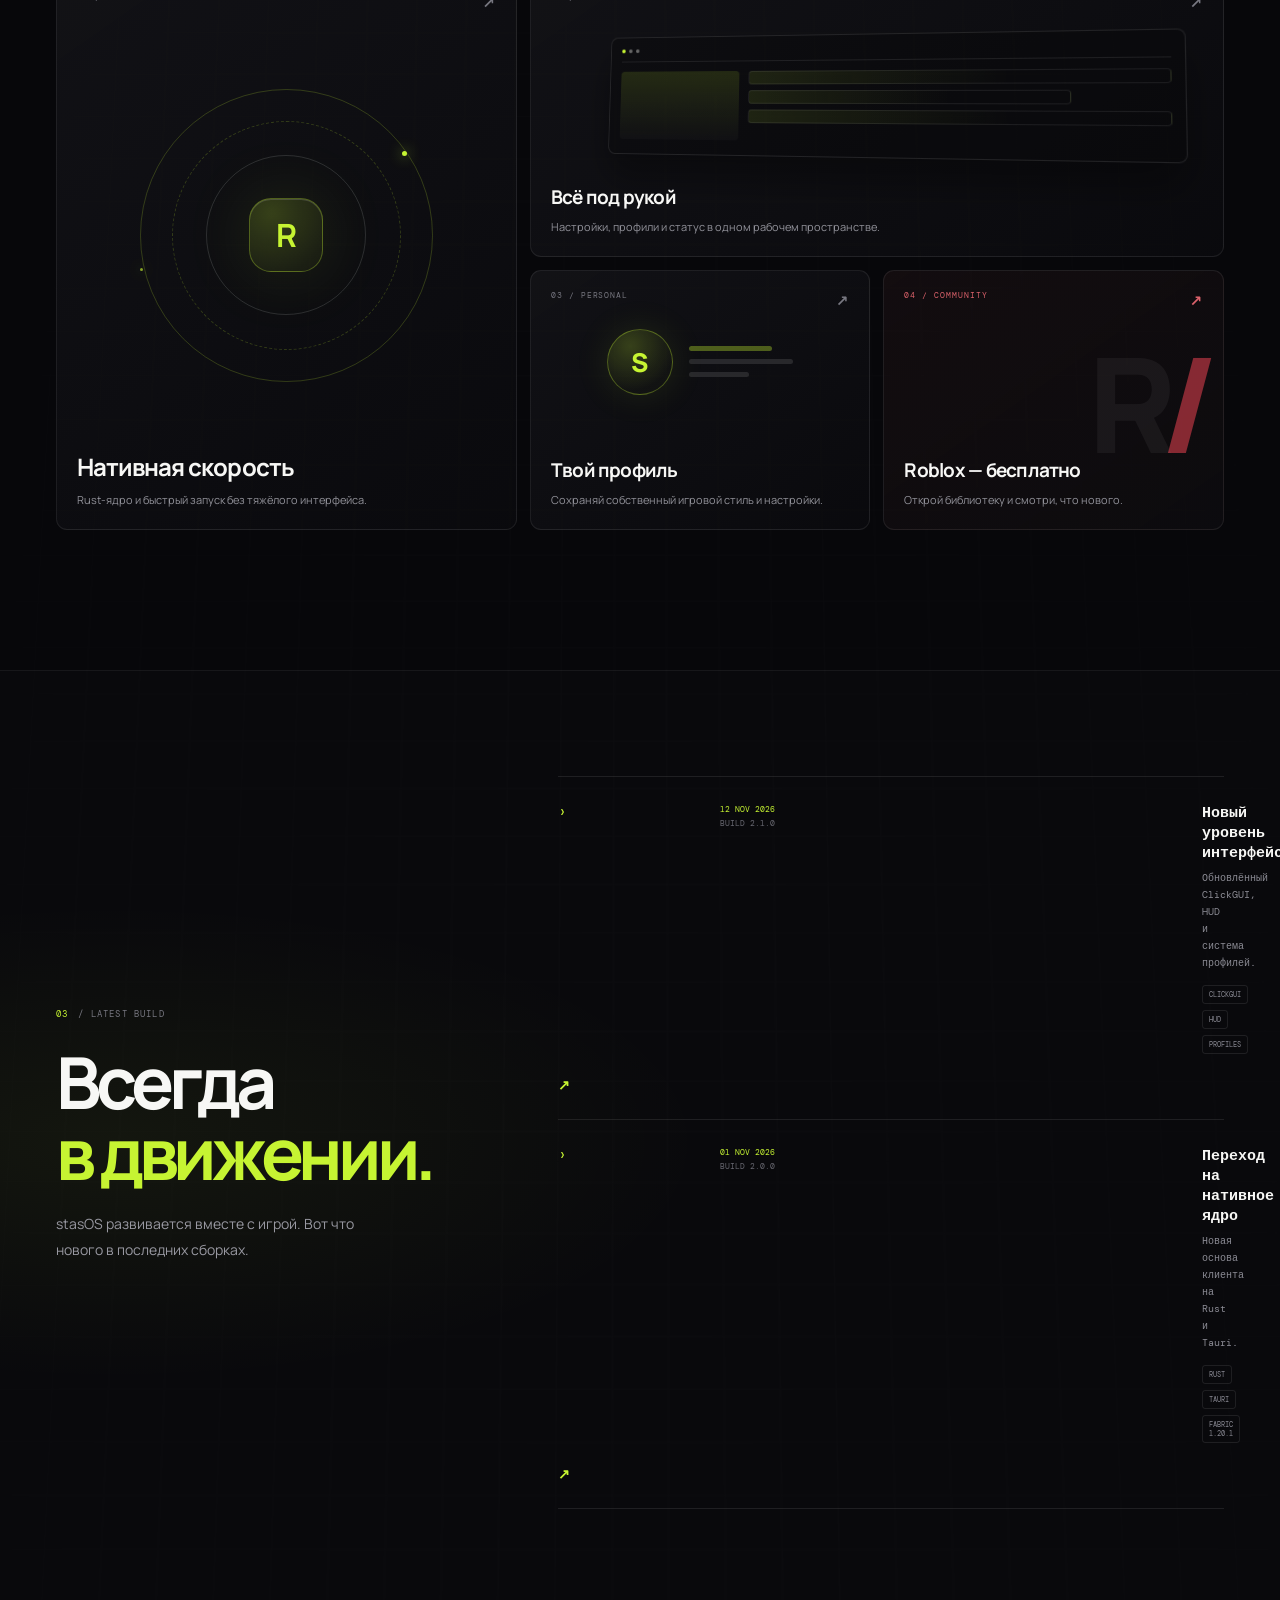
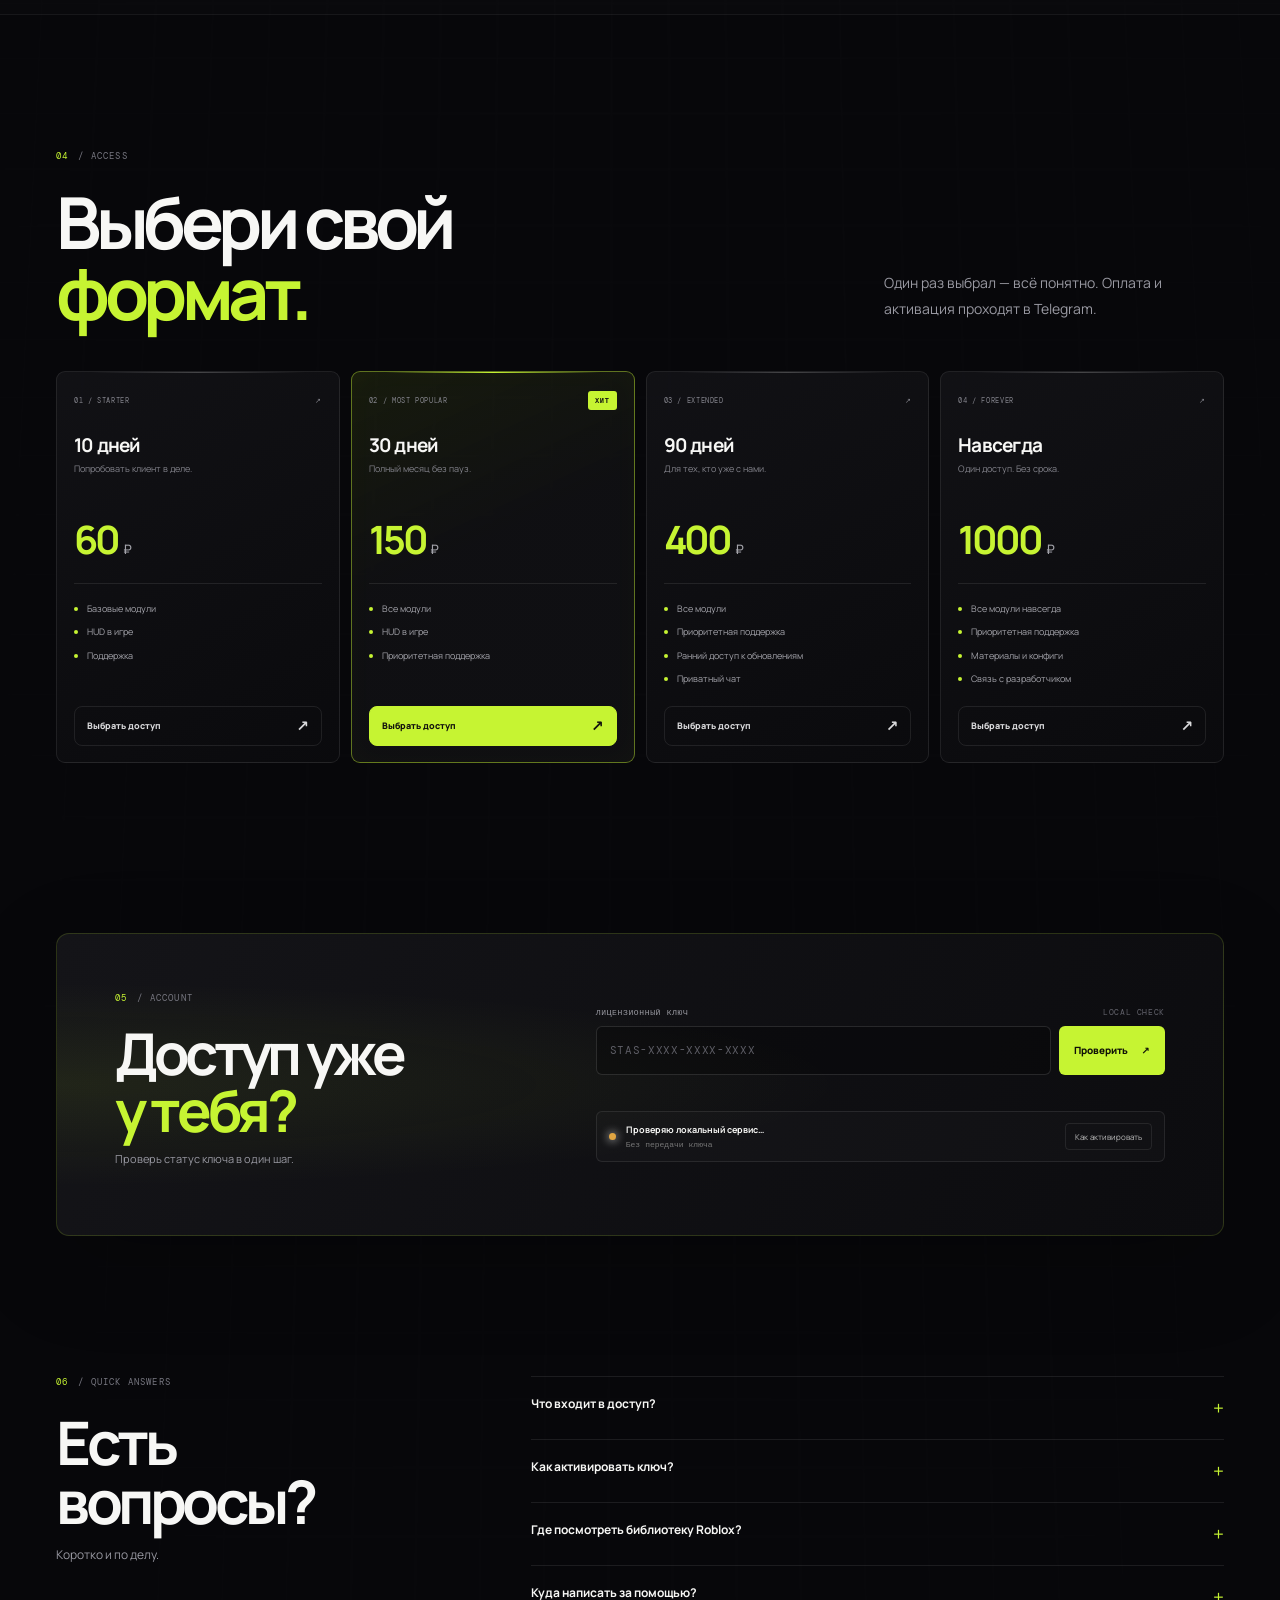
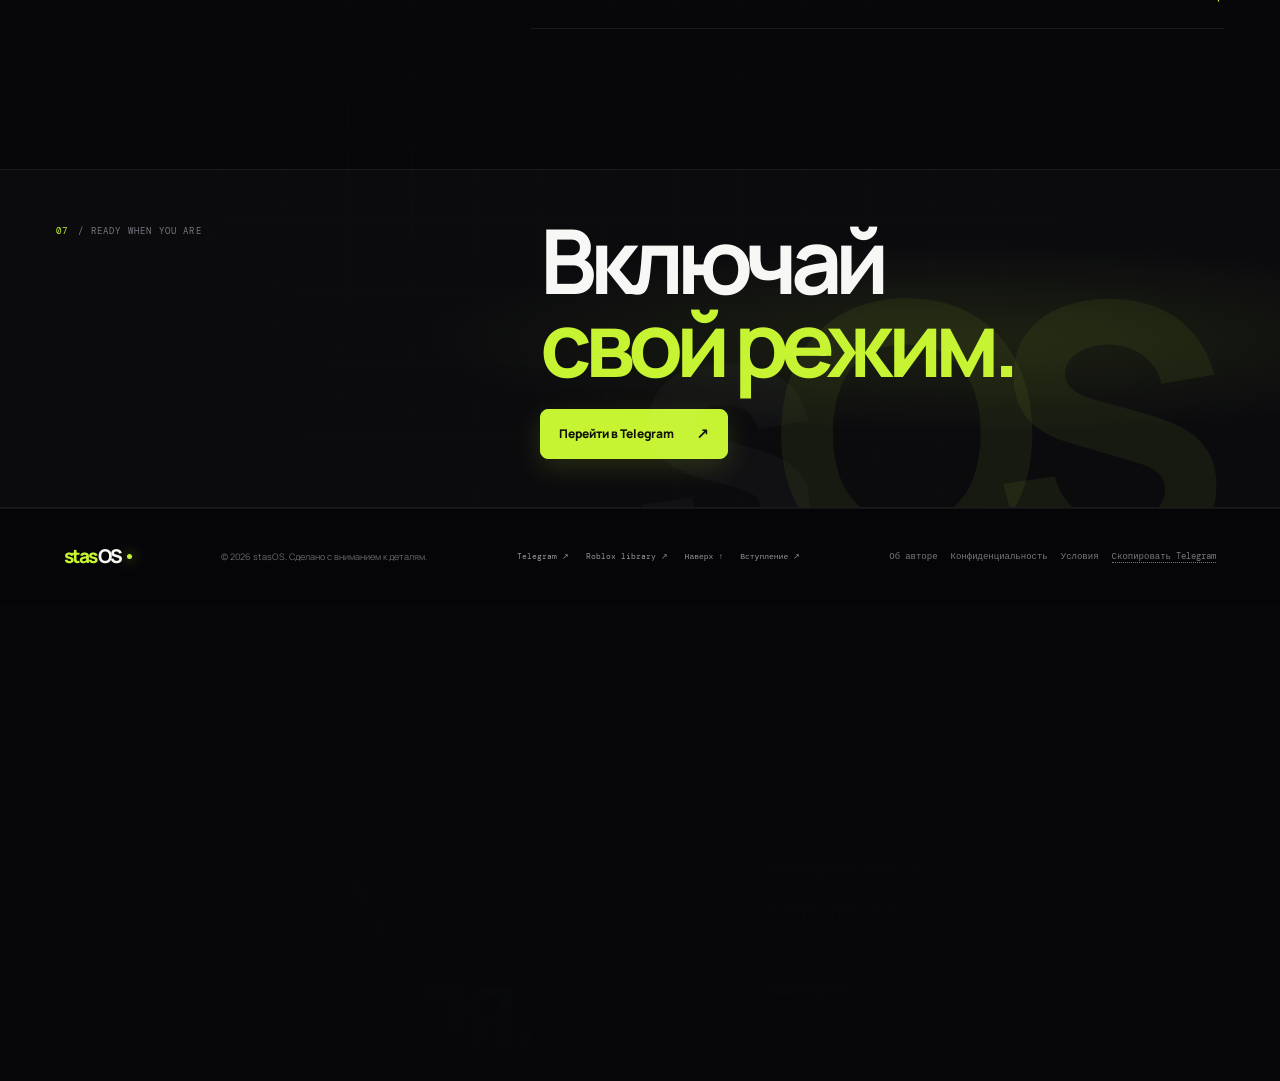
==== commit 29376f3c: "Add files via upload" ====
--- a/index.html
+++ b/index.html
@@ -9,8 +9,12 @@
   <link rel="preconnect" href="https://fonts.googleapis.com">
   <link rel="preconnect" href="https://fonts.gstatic.com" crossorigin>
   <link href="https://fonts.googleapis.com/css2?family=DM+Mono:wght@400;500&family=Manrope:wght@400;500;600;700;800&display=swap" rel="stylesheet">
-  <link rel="stylesheet" href="style.css"><link rel="stylesheet" href="enhancements.css"><link rel="stylesheet" href="enhancements-pages.css">
-  <script src="script.js" defer></script><script src="enhancements.js" defer></script>
+  <link rel="stylesheet" href="style.css">
+  <link rel="stylesheet" href="enhancements.css">
+  <link rel="stylesheet" href="intro.css">
+  <script src="script.js" defer></script>
+  <script src="enhancements.js" defer></script>
+  <script src="intro.js" defer></script>
 </head>
 <body>
   <canvas id="bg-particles" aria-hidden="true"></canvas><div class="ambient ambient-one" aria-hidden="true"></div><div class="ambient ambient-two" aria-hidden="true"></div><div class="noise" aria-hidden="true"></div>
--- a/style.css
+++ b/style.css
@@ -14,3 +14,5 @@
 @media(max-width:800px){.navbar{height:68px;padding-inline:24px}.menu-toggle{display:flex;flex-direction:column;gap:5px;width:38px;height:38px;align-items:center;justify-content:center;border:1px solid var(--line);border-radius:7px;background:rgba(255,255,255,.025);cursor:pointer}.menu-toggle span{width:15px;height:1px;background:var(--text);transition:transform .2s}.menu-toggle[aria-expanded=true] span:first-child{transform:translateY(3px) rotate(45deg)}.menu-toggle[aria-expanded=true] span:last-child{transform:translateY(-3px) rotate(-45deg)}.nav-links{position:absolute;top:67px;right:0;left:0;display:flex;flex-direction:column;align-items:stretch;gap:0;max-height:0;overflow:hidden;padding:0 24px;border-bottom:1px solid transparent;background:rgba(7,7,10,.96);backdrop-filter:blur(18px);transition:max-height .35s var(--ease),padding .35s,border-color .35s}.nav-links.open{max-height:390px;padding-block:10px 18px;border-color:var(--line)}.nav-links>a{padding:12px 3px;border-bottom:1px solid rgba(255,255,255,.045);font-size:12px}.nav-links>a.nav-cta{justify-content:space-between;margin-top:11px;padding-inline:12px}.hero{grid-template-columns:1fr;gap:38px;min-height:auto;padding:133px 36px 76px}.hero-copy{max-width:680px}.hero-title{font-size:clamp(63px,12vw,92px)}.hero-lede{max-width:520px}.hero-visual{width:min(100%,760px);justify-self:center}.hero-scroll{left:36px}.intro-grid{grid-template-columns:1fr;gap:24px}.intro-copy{max-width:550px}.stats-strip{grid-template-columns:repeat(2,1fr)}.stats-strip>div:nth-child(2){border-right:0}.stats-strip>div:nth-child(3),.stats-strip>div:nth-child(4){border-top:1px solid var(--line)}.stats-strip .stats-live{justify-content:start;padding-left:15px}.feature-grid{grid-template-columns:1fr 1fr;grid-template-rows:285px 230px 230px}.feature-large{grid-column:span 2;grid-row:auto}.feature-tall{grid-column:span 2}.story-inner{grid-template-columns:1fr;gap:38px}.story-heading{display:grid;grid-template-columns:1fr 1fr;align-items:end;gap:0 20px}.story-heading .section-index{grid-column:1/-1}.story-heading .display-title{margin-bottom:0}.faq-section{grid-template-columns:1fr;gap:30px}.key-panel{grid-template-columns:1fr;gap:20px}.final-cta-grid{grid-template-columns:1fr;gap:24px}.final-cta .section-index{margin:0}.cta-decoration{right:0;font-size:250px}.site-footer{flex-wrap:wrap}.rbx-hero{padding:132px 36px 64px}.rbx-hero:after{right:-220px}.rbx-info{grid-template-columns:1fr}.rbx-info-card{min-height:auto}.rbx-info-card h2{margin-top:16px}.rbx-library{padding-bottom:88px}}
 @media(max-width:560px){.section-wrap{width:calc(100% - 40px)}.hero{padding:121px 20px 62px;gap:30px}.eyebrow{gap:8px;font-size:7px}.hero-title{font-size:clamp(52px,14vw,74px)}.hero-lede{margin:20px 0 22px;font-size:13px}.hero-actions{display:grid;grid-template-columns:1fr}.button{justify-content:space-between;min-height:47px}.hero-proof{margin-top:25px;font-size:8px}.hero-visual{padding:17px 0}.client-window{transform:none;border-radius:10px}.hero-visual:hover .client-window{transform:translateY(-2px)}.client-topbar{height:40px;padding-inline:9px}.client-top-center{font-size:6px}.client-body{grid-template-columns:82px minmax(0,1fr);min-height:276px}.client-sidebar{padding:13px 5px 52px}.sidebar-caption{margin-left:4px;font-size:6px}.client-nav{gap:4px;min-height:29px;padding-inline:4px;font-size:7px}.client-nav>span{width:10px;font-size:9px}.client-nav>b{display:none}.sidebar-profile{right:5px;left:5px;gap:5px}.sidebar-profile>i{width:20px;height:20px;font-size:8px}.sidebar-profile b{font-size:6px}.sidebar-profile small,.sidebar-profile em{display:none}.client-content{padding:13px 8px 8px}.client-content-head{margin-bottom:10px}.client-content-head h2{font-size:16px}.client-content-head small{font-size:6px}.profile-chip{gap:4px;padding:5px;font-size:5px}.client-metrics{gap:4px;margin-bottom:7px}.client-metrics>div{padding:7px 5px}.metric-box small{font-size:5px}.client-metrics strong{font-size:9px}.client-metrics strong i{display:none}.module-row{grid-template-columns:20px minmax(0,1fr) 24px;gap:5px;min-height:57px;margin-bottom:6px;padding:7px 5px}.module-icon{width:20px;height:20px;font-size:11px}.module-info b{font-size:7px}.module-info small{font-size:6px}.module-status{display:none}.module-switch{width:22px;height:12px}.module-switch i{width:8px;height:8px}.client-footer{font-size:5px}.visual-label{font-size:6px}.label-top{right:0}.float-card{right:-3px;bottom:-9px;gap:6px;padding:7px}.float-card>i{width:21px;height:21px}.float-card b,.float-card small{font-size:6px}.float-card>strong{font-size:13px}.ticker-track{gap:20px;padding-block:12px}.ticker-track span{font-size:7px}.intro-section{padding-block:82px 78px}.display-title{font-size:clamp(38px,11vw,55px)}.intro-grid{margin-top:23px}.stats-strip{margin-top:42px}.stats-strip>div{gap:7px;min-height:57px;padding-inline:7px}.stats-strip>div:first-child{padding-left:0}.stats-strip>div>span{font-size:6px}.stats-strip strong{font-size:13px}.features-section{padding-block:10px 84px}.section-heading{display:block;margin-bottom:26px}.section-heading .display-title{margin-top:20px}.section-heading>p{max-width:330px;margin-top:14px;font-size:12px}.feature-grid{grid-template-columns:1fr 1fr;grid-template-rows:250px 210px 210px;gap:8px}.feature-card{padding:13px;border-radius:8px}.feature-top{font-size:6px}.feature-bottom h3{font-size:13px}.feature-bottom p{font-size:8px}.feature-large .feature-bottom h3{font-size:18px}.art-rings{inset-block:54px 82px}.art-rings>b{width:53px;height:53px;font-size:24px}.art-rings i:nth-child(1){width:70%}.art-rings i:nth-child(2){width:55%}.art-rings i:nth-child(3){width:39%}.art-window{top:55px;right:7px;left:7px;height:104px;padding:8px}.art-window-body{height:65px}.art-profile{top:58px;right:9px;left:9px;gap:8px}.art-profile>i{width:46px;height:46px;font-size:20px}.roblox-word{top:51px;right:8px;font-size:82px}.story-section{padding-block:76px}.story-heading{display:block}.story-heading .display-title{margin:20px 0 12px}.story-heading>p{font-size:12px}.release-card{grid-template-columns:1fr 20px;gap:4px 12px;padding-block:17px}.release-mark{grid-column:2;grid-row:1/3}.pricing-section{padding-block:80px}.pricing-grid{grid-template-columns:1fr 1fr;gap:8px}.price-card{min-height:320px;padding:12px 10px;border-radius:7px}.price-top{font-size:6px}.price-badge{font-size:6px}.price-card h3{margin-top:17px;font-size:15px}.price-desc{font-size:8px}.price-value{margin-block:16px;padding-bottom:12px;font-size:31px}.price-card ul{gap:8px;margin-bottom:14px}.price-card li{font-size:8px}.button-outline{min-height:35px;padding-inline:8px;font-size:7px}.key-section{padding-block:0 85px}.key-panel{gap:14px;padding:22px 15px}.key-copy .display-title{margin-block:17px 7px}.key-copy p{font-size:10px}.key-form-line{font-size:7px}.key-form{flex-direction:column}.key-form input,.key-form button{width:100%;height:45px}.faq-section{padding-bottom:85px}.faq-intro .display-title{margin-block:19px 8px}.faq-item summary{padding-block:16px;font-size:11px}.final-cta-grid{min-height:270px;padding-block:35px}.final-cta h2{font-size:57px}.cta-decoration{right:-27px;bottom:-54px;font-size:175px}.site-footer{justify-content:center;flex-direction:column;gap:14px;padding:25px 20px;text-align:center}.footer-links{flex-wrap:wrap;justify-content:center;gap:14px}.rbx-hero{padding:128px 20px 55px}.rbx-title{font-size:clamp(50px,14vw,74px)}.rbx-lede{font-size:12px}.rbx-info{gap:7px;padding-bottom:54px}.rbx-info-card{padding:14px}.rbx-info-card h2{margin-block:14px 6px}.rbx-library-head{display:block}.rbx-library-head>p{margin-top:12px}.script-card{padding:16px}.script-actions{align-items:stretch;flex-direction:column;gap:12px}.script-actions .copy-btn{width:100%}.rbx-bottom-note{flex-direction:column;gap:8px}}
 @media(prefers-reduced-motion:reduce){*,*::before,*::after{scroll-behavior:auto!important;animation-duration:.01ms!important;animation-iteration-count:1!important;transition-duration:.01ms!important}.reveal{opacity:1;transform:none}}
+/* Homepage stylesheet; the first-visit cinematic intro lives in intro.css. */
+/* Intro presentation is loaded from intro.css by index.html. */
--- a/intro.css
+++ b/intro.css
@@ -0,0 +1,51 @@
+/* stasOS first-visit film */
+:root{--intro-lime:#c6f432;--intro-ink:#07070a}
+body.intro-locked{overflow:hidden!important}
+.stas-intro{position:fixed;inset:0;z-index:2147483000;display:grid;grid-template-rows:auto 1fr auto;overflow:hidden;background:#07070a;color:#f6f6f4;isolation:isolate;opacity:1;visibility:visible;transition:opacity 1.1s cubic-bezier(.22,.7,.1,1),visibility 1.1s}
+.stas-intro.is-closing{opacity:0;visibility:hidden;pointer-events:none}
+.intro-atmosphere,.intro-grid,.intro-vignette,.intro-grain{position:absolute;inset:0;pointer-events:none}
+.intro-atmosphere{z-index:-4;overflow:hidden;background:radial-gradient(ellipse at 50% 42%,rgba(198,244,50,.075),transparent 32%),radial-gradient(ellipse at 50% 110%,rgba(198,244,50,.045),transparent 44%),#07070a}
+.intro-orb{position:absolute;top:50%;left:50%;width:min(70vw,780px);aspect-ratio:1;border:1px solid rgba(198,244,50,.1);border-radius:50%;transform:translate(-50%,-50%);box-shadow:0 0 0 48px rgba(198,244,50,.012),0 0 0 110px rgba(198,244,50,.009),inset 0 0 100px rgba(198,244,50,.025);animation:intro-orbit 24s linear infinite}
+.intro-orb:before,.intro-orb:after{position:absolute;inset:12%;border:1px solid rgba(255,255,255,.045);border-radius:50%;content:""}.intro-orb:after{inset:27%;border-color:rgba(198,244,50,.07)}
+.intro-grid{z-index:-3;opacity:.22;background-image:linear-gradient(rgba(255,255,255,.035) 1px,transparent 1px),linear-gradient(90deg,rgba(255,255,255,.035) 1px,transparent 1px);background-size:clamp(32px,4vw,62px) clamp(32px,4vw,62px);mask-image:radial-gradient(ellipse at 50% 48%,#000,transparent 72%);transform:perspective(900px) rotateX(4deg) scale(1.16);transform-origin:center 70%}
+.intro-vignette{z-index:-2;background:radial-gradient(ellipse at center,transparent 26%,rgba(0,0,0,.36) 100%)}
+.intro-grain{z-index:-1;opacity:.11;background-image:url("data:image/svg+xml,%3Csvg viewBox='0 0 180 180' xmlns='http://www.w3.org/2000/svg'%3E%3Cfilter id='n'%3E%3CfeTurbulence type='fractalNoise' baseFrequency='.9' numOctaves='3' stitchTiles='stitch'/%3E%3C/filter%3E%3Crect width='100%25' height='100%25' filter='url(%23n)' opacity='.22'/%3E%3C/svg%3E");mix-blend-mode:soft-light}
+.intro-topline{position:relative;z-index:2;display:flex;align-items:center;justify-content:space-between;gap:18px;padding:clamp(17px,3vw,34px) clamp(20px,5.5vw,84px)}
+.intro-brand{display:inline-flex;align-items:center;gap:11px;color:#f6f6f4;text-decoration:none;font-size:13px;font-weight:800;letter-spacing:-.06em}.intro-brand-mark{position:relative;display:grid;width:27px;height:27px;place-items:center;border:1px solid rgba(198,244,50,.35);border-radius:8px;background:rgba(198,244,50,.07);color:var(--intro-lime);font:700 13px Manrope,sans-serif;box-shadow:0 0 24px rgba(198,244,50,.12)}.intro-brand span:last-child{color:var(--intro-lime)}
+.intro-topmeta{display:flex;align-items:center;gap:9px;color:#73737d;font:9px 'DM Mono',monospace;letter-spacing:.14em;text-transform:uppercase}.intro-live{width:6px;height:6px;border-radius:50%;background:var(--intro-lime);box-shadow:0 0 12px rgba(198,244,50,.75);animation:intro-pulse 1.8s ease-in-out infinite}
+.intro-main{position:relative;display:grid;width:min(1320px,100%);min-height:0;grid-template-columns:minmax(250px,.76fr) minmax(420px,1.24fr);align-items:center;gap:clamp(30px,6vw,100px);margin:auto;padding:0 clamp(24px,9vw,150px)}
+.intro-copy{position:relative;z-index:2;max-width:510px;padding:35px 0}
+.intro-step-meta{display:flex;align-items:center;gap:11px;margin-bottom:25px;color:#71717a;font:9px 'DM Mono',monospace;letter-spacing:.17em;text-transform:uppercase}.intro-step-index{color:var(--intro-lime)}.intro-step-line{width:34px;height:1px;background:linear-gradient(90deg,rgba(198,244,50,.75),transparent)}
+.intro-kicker{min-height:15px;margin:0 0 16px;color:var(--intro-lime);font:9px 'DM Mono',monospace;letter-spacing:.18em;text-transform:uppercase}
+.intro-title{max-width:590px;margin:0;color:#f6f6f4;font-size:clamp(42px,6vw,88px);font-weight:700;line-height:.94;letter-spacing:-.085em;text-wrap:balance}.intro-title span{display:inline-block;color:var(--intro-lime);text-shadow:0 0 42px rgba(198,244,50,.13)}
+.intro-description{max-width:430px;margin:23px 0 0;color:#9999a2;font-size:clamp(12px,1.15vw,15px);line-height:1.8;text-wrap:pretty}
+.intro-proof{display:flex;flex-wrap:wrap;gap:8px;margin-top:25px}.intro-proof span{padding:7px 9px;border:1px solid rgba(255,255,255,.08);border-radius:4px;background:rgba(255,255,255,.018);color:#8c8c95;font:8px 'DM Mono',monospace;letter-spacing:.09em}
+.intro-stage{position:relative;display:grid;min-width:0;min-height:min(54vh,510px);place-items:center;perspective:1200px}
+.intro-scene{position:absolute;inset:0;display:grid;place-items:center;opacity:0;visibility:hidden;transform:translate3d(0,24px,0) scale(.985);filter:blur(8px);transition:opacity .85s cubic-bezier(.2,.75,.2,1),transform 1s cubic-bezier(.2,.75,.2,1),filter .85s ease,visibility .85s}
+.intro-scene.is-active{opacity:1;visibility:visible;transform:none;filter:blur(0)}
+.intro-scene-inner{position:relative;width:min(100%,640px);transform-style:preserve-3d}
+.intro-screen-glass{position:relative;overflow:hidden;border:1px solid rgba(255,255,255,.1);border-radius:13px;background:linear-gradient(145deg,rgba(20,20,24,.91),rgba(10,10,13,.94));box-shadow:0 45px 120px rgba(0,0,0,.5),0 0 70px rgba(198,244,50,.045),inset 0 1px rgba(255,255,255,.055);backdrop-filter:blur(18px)}
+.intro-screen-glass:before{position:absolute;top:0;left:8%;width:45%;height:1px;background:linear-gradient(90deg,transparent,rgba(198,244,50,.62),transparent);content:"";animation:intro-sheen 5s ease-in-out infinite}
+.intro-screen-head{display:flex;align-items:center;justify-content:space-between;gap:14px;padding:12px 15px;border-bottom:1px solid rgba(255,255,255,.065);color:#75757e;font:8px 'DM Mono',monospace;letter-spacing:.12em}
+.intro-window-dots{display:flex;gap:5px}.intro-window-dots i{width:5px;height:5px;border-radius:50%;background:#44444c}.intro-window-dots i:first-child{background:var(--intro-lime);box-shadow:0 0 10px rgba(198,244,50,.55)}
+.intro-surface{padding:clamp(15px,2.2vw,27px)}
+.intro-scene[data-scene="welcome"] .intro-scene-inner{display:grid;justify-items:center;text-align:center}.intro-hero-logo{position:relative;display:flex;align-items:center;justify-content:center;margin:0 0 26px;font-size:clamp(58px,9vw,118px);font-weight:800;letter-spacing:-.105em;line-height:1;text-shadow:0 12px 60px rgba(0,0,0,.55)}.intro-hero-logo span{color:var(--intro-lime);text-shadow:0 0 55px rgba(198,244,50,.35)}.intro-hero-logo:after{position:absolute;inset:-40% -30%;z-index:-1;border-radius:50%;background:radial-gradient(ellipse,rgba(198,244,50,.16),transparent 60%);content:"";filter:blur(16px);animation:intro-logo-breathe 3.4s ease-in-out infinite}
+.intro-welcome-caption{margin-top:15px;color:#83838d;font:9px 'DM Mono',monospace;letter-spacing:.19em;text-transform:uppercase}
+.intro-creator-mark{display:grid;grid-template-columns:1fr auto;align-items:center;gap:0 18px;padding:clamp(20px,3vw,38px)}.intro-creator-quote{color:#fff;font-size:clamp(24px,3vw,40px);font-weight:700;line-height:1.07;letter-spacing:-.07em}.intro-creator-quote span{color:var(--intro-lime)}.intro-creator-index{grid-column:2;grid-row:1/3;display:grid;width:clamp(76px,10vw,120px);aspect-ratio:1;place-items:center;border:1px solid rgba(198,244,50,.25);border-radius:50%;background:radial-gradient(circle,rgba(198,244,50,.12),rgba(198,244,50,.015) 65%);color:var(--intro-lime);font-size:clamp(27px,4vw,46px);font-weight:800;letter-spacing:-.08em;box-shadow:0 0 54px rgba(198,244,50,.07),inset 0 0 35px rgba(198,244,50,.06)}.intro-creator-note{margin:15px 0 0;color:#85858e;font-size:11px;line-height:1.7}
+.intro-mini-client{display:grid;grid-template-columns:132px 1fr;min-height:280px}.intro-mini-sidebar{display:flex;flex-direction:column;gap:9px;padding:17px 12px;border-right:1px solid rgba(255,255,255,.06);background:rgba(0,0,0,.15)}.intro-mini-brand{margin-bottom:9px;color:#eee;font-size:10px;font-weight:800}.intro-mini-brand span{color:var(--intro-lime)}.intro-mini-nav{display:flex;align-items:center;gap:8px;padding:9px;border:1px solid transparent;border-radius:5px;color:#888891;font:8px 'DM Mono',monospace;letter-spacing:.05em}.intro-mini-nav i{width:6px;height:6px;border:1px solid #6f6f77;border-radius:2px}.intro-mini-nav.active{border-color:rgba(198,244,50,.15);background:rgba(198,244,50,.065);color:var(--intro-lime)}.intro-mini-nav.active i{border-color:var(--intro-lime);background:var(--intro-lime);box-shadow:0 0 10px rgba(198,244,50,.6)}.intro-mini-profile{display:flex;align-items:center;gap:7px;margin-top:auto;padding-top:12px;border-top:1px solid rgba(255,255,255,.06);color:#eee;font:8px 'DM Mono',monospace}.intro-avatar{display:grid;width:24px;height:24px;place-items:center;border-radius:50%;background:rgba(198,244,50,.14);color:var(--intro-lime);font-weight:700}
+.intro-mini-content{padding:17px}.intro-mini-content-head{display:flex;align-items:center;justify-content:space-between;margin-bottom:14px}.intro-mini-content-head small{display:block;color:#666670;font:7px 'DM Mono',monospace;letter-spacing:.12em}.intro-mini-content-head b{display:block;margin-top:4px;font-size:18px;letter-spacing:-.06em}.intro-live-badge{padding:5px 7px;border:1px solid rgba(198,244,50,.18);border-radius:4px;color:var(--intro-lime);font:7px 'DM Mono',monospace}.intro-metrics{display:grid;grid-template-columns:repeat(3,1fr);gap:7px;margin-bottom:10px}.intro-metric{padding:9px;border:1px solid rgba(255,255,255,.06);border-radius:5px;background:rgba(255,255,255,.018)}.intro-metric small{display:block;color:#686871;font:6px 'DM Mono',monospace;letter-spacing:.07em}.intro-metric b{display:block;margin-top:6px;font:12px 'DM Mono',monospace;color:#eee}.intro-mini-row{display:grid;grid-template-columns:25px 1fr auto auto;align-items:center;gap:8px;margin-top:7px;padding:9px;border:1px solid rgba(255,255,255,.055);border-radius:5px;background:rgba(255,255,255,.015)}.intro-module-icon{display:grid;width:24px;height:24px;place-items:center;border-radius:5px;background:rgba(198,244,50,.08);color:var(--intro-lime)}.intro-mini-row b{display:block;color:#eee;font-size:9px}.intro-mini-row small{display:block;margin-top:3px;color:#73737d;font-size:7px}.intro-module-state{color:#888891;font:7px 'DM Mono',monospace}.intro-module-state.on{color:var(--intro-lime)}.intro-mini-switch{width:26px;height:15px;padding:2px;border-radius:12px;background:rgba(198,244,50,.24)}.intro-mini-switch:after{display:block;width:11px;height:11px;margin-left:auto;border-radius:50%;background:var(--intro-lime);box-shadow:0 0 8px rgba(198,244,50,.45);content:""}
+.intro-feature-cards{display:grid;grid-template-columns:1.16fr .84fr;grid-template-rows:repeat(2,minmax(103px,1fr));gap:9px}.intro-feature-card{position:relative;display:flex;flex-direction:column;justify-content:space-between;overflow:hidden;min-height:106px;padding:13px;border:1px solid rgba(255,255,255,.075);border-radius:7px;background:linear-gradient(145deg,rgba(255,255,255,.035),rgba(255,255,255,.008));transform:translateY(12px);opacity:0;transition:transform .7s cubic-bezier(.2,.75,.2,1),opacity .65s ease;transition-delay:var(--d,0ms)}.is-active .intro-feature-card{transform:none;opacity:1}.intro-feature-card:first-child{grid-row:span 2;min-height:218px}.intro-feature-card:before{position:absolute;top:0;left:12px;width:30px;height:1px;background:var(--intro-lime);opacity:.55;content:""}.intro-feature-card>small{color:#73737d;font:7px 'DM Mono',monospace;letter-spacing:.1em}.intro-feature-art{position:absolute;top:24%;right:4%;width:58%;height:48%;opacity:.75}.intro-rings,.intro-profile-orb,.intro-lines{position:absolute;inset:0;display:grid;place-items:center}.intro-rings i{position:absolute;width:72%;aspect-ratio:1;border:1px solid rgba(198,244,50,.2);border-radius:50%;animation:intro-rotate 18s linear infinite}.intro-rings i:nth-child(2){width:48%;border-color:rgba(255,255,255,.16);animation-direction:reverse}.intro-rings i:nth-child(3){width:24%;border-color:rgba(198,244,50,.48);box-shadow:0 0 30px rgba(198,244,50,.13)}.intro-rings b{color:var(--intro-lime);font-size:25px}.intro-lines i{position:absolute;left:8%;right:8%;height:1px;background:linear-gradient(90deg,transparent,rgba(198,244,50,.65),transparent);transform:rotate(-20deg)}.intro-lines i:nth-child(2){transform:rotate(14deg);opacity:.5}.intro-profile-orb i{width:58px;aspect-ratio:1;border:1px solid rgba(198,244,50,.34);border-radius:50%;background:radial-gradient(circle at 40% 36%,rgba(198,244,50,.38),rgba(198,244,50,.025) 65%);box-shadow:0 0 32px rgba(198,244,50,.14)}.intro-feature-card h3{position:relative;z-index:1;margin:0;color:#f0f0ee;font-size:13px;letter-spacing:-.04em}.intro-feature-card p{position:relative;z-index:1;max-width:235px;margin:5px 0 0;color:#85858e;font-size:8px;line-height:1.6}.intro-feature-card:first-child h3{font-size:17px}
+.intro-release-stack{display:grid;gap:10px}.intro-release{position:relative;display:grid;grid-template-columns:80px 1fr auto;gap:12px;align-items:start;padding:15px 14px;border:1px solid rgba(255,255,255,.075);border-radius:7px;background:linear-gradient(115deg,rgba(255,255,255,.035),rgba(255,255,255,.008));transform:translateX(20px);opacity:0;transition:transform .8s cubic-bezier(.2,.75,.2,1),opacity .7s ease;transition-delay:var(--d,0ms)}.is-active .intro-release{transform:none;opacity:1}.intro-release-date{color:var(--intro-lime);font:8px 'DM Mono',monospace;line-height:1.6}.intro-release-date span{display:block;color:#777781;font-size:7px}.intro-release-copy h3{margin:0;color:#eee;font-size:11px}.intro-release-copy p{margin:6px 0 0;color:#888891;font-size:8px;line-height:1.6}.intro-release-tags{display:flex;gap:5px;margin-top:8px}.intro-release-tags i{padding:4px 5px;border:1px solid rgba(255,255,255,.07);border-radius:3px;color:#8a8a93;font:6px 'DM Mono',monospace;font-style:normal}.intro-release-arrow{color:var(--intro-lime);font-size:14px}
+.intro-plan-grid{display:grid;grid-template-columns:repeat(2,1fr);gap:8px}.intro-plan{padding:13px;border:1px solid rgba(255,255,255,.075);border-radius:6px;background:rgba(255,255,255,.018)}.intro-plan.featured{border-color:rgba(198,244,50,.3);background:linear-gradient(145deg,rgba(198,244,50,.09),rgba(255,255,255,.01));box-shadow:0 0 25px rgba(198,244,50,.055)}.intro-plan small{color:#7a7a83;font:7px 'DM Mono',monospace;letter-spacing:.08em}.intro-plan b{display:block;margin-top:8px;color:#eee;font-size:12px}.intro-plan strong{display:block;margin-top:5px;color:var(--intro-lime);font:700 15px 'DM Mono',monospace}.intro-plan span{display:block;margin-top:6px;color:#888891;font-size:7px;line-height:1.5}.intro-key-bar{display:flex;align-items:center;gap:8px;margin-top:10px;padding:10px;border:1px solid rgba(255,255,255,.065);border-radius:5px;background:rgba(0,0,0,.16)}.intro-key-bar i{display:block;flex:1;height:25px;border:1px solid rgba(255,255,255,.08);border-radius:4px;background:#09090b}.intro-key-bar b{display:grid;min-width:72px;height:25px;place-items:center;border-radius:4px;background:var(--intro-lime);color:#0b0c06;font:700 7px 'DM Mono',monospace}
+.intro-map{display:grid;grid-template-columns:repeat(3,1fr);gap:8px}.intro-map-link{position:relative;display:flex;min-height:84px;flex-direction:column;justify-content:space-between;padding:12px;border:1px solid rgba(255,255,255,.065);border-radius:6px;background:rgba(255,255,255,.018);transition:transform .5s ease,border-color .5s ease,background .5s ease;transition-delay:var(--d,0ms);transform:translateY(8px);opacity:0}.is-active .intro-map-link{transform:none;opacity:1}.intro-map-link:hover{border-color:rgba(198,244,50,.3);background:rgba(198,244,50,.045)}.intro-map-link small{color:var(--intro-lime);font:7px 'DM Mono',monospace}.intro-map-link b{color:#eee;font-size:9px}.intro-map-link span{color:#777781;font-size:7px}
+.intro-foot{position:relative;z-index:3;display:grid;grid-template-columns:1fr minmax(180px,360px) 1fr;align-items:end;gap:22px;padding:16px clamp(20px,5.5vw,84px) clamp(17px,3vw,34px)}
+.intro-chapter-label{color:#696971;font:8px 'DM Mono',monospace;letter-spacing:.13em;text-transform:uppercase}.intro-progress{display:flex;align-items:center;gap:8px}.intro-progress-track{position:relative;flex:1;height:2px;overflow:hidden;border-radius:4px;background:rgba(255,255,255,.12)}.intro-progress-fill{position:absolute;inset:0 auto 0 0;width:0;border-radius:4px;background:var(--intro-lime);box-shadow:0 0 12px rgba(198,244,50,.65);transition:width .35s ease}.intro-step-count{min-width:38px;color:#777781;font:8px 'DM Mono',monospace;text-align:right}
+.intro-skip-wrap{justify-self:end;display:grid;justify-items:end;gap:7px}.intro-skip-hint{color:#75757e;font-size:8px}.intro-skip-hint strong{color:#b2b2b9;font:9px 'DM Mono',monospace}.intro-skip{position:relative;display:flex;min-width:154px;align-items:center;justify-content:center;gap:9px;overflow:hidden;padding:10px 13px;border:1px solid rgba(255,255,255,.13);border-radius:5px;background:rgba(255,255,255,.025);color:#e4e4e2;font:8px 'DM Mono',monospace;letter-spacing:.08em;cursor:pointer;user-select:none;-webkit-user-select:none;touch-action:none;transition:border-color .2s ease,color .2s ease,background .2s ease}.intro-skip:before{position:absolute;inset:0 auto 0 0;width:var(--hold-progress,0%);background:linear-gradient(90deg,rgba(198,244,50,.34),rgba(198,244,50,.08));content:"";transition:width .08s linear}.intro-skip>*{position:relative}.intro-skip:hover,.intro-skip.is-holding{border-color:rgba(198,244,50,.48);color:var(--intro-lime)}.intro-skip-symbol{font-size:11px}.intro-skip-hold-ring{position:absolute;right:10px;width:12px;height:12px;border:1px solid rgba(255,255,255,.24);border-radius:50%}.intro-skip-hold-ring:after{position:absolute;inset:2px;border-radius:50%;background:var(--intro-lime);content:"";transform:scale(0);transition:transform .1s linear}.intro-skip.is-holding .intro-skip-hold-ring:after{transform:scale(var(--hold-progress-unit,0))}
+.intro-skip:focus-visible{outline:2px solid var(--intro-lime);outline-offset:3px}
+.stas-intro.is-intro-start .intro-scene-inner{animation:intro-enter 1.15s cubic-bezier(.16,1,.3,1) both}.stas-intro.is-intro-start .intro-title,.stas-intro.is-intro-start .intro-description,.stas-intro.is-intro-start .intro-kicker,.stas-intro.is-intro-start .intro-proof{animation:intro-copy-enter 1s cubic-bezier(.16,1,.3,1) both}.stas-intro.is-intro-start .intro-description{animation-delay:.1s}.stas-intro.is-intro-start .intro-proof{animation-delay:.2s}
+@keyframes intro-enter{from{opacity:0;transform:translate3d(0,24px,-35px) scale(.96);filter:blur(10px)}to{opacity:1;transform:none;filter:blur(0)}}@keyframes intro-copy-enter{from{opacity:0;transform:translateY(13px);filter:blur(5px)}to{opacity:1;transform:none;filter:blur(0)}}@keyframes intro-orbit{to{transform:translate(-50%,-50%) rotate(360deg)}}@keyframes intro-rotate{to{transform:rotate(360deg)}}@keyframes intro-pulse{50%{opacity:.4;box-shadow:0 0 4px rgba(198,244,50,.3)}}@keyframes intro-sheen{0%,70%{transform:translateX(-100%);opacity:0}82%{opacity:1}100%{transform:translateX(250%);opacity:0}}@keyframes intro-logo-breathe{50%{transform:scale(1.15);opacity:.7}}
+@media(max-width:900px){.intro-main{grid-template-columns:minmax(210px,.8fr) minmax(340px,1.2fr);gap:25px;padding-inline:5vw}.intro-mini-client{grid-template-columns:105px 1fr}.intro-mini-sidebar{padding-inline:8px}.intro-foot{grid-template-columns:1fr minmax(150px,260px) 1fr}}
+@media(max-width:680px){.stas-intro{grid-template-rows:auto 1fr auto}.intro-topline{padding:16px 18px}.intro-topmeta{font-size:7px}.intro-main{display:flex;flex-direction:column;justify-content:center;gap:7px;padding:0 20px 10px}.intro-copy{width:100%;padding:0}.intro-step-meta{margin-bottom:13px}.intro-kicker{margin-bottom:10px;font-size:8px}.intro-title{font-size:clamp(42px,12vw,68px)}.intro-description{margin-top:12px;font-size:11px;line-height:1.65}.intro-proof{gap:5px;margin-top:13px}.intro-proof span{padding:5px 7px;font-size:6px}.intro-stage{width:100%;min-height:clamp(210px,37vh,330px);flex:none;margin-top:4px}.intro-scene-inner{width:min(100%,520px)}.intro-screen-head{padding:9px 11px;font-size:7px}.intro-surface{padding:11px}.intro-mini-client{grid-template-columns:85px 1fr;min-height:210px}.intro-mini-sidebar{gap:5px;padding:11px 6px}.intro-mini-nav{gap:5px;padding:7px 5px;font-size:6px}.intro-mini-profile{font-size:6px}.intro-avatar{width:20px;height:20px}.intro-mini-content{padding:10px}.intro-mini-content-head b{font-size:14px}.intro-metric{padding:6px}.intro-metric small{font-size:5px}.intro-metric b{font-size:9px}.intro-mini-row{grid-template-columns:20px 1fr auto auto;gap:5px;padding:7px}.intro-module-icon{width:19px;height:19px}.intro-mini-row b{font-size:7px}.intro-mini-row small{font-size:6px}.intro-mini-switch{width:22px;height:13px}.intro-mini-switch:after{width:9px;height:9px}.intro-feature-cards{grid-template-rows:repeat(2,minmax(78px,1fr));gap:6px}.intro-feature-card{min-height:80px;padding:9px}.intro-feature-card:first-child{min-height:164px}.intro-feature-card h3{font-size:10px}.intro-feature-card:first-child h3{font-size:13px}.intro-feature-card p{font-size:7px}.intro-plan{padding:9px}.intro-plan b{font-size:10px}.intro-plan strong{font-size:12px}.intro-plan span{font-size:6px}.intro-release{grid-template-columns:64px 1fr auto;gap:8px;padding:10px}.intro-release-copy h3{font-size:9px}.intro-release-copy p{font-size:7px}.intro-release-tags{flex-wrap:wrap}.intro-release-tags i{font-size:5px}.intro-map{gap:5px}.intro-map-link{min-height:66px;padding:8px}.intro-map-link b{font-size:7px}.intro-map-link span{font-size:6px}.intro-creator-mark{padding:20px}.intro-creator-quote{font-size:27px}.intro-foot{grid-template-columns:1fr auto;align-items:center;gap:8px;padding:11px 18px 15px}.intro-progress{grid-column:1;grid-row:2}.intro-skip-wrap{grid-column:2;grid-row:1/3}.intro-chapter-label{font-size:7px}.intro-skip-hint{font-size:6px}.intro-skip{min-width:138px;padding:9px 10px;font-size:7px}}
+@media(max-height:650px) and (min-width:681px){.intro-main{gap:25px}.intro-copy{padding-block:14px}.intro-step-meta{margin-bottom:13px}.intro-title{font-size:clamp(38px,5vw,66px)}.intro-description{margin-top:13px}.intro-stage{min-height:48vh}.intro-mini-client{min-height:230px}.intro-feature-cards{grid-template-rows:repeat(2,minmax(82px,1fr))}.intro-feature-card:first-child{min-height:172px}}
+@media(prefers-reduced-motion:reduce){.intro-orb,.intro-live,.intro-hero-logo:after,.intro-rings i,.intro-screen-glass:before{animation:none!important}.intro-scene,.intro-scene-inner,.intro-title,.intro-description,.intro-kicker,.intro-proof,.intro-feature-card,.intro-release,.intro-map-link{transition-duration:.01ms!important;animation-duration:.01ms!important;filter:none!important;transform:none!important}.stas-intro{transition-duration:.3s}.intro-grid{transform:none}}
+.intro-map-link{color:inherit;text-decoration:none;cursor:pointer}
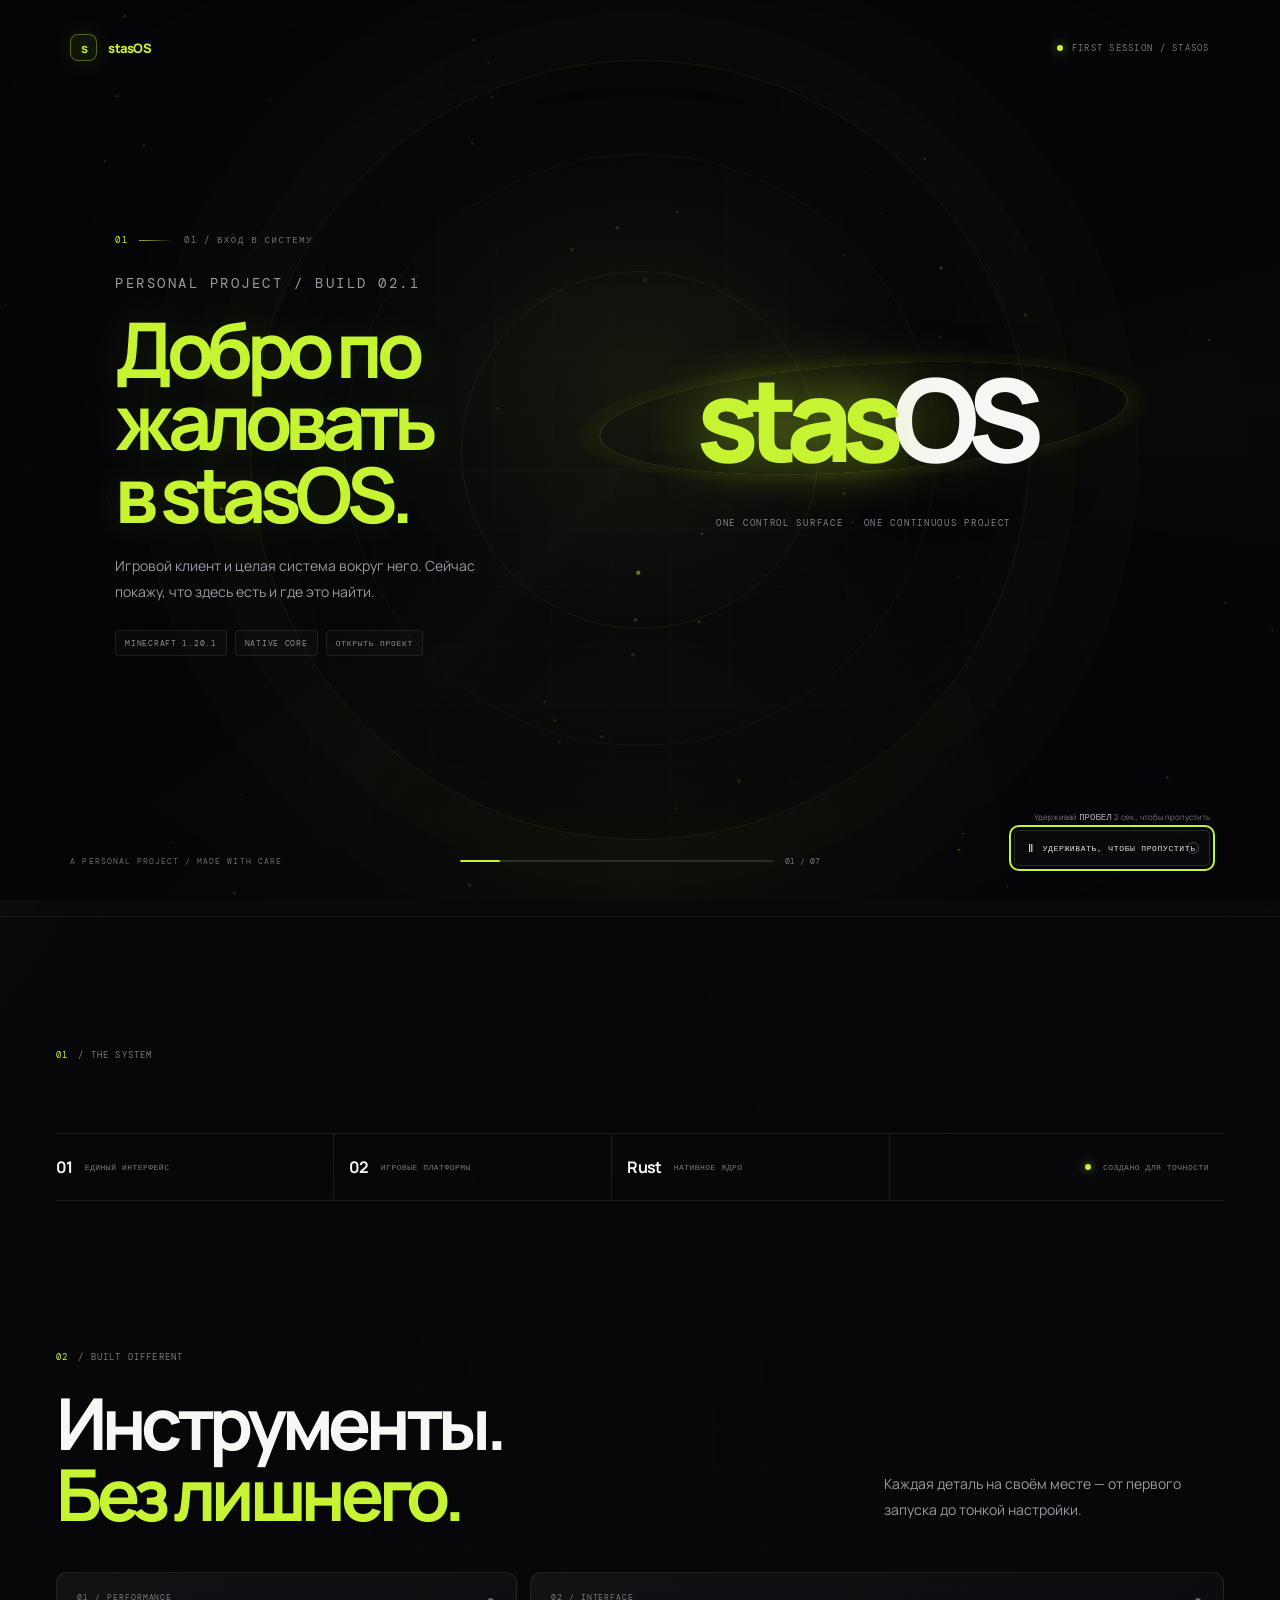
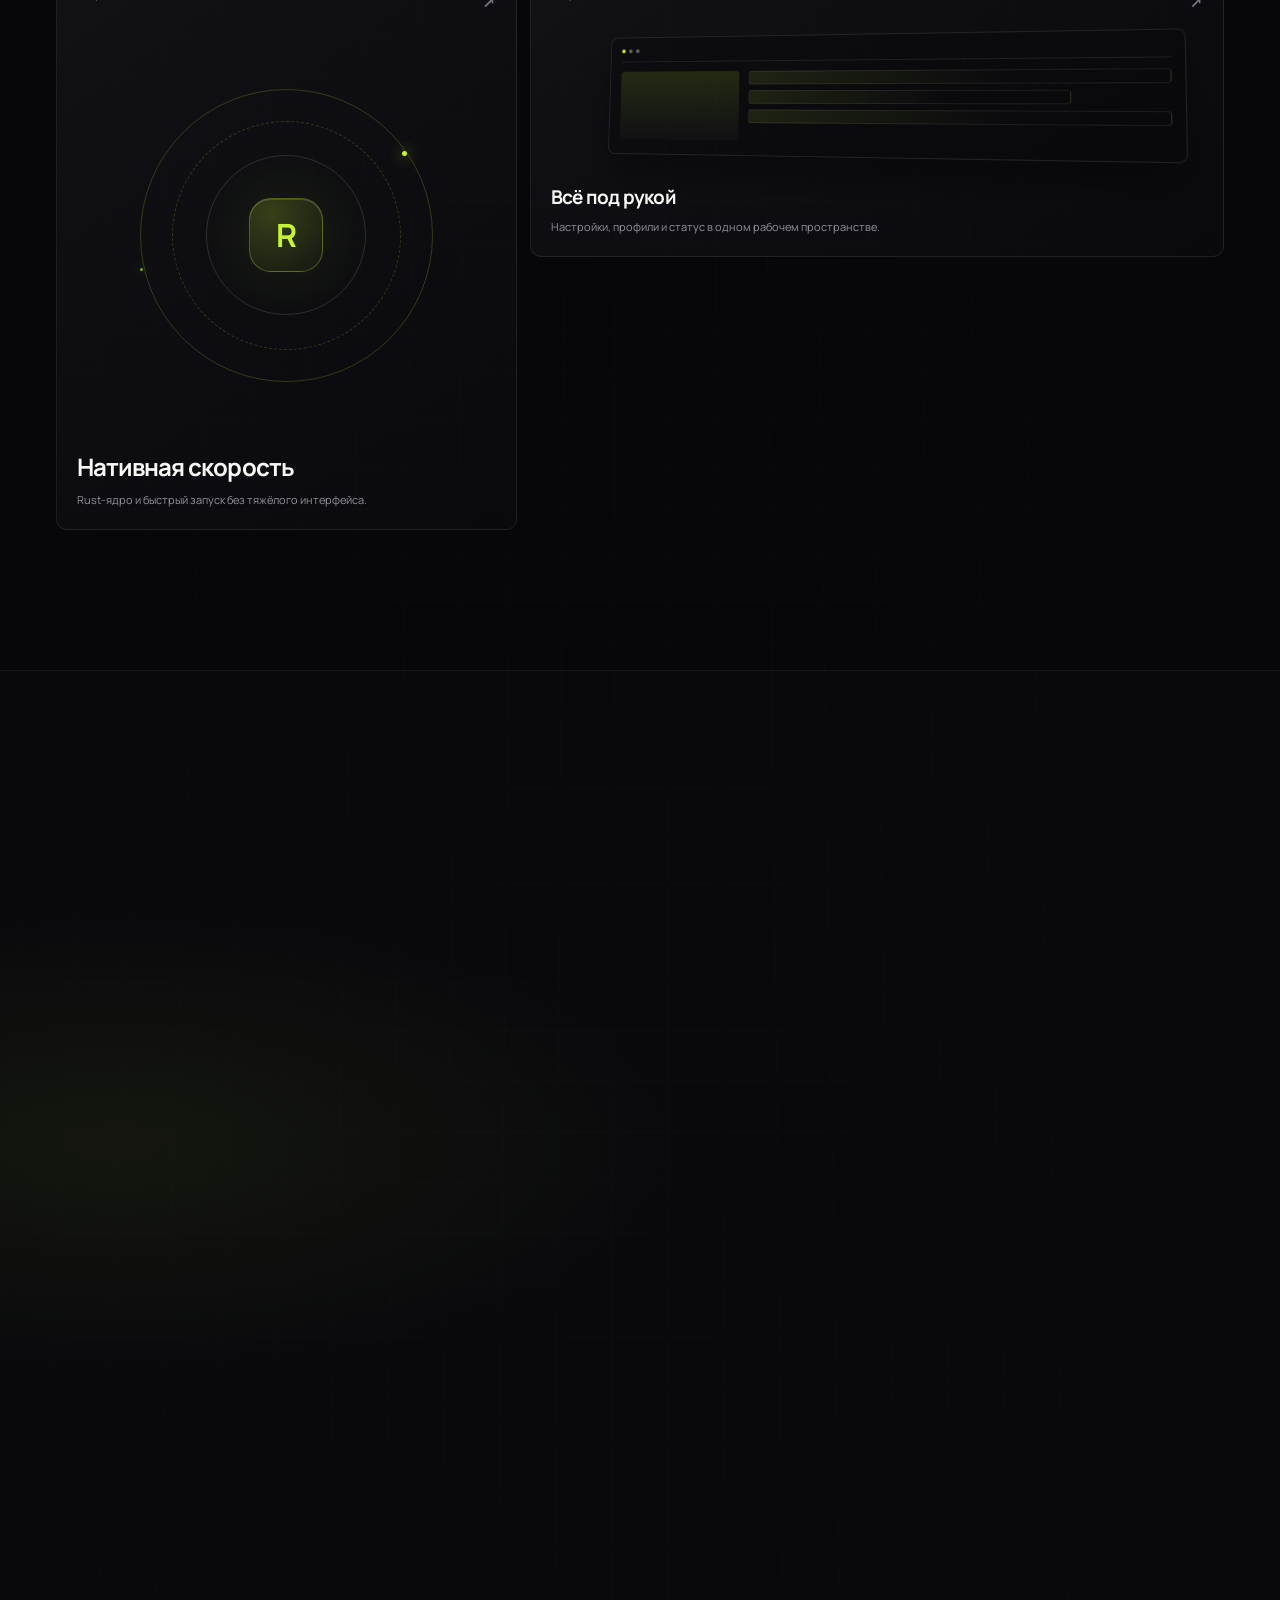
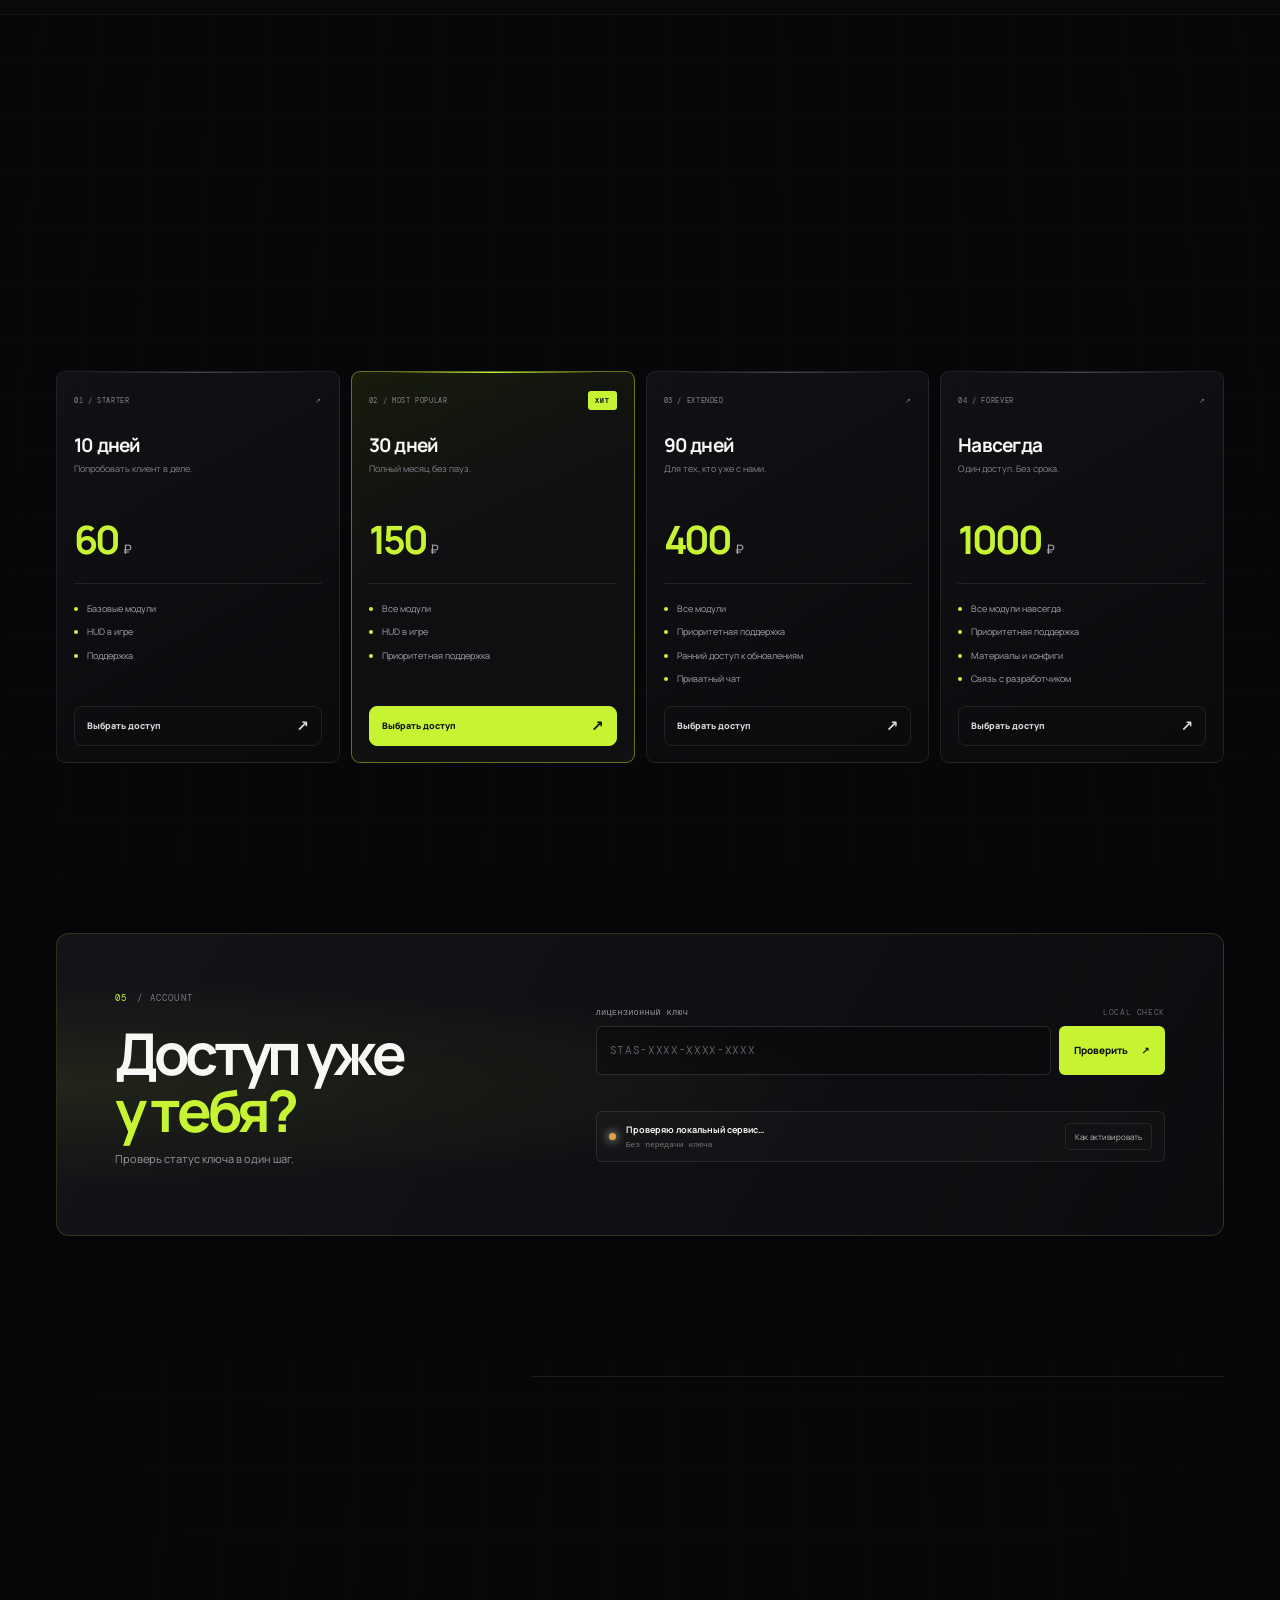
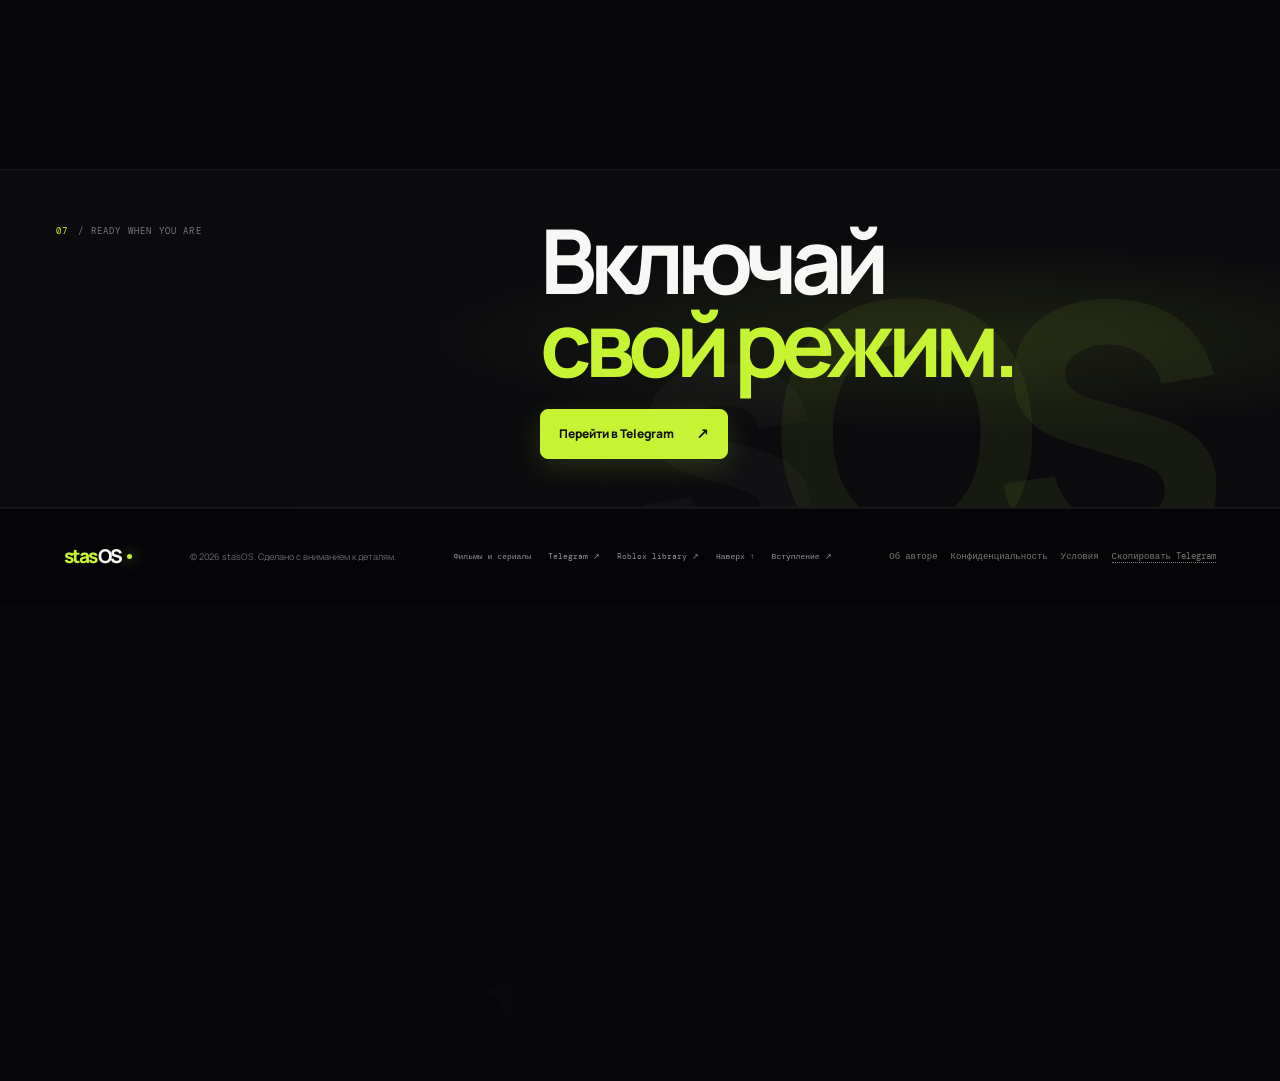
==== commit 80f02f6f: "Add files via upload" ====
--- a/index.html
+++ b/index.html
@@ -23,7 +23,7 @@
     <a class="logo" href="#top" aria-label="stasOS — на главную"><span>stas</span>OS<i></i></a>
     <button class="menu-toggle" id="menu-toggle" aria-label="Открыть меню" aria-expanded="false" aria-controls="nav-links"><span></span><span></span></button>
     <div class="nav-links" id="nav-links">
-      <a href="#features">Возможности</a><a href="#showcase">Интерфейс</a><a href="#pricing">Тарифы</a>
+      <a href="#features">Возможности</a><a href="#showcase">Интерфейс</a><a href="#pricing">Тарифы</a><a href="films.html">Фильмы и сериалы</a>
       <a href="roblox.html" class="nav-roblox"><i></i> Roblox Free</a><a href="https://t.me/stasOS_Cheat_bot" class="nav-cta">Открыть Telegram <span>↗</span></a>
     </div>
   </nav>
@@ -87,7 +87,7 @@
 
     <section class="final-cta"><div class="final-cta-grid section-wrap reveal"><div class="section-index"><span>07</span> / READY WHEN YOU ARE</div><div><h2>Включай<br><span>свой режим.</span></h2><a href="https://t.me/stasOS_Cheat_bot" class="button button-primary">Перейти в Telegram <span>↗</span></a></div><div class="cta-decoration">s<span>OS</span></div></div></section>
   </main>
-  <footer class="site-footer"><a class="logo" href="#top"><span>stas</span>OS<i></i></a><p>© <span data-year>2026</span> stasOS. Сделано с вниманием к деталям.</p><div class="footer-links"><a href="https://t.me/stasOS_Cheat_bot">Telegram ↗</a><a href="roblox.html">Roblox library ↗</a><a href="#top" id="scrollTopBtn">Наверх ↑</a></div></footer>
+  <footer class="site-footer"><a class="logo" href="#top"><span>stas</span>OS<i></i></a><p>© <span data-year>2026</span> stasOS. Сделано с вниманием к деталям.</p><div class="footer-links"><a href="films.html">Фильмы и сериалы</a><a href="https://t.me/stasOS_Cheat_bot">Telegram ↗</a><a href="roblox.html">Roblox library ↗</a><a href="#top" id="scrollTopBtn">Наверх ↑</a></div></footer>
   <div class="toast" id="toast" role="status" aria-live="polite"></div>
 </body>
 </html>
--- a/intro.css
+++ b/intro.css
@@ -49,3 +49,98 @@
 @media(max-height:650px) and (min-width:681px){.intro-main{gap:25px}.intro-copy{padding-block:14px}.intro-step-meta{margin-bottom:13px}.intro-title{font-size:clamp(38px,5vw,66px)}.intro-description{margin-top:13px}.intro-stage{min-height:48vh}.intro-mini-client{min-height:230px}.intro-feature-cards{grid-template-rows:repeat(2,minmax(82px,1fr))}.intro-feature-card:first-child{min-height:172px}}
 @media(prefers-reduced-motion:reduce){.intro-orb,.intro-live,.intro-hero-logo:after,.intro-rings i,.intro-screen-glass:before{animation:none!important}.intro-scene,.intro-scene-inner,.intro-title,.intro-description,.intro-kicker,.intro-proof,.intro-feature-card,.intro-release,.intro-map-link{transition-duration:.01ms!important;animation-duration:.01ms!important;filter:none!important;transform:none!important}.stas-intro{transition-duration:.3s}.intro-grid{transform:none}}
 .intro-map-link{color:inherit;text-decoration:none;cursor:pointer}
+
+/* Continuous camera, motion choreography and film transitions */
+.intro-particles{position:absolute;inset:0;z-index:-3;width:100%;height:100%;pointer-events:none;opacity:.72}
+.intro-cut-sweep{position:absolute;inset:-24%;z-index:10;pointer-events:none;opacity:0;background:linear-gradient(105deg,transparent 38%,rgba(198,244,50,.015) 44%,rgba(198,244,50,.25) 49.5%,rgba(255,255,255,.82) 50%,rgba(198,244,50,.23) 50.5%,rgba(198,244,50,.02) 56%,transparent 62%);transform:translate3d(-120%,0,0) skewX(-12deg);filter:blur(5px)}
+.stas-intro.is-cutting .intro-cut-sweep{animation:film-wipe 1.08s cubic-bezier(.65,0,.25,1) both}
+.intro-lens-flare{position:absolute;top:50%;left:-15%;z-index:9;width:30vw;height:2px;pointer-events:none;opacity:0;background:linear-gradient(90deg,transparent,rgba(198,244,50,.06),#fff,rgba(198,244,50,.55),transparent);box-shadow:0 0 30px 8px rgba(198,244,50,.14);transform:rotate(-15deg);filter:blur(1px)}
+.stas-intro.is-cutting .intro-lens-flare{animation:lens-travel 1.05s cubic-bezier(.5,0,.3,1) both}
+.stas-intro:before,.stas-intro:after{position:absolute;left:0;z-index:8;width:100%;height:clamp(5px,.9vh,11px);pointer-events:none;background:#030304;content:"";transform:scaleY(0);transition:transform .7s cubic-bezier(.2,.75,.2,1)}
+.stas-intro:before{top:0;transform-origin:top}.stas-intro:after{bottom:0;transform-origin:bottom}.stas-intro.is-cutting:before,.stas-intro.is-cutting:after{transform:scaleY(1)}
+.intro-stage{transform:rotateX(calc(var(--pointer-tilt-y,0)*-0.65deg)) rotateY(calc(var(--pointer-tilt-x,0)*0.8deg));transform-style:preserve-3d;transition:transform .6s cubic-bezier(.2,.75,.2,1)}
+.intro-scene-inner{transform-style:preserve-3d;will-change:transform}
+.intro-scene.is-active .intro-scene-inner{animation:camera-dock 1.25s cubic-bezier(.16,1,.3,1) both}
+.intro-screen-glass{transform:translateZ(0);transform-style:preserve-3d;animation:glass-float 9s ease-in-out infinite}
+.intro-screen-glass:after{position:absolute;inset:0;pointer-events:none;background:linear-gradient(112deg,transparent 0%,rgba(255,255,255,.035) 34%,transparent 49%);transform:translateX(-120%);animation:glass-reflection 8s cubic-bezier(.4,0,.2,1) infinite}
+.intro-mini-client{animation:client-drift 7s ease-in-out infinite;transform-origin:50% 52%}
+.intro-mini-content-head,.intro-metrics,.intro-mini-row{animation:ui-arrive .75s cubic-bezier(.16,1,.3,1) both}.intro-mini-content-head{animation-delay:.12s}.intro-metrics{animation-delay:.25s}.intro-mini-row:nth-of-type(1){animation-delay:.39s}.intro-mini-row:nth-of-type(2){animation-delay:.52s}
+.intro-mini-row.is-enabled,.intro-mini-row:first-of-type{box-shadow:inset 2px 0 rgba(198,244,50,.55),0 0 26px rgba(198,244,50,.025)}
+.intro-mini-switch{animation:switch-breathe 2.8s ease-in-out infinite}.intro-mini-switch:after{animation:switch-glow 2.8s ease-in-out infinite}
+.intro-creator-mark{animation:creator-assemble .9s cubic-bezier(.16,1,.3,1) both}.intro-creator-index{position:relative;animation:creator-orbit 13s linear infinite}.intro-creator-index:before{position:absolute;inset:-12px;border:1px solid rgba(198,244,50,.12);border-radius:50%;content:"";transform:rotateX(68deg) rotateZ(-25deg)}.intro-creator-index:after{position:absolute;top:12%;right:9%;width:5px;height:5px;border-radius:50%;background:var(--intro-lime);box-shadow:0 0 14px var(--intro-lime);content:""}
+.intro-hero-logo{animation:logo-flight 1.45s cubic-bezier(.16,1,.3,1) both}.intro-welcome-caption{animation:copy-fade-up .8s .38s cubic-bezier(.16,1,.3,1) both}.intro-scene[data-scene="welcome"] .intro-hero-logo span{display:inline-block;animation:logo-letter-glow 4s ease-in-out infinite}
+.intro-feature-card{transform-style:preserve-3d}.intro-feature-card:first-child{animation:feature-hover 7s .5s ease-in-out infinite}.intro-feature-art{transform:translateZ(20px)}.intro-rings i:nth-child(1){animation:intro-rotate 15s linear infinite,ring-pulse 5s ease-in-out infinite}.intro-rings i:nth-child(2){animation:intro-rotate 11s linear infinite reverse}.intro-profile-orb i{animation:orb-hover 4.2s ease-in-out infinite}.intro-lines i{animation:laser-pass 3.2s ease-in-out infinite}.intro-lines i:nth-child(2){animation-delay:.8s}
+.intro-release-stack{position:relative}.intro-release-stack:before{position:absolute;top:3px;bottom:3px;left:38px;width:1px;background:linear-gradient(180deg,transparent,var(--intro-lime),rgba(198,244,50,.08),transparent);content:"";transform:scaleY(0);transform-origin:top}.intro-scene.is-active .intro-release-stack:before{animation:timeline-draw 1.2s .2s cubic-bezier(.2,.75,.2,1) forwards}.intro-release{background:linear-gradient(110deg,rgba(255,255,255,.04),rgba(255,255,255,.01));animation:release-float 6s ease-in-out infinite}.intro-release:nth-child(2){animation-delay:-2.3s}.intro-release:after{position:absolute;top:0;bottom:0;left:-1px;width:2px;background:var(--intro-lime);box-shadow:0 0 16px rgba(198,244,50,.55);content:"";transform:scaleY(0);transform-origin:top}.intro-scene.is-active .intro-release:after{animation:timeline-draw .72s .35s cubic-bezier(.2,.75,.2,1) both}.intro-release:nth-child(2):after{animation-delay:.55s!important}
+.intro-plan{position:relative;overflow:hidden;animation:plan-float 5.5s ease-in-out infinite}.intro-plan:nth-child(2){animation-delay:-1.2s}.intro-plan:nth-child(3){animation-delay:-2.4s}.intro-plan:nth-child(4){animation-delay:-3.1s}.intro-plan:after{position:absolute;inset:0;pointer-events:none;background:linear-gradient(110deg,transparent 22%,rgba(255,255,255,.11) 48%,transparent 68%);transform:translateX(-130%);animation:glass-reflection 6s ease-in-out infinite;content:""}.intro-key-bar i{position:relative;overflow:hidden}.intro-key-bar i:before{position:absolute;inset:0;display:grid;align-items:center;padding-left:9px;color:#aaaab0;font:8px 'DM Mono',monospace;letter-spacing:.1em;content:"STAS-XXXX-XXXX-XXXX";clip-path:inset(0 100% 0 0);animation:key-type 1.8s .45s steps(18,end) forwards}.intro-key-bar b{position:relative;overflow:hidden;animation:key-confirm 3s 1.8s ease-in-out infinite}
+.intro-map{position:relative;isolation:isolate}.intro-map-route{position:absolute;inset:-2px;z-index:-1;pointer-events:none;opacity:.6}.intro-map-route svg{width:100%;height:100%;overflow:visible}.intro-map-route path{fill:none;stroke:rgba(198,244,50,.55);stroke-width:1.1;stroke-dasharray:5 8;stroke-dashoffset:420;filter:drop-shadow(0 0 5px rgba(198,244,50,.35))}.intro-scene.is-active .intro-map-route path{animation:route-draw 4.6s .35s cubic-bezier(.2,.75,.2,1) forwards,route-trace 3s 3.8s linear infinite}.intro-map-link{animation:map-node-in .55s cubic-bezier(.16,1,.3,1) both}.intro-map-link:nth-child(2){animation-delay:.1s}.intro-map-link:nth-child(3){animation-delay:.2s}.intro-map-link:nth-child(4){animation-delay:.3s}.intro-map-link:nth-child(5){animation-delay:.4s}.intro-map-link:nth-child(6){animation-delay:.5s}.intro-map-link:nth-child(7){animation-delay:.6s}.intro-map-link:nth-child(8){animation-delay:.7s}.intro-map-link:nth-child(9){animation-delay:.8s}
+.intro-map-link:hover{transform:translateY(-3px) scale(1.025);box-shadow:0 8px 24px rgba(198,244,50,.06)}
+.intro-progress-fill{box-shadow:0 0 18px rgba(198,244,50,.8)}
+@keyframes film-wipe{0%{opacity:0;transform:translate3d(-120%,0,0) skewX(-12deg)}16%{opacity:1}52%{opacity:1;transform:translate3d(0,0,0) skewX(-12deg)}100%{opacity:0;transform:translate3d(120%,0,0) skewX(-12deg)}}
+@keyframes lens-travel{0%{left:-18%;opacity:0}35%{opacity:.95}100%{left:110%;opacity:0}}
+@keyframes camera-dock{0%{opacity:0;transform:translate3d(0,26px,-80px) scale(.91);filter:blur(12px)}55%{opacity:1;filter:blur(0)}100%{transform:translate3d(0,0,0) scale(1);filter:blur(0)}}
+@keyframes glass-float{0%,100%{transform:translate3d(0,0,0) rotateX(0deg)}50%{transform:translate3d(0,-7px,0) rotateX(.45deg)}}
+@keyframes glass-reflection{0%,58%{transform:translateX(-130%);opacity:0}69%{opacity:.8}100%{transform:translateX(130%);opacity:0}}
+@keyframes client-drift{0%,100%{transform:translate3d(0,0,0) rotateY(-1deg)}50%{transform:translate3d(0,-5px,0) rotateY(1deg)}}
+@keyframes ui-arrive{from{opacity:0;transform:translate3d(0,12px,15px);filter:blur(4px)}to{opacity:1;transform:translate3d(0,0,0);filter:blur(0)}}
+@keyframes switch-breathe{50%{box-shadow:0 0 16px rgba(198,244,50,.17)}}@keyframes switch-glow{50%{box-shadow:0 0 14px rgba(198,244,50,.85)}}
+@keyframes creator-assemble{0%{opacity:0;transform:translateY(24px) scale(.94);filter:blur(9px)}60%{opacity:1;filter:blur(0)}82%{transform:translateY(-3px) scale(1.01)}100%{transform:none}}
+@keyframes creator-orbit{to{transform:rotate(360deg)}}@keyframes logo-flight{0%{opacity:0;transform:translate3d(0,22px,-40px) scale(.82);filter:blur(14px)}60%{opacity:1;filter:blur(0)}78%{transform:translate3d(0,-4px,0) scale(1.025)}100%{transform:none}}@keyframes logo-letter-glow{50%{text-shadow:0 0 70px rgba(198,244,50,.65)}}@keyframes copy-fade-up{from{opacity:0;transform:translateY(10px)}to{opacity:1;transform:none}}
+@keyframes feature-hover{0%,100%{transform:translateY(0) rotate(-.3deg)}50%{transform:translateY(-5px) rotate(.3deg)}}@keyframes ring-pulse{50%{box-shadow:0 0 28px rgba(198,244,50,.16)}}@keyframes orb-hover{0%,100%{transform:translateY(2px) scale(.96)}50%{transform:translateY(-5px) scale(1.05);box-shadow:0 0 50px rgba(198,244,50,.24)}}@keyframes laser-pass{0%,100%{opacity:.28;transform:translateX(-5%) rotate(-20deg)}50%{opacity:.95;transform:translateX(6%) rotate(-20deg)}}
+@keyframes timeline-draw{to{transform:scaleY(1)}}@keyframes release-float{0%,100%{transform:translateX(0)}50%{transform:translateX(3px)}}@keyframes plan-float{0%,100%{transform:translateY(0)}50%{transform:translateY(-4px)}}@keyframes key-type{to{clip-path:inset(0 0 0 0)}}@keyframes key-confirm{0%,100%{box-shadow:none;filter:none}55%{box-shadow:0 0 22px rgba(198,244,50,.4);filter:brightness(1.12)}}
+@keyframes route-draw{to{stroke-dashoffset:0}}@keyframes route-trace{to{stroke-dashoffset:-52}}@keyframes map-node-in{from{opacity:0;transform:translate3d(0,15px,-20px) scale(.92);filter:blur(6px)}to{opacity:1;transform:none;filter:blur(0)}}
+@media(prefers-reduced-motion:reduce){.intro-cut-sweep,.intro-lens-flare,.intro-scene.is-active .intro-scene-inner,.intro-screen-glass,.intro-mini-client,.intro-mini-content-head,.intro-metrics,.intro-mini-row,.intro-creator-mark,.intro-creator-index,.intro-hero-logo,.intro-welcome-caption,.intro-feature-card,.intro-plan,.intro-release,.intro-key-bar i:before,.intro-key-bar b,.intro-map-route path,.intro-map-link{animation:none!important}.intro-particles{opacity:.15}.intro-stage{transform:none}}
+.intro-stage{transform:rotateX(var(--pointer-tilt-y,0deg)) rotateY(var(--pointer-tilt-x,0deg))}
+.intro-mini-content>.intro-mini-row:nth-of-type(3){animation-delay:.39s}.intro-mini-content>.intro-mini-row:nth-of-type(4){animation-delay:.52s}
+@media(prefers-reduced-motion:reduce){.intro-stage{transform:none!important}}
+.intro-mini-client{position:relative}
+.intro-demo-cursor{position:absolute;top:69%;left:86%;z-index:5;width:17px;height:23px;background:linear-gradient(145deg,#fff 4%,#c6f432 88%);clip-path:polygon(0 0,100% 66%,60% 70%,77% 100%,63% 100%,47% 73%,21% 94%);filter:drop-shadow(0 2px 7px rgba(198,244,50,.7));opacity:0;animation:demo-cursor-flight 4.8s 1.05s cubic-bezier(.42,0,.24,1) infinite}
+.intro-demo-cursor:after{position:absolute;top:2px;left:1px;width:4px;height:9px;background:#fff;content:""}
+@keyframes demo-cursor-flight{0%,12%{opacity:0;transform:translate3d(28px,22px,0) scale(.8)}18%{opacity:1}45%{transform:translate3d(-40px,9px,0) scale(1)}52%,58%{transform:translate3d(-48px,13px,0) scale(.78)}66%{transform:translate3d(-48px,13px,0) scale(1)}84%{opacity:1;transform:translate3d(-13px,-23px,0) scale(.95)}100%{opacity:0;transform:translate3d(28px,22px,0) scale(.8)}}
+@media(prefers-reduced-motion:reduce){.intro-demo-cursor{display:none}}
+.intro-title{perspective:950px;transform-style:preserve-3d}
+.intro-glyph{display:inline-block;opacity:0;transform-origin:50% 100%;animation:kinetic-glyph .75s calc(var(--glyph-delay,0ms) + 110ms) cubic-bezier(.16,1,.3,1) both}
+.intro-title span .intro-glyph{text-shadow:0 0 36px rgba(198,244,50,.13)}
+.intro-title .intro-glyph:nth-child(4n){transform-origin:50% 0}
+.intro-hero-logo:before{position:absolute;inset:-63% -30%;z-index:-2;border:1px solid rgba(198,244,50,.18);border-radius:50%;content:"";transform:rotateX(66deg) rotateZ(-12deg);box-shadow:0 0 0 22px rgba(198,244,50,.015),0 0 38px rgba(198,244,50,.065);animation:logo-ring-orbit 18s linear infinite}
+.intro-hero-logo span{position:relative;z-index:1}
+.intro-atmosphere:after{position:absolute;inset:-20%;background:conic-gradient(from 30deg at 50% 50%,transparent 0 42deg,rgba(198,244,50,.035) 55deg,transparent 71deg 180deg,rgba(255,255,255,.018) 192deg,transparent 208deg);opacity:.45;content:"";animation:atmosphere-spin 48s linear infinite}
+.intro-grid{animation:grid-crawl 18s ease-in-out infinite alternate}
+.intro-screen-glass{box-shadow:0 45px 120px rgba(0,0,0,.5),0 0 70px rgba(198,244,50,.045),inset 0 1px rgba(255,255,255,.055),inset 0 0 55px rgba(255,255,255,.012)}
+.intro-screen-head{position:relative}.intro-screen-head:after{position:absolute;bottom:-1px;left:0;width:var(--scan-width,0%);height:1px;background:var(--intro-lime);box-shadow:0 0 12px rgba(198,244,50,.65);content:"";animation:interface-scan 3.8s .5s ease-in-out infinite}
+.intro-scene.is-active .intro-mini-client{animation:client-drift 7s ease-in-out infinite,client-focus-in 1.1s cubic-bezier(.16,1,.3,1) both}
+.intro-mini-nav{animation:nav-echo 5s ease-in-out infinite}.intro-mini-nav:nth-of-type(2){animation-delay:.5s}.intro-mini-nav:nth-of-type(3){animation-delay:1s}.intro-mini-nav:nth-of-type(4){animation-delay:1.5s}
+.intro-mini-content:after{position:absolute;top:31%;bottom:8%;left:50%;z-index:0;width:1px;pointer-events:none;background:linear-gradient(180deg,transparent,rgba(198,244,50,.24),transparent);content:"";transform:scaleY(0);transform-origin:top}.intro-scene.is-active .intro-mini-content:after{animation:data-beam 2.6s .7s ease-in-out infinite}
+.intro-module-icon{animation:icon-spark 3s ease-in-out infinite}
+.intro-feature-card:first-child{transform-origin:60% 50%}.intro-feature-card:not(:first-child){animation:feature-tilt 6s ease-in-out infinite}.intro-feature-card:nth-child(3){animation-delay:-2s}.intro-feature-card:nth-child(4){animation-delay:-4s}
+.intro-release-date:before{display:inline-block;width:5px;height:5px;margin:0 5px 1px 0;border-radius:50%;background:var(--intro-lime);box-shadow:0 0 9px rgba(198,244,50,.7);content:"";animation:release-signal 1.9s ease-in-out infinite}
+.intro-plan.featured{animation:featured-plan-lift 4.8s ease-in-out infinite;transform-origin:center bottom}
+.intro-map-link{overflow:hidden}.intro-map-link:after{position:absolute;inset:0;pointer-events:none;background:linear-gradient(120deg,transparent 25%,rgba(198,244,50,.08) 50%,transparent 72%);transform:translateX(-135%);content:""}.intro-scene.is-active .intro-map-link:after{animation:map-card-sweep 1.4s calc(.7s + var(--d,0ms)) ease-out both}
+.intro-map-route path{stroke-width:1.35}
+@keyframes kinetic-glyph{0%{opacity:0;transform:translate3d(0,55%,24px) rotateX(-65deg) scale(.72);filter:blur(10px)}65%{opacity:1;filter:blur(0)}82%{transform:translate3d(0,-4%,0) rotateX(4deg) scale(1.035)}100%{opacity:1;transform:none;filter:blur(0)}}
+@keyframes logo-ring-orbit{to{transform:rotateX(66deg) rotateZ(348deg)}}@keyframes atmosphere-spin{to{transform:rotate(360deg)}}@keyframes grid-crawl{to{background-position:12px 28px;transform:perspective(900px) rotateX(7deg) scale(1.22)}}
+@keyframes interface-scan{0%,15%{width:0%;opacity:0}34%{opacity:1}78%{width:100%;opacity:.8}100%{width:100%;opacity:0}}
+@keyframes client-focus-in{0%{filter:blur(10px);clip-path:inset(0 50% 0 50% round 14px)}65%{filter:blur(0)}100%{clip-path:inset(0 0 0 0 round 14px)}}
+@keyframes nav-echo{0%,75%,100%{border-color:transparent;background:transparent}83%{border-color:rgba(198,244,50,.2);background:rgba(198,244,50,.045)}}
+@keyframes data-beam{0%,100%{opacity:0;transform:scaleY(0)}20%{opacity:.9}62%{opacity:.55;transform:scaleY(1)}80%{opacity:0}}
+@keyframes icon-spark{0%,100%{transform:rotate(0) scale(1);filter:none}42%{transform:rotate(-9deg) scale(1.08);filter:drop-shadow(0 0 8px rgba(198,244,50,.3))}50%{transform:rotate(0) scale(1)}}
+@keyframes feature-tilt{0%,100%{transform:translateY(0) rotateY(0)}50%{transform:translateY(-4px) rotateY(2deg)}}@keyframes release-signal{50%{box-shadow:0 0 15px 3px rgba(198,244,50,.6)}}@keyframes featured-plan-lift{0%,100%{transform:translateY(0) scale(1)}50%{transform:translateY(-5px) scale(1.025)}}@keyframes map-card-sweep{0%{transform:translateX(-135%);opacity:0}20%{opacity:1}100%{transform:translateX(135%);opacity:0}}
+@media(prefers-reduced-motion:reduce){.intro-glyph{opacity:1;animation:none!important;transform:none!important;filter:none!important}.intro-hero-logo:before,.intro-atmosphere:after,.intro-grid,.intro-screen-head:after,.intro-mini-nav,.intro-mini-content:after,.intro-module-icon,.intro-feature-card,.intro-release-date:before,.intro-plan.featured,.intro-map-link:after{animation:none!important}.intro-mini-nav{transform:none}}
+.stas-intro.copy-arrive .intro-step-meta{animation:copy-fade-up .58s cubic-bezier(.16,1,.3,1) both}.stas-intro.copy-arrive .intro-kicker{animation:copy-fade-up .62s .05s cubic-bezier(.16,1,.3,1) both}.stas-intro.copy-arrive .intro-title{animation:copy-fade-up .76s .1s cubic-bezier(.16,1,.3,1) both}.stas-intro.copy-arrive .intro-description{animation:copy-fade-up .72s .2s cubic-bezier(.16,1,.3,1) both}.stas-intro.copy-arrive .intro-proof{animation:copy-fade-up .65s .32s cubic-bezier(.16,1,.3,1) both}
+.intro-scene.is-active .intro-map-route path{animation:route-draw 4.6s .35s cubic-bezier(.2,.75,.2,1) forwards,route-trace 3s 5s linear infinite}
+@media(prefers-reduced-motion:reduce){.stas-intro.copy-arrive .intro-step-meta,.stas-intro.copy-arrive .intro-kicker,.stas-intro.copy-arrive .intro-title,.stas-intro.copy-arrive .intro-description,.stas-intro.copy-arrive .intro-proof{animation:none!important}}
+.intro-map-link[href="films.html"]{animation-delay:.9s}
+/* Alternating cinematic wipes keep chapter changes from feeling templated. */
+.stas-intro.is-folding .intro-cut-sweep{inset:-24%;z-index:10;opacity:1;background:linear-gradient(180deg,transparent 35%,rgba(198,244,50,.08) 47%,rgba(255,255,255,.9) 50%,rgba(198,244,50,.22) 53%,transparent 65%);transform:translate3d(0,-125%,0);filter:blur(3px);animation:film-fold 1.08s cubic-bezier(.68,0,.25,1) both}
+.stas-intro.is-folding .intro-lens-flare{animation:lens-fold 1.08s cubic-bezier(.5,0,.3,1) both}.stas-intro.is-folding:before,.stas-intro.is-folding:after{transform:scaleY(1)}
+.stas-intro.is-radial .intro-cut-sweep{inset:-20%;z-index:10;opacity:1;background:radial-gradient(circle,rgba(198,244,50,.2),rgba(198,244,50,.07) 23%,transparent 62%);transform:scale(.05);filter:blur(15px);animation:portal-bloom 1.08s cubic-bezier(.16,1,.3,1) both}
+@keyframes film-fold{0%{opacity:0;transform:translate3d(0,-125%,0)}18%{opacity:1}55%{opacity:1;transform:translate3d(0,0,0)}100%{opacity:0;transform:translate3d(0,125%,0)}}
+@keyframes lens-fold{0%{top:-15%;left:0;opacity:0}38%{opacity:.9}100%{top:110%;left:100%;opacity:0}}
+@keyframes portal-bloom{0%{opacity:0;transform:scale(.05)}35%{opacity:1}100%{opacity:0;transform:scale(1.35)}}
+.intro-demo-cursor{top:70%;left:93%;animation:demo-cursor-flight-v2 4.8s 1.05s cubic-bezier(.42,0,.24,1) infinite}
+.intro-mini-content>.intro-mini-row:nth-of-type(3) .intro-mini-switch{animation:demo-toggle-track 4.8s 1.05s infinite}
+.intro-mini-content>.intro-mini-row:nth-of-type(3) .intro-mini-switch:after{animation:demo-toggle-knob 4.8s 1.05s infinite}
+@keyframes demo-cursor-flight-v2{0%,12%{opacity:0;transform:translate3d(24px,34px,0) scale(.8)}18%{opacity:1}45%{transform:translate3d(-13px,7px,0) scale(1)}52%,58%{transform:translate3d(-15px,10px,0) scale(.76)}66%{transform:translate3d(-15px,10px,0) scale(1)}84%{opacity:1;transform:translate3d(25px,-22px,0) scale(.95)}100%{opacity:0;transform:translate3d(24px,34px,0) scale(.8)}}
+@keyframes demo-toggle-track{0%,43%,68%,100%{background:rgba(198,244,50,.24);box-shadow:0 0 0 rgba(198,244,50,0)}47%,62%{background:#29292f;box-shadow:0 0 12px rgba(255,255,255,.08)}}
+@keyframes demo-toggle-knob{0%,43%,68%,100%{transform:translateX(0);background:var(--intro-lime)}47%,62%{transform:translateX(-11px);background:#777781}}
+@media(prefers-reduced-motion:reduce){.stas-intro.is-folding .intro-cut-sweep,.stas-intro.is-radial .intro-cut-sweep,.stas-intro.is-folding .intro-lens-flare,.intro-demo-cursor,.intro-mini-content>.intro-mini-row:nth-of-type(3) .intro-mini-switch,.intro-mini-content>.intro-mini-row:nth-of-type(3) .intro-mini-switch:after{animation:none!important;display:none}}
+.stas-intro .intro-demo-cursor{top:70%;left:93%;animation:demo-cursor-flight-v2 4.8s 1.05s cubic-bezier(.42,0,.24,1) infinite}
